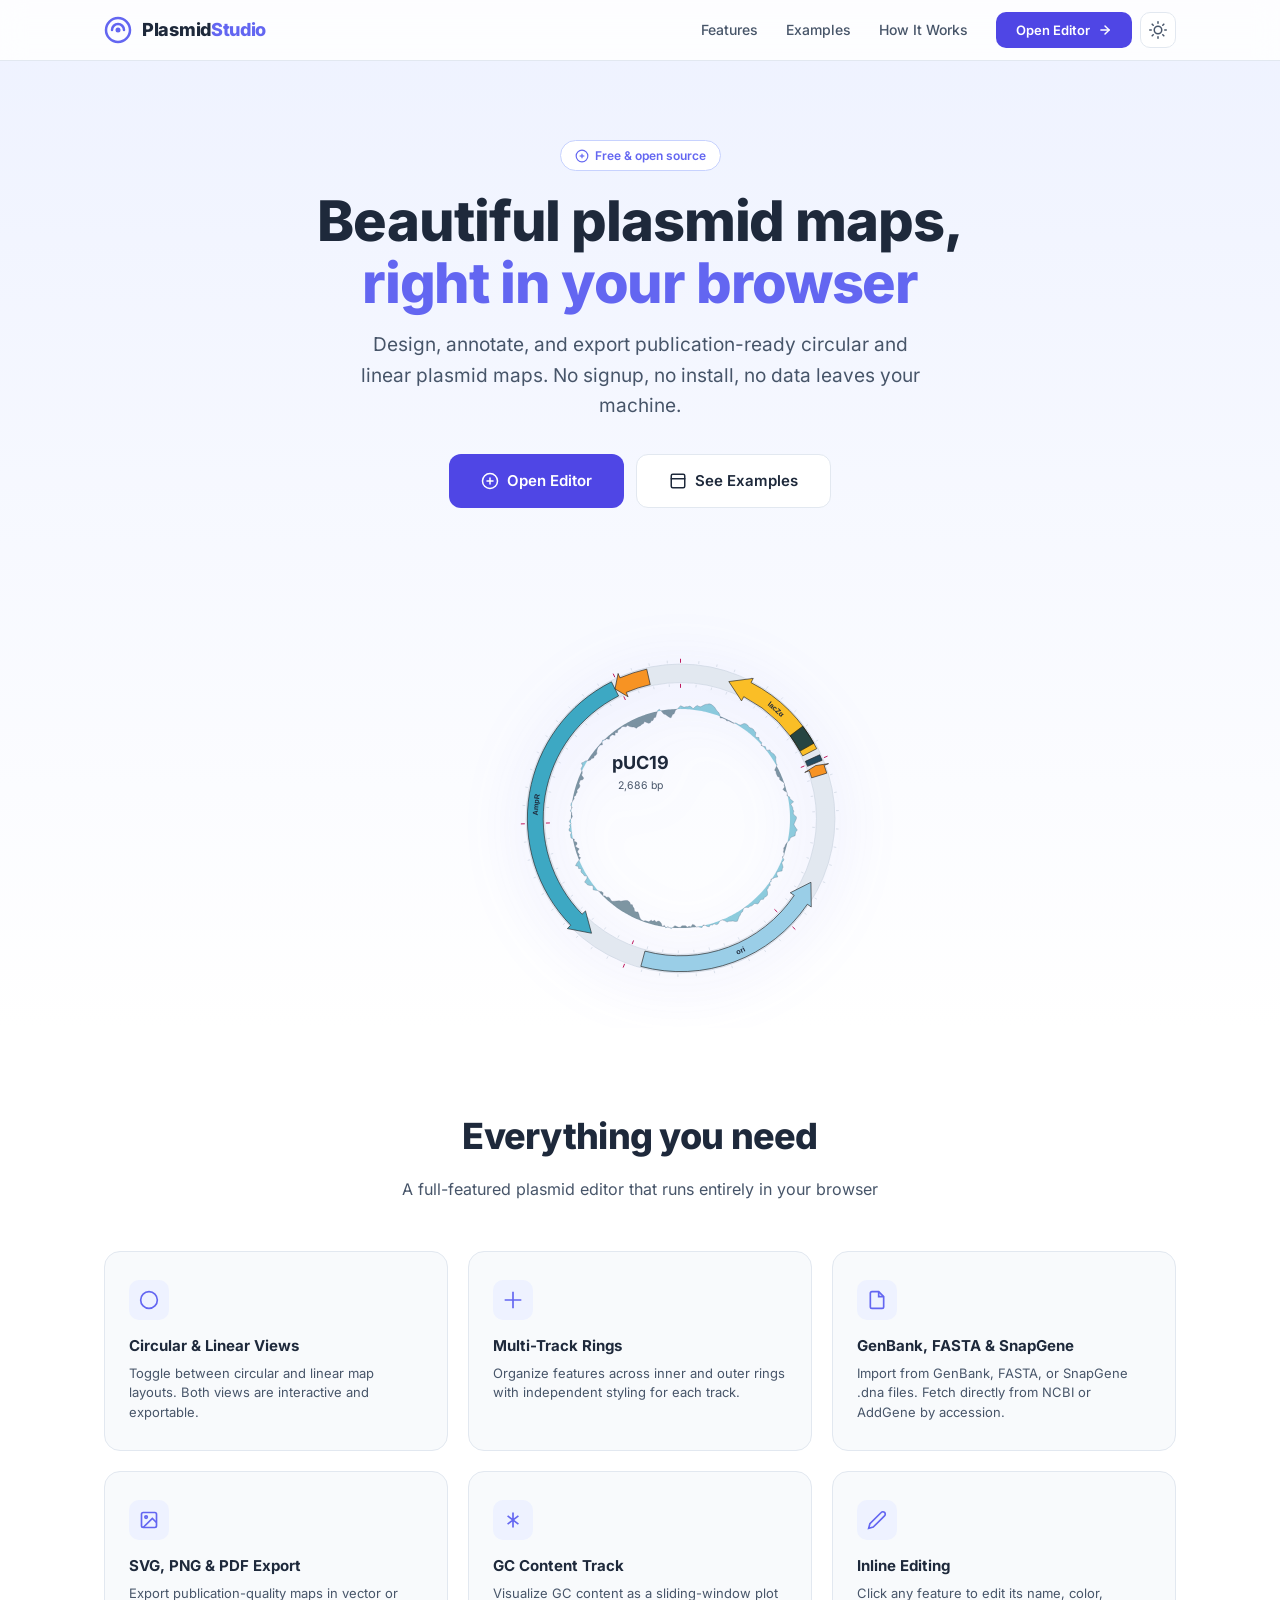
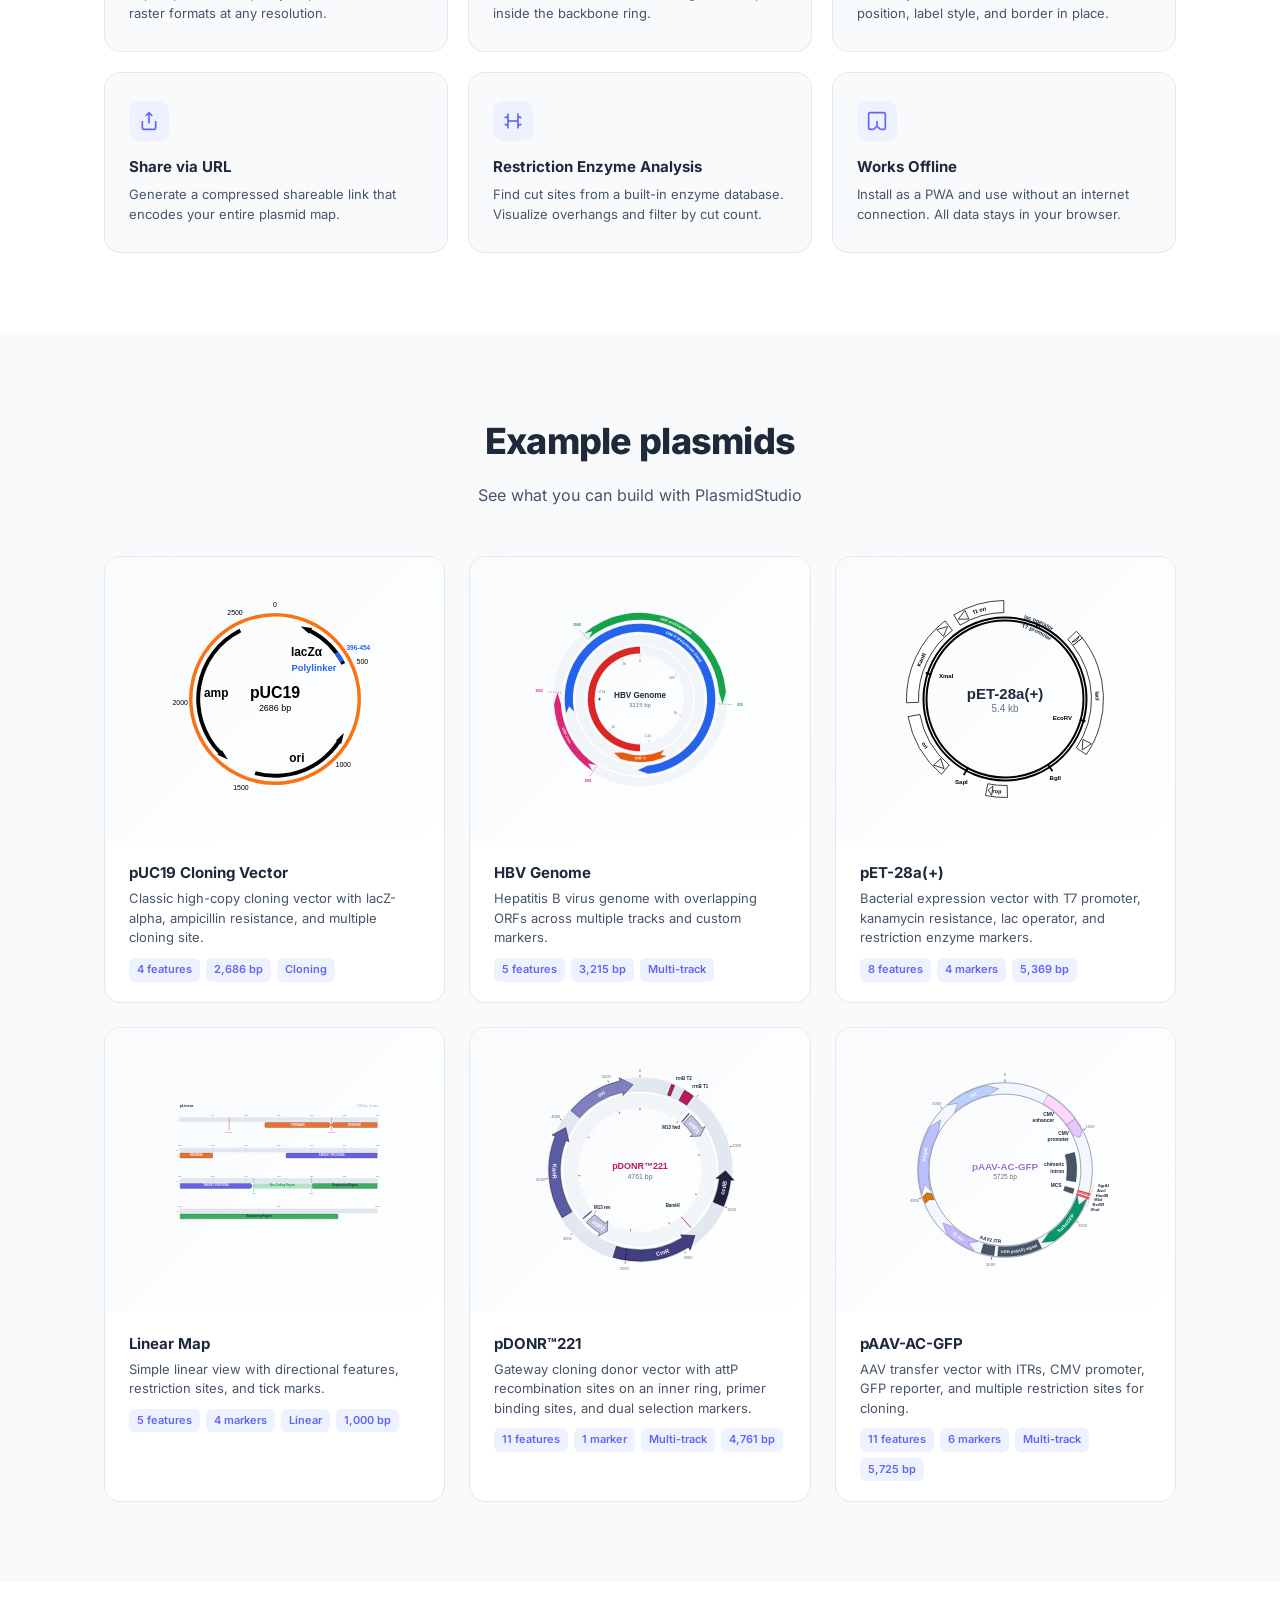
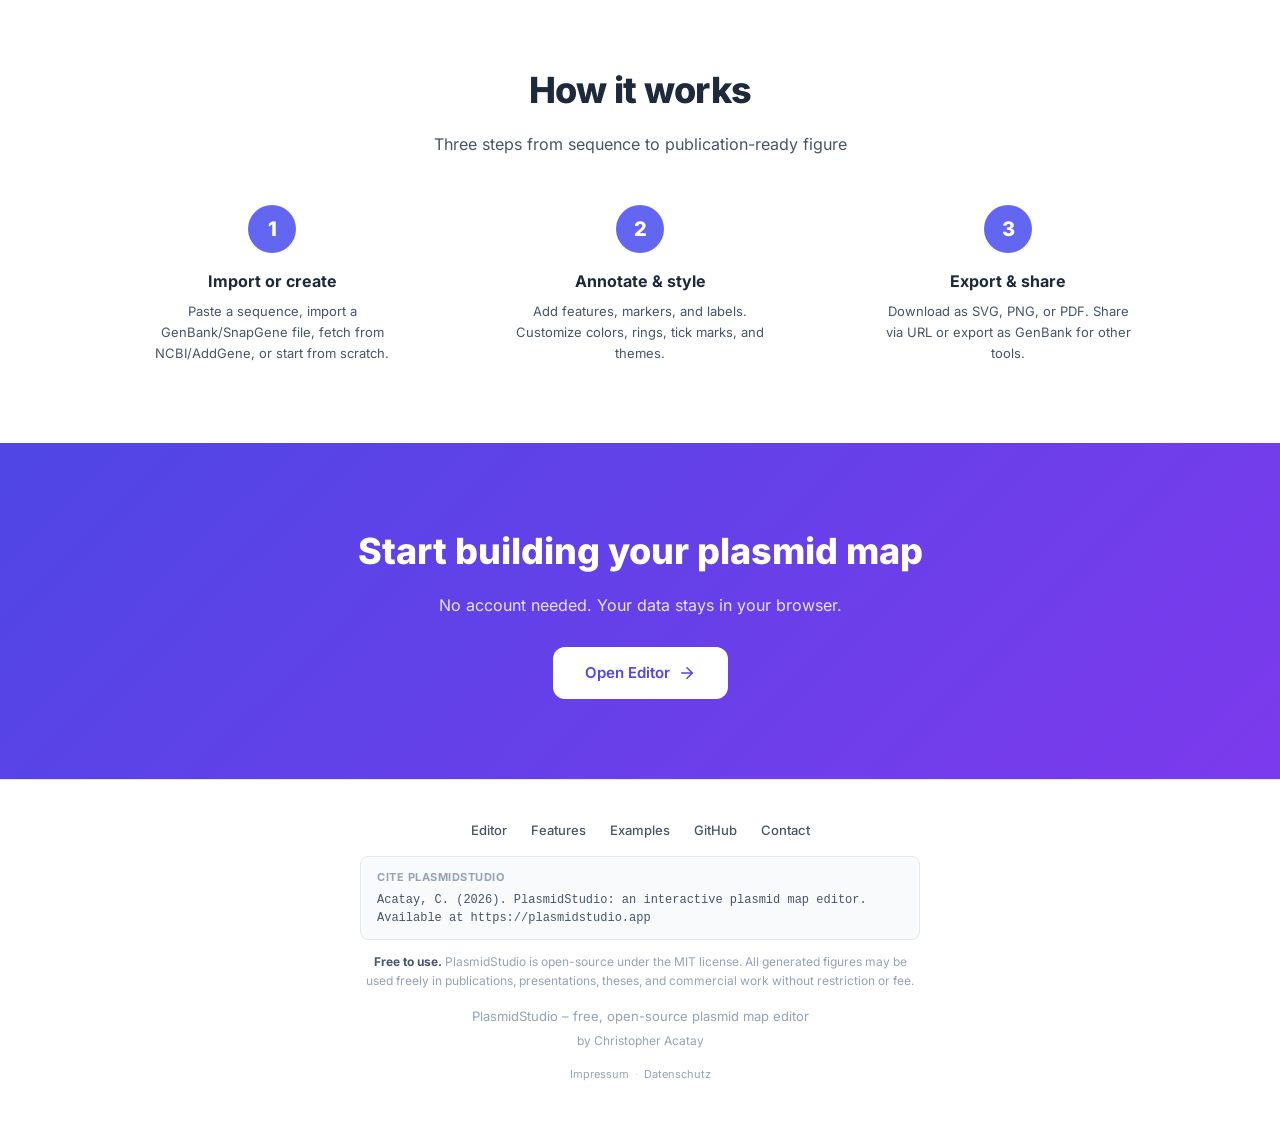
==== index.html @ 58678e56 "Add files via upload" ====
<!DOCTYPE html>
<html lang="en">
<head>
<meta charset="UTF-8">
<meta name="viewport" content="width=device-width, initial-scale=1.0">
<title>PlasmidStudio – Interactive Plasmid Map Editor</title>
<meta name="description" content="Design and export publication-ready plasmid maps in your browser. Circular and linear views. Free, open-source, no signup required.">
<meta name="keywords" content="plasmid map, plasmid editor, circular map, linear map, GenBank, molecular biology, cloning, vector map, DNA visualization, bioinformatics tool">
<meta name="author" content="Christopher Acatay">
<meta name="theme-color" content="#6366f1">
<script>if(location.protocol!=='file:')document.head.insertAdjacentHTML('beforeend','<link rel="manifest" href="manifest.json">');</script>
<link rel="canonical" href="https://plasmidstudio.app/">
<link rel="icon" href="data:image/svg+xml,<svg xmlns='http://www.w3.org/2000/svg' viewBox='0 0 28 28'><circle cx='14' cy='14' r='12' fill='none' stroke='%236366f1' stroke-width='2.5'/><path d='M8 14a6 6 0 0 1 12 0' fill='none' stroke='%236366f1' stroke-width='2.5' stroke-linecap='round'/><circle cx='14' cy='14' r='2.5' fill='%236366f1'/></svg>">
<link rel="icon" type="image/png" sizes="32x32" href="icons/favicon-32.png">
<link rel="apple-touch-icon" sizes="180x180" href="icons/apple-touch-icon.png">

<!-- Open Graph -->
<meta property="og:type" content="website">
<meta property="og:url" content="https://plasmidstudio.app/">
<meta property="og:title" content="PlasmidStudio – Interactive Plasmid Map Editor">
<meta property="og:description" content="Design and export publication-ready plasmid maps in your browser. Circular and linear views. Free, open-source, no signup required.">
<meta property="og:image" content="https://plasmidstudio.app/og-image.png">
<meta property="og:image:width" content="1200">
<meta property="og:image:height" content="630">
<meta property="og:site_name" content="PlasmidStudio">

<!-- Twitter Card -->
<meta name="twitter:card" content="summary_large_image">
<meta name="twitter:title" content="PlasmidStudio – Interactive Plasmid Map Editor">
<meta name="twitter:description" content="Design and export publication-ready plasmid maps in your browser. Circular and linear views. Free, open-source, no signup required.">
<meta name="twitter:image" content="https://plasmidstudio.app/og-image.png">

<style>
@font-face {
  font-family: 'Inter';
  font-style: normal;
  font-weight: 100 900;
  font-display: swap;
  src: url(fonts/inter-latin-ext.woff2) format('woff2');
  unicode-range: U+0100-02BA, U+02BD-02C5, U+02C7-02CC, U+02CE-02D7, U+02DD-02FF, U+0304, U+0308, U+0329, U+1D00-1DBF, U+1E00-1E9F, U+1EF2-1EFF, U+2020, U+20A0-20AB, U+20AD-20C0, U+2113, U+2C60-2C7F, U+A720-A7FF;
}
@font-face {
  font-family: 'Inter';
  font-style: normal;
  font-weight: 100 900;
  font-display: swap;
  src: url(fonts/inter-latin.woff2) format('woff2');
  unicode-range: U+0000-00FF, U+0131, U+0152-0153, U+02BB-02BC, U+02C6, U+02DA, U+02DC, U+0304, U+0308, U+0329, U+2000-206F, U+20AC, U+2122, U+2191, U+2193, U+2212, U+2215, U+FEFF, U+FFFD;
}
</style>
<link rel="stylesheet" href="landing.css">
<script>
// Prevent flash of wrong theme on load
(function(){var s=localStorage.getItem('plasmidstudio-landing-dark');var d=s!==null?s==='1':window.matchMedia('(prefers-color-scheme:dark)').matches;if(d)document.documentElement.classList.add('dark')})();
</script>

<!-- Structured Data -->
<script type="application/ld+json">
{
  "@context": "https://schema.org",
  "@graph": [
    {
      "@type": "WebSite",
      "name": "PlasmidStudio",
      "url": "https://plasmidstudio.app/",
      "description": "Design and export publication-ready plasmid maps in your browser. Circular and linear views."
    },
    {
      "@type": "SoftwareApplication",
      "name": "PlasmidStudio",
      "url": "https://plasmidstudio.app/app.html",
      "applicationCategory": "ScienceApplication",
      "operatingSystem": "Any (Web Browser)",
      "offers": {
        "@type": "Offer",
        "price": "0",
        "priceCurrency": "USD"
      },
      "description": "Interactive plasmid map editor for molecular biology. Supports circular and linear views, GenBank/SnapGene/FASTA import, NCBI/AddGene fetch, and SVG/PNG/PDF export.",
      "author": {
        "@type": "Person",
        "name": "Christopher Acatay"
      },
      "screenshot": "https://plasmidstudio.app/og-image.png",
      "featureList": [
        "Circular and linear plasmid map views",
        "GenBank, FASTA, and SnapGene .dna import",
        "Fetch from NCBI or AddGene by accession",
        "SVG, PNG, and PDF export",
        "GC content visualization",
        "Multi-track annotation rings",
        "URL-based sharing",
        "Works offline as a PWA",
        "Inline sequence editing"
      ]
    }
  ]
}
</script>
</head>
<body>
<noscript><div style="padding:48px 24px;text-align:center;font-family:Inter,-apple-system,sans-serif;color:#1e293b"><h1 style="font-size:24px;margin-bottom:12px">JavaScript Required</h1><p style="color:#64748b;font-size:15px">This page needs JavaScript for interactive elements. The editor at <a href="app.html">app.html</a> requires it to function.</p></div></noscript>

<!-- Nav -->
<header>
<nav class="nav" aria-label="Main navigation">
  <div class="container nav-inner">
    <a href="#" class="nav-logo">
      <svg width="28" height="28" viewBox="0 0 28 28" fill="none" aria-hidden="true">
        <circle cx="14" cy="14" r="12" stroke="#6366f1" stroke-width="2.5"/>
        <path d="M8 14a6 6 0 0 1 12 0" stroke="#6366f1" stroke-width="2.5" stroke-linecap="round"/>
        <circle cx="14" cy="14" r="2.5" fill="#6366f1"/>
      </svg>
      <span>Plasmid<span style="color:var(--accent)">Studio</span></span>
    </a>
    <button class="nav-hamburger" id="nav-hamburger" aria-label="Open menu" aria-expanded="false">
      <span></span><span></span><span></span>
    </button>
    <div class="nav-links" id="nav-links">
      <a href="#features">Features</a>
      <a href="#examples">Examples</a>
      <a href="#how-it-works">How It Works</a>
      <a href="app.html" class="nav-cta">Open Editor <svg width="14" height="14" aria-hidden="true" viewBox="0 0 24 24" fill="none" stroke="currentColor" stroke-width="2.5" stroke-linecap="round" style="vertical-align:middle;margin-left:2px"><path d="M5 12h14"/><path d="M12 5l7 7-7 7"/></svg></a>
    </div>
    <button class="dark-toggle" id="dark-toggle" aria-label="Toggle dark mode">
      <svg class="icon-sun" width="18" height="18" viewBox="0 0 24 24" fill="none" stroke="currentColor" stroke-width="2" stroke-linecap="round" aria-hidden="true"><circle cx="12" cy="12" r="5"/><path d="M12 1v2M12 21v2M4.22 4.22l1.42 1.42M18.36 18.36l1.42 1.42M1 12h2M21 12h2M4.22 19.78l1.42-1.42M18.36 5.64l1.42-1.42"/></svg>
      <svg class="icon-moon" width="18" height="18" viewBox="0 0 24 24" fill="none" stroke="currentColor" stroke-width="2" stroke-linecap="round" aria-hidden="true"><path d="M21 12.79A9 9 0 1 1 11.21 3 7 7 0 0 0 21 12.79z"/></svg>
    </button>
  </div>
</nav>
</header>

<main>
<!-- Hero -->
<section class="hero">
  <div class="container">
    <div class="hero-badge">
      <svg width="14" height="14" aria-hidden="true" viewBox="0 0 24 24" fill="none" stroke="currentColor" stroke-width="2"><circle cx="12" cy="12" r="10"/><path d="M8 12h8"/><path d="M12 8v8"/></svg>
      Free &amp; open source
    </div>
    <h1>Beautiful plasmid maps,<br><span>right in your browser</span></h1>
    <p>Design, annotate, and export publication-ready circular and linear plasmid maps. No signup, no install, no data leaves your machine.</p>
    <div class="hero-actions">
      <a href="app.html" class="btn-primary">
        <svg width="18" height="18" aria-hidden="true" viewBox="0 0 24 24" fill="none" stroke="currentColor" stroke-width="2" stroke-linecap="round"><circle cx="12" cy="12" r="10"/><path d="M8 12h8"/><path d="M12 8v8"/></svg>
        Open Editor
      </a>
      <a href="#examples" class="btn-secondary">
        <svg width="18" height="18" aria-hidden="true" viewBox="0 0 24 24" fill="none" stroke="currentColor" stroke-width="2" stroke-linecap="round"><rect x="3" y="3" width="18" height="18" rx="2"/><path d="M3 9h18"/></svg>
        See Examples
      </a>
    </div>

    <!-- Hero animated plasmid -->
    <div class="hero-visual">
      <div class="hero-svg-wrap">
        <button class="hero-spin-toggle" id="hero-spin-toggle" aria-label="Pause rotation" title="Pause rotation">
          <svg class="icon-pause" width="14" height="14" viewBox="0 0 24 24" fill="currentColor" aria-hidden="true"><rect x="6" y="4" width="4" height="16" rx="1"/><rect x="14" y="4" width="4" height="16" rx="1"/></svg>
          <svg class="icon-play" width="14" height="14" viewBox="0 0 24 24" fill="currentColor" aria-hidden="true"><path d="M8 5v14l11-7z"/></svg>
        </button>
        <svg viewBox="170 170 560 560" aria-hidden="true" xmlns="http://www.w3.org/2000/svg">
          <g class="hero-ring" transform="translate(450,450) scale(0.88) translate(-450,-450)">
<circle cx="450" cy="450" r="220" fill="none" stroke="#e2e8f0" stroke-width="28" opacity="1" pointer-events="none"/><circle cx="450" cy="450" r="206" fill="none" stroke="#cbd5e1" stroke-width="1" opacity="1" pointer-events="none"/><circle cx="450" cy="450" r="234" fill="none" stroke="#cbd5e1" stroke-width="1" opacity="1" pointer-events="none"/><line x1="450" y1="214" x2="450" y2="208" stroke="#be185d" stroke-width="1.5"/><line x1="450" y1="246" x2="450" y2="252" stroke="#be185d" stroke-width="1.5"/><line x1="667.261907845236" y1="357.84109701473125" x2="672.7855156718098" y2="355.4980740574787" stroke="#be185d" stroke-width="1.5"/><line x1="637.8026661035091" y1="370.33721945341176" x2="632.2790582769353" y2="372.68024241066433" stroke="#be185d" stroke-width="1.5"/><line x1="619.6832126059619" y1="614.0231915301001" x2="623.9971925874694" y2="618.1932726706959" stroke="#be185d" stroke-width="1.5"/><line x1="596.6753193712552" y1="591.7827587802561" x2="592.3613393897477" y2="587.6126776396603" stroke="#be185d" stroke-width="1.5"/><line x1="365.26197968681134" y1="670.2622707442235" x2="363.10762323817096" y2="675.8621589834835" stroke="#be185d" stroke-width="1.5"/><line x1="376.7518807462268" y1="640.3962001348373" x2="378.9062371948671" y2="634.7963118955773" stroke="#be185d" stroke-width="1.5"/><line x1="214.13574507872542" y1="458.00332746000066" x2="208.1391962247947" y2="458.20680188694985" stroke="#be185d" stroke-width="1.5"/><line x1="246.11733896635587" y1="456.9181305162718" x2="252.11388782028658" y2="456.7146560893226" stroke="#be185d" stroke-width="1.5"/><line x1="350.52623228791344" y1="235.9883892468405" x2="347.99723819353835" y2="230.54741609209918" stroke="#be185d" stroke-width="1.5"/><line x1="364.0142007912472" y1="265.0069127387943" x2="366.5431948856223" y2="270.44788589353567" stroke="#be185d" stroke-width="1.5"/><line x1="477.54008144480287" y1="215.61240665510124" x2="478.0068624862402" y2="211.6397355814589" stroke="#cbd5e1" stroke-width="1"/><line x1="473.8058331133042" y1="247.39377524424006" x2="473.33905207186683" y2="251.3664463178824" stroke="#cbd5e1" stroke-width="1"/><line x1="504.7038424607614" y1="220.4275939490371" x2="505.63102623128276" y2="216.53653621935973" stroke="#cbd5e1" stroke-width="1"/><line x1="497.28637229659034" y1="251.55605578645577" x2="496.359188526069" y2="255.44711351613313" stroke="#cbd5e1" stroke-width="1"/><line x1="531.1201048356745" y1="228.37976493233032" x2="532.4950218667877" y2="224.62348976169184" stroke="#cbd5e1" stroke-width="1"/><line x1="520.1207685867696" y1="258.4299662974381" x2="518.7458515556564" y2="262.18624146807656" stroke="#cbd5e1" stroke-width="1"/><line x1="556.4279045249984" y1="239.3602574573881" x2="558.2317673135577" y2="235.7900923295472" stroke="#cbd5e1" stroke-width="1"/><line x1="541.997002216524" y1="267.92157848011516" x2="540.1931394279648" y2="271.491743607956" stroke="#cbd5e1" stroke-width="1"/><line x1="580.2814240317409" y1="253.21902898841637" x2="582.4895837610925" y2="249.8837582933048" stroke="#cbd5e1" stroke-width="1"/><line x1="562.6161461969286" y1="279.901194549309" x2="560.4079864675771" y2="283.23646524442063" stroke="#cbd5e1" stroke-width="1"/><line x1="602.354717816917" y1="269.7667068521257" x2="604.937001169746" y2="266.7119052733482" stroke="#cbd5e1" stroke-width="1"/><line x1="581.6964509942842" y1="294.20511948234594" x2="579.1141676414551" y2="297.25992106112346" stroke="#cbd5e1" stroke-width="1"/><line x1="622.3461661703636" y1="288.7771759136524" x2="625.2672876308783" y2="286.04458567490076" stroke="#cbd5e1" stroke-width="1"/><line x1="598.9771944862466" y1="310.63789782366564" x2="596.0560730257318" y2="313.3704880624173" stroke="#cbd5e1" stroke-width="1"/><line x1="639.9825966821638" y1="309.9906683184929" x2="643.2026406937259" y2="307.6176287984674" stroke="#cbd5e1" stroke-width="1"/><line x1="614.2222445896671" y1="328.97498447869725" x2="611.002200578105" y2="331.34802399872285" stroke="#cbd5e1" stroke-width="1"/><line x1="655.0230169969833" y1="333.11731308078726" x2="658.4979833867627" y2="331.1362505906311" stroke="#cbd5e1" stroke-width="1"/><line x1="627.2232858787482" y1="348.96581300203644" x2="623.748319488969" y2="350.9468754921926" stroke="#cbd5e1" stroke-width="1"/><line x1="676.5320313535764" y1="383.82418288511815" x2="680.3715573087218" y2="382.70255886622186" stroke="#cbd5e1" stroke-width="1"/><line x1="645.8158237124135" y1="392.7971750362886" x2="641.9762977572682" y2="393.9187990551849" stroke="#cbd5e1" stroke-width="1"/><line x1="682.7067162606616" y1="410.71152577180004" x2="686.6508978921983" y2="410.0456194289492" stroke="#cbd5e1" stroke-width="1"/><line x1="651.1532632083685" y1="416.0387765146068" x2="647.2090815768319" y2="416.70468285745767" stroke="#cbd5e1" stroke-width="1"/><line x1="685.7015888119379" y1="438.1357245679253" x2="689.6965309951911" y2="437.93463515382234" stroke="#cbd5e1" stroke-width="1"/><line x1="653.7420513459125" y1="439.744439880749" x2="649.7471091626593" y2="439.94552929485195" stroke="#cbd5e1" stroke-width="1"/><line x1="685.4757256817032" y1="465.72204231883563" x2="689.4668396763084" y2="465.98851761237523" stroke="#cbd5e1" stroke-width="1"/><line x1="653.5468137248621" y1="463.59023997051895" x2="649.555699730257" y2="463.32376467697935" stroke="#cbd5e1" stroke-width="1"/><line x1="682.0322131683839" y1="493.09352680138426" x2="685.9649625441193" y2="493.8239255607298" stroke="#cbd5e1" stroke-width="1"/><line x1="650.5702181625014" y1="487.25033672662033" x2="646.637468786766" y2="486.5199379672748" stroke="#cbd5e1" stroke-width="1"/><line x1="675.4181050219242" y1="519.8761613737097" x2="679.2387508697535" y2="521.0605030919082" stroke="#cbd5e1" stroke-width="1"/><line x1="644.8529382392904" y1="510.40142762812195" x2="641.0322923914613" y2="509.21708590992347" stroke="#cbd5e1" stroke-width="1"/><line x1="665.7237794795521" y1="545.7039757118666" x2="669.3801147249683" y2="547.3260769951186" stroke="#cbd5e1" stroke-width="1"/><line x1="636.4730975162231" y1="532.7271654458508" x2="632.816762270807" y2="531.1050641625989" stroke="#cbd5e1" stroke-width="1"/><line x1="653.081704295685" y1="570.2240465978415" x2="656.5237670803576" y2="572.2617423028897" stroke="#cbd5e1" stroke-width="1"/><line x1="625.5452020183039" y1="553.9224809574562" x2="622.1031392336313" y2="551.884785252408" stroke="#cbd5e1" stroke-width="1"/><line x1="637.6646266411765" y1="593.101320425871" x2="640.8453830249252" y2="595.5267665347841" stroke="#cbd5e1" stroke-width="1"/><line x1="612.2185755711865" y1="573.6977515545665" x2="609.0378191874378" y2="571.2723054456534" stroke="#cbd5e1" stroke-width="1"/><line x1="599.3831685600287" y1="632.703773773193" x2="601.9150866712156" y2="635.800447904942" stroke="#cbd5e1" stroke-width="1"/><line x1="579.1278236705332" y1="607.9303807192007" x2="576.5959055593463" y2="604.8337065874516" stroke="#cbd5e1" stroke-width="1"/><line x1="577.0418837077707" y1="648.8878070269297" x2="579.1951359740042" y2="652.2587868070473" stroke="#cbd5e1" stroke-width="1"/><line x1="559.8158655779035" y1="621.9199687859901" x2="557.6626133116702" y2="618.5489890058727" stroke="#cbd5e1" stroke-width="1"/><line x1="552.9646397134195" y1="662.35414516483" x2="554.7098030983927" y2="665.953367964234" stroke="#cbd5e1" stroke-width="1"/><line x1="539.0033326336338" y1="633.5603627695989" x2="537.2581692486606" y2="629.961139970195" stroke="#cbd5e1" stroke-width="1"/><line x1="527.4804391909835" y1="672.9187779052548" x2="528.7936669738815" y2="676.6970622765303" stroke="#cbd5e1" stroke-width="1"/><line x1="516.9746169277993" y1="642.6925029350507" x2="515.6613891449012" y2="638.9142185637752" stroke="#cbd5e1" stroke-width="1"/><line x1="500.93751006014304" y1="680.4373452131247" x2="501.8008576882811" y2="684.3430629286014" stroke="#cbd5e1" stroke-width="1"/><line x1="494.0307290350389" y1="649.1916034893112" x2="493.1673814069009" y2="645.2858857738345" stroke="#cbd5e1" stroke-width="1"/><line x1="473.6985471986648" y1="684.807109902304" x2="474.1002174901676" y2="688.7868914260719" stroke="#cbd5e1" stroke-width="1"/><line x1="470.48518486664244" y1="652.968857712161" x2="470.0835145751397" y2="648.9890761883933" stroke="#cbd5e1" stroke-width="1"/><line x1="446.1357564115988" y1="685.968361484097" x2="446.0702607575581" y2="689.9678252380648" stroke="#cbd5e1" stroke-width="1"/><line x1="446.6597216439244" y1="653.9726514523551" x2="446.72521729796506" y2="649.9731876983874" stroke="#cbd5e1" stroke-width="1"/><line x1="418.6257684387604" y1="683.9052320790232" x2="418.09400180212924" y2="687.8697275379898" stroke="#cbd5e1" stroke-width="1"/><line x1="422.8799015318099" y1="652.1892684072913" x2="423.41166816844105" y2="648.2247729483247" stroke="#cbd5e1" stroke-width="1"/><line x1="391.54449249785466" y1="678.6459132428713" x2="390.553721184259" y2="682.5212677046148" stroke="#cbd5e1" stroke-width="1"/><line x1="399.47066300662016" y1="647.6430775489226" x2="400.46143432021586" y2="643.7677230871791" stroke="#cbd5e1" stroke-width="1"/><line x1="340.13736643418406" y1="658.8688625573071" x2="338.2752878991703" y2="662.4090127701429" stroke="#cbd5e1" stroke-width="1"/><line x1="355.03399471429475" y1="630.5476608546214" x2="356.89607324930853" y2="627.0075106417858" stroke="#cbd5e1" stroke-width="1"/><line x1="316.51396709264554" y1="644.6213734887735" x2="314.2514919586226" y2="647.9200408360409" stroke="#cbd5e1" stroke-width="1"/><line x1="334.6137681648292" y1="618.2320347106347" x2="336.87624329885216" y2="614.9333673633674" stroke="#cbd5e1" stroke-width="1"/><line x1="294.71458273265694" y1="627.7144878283905" x2="292.0826265077867" y2="630.7265977915836" stroke="#cbd5e1" stroke-width="1"/><line x1="315.7702325316187" y1="603.617608122846" x2="318.40218875648895" y2="600.6054981596529" stroke="#cbd5e1" stroke-width="1"/><line x1="275.03709023912603" y1="608.3792290927325" x2="272.0716171923316" y2="611.0636228061687" stroke="#cbd5e1" stroke-width="1"/><line x1="298.76087461348186" y1="586.9040793852434" x2="301.7263476602763" y2="584.2196856718073" stroke="#cbd5e1" stroke-width="1"/><line x1="257.7503719836827" y1="586.8798032128467" x2="254.49190371221974" y2="589.1997998774713" stroke="#cbd5e1" stroke-width="1"/><line x1="283.8181181553868" y1="568.3198298958505" x2="287.07658642684976" y2="565.999833231226" stroke="#cbd5e1" stroke-width="1"/><line x1="243.09064169141104" y1="563.5099883020342" x2="239.58370341499426" y2="565.4338864088484" stroke="#cbd5e1" stroke-width="1"/><line x1="271.14614790274516" y1="548.1188034475211" x2="274.65308617916185" y2="546.194905340707" stroke="#cbd5e1" stroke-width="1"/><line x1="231.2582167071011" y1="538.5891203356398" x2="227.55072885467908" y2="540.0906308498031" stroke="#cbd5e1" stroke-width="1"/><line x1="260.9181195264772" y1="526.5770362223327" x2="264.62560737889925" y2="525.0755257081693" stroke="#cbd5e1" stroke-width="1"/><line x1="222.41478076626734" y1="512.4577295963745" x2="218.55740416908543" y2="513.5163351827537" stroke="#cbd5e1" stroke-width="1"/><line x1="253.2737935437226" y1="503.9888849053407" x2="257.1311701409045" y2="502.9302793189614" stroke="#cbd5e1" stroke-width="1"/><line x1="216.6811746736975" y1="485.47288751080674" x2="212.72661831223476" y2="486.0741228923458" stroke="#cbd5e1" stroke-width="1"/><line x1="248.31762556539954" y1="480.66300445849396" x2="252.2721819268623" y2="480.0617690769549" stroke="#cbd5e1" stroke-width="1"/><line x1="214.8132739103259" y1="430.42440623580967" x2="210.82705821389075" y2="430.09261651099285" stroke="#cbd5e1" stroke-width="1"/><line x1="246.70299948180715" y1="433.07872403434396" x2="250.6892151782423" y2="433.4105137591607" stroke="#cbd5e1" stroke-width="1"/><line x1="218.70450310072695" y1="403.11297499181285" x2="214.78424044141724" y2="402.31827965269105" stroke="#cbd5e1" stroke-width="1"/><line x1="250.06660437520466" y1="409.4705377047874" x2="253.98686703451438" y2="410.2652330439092" stroke="#cbd5e1" stroke-width="1"/><line x1="225.75626109193587" y1="376.44222977460527" x2="221.95551975451107" y2="375.1954879063782" stroke="#cbd5e1" stroke-width="1"/><line x1="256.1621917913344" y1="386.4161647204215" x2="259.96293312875923" y2="387.6629065886485" stroke="#cbd5e1" stroke-width="1"/><line x1="235.8721893965359" y1="350.77661200015893" x2="232.24290447105346" y2="349.09485966117853" stroke="#cbd5e1" stroke-width="1"/><line x1="264.90646880039543" y1="364.23063071200176" x2="268.53575372587784" y2="365.91238305098216" stroke="#cbd5e1" stroke-width="1"/><line x1="248.91405928468916" y1="326.4668285575146" x2="245.5058230013788" y2="324.3730459906928" stroke="#cbd5e1" stroke-width="1"/><line x1="276.17994955117194" y1="343.2170890920889" x2="279.5881858344823" y2="345.3108716589106" stroke="#cbd5e1" stroke-width="1"/><line x1="264.7036606055262" y1="303.8450595874092" x2="261.56304468358593" y2="301.3678572075348" stroke="#cbd5e1" stroke-width="1"/><line x1="289.82858798104803" y1="323.6626786264046" x2="292.9692039029883" y2="326.139881006279" stroke="#cbd5e1" stroke-width="1"/><line x1="283.0252369331897" y1="283.22041941897515" x2="280.19515620324376" y2="280.3936468667544" stroke="#cbd5e1" stroke-width="1"/><line x1="305.6658827727572" y1="305.83459983674123" x2="308.49596350270315" y2="308.66137238896204" stroke="#cbd5e1" stroke-width="1"/><line x1="303.62843376257257" y1="264.87473268837016" x2="301.14755975854837" y2="261.73701629325785" stroke="#cbd5e1" stroke-width="1"/><line x1="323.4754257947661" y1="289.9764638492692" x2="325.9562997987903" y2="293.1141802443815" stroke="#cbd5e1" stroke-width="1"/><line x1="326.2317194692335" y1="249.058683356415" x2="324.13395200261033" y2="245.65289832855763" stroke="#cbd5e1" stroke-width="1"/><line x1="343.0138592022188" y1="276.304963579274" x2="345.11162666884195" y2="279.71074860713134" stroke="#cbd5e1" stroke-width="1"/><line x1="376.18000074275415" y1="225.84244891224338" x2="374.9288143146652" y2="222.04316838533225" stroke="#cbd5e1" stroke-width="1"/><line x1="386.1894921674654" y1="256.2366931275324" x2="387.44067859555435" y2="260.0359736544435" stroke="#cbd5e1" stroke-width="1"/><line x1="402.84247985930665" y1="218.7595011807402" x2="402.043199856922" y2="214.84017069227815" stroke="#cbd5e1" stroke-width="1"/><line x1="409.2367198783837" y1="250.11414508843643" x2="410.0359998807683" y2="254.03347557689847" stroke="#cbd5e1" stroke-width="1"/><line x1="430.1493411734259" y1="214.8363307308058" x2="429.8128893289077" y2="210.8505058279381" stroke="#cbd5e1" stroke-width="1"/><line x1="432.8409559295716" y1="246.72292995374738" x2="433.1774077740898" y2="250.7087548566151" stroke="#cbd5e1" stroke-width="1"/><circle cx="450" cy="450" r="166" fill="none" stroke="#cbd5e1" stroke-width="0.5" opacity="0.4" pointer-events="none"/><polygon points="450,279.14744079449963 452.7782615997639,280.3466584150573 455.51725659329816,281.5907331658598 458.3318053355017,280.52859808125356 461.10559843857914,280.6877419329155 463.9726277431148,279.71975258116004 466.64350872569435,281.14216433416027 469.1370312088565,283.7748222861377 472.3172440910685,280.61128253850944 475.4333118014588,278.6719753998818 478.0434292770166,280.272120244908 480.8187793559717,280.7540549059389 484.04523965293777,278.9737053654384 487.3381425841734,277.2542553929113 490.42900482635093,276.74309342655545 493.54654604651705,276.2871405585881 496.3850674669819,277.0234561451273 498.88787225295897,278.93733296470924 501.3405253148389,280.88648891383644 503.3824021732429,283.98978664651986 505.3366114772244,287.1140075942909 507.59964971928497,289.1495186849455 509.3962658266031,292.3161235833402 509.86405970743255,295.17011155676386 509.86405970743255,295.17011155676386 508.5151482391932,294.6552948229479 505.96370284334307,293.71799859209 503.397252290693,292.8226051628159 500.8164847057058,291.9693546107124 498.22209205157037,291.1584757118911 495.61476994467023,290.3901858816482 492.99521746807255,289.66469111617005 490.3641369840883,288.98218593730144 487.7222339459525,288.34285334038947 485.07021670867607,287.74686474521826 482.40879633911953,287.19437995004756 479.73868642533955,286.68554708876707 477.0606028852595,286.22050259117816 474.3752637747157,285.7993711464142 471.6833890949297,285.42226566950836 468.98570059945973,285.0892872711185 466.2829216006818,284.8005252304171 463.5757767758529,284.55605697115345 460.8649919728086,284.35594804089465 458.1512940153463,284.20025209345044 455.43541050834733,284.08901087448805 452.71806964268904,284.0222542103385 450,284" fill="#219ebc" opacity="0.5" pointer-events="none"/><polygon points="509.86405970743255,295.17011155676386 510.23949213442086,297.68587907184894 513.1759281825667,297.6058693611701 515.6627470368996,298.66073673212986 518.1319601974501,299.7561816428155 520.079549797192,301.9552616708339 523.0149261236857,302.0676184263692 525.4273696538191,303.28299054983535 527.8195893701026,304.53770088039244 530.1909438633704,305.8314130013221 531.7290819933878,305.5134706745363 531.7290819933878,305.5134706745363 530.6915198977856,304.93146924096436 528.3053626952436,303.62968137915954 525.8982100226768,302.36713876865474 523.4707072931202,301.1441799261828 521.0235053759272,299.961132755157 518.5572604222571,298.8183144577531 516.0726336891449,297.7160314498598 513.5702913622047,296.65457927892203 511.05090437700835,295.63424254469714 509.86405970743255,295.17011155676386" fill="#023047" opacity="0.5" pointer-events="none"/><polygon points="531.7290819933878,305.5134706745363 533.7180622635759,305.1265320345858 536.0789845282814,306.5167463009228 538.4168270360301,307.94543173000534 541.3689040372841,308.42371437647296 546.2909769229474,306.02710975397713 549.3054332601874,306.6559986450068 551.6392225044348,308.30123413329295 553.2444883020155,310.9290792515419 555.5077824183302,312.6382396307646 558.4746130773749,313.4630814864797 560.6957145018453,315.25753976426057 562.1255410986349,317.98481755530065 564.2721145588823,319.838449621977 563.2258603930699,325.21207664930876 565.2539478275323,327.08275635169247 568.8884365528077,327.29655000327807 569.2168804968021,330.92247617396407 571.1506631781493,332.8904867765921 573.0519625782796,334.88989713512274 572.5334807644108,338.0109554833251 572.5334807644108,338.0109554833251 571.2265406113574,336.59750509180634 569.3534461550411,334.62775511018384 567.4483502927565,332.6889390828385 565.5117638245522,330.7815768509712 563.5442059938332,328.90617982229656 561.5462043481394,327.06325083392227 559.5182945976984,325.25328401752716 557.4610204717887,323.4767646668732 555.3749335729542,321.73416910768685 553.260593229106,320.02596456994524 551.118566343554,318.3526090626014 548.9494272430077,316.71455125078086 546.753757523585,315.11223033548475 544.5321458948735,313.54607593582966 542.2851880220836,312.01650797385696 540.0134863663376,310.52393656194204 537.7176500231349,309.06876189283355 535.3982945590403,307.6513741323529 533.0560418466367,306.2721533147813 531.7290819933878,305.5134706745363" fill="#219ebc" opacity="0.5" pointer-events="none"/><polygon points="572.5334807644108,338.0109554833251 572.3036750502442,339.2887538499461 574.6511799389726,340.3729807947791 574.6511799389726,340.3729807947791 573.0671314419706,338.59766089239986 572.5334807644108,338.0109554833251" fill="#023047" opacity="0.5" pointer-events="none"/><polygon points="574.6511799389726,340.3729807947791 574.9850638869832,340.53104534017206 578.5559076353812,341.07112463642954 579.4123503268163,343.9364376782336 580.209673009221,346.800391066727 585.6173795489663,346.0840563179035 586.3552726499679,349.0187410010803 588.9472252762257,350.58035619100815 591.5243418521497,352.1999603523094 593.1067382759363,354.53037890618464 594.6507644894283,356.8863950628161 594.1569457270966,360.50838001751833 594.593391448248,363.48484279952646 594.9712869614798,366.45144150719216 596.3198687627848,368.8363894671062 595.6543721892442,370.3708353543935 595.6543721892442,370.3708353543935 595.1628097255146,369.47820995162846 593.8248921543917,367.1121215328948 592.4484118193902,364.76825726213605 591.0337377865692,362.4472455833099 589.5812493625973,360.1497088130682 588.0913359930515,357.8762629738993 586.5643971579984,355.6275176289588 585.0008422648837,353.4040757186309 583.4010905387613,351.2065333988669 581.7655709098891,349.0354798813416 580.0947218987229,346.8914972754723 578.3889914983391,344.77516043234175 576.6488370543173,342.68703679056756 574.8747251421155,340.62768622415854 574.6511799389726,340.3729807947791" fill="#219ebc" opacity="0.5" pointer-events="none"/><polygon points="595.6543721892442,370.3708353543935 594.5152187161079,372.9043489802191 592.6174184946071,376.89100287442955 594.8509545142977,378.7165439602935 594.9347854228821,381.5999890848274 596.0353311097975,383.98230853457227 597.0967213632747,386.38232884687045 600.2932948282495,387.9008821775863 600.195429839421,390.8014950862821 602.2460445870971,392.85529935123645 605.3774378382253,394.56516649504573 607.1307782118461,396.4657255719325 607.1307782118461,396.4657255719325 606.3473506229304,394.21912556090166 605.4130392477365,391.66658563240526 604.4370580597141,389.12968623490997 603.419668741883,386.6091075695341 602.3611440797356,384.1055254614315 601.2617678880971,381.6196111785884 600.1218349350278,379.1520312518399 598.9416508627892,376.70344729615863 597.7215321058945,374.27451583326 596.4618058062647,371.86588811557385 595.6543721892442,370.3708353543935" fill="#023047" opacity="0.5" pointer-events="none"/><polygon points="607.1307782118461,396.4657255719325 607.3786780026595,396.73960252416487 607.3480497975103,397.10773946104945 607.3480497975103,397.10773946104945 607.2397416749119,396.78662162569486 607.1307782118461,396.4657255719325" fill="#219ebc" opacity="0.5" pointer-events="none"/><polygon points="607.3480497975103,397.10773946104945 607.109249855958,399.6824825275358 607.9120822321324,402.26172143860003 605.277896003926,405.81962945762183 607.1171643499589,408.06467394569165 611.0375374169247,409.714623711667 611.0375374169247,409.714623711667 610.3854871621583,407.19234288404505 609.663056766688,404.5719436480342 608.8978170308734,401.96372471950934 608.0899731331006,399.3683854219961 607.3480497975103,397.10773946104945" fill="#023047" opacity="0.5" pointer-events="none"/><polygon points="611.0375374169247,409.714623711667 611.2072307503151,409.7887206997418 611.844035075246,412.4337047380064 611.7774440614785,412.79706203893045 611.7774440614785,412.79706203893045 611.7011566613046,412.46686884369734 611.0649145170677,409.82421983819506 611.0375374169247,409.714623711667" fill="#219ebc" opacity="0.5" pointer-events="none"/><polygon points="611.7774440614785,412.79706203893045 611.2872394565813,415.3359646987114 612.4588386065323,415.89537042252624 612.4588386065323,415.89537042252624 612.2940430037064,415.11958134552987 611.7774440614785,412.79706203893045" fill="#023047" opacity="0.5" pointer-events="none"/><polygon points="612.4588386065323,415.89537042252624 615.2955009331446,417.2965040524757 615.8088253831386,420.0074225683617 618.5996067165705,422.3455319688345 621.3576546515662,424.7670938082132 617.0815648561975,428.1855102939993 618.5852614174464,430.79102602257944 620.0481180025015,433.4399712899905 620.2964735731824,436.2265445291539 621.6732059228673,438.9411818018918 620.6561491549145,441.810021814156 621.9432567328585,444.56828241968367 625.5381480195826,447.33073188236034 625.5583214760302,450.2053361818785 624.3551341724416,453.05924617573305 623.1058741350005,455.87381498911105 621.8115069667784,458.6483042024808 622.8207241292675,461.5387466392392 624.9534538454884,464.5621217534848 627.0328831066204,467.6583806054261 624.382828125463,470.28289075536276 624.0273398015795,473.1355009458262 623.62519074246,475.9819079759965 618.5344551849964,478.04878611572013 615.7382121047275,480.3803608315849 615.2185475894048,483.09007114493005 612.3553353404724,485.29112233454003 612.1396838375211,485.59105119364546 612.1396838375211,485.59105119364546 612.2120055427596,485.25996678665086 612.7676028032068,482.59919443326004 613.2795583230627,479.9296814855345 613.7477348352693,477.2521437013374 614.1720068109279,474.56729899017506 614.5522604929567,471.87586722070944 614.8883939265918,469.17857002774423 615.180316986723,466.4761306187382 615.4279514020589,463.7692735798966 615.6312307761133,461.05872468189284 615.7901006050072,458.3452106852729 615.9045182920829,455.6294591455938 615.9744531593252,452.9121982183494 615.9998864555864,450.1941564637351 615.9808113616145,447.4760626513042 615.9172329918812,444.7586455645677 615.8091683932106,442.04263380559104 615.6566465402091,439.32875559963884 615.4597083274957,436.61773859992115 615.2184065587383,433.9103096924926 614.9328059324945,431.20719480135784 614.6029830248659,428.5091186938344 614.2290262689653,425.81680478622604 613.8110359312059,423.1309749498579 613.3491240844178,420.4523493175266 612.8434145777985,417.78164609041585 612.4588386065323,415.89537042252624" fill="#219ebc" opacity="0.5" pointer-events="none"/><polygon points="612.1396838375211,485.59105119364546 610.6103373896724,487.67609956549626 608.8310749216166,490.0134663078842 608.1546047516177,492.60878832574275 606.3049263388743,494.8680833873279 606.6746424896482,497.7644663685182 605.871547209623,500.323440037488 607.1694443587901,503.4206491906376 607.1694443587901,503.4206491906376 607.9711014587643,501.00128531620345 608.7850142493476,498.40784285458795 609.5563531229946,495.8014211361421 610.2849112660001,493.1827190025183 610.9704933351575,490.55243858803107 611.6129155101344,487.9112851313983 612.1396838375211,485.59105119364546" fill="#023047" opacity="0.5" pointer-events="none"/><polygon points="607.1694443587901,503.4206491906376 607.2536589389842,503.6283971366882 606.354470539913,506.1960654435185 606.1014891548921,506.4652555437865 606.1014891548921,506.4652555437865 606.216438398333,506.14645468896344 607.1148329799971,503.5810531593736 607.1694443587901,503.4206491906376" fill="#219ebc" opacity="0.5" pointer-events="none"/><polygon points="606.1014891548921,506.4652555437865 604.312891031266,508.3326719469132 604.9939511389086,509.4379938284393 604.9939511389086,509.4379938284393 605.276158594037,508.69680206177725 606.1014891548921,506.4652555437865" fill="#023047" opacity="0.5" pointer-events="none"/><polygon points="604.9939511389086,509.4379938284393 606.6175991613306,512.1534303869842 605.5789078762807,514.7095410272141 603.4197880267126,516.7787714122716 604.4475537482667,520.2561612218477 605.4020036301348,523.7848518295833 604.1730234209534,526.3194990878226 603.9483755312501,529.3728104193 599.5179878934873,530.2143774191196 596.1296078420348,531.5056647198644 595.7933856123082,534.4772749775332 597.4150386757834,538.6723940355241 592.9491334142518,539.2057539178015 590.4815780796987,540.8953348073012 588.5344370135472,541.4560537161948 588.5344370135472,541.4560537161948 589.3706867095689,540.1765584068454 590.8285456331278,537.8824256313973 592.2486451822747,535.5647295549243 593.6306045956353,533.2240916050891 594.9740533380838,530.8611393607983 596.2786312000911,528.4765063839346 597.5439883943062,526.0708320494842 598.7697856493417,523.6447613741054 599.9556943007403,521.1989448431851 601.1013963790977,518.7340382364284 602.2065846953169,516.2507024520291 603.2709629229734,513.7496033294681 604.2942456777663,511.2314114709853 604.9939511389086,509.4379938284393" fill="#219ebc" opacity="0.5" pointer-events="none"/><polygon points="588.5344370135472,541.4560537161948 587.0201383074452,541.8730137369083 587.2094003741217,543.4322238254765 587.2094003741217,543.4322238254765 587.87545929713,542.4465127714695 588.5344370135472,541.4560537161948" fill="#023047" opacity="0.5" pointer-events="none"/><polygon points="587.2094003741217,543.4322238254765 587.4300247900258,545.4464454849249 584.8935986894403,546.9970889344672 586.1186808970953,551.299949453535 583.5095871170372,552.797429071778 582.7287841948325,555.7026248236796 580.9802247371986,557.8617438031063 581.8839481787924,562.2798716393216 581.7941927654907,565.9786926798256 579.877499154292,568.1211311148671 577.0687114247331,569.4261879836736 575.9401657380531,572.3104290577892 572.2597225006905,572.689468238407 570.2344254363717,574.6748904252757 568.9795883363213,577.4869772124721 566.8761770147295,579.4180476049437 562.4191141839813,578.6566739549799 560.297429856153,580.480166899786 558.1461722487608,582.2686751086983 555.2362493387695,583.098861278233 553.0427919656078,584.8041470889767 549.4235863801053,584.5807792398736 546.5231710417006,585.2331160670467 544.9636372110064,587.7640855852867 543.9986723514421,591.2594232064546 541.6731011695911,592.779611886305 540.5616142320094,596.2620289735744 538.7574624246585,598.7355311501065 537.4826768685549,602.2088947806295 536.1176297464315,605.6798444035223 533.0044609140498,606.0304093433763 529.3675954322284,605.2734896714825 526.2962902845687,605.4960496327215 523.2391160103427,605.6599466073324 520.6805349612544,606.8382895512601 516.7057762164306,604.7335151002924 513.2672600940818,603.62933323209 510.7432649748145,604.6446700968003 508.6151135970315,606.7204649288054 506.8291930013638,609.8762579974517 504.20377437326744,610.7853410362584 500.8487739159345,609.4096542269007 498.57092113607655,611.3474105646632 495.60188835238137,610.9891407772301 493.5638637286801,613.9883069779153 490.5894957700183,613.5378063600726 487.3769739910913,611.887862560533 487.013694824703,611.8208466033464 487.013694824703,611.8208466033464 487.34397702114245,611.7449454550107 489.98736837885417,611.1117946338312 492.6200382027492,610.435446032341 495.2412806134539,609.716080995167 497.850392795547,608.9538924006325 500.4466751860011,608.1490846090426 503.02943166175055,607.3018734078896 505.59796972633944,606.4124859539961 508.1516006955949,605.4811607126088 510.68963988227904,604.5081473934604 513.2114067796705,603.4937068838167 515.7162252440226,602.4381111785268 518.2034236758537,601.3416433070951 520.6723352000188,600.2045972577944 523.1222978445131,599.0272778988408 525.5526547179635,597.8100008966518 527.9627541857544,596.5530926312088 530.3519500447476,595.2568901085466 532.719601696543,593.9217408703955 535.0650743192388,592.548002900996 537.3877390376412,591.1360445311159 539.6869730918801,589.686244339292 541.9621600043864,588.1989910503244 544.2126897451828,586.6746834310507 546.4379588954475,585.1137301834273 548.6373708093039,583.516549834947 550.8103357737962,581.8835706264222 552.956271167004,580.2152303971634 555.0746016142574,578.5119764675849 557.1647591424078,576.7742655192675 559.2261833321143,575.0025634725118 561.2583214681058,573.1973453614145 563.2606286873761,571.3590952064999 565.2325681252744,569.4883058849442 567.1736110594509,567.5854789984229 569.0832370516197,565.6511247386196 570.9609340871,563.6857617504331 572.8061987120994,561.6899169929155 574.6185361687012,559.6641255979827 576.39746052752,557.6089307269336 578.1424948179915,555.524883424816 579.8531711562584,553.4125424726781 581.5290308706213,551.272474237747 583.169624624519,549.1052525215728 584.7745125370059,546.9114584061784 586.3432643006943,544.691680098259 587.2094003741217,543.4322238254765" fill="#219ebc" opacity="0.5" pointer-events="none"/><polygon points="487.013694824703,611.8208466033464 484.47536725330036,611.3276727893998 483.9145915895429,612.4986168473889 483.9145915895429,612.4986168473889 484.69057288367765,612.3347287335715 487.013694824703,611.8208466033464" fill="#023047" opacity="0.5" pointer-events="none"/><polygon points="483.9145915895429,612.4986168473889 482.51014110877867,615.333638443652 479.59056895468547,614.6858642945164 476.70098249782603,613.9871207223284 474.01229199235564,614.4023359396775 473.87931022160063,614.2734870371374 473.87931022160063,614.2734870371374 473.9910935701007,614.2571990182186 476.67741045806446,613.8423503592767 479.35657451827376,613.383571795187 482.02786740518013,612.8809863350422 483.9145915895429,612.4986168473889" fill="#219ebc" opacity="0.5" pointer-events="none"/><polygon points="473.87931022160063,614.2734870371374 470.86432814055144,611.2732300039177 468.08903653588544,610.4241779965579 465.7978222370154,614.2120512248149 463.01343964838617,613.2759573092321 460.4124843647446,614.6412740604479 457.60522497449745,612.4393285437379 454.9444378903422,612.5420789783424 452.28232508858673,612.6012481404837 449.6140962655264,614.9697549043499 446.9129475017645,614.9413200558511 444.25389859582157,613.6929142186102 441.6348934924483,612.4019701166536 438.8173631262872,614.5907579040945 437.5609432970509,615.5332893056283 437.5609432970509,615.5332893056283 438.74755773741333,615.6181830087721 441.4608840610904,615.7802265017812 444.176499918288,615.8978205004463 446.893677189892,615.9709334751101 449.61168733813685,615.9995458225011 452.32980160194376,615.9836498709906 455.04729119231826,615.9232498826489 457.763427487755,615.8183620521031 460.4774822295982,615.6690145021948 463.18872771730463,615.4752472764395 465.89643700355657,615.2371123282901 468.59988408917354,614.9546735072072 471.2983441177688,614.6280065415393 473.87931022160063,614.2734870371374" fill="#023047" opacity="0.5" pointer-events="none"/><polygon points="437.5609432970509,615.5332893056283 435.9259546032384,616.7301919739306 433.31595396910296,615.3068686933112 432.9935394811624,615.1265584351022 432.9935394811624,615.1265584351022 433.330682902634,615.1609332363663 436.0372484524946,615.4117334690095 437.5609432970509,615.5332893056283" fill="#219ebc" opacity="0.5" pointer-events="none"/><polygon points="432.9935394811624,615.1265584351022 430.74875882845174,613.843091609773 429.4475724337241,614.7227905334687 429.4475724337241,614.7227905334687 430.62858678035064,614.8658495561576 432.9935394811624,615.1265584351022" fill="#023047" opacity="0.5" pointer-events="none"/><polygon points="429.4475724337241,614.7227905334687 427.75578316371644,615.8379645522527 426.92212426706766,614.3879912026889 426.92212426706766,614.3879912026889 427.9316845798061,614.5265615471096 429.4475724337241,614.7227905334687" fill="#219ebc" opacity="0.5" pointer-events="none"/><polygon points="426.92212426706766,614.3879912026889 425.56976905070445,611.9615746481012 422.7234810455262,613.7436762556839 422.7234810455262,613.7436762556839 425.240699402553,614.1431601801467 426.92212426706766,614.3879912026889" fill="#023047" opacity="0.5" pointer-events="none"/><polygon points="422.7234810455262,613.7436762556839 422.53210368052436,613.8604067520012 422.47279933487306,613.7017202827809 422.47279933487306,613.7017202827809 422.5563527636531,613.7157482539995 422.7234810455262,613.7436762556839" fill="#219ebc" opacity="0.5" pointer-events="none"/><polygon points="422.47279933487306,613.7017202827809 420.706630467565,608.7609165698665 418.5757904104509,605.9534037032836 416.0264356435231,605.4179590648507 412.9461434161568,607.1309703429972 410.9557344916307,604.2222111301717 407.82100407150944,605.8334445205273 405.6009802532553,603.9914951037906 402.0523169377805,606.6186691799331 399.494284333249,605.8125814294779 396.9497934735339,604.9647167397394 394.02031235192464,605.1819690741082 391.4868809333137,604.2445585814338 389.4043744781389,602.1727899932927 387.826983145857,598.9887448900834 386.8081638300263,594.7162625233223 385.4238281661218,591.5215417220026 382.6093819978322,591.5073753940494 380.3013869599569,590.3849565513372 379.63312898051095,586.0897821668353 377.971628826315,583.8833060769357 376.9376477017994,580.6324009593983 374.2174652553819,580.435815811953 373.3070614056828,577.1626113467951 371.5001928290517,575.4662515345219 369.4563430805117,574.1640822864478 366.4990363476173,574.2196464851146 363.1318169193052,574.7667610715429 359.724652625443,575.236394937928 356.98266578352514,574.6844187352681 353.5159134276266,575.0073031288439 350.0140326884488,575.2495902569985 346.47874156100625,575.4102226928101 344.4391636373653,573.6983618770847 343.206130014024,571.0710512966925 341.23804003876825,569.3061867384057 337.6856862480539,569.2219894698868 335.7486127302417,567.3669815308551 332.39707979250795,567.1561059384882 332.39707979250795,567.1561059384882 334.2096725586277,568.9478880477488 336.1728380156555,570.827882521336 338.1665231546715,572.6754802586294 340.1901934228033,574.4901858761511 342.2433062274748,576.2715128095574 344.3253110818885,578.0189834440985 346.43564975262314,579.732129242677 348.57375640930934,581.4104908714745 350.73905777634144,583.0536183231088 352.930973286586,584.6610710372917 355.1489152370456,586.2324180189534 357.39228894643463,587.7672379538014 359.66049291462804,589.265119321286 361.9529189839364,590.7256605049367 364.2689525021681,592.1484699000467 366.6079724874305,593.5331660186691 368.9693517946306,594.8793775919046 371.35245728362605,596.1867436694454 373.75664998898577,597.4549137163559 376.18128529130985,598.6835477070581 378.6257130900683,599.8723162165006 381.0892779779069,601.0209005084853 383.5713194163775,602.1289926211275 386.0711719130436,603.1962954494278 388.58816519991376,604.2225228249328 391.1216244131564,605.2073995924633 393.6708702740459,606.1506616838899 396.23521927109346,607.0520561889357 398.81398384331135,607.9113414229871 401.4064725645648,608.7282869918956 404.01199032895835,609.5026738537514 406.6298385372106,610.2342943776131 409.25931528396416,610.9229523991794 411.89971554598293,611.5684632733844 414.5503313711846,612.1706539239057 417.21045206846,612.7293628895696 419.8793643982239,613.2444403676432 422.47279933487306,613.7017202827809" fill="#023047" opacity="0.5" pointer-events="none"/><polygon points="332.39707979250795,567.1561059384882 332.17353412946187,567.1394133910856 332.19793686431683,566.9558631321086 332.19793686431683,566.9558631321086 332.2775531534319,567.0360009076563 332.39707979250795,567.1561059384882" fill="#219ebc" opacity="0.5" pointer-events="none"/><polygon points="332.19793686431683,566.9558631321086 332.8146659522743,562.7473830684157 330.9842600960189,560.813485459853 327.4376801840118,560.424846462275 325.09271797742156,559.3351311232216 325.09271797742156,559.3351311232216 326.6726092537239,561.1141516266732 328.50851621820453,563.1186075254541 330.37699784575034,565.0927337220052 332.19793686431683,566.9558631321086" fill="#023047" opacity="0.5" pointer-events="none"/><polygon points="325.09271797742156,559.3351311232216 324.7592046927059,559.1762859779777 321.18963408542845,558.6278551241952 317.60492573466826,557.9913945522804 317.7018541942954,554.3519136973608 316.9464576571897,551.4583192228406 312.4618099675674,551.3599687730391 308.9038431406186,550.4590457951984 307.27785097702383,548.135281834987 304.70992422647413,546.4358111967591 308.10398656802806,540.8715722767168 308.6370443985099,537.2996736119893 304.1936583752283,536.7783716743656 302.7923038409218,534.3793176079928 300.4002931264452,532.5259031481357 299.06907668825784,530.0653069396104 299.87468928932583,526.5147852375767 295.4716066620082,525.5973726008575 295.3196090741968,522.557381775459 290.9328507265599,521.4612749779556 293.02677221577494,517.4537081713881 296.29677337190094,513.0875293006466 296.38960705314094,512.9273166336494 296.38960705314094,512.9273166336494 296.43246495440553,513.0318346553557 297.4851302587777,515.5378860493531 298.57868831002907,518.0263652276724 299.71284590007656,520.4966049717706 300.8872989351665,522.9479429535172 302.10173251740866,525.3797219127789 303.35582102920824,527.7912898336465 304.6492282205708,530.1820001192555 305.98160729925917,532.5512117651534 307.3526010237763,534.8982895311681 308.76184179914935,537.2226041117295 310.20895177549164,539.5235323046023 311.6935429493112,541.8004571779791 313.2152172675451,544.0527682358957 314.77356673428534,546.2798615819177 316.3681735201729,548.4811400810601 317.99861007442667,550.6560135198923 319.6644392394803,552.8038987647885 321.3652143681935,554.9242199182781 323.1004794436092,557.0164084734586 324.86976920122135,559.0799034664241 325.09271797742156,559.3351311232216" fill="#219ebc" opacity="0.5" pointer-events="none"/><polygon points="296.38960705314094,512.9273166336494 298.5709738320852,509.2758377291298 295.4158911079021,507.610087944123 296.71127695713386,504.2857466794059 294.72769267324463,502.14305729580894 293.8947228026077,499.59365158821925 296.48439680445347,496.0175302931406 293.48687104598133,494.13632709770803 290.5103967343306,492.169128578297 293.26777764813323,488.7058213362394 292.65502363532397,486.13431252241327 288.632114574842,484.286652042838 289.24697142138893,481.4141950323837 286.84205448500006,480.58569625371166 286.84205448500006,480.58569625371166 287.08166472971504,481.8373370864938 287.6248076112811,484.50067965600863 288.21148701917457,487.1547717992357 288.84154565114306,489.79890189298436 289.51481457396585,492.4323609851188 290.2311132687487,495.05444298464465 290.9902496793252,497.66444485102767 291.79202026375117,500.26166678269504 292.6362100488793,502.8454124046692 293.52259268799827,505.41498895528093 294.45093052152146,507.96970747191546 295.4209746407088,510.50888297573846 296.38960705314094,512.9273166336494" fill="#023047" opacity="0.5" pointer-events="none"/><polygon points="286.84205448500006,480.58569625371166 284.12146864733734,479.60462991176644 283.65896292372986,476.88458034487155 283.24105706068883,474.15732240320716 285.20170867673323,471.12442676335695 281.3702655693942,468.8145612310611 281.084804327567,466.0509102357985 283.19035333385045,463.09875752154346 281.824027279215,460.4385571487013 284.026146848223,457.57616651751346 281.5724106959723,454.9263005554586 282.69070075317455,452.1526855390573 284.0011104444855,450.60717899840387 284.0011104444855,450.60717899840387 284.01373868609346,452.1356626680116 284.07096021041593,454.85322104448477 284.1726711293498,457.56947816069345 284.31884417185665,460.28370572558737 284.5094401455795,462.9951759922852 284.74440794735096,465.7031619532007 285.02368457689545,468.40693753497067 285.3471951537206,471.105777793131 285.7148529371948,473.7989591064919 286.1265593498044,476.4857593711566 286.582204003584,479.1654581941341 286.84205448500006,480.58569625371166" fill="#219ebc" opacity="0.5" pointer-events="none"/><polygon points="284.0011104444855,450.60717899840387 285.03080929503864,449.42114505818745 286.2386414693043,446.74342220892504 285.13822113938664,444.01979717670116 285.25824208188465,441.32116638351295 284.29671646927613,440.0792224530261 284.29671646927613,440.0792224530261 284.2298743896208,441.2669904890068 284.1091042402354,443.98246694874695 284.0328132581691,446.6995568475983 284.0010218987901,449.4175316712224 284.0011104444855,450.60717899840387" fill="#023047" opacity="0.5" pointer-events="none"/><polygon points="284.29671646927613,440.0792224530261 283.0750930654526,438.4626209914671 284.4585682152506,435.8312812222182 284.63395549830165,435.50616248668706 284.63395549830165,435.50616248668706 284.6047107481155,435.84378958599945 284.3950913250685,438.5538555501167 284.29671646927613,440.0792224530261" fill="#219ebc" opacity="0.5" pointer-events="none"/><polygon points="284.63395549830165,435.50616248668706 285.8831433253791,433.2421269208915 284.98376227689585,431.95446626691273 284.98376227689585,431.95446626691273 284.85867645496984,433.13751922771525 284.63395549830165,435.50616248668706" fill="#023047" opacity="0.5" pointer-events="none"/><polygon points="284.98376227689585,431.95446626691273 283.8429944541737,430.2798281564764 284.1881661010841,427.56183143453615 285.7409005292039,425.0266848377747 285.9371913284716,424.71374264922827 285.9371913284716,424.71374264922827 285.8859109992957,425.0487316661276 285.4993624718936,427.7392665698871 285.1569203515803,430.4357700886351 284.98376227689585,431.95446626691273" fill="#219ebc" opacity="0.5" pointer-events="none"/><polygon points="285.9371913284716,424.71374264922827 287.3318856753608,422.5363233167937 288.9600720676266,420.09131466840523 288.3183651208374,417.2247364969443 291.1747731640582,415.08693331767057 291.76772904771775,412.4910232885955 293.54326083164653,410.1952402660974 293.08074759581547,407.33006761705644 294.9304991479888,405.09365262932204 296.8111117780986,402.9062844520588 297.6027569367269,400.4042963001204 296.2100462301099,397.1509222019134 297.09600977219566,394.6398638272207 298.02297039331904,392.14364877921196 302.26815486927376,390.97248938640234 303.2544713767289,388.5614542486234 299.9696817908283,384.27868333042113 301.06591023646513,381.83091057498484 301.14049279157115,378.8943316706938 300.5548181036796,377.735640818065 300.5548181036796,377.735640818065 300.21126689381447,378.45046866370177 299.0598019594715,380.9126884624533 297.94880756628197,383.39343215955023 296.87858159741324,385.89203461051056 295.84941100508036,388.40782588250875 294.8615717336064,390.94013143400116 293.9153286454365,393.48827229558543 293.01093545012117,396.05156525204853 292.1486346362919,398.62932302555157 291.32865740664374,401.2208544599051 290.5512236159444,403.8254647058852 289.8165417120871,406.4424554075365 289.1248086801993,409.0711248894191 288.47620998982825,411.71076834474303 287.8709195452109,414.36067802434354 287.3090996386469,417.02014342644463 286.7909009069842,419.68845148716196 286.3164622912295,422.36488677169 285.9371913284716,424.71374264922827" fill="#023047" opacity="0.5" pointer-events="none"/><polygon points="300.5548181036796,377.735640818065 299.16532733306286,374.8932573107656 300.4153397655733,372.4335723493723 301.7054592883521,369.9946847325108 299.95700185494195,365.850812247437 303.3880729898377,364.5897084256187 305.81294808209043,362.80931623647524 308.957574148579,362.4612422412426 308.957574148579,362.4612422412426 307.95189984199624,364.1027518397607 306.5644689123832,366.44015066065924 305.2154963499852,368.79995380038974 303.905343845394,371.1815285414171 302.63436268065107,373.5842363287383 301.4028936350596,376.00743294109475 300.5548181036796,377.735640818065" fill="#219ebc" opacity="0.5" pointer-events="none"/><polygon points="308.957574148579,362.4612422412426 310.24978011814824,362.33561157535144 313.676417077672,361.3419172107116 315.1463726023528,359.12165229082507 318.58191688977286,358.2724635106445 319.14791282864235,355.4438716340008 321.65585938519604,354.0185690426527 323.2446570433164,351.92994060006833 323.03029104727983,348.3975004583318 323.8045273425337,345.5821350175793 324.6371602679096,342.76508325550026 326.4098218513044,340.72677903499294 328.21562080602814,338.71777348007254 331.76484071857436,338.3540327000162 331.10876070700823,334.15150747905017 331.10876070700823,334.15150747905017 329.30533433757336,336.0315934978687 327.45540601550886,338.023116291012 325.6383347195935,340.0446626639519 323.85460764846374,342.0956905935774 322.1047030604018,344.175650152094 320.3890901451036,346.2839836544716 318.70822889787877,348.42012580797217 317.06256999631427,350.5835038637191 315.4525546794385,352.7735377702628 313.8786146294143,354.98964032910675 312.341171855795,357.231217352149 310.84063858237414,359.49766782099704 309.37741713665866,361.78838404811586 308.957574148579,362.4612422412426" fill="#023047" opacity="0.5" pointer-events="none"/><polygon points="331.10876070700823,334.15150747905017 331.08264159667806,333.96819358673844 332.17000070709105,331.2013176162003 334.1919672100672,331.0693498658741 334.1919672100672,331.0693498658741 333.1017693499705,332.14074635018045 331.1876236774255,334.07062825762 331.10876070700823,334.15150747905017" fill="#219ebc" opacity="0.5" pointer-events="none"/><polygon points="334.1919672100672,331.0693498658741 335.7603762821784,330.98539027621814 337.72442634447907,329.13079583608874 342.07796695629054,329.9334979589212 342.5143330801649,326.4070420552747 344.55244317462086,324.66365009987396 346.61882618605614,322.9538637046387 350.89545221688945,324.0518276135864 350.83418734841473,319.6369321936651 354.3757244862445,319.92645133949304 355.15589592888676,316.459804666624 357.35518648103016,314.9247381095869 359.5793172400026,313.4258883391721 361.1943823750882,310.9721925902896 364.09970751550696,310.5384368443873 367.5957668979953,311.17394878648184 369.2960794434785,308.8219134870435 373.31971171649127,310.6117707131435 376.7125310353208,311.4547742490645 379.5238863431874,311.322149771771 383.3513083355517,313.35894541009327 385.0992167030981,311.22026922227195 387.3802847087012,310.17619442982254 389.6781425012371,309.169609617849 391.54672977438946,307.1119033628855 393.89420344391675,306.173950365544 395.4376171095138,303.06879480880013 398.6336471039921,304.4139747406765 401.770786040892,305.8238271387704 404.1379799067057,305.0534546359009 405.8444947914302,302.0672980020254 408.27265161288915,301.36413165986386 409.8138116835326,297.28760670513566 412.31969862428343,296.65007438708335 413.7877646160725,291.46593768797766 414.9418599226866,287.74425491120667 414.9418599226866,287.74425491120667 413.03448425058417,288.1681408208517 410.3896190379817,288.79510640168587 407.7553742801928,289.465294724806 405.1324562788671,290.17852609729744 402.5215682986898,290.9346092854136 399.9234103788213,291.7333415658495 397.3386791451996,292.57450878009695 394.7680676237585,293.4578853918656 392.21226505461277,294.38323454755374 389.67195670725556,295.35030813975493 387.1478236968231,296.35884687378075 384.64054280147104,297.4085803371839 382.15078628091567,298.499227072262 379.67922169618436,299.6304946515231 377.2265117306281,300.8020797560918 374.7933140122409,302.013668257036 372.3802809373337,303.2649352995926 369.98805949561216,304.5555453902683 367.61729109670506,305.8851524867928 365.26861139818567,307.2534000909012 362.9426501351388,308.659921343919 360.64003095131386,310.10433912512565 358.36137123191105,311.58626615286914 356.10728193804727,313.1053050884051 353.8783674429425,314.66104864243255 351.6752253698741,316.2530796842972 349.49844643193956,317.8809713538346 347.3486142736731,319.5442871758203 345.2263053145569,321.2425811769996 343.13208859447064,322.9753980056622 341.0665256211176,324.7422730537338 339.03017021947227,326.5427325813474 337.0235683832867,328.376293843864 335.0472581286973,330.24246522130784 334.1919672100672,331.0693498658741" fill="#023047" opacity="0.5" pointer-events="none"/><polygon points="414.9418599226866,287.74425491120667 415.4157778361983,286.289990389046 417.8767017262463,284.5907651189197 420.24510635003185,286.6884991683712 420.24510635003185,286.6884991683712 418.35323678582813,287.0445386675668 415.68926076876204,287.584566086206 414.9418599226866,287.74425491120667" fill="#219ebc" opacity="0.5" pointer-events="none"/><polygon points="420.24510635003185,286.6884991683712 421.2054423337139,287.56218911935406 424.6144477094789,291.7589583778032 427.37618146521703,292.52902518282144 430.2540612238436,294.51388940656216 433.0607955458694,296.5501504950013 435.6855620924279,297.46468535227535 437.8221723973943,292.5588830319947 440.33022324114665,291.2062958036396 442.67023611619015,285.1927079395418 445.0021078371165,284.0752547872133 445.0021078371165,284.0752547872133 442.6244815214518,284.1639311634149 439.91008484658397,284.30692949855484 437.1983935102,284.494353959509 434.490134579159,284.7261542934654 431.78603420001457,285.0022683494195 429.08681740431587,285.3226220948379 426.3932079142114,285.687129635508 423.7059279484022,286.0956932385687 421.025698028498,286.5482033587143 420.24510635003185,286.6884991683712" fill="#023047" opacity="0.5" pointer-events="none"/><polygon points="445.0021078371165,284.0752547872133 445.33673894369207,283.9187782274304 448.029243883743,281.51190725674655 449.99999999999994,279.14744079449963 449.99999999999994,284 448.0584791875178,284.01135431321006 445.34085574257944,284.065397295234 445.0021078371165,284.0752547872133" fill="#219ebc" opacity="0.5" pointer-events="none"/><polyline points="450,279.14744079449963 452.7782615997639,280.3466584150573 455.51725659329816,281.5907331658598 458.3318053355017,280.52859808125356 461.10559843857914,280.6877419329155 463.9726277431148,279.71975258116004 466.64350872569435,281.14216433416027 469.1370312088565,283.7748222861377 472.3172440910685,280.61128253850944 475.4333118014588,278.6719753998818 478.0434292770166,280.272120244908 480.8187793559717,280.7540549059389 484.04523965293777,278.9737053654384 487.3381425841734,277.2542553929113 490.42900482635093,276.74309342655545 493.54654604651705,276.2871405585881 496.3850674669819,277.0234561451273 498.88787225295897,278.93733296470924 501.3405253148389,280.88648891383644 503.3824021732429,283.98978664651986 505.3366114772244,287.1140075942909 507.59964971928497,289.1495186849455 509.3962658266031,292.3161235833402 510.23949213442086,297.68587907184894 513.1759281825667,297.6058693611701 515.6627470368996,298.66073673212986 518.1319601974501,299.7561816428155 520.079549797192,301.9552616708339 523.0149261236857,302.0676184263692 525.4273696538191,303.28299054983535 527.8195893701026,304.53770088039244 530.1909438633704,305.8314130013221 533.7180622635759,305.1265320345858 536.0789845282814,306.5167463009228 538.4168270360301,307.94543173000534 541.3689040372841,308.42371437647296 546.2909769229474,306.02710975397713 549.3054332601874,306.6559986450068 551.6392225044348,308.30123413329295 553.2444883020155,310.9290792515419 555.5077824183302,312.6382396307646 558.4746130773749,313.4630814864797 560.6957145018453,315.25753976426057 562.1255410986349,317.98481755530065 564.2721145588823,319.838449621977 563.2258603930699,325.21207664930876 565.2539478275323,327.08275635169247 568.8884365528077,327.29655000327807 569.2168804968021,330.92247617396407 571.1506631781493,332.8904867765921 573.0519625782796,334.88989713512274 572.3036750502442,339.2887538499461 574.9850638869832,340.53104534017206 578.5559076353812,341.07112463642954 579.4123503268163,343.9364376782336 580.209673009221,346.800391066727 585.6173795489663,346.0840563179035 586.3552726499679,349.0187410010803 588.9472252762257,350.58035619100815 591.5243418521497,352.1999603523094 593.1067382759363,354.53037890618464 594.6507644894283,356.8863950628161 594.1569457270966,360.50838001751833 594.593391448248,363.48484279952646 594.9712869614798,366.45144150719216 596.3198687627848,368.8363894671062 594.5152187161079,372.9043489802191 592.6174184946071,376.89100287442955 594.8509545142977,378.7165439602935 594.9347854228821,381.5999890848274 596.0353311097975,383.98230853457227 597.0967213632747,386.38232884687045 600.2932948282495,387.9008821775863 600.195429839421,390.8014950862821 602.2460445870971,392.85529935123645 605.3774378382253,394.56516649504573 607.3786780026595,396.73960252416487 607.109249855958,399.6824825275358 607.9120822321324,402.26172143860003 605.277896003926,405.81962945762183 607.1171643499589,408.06467394569165 611.2072307503151,409.7887206997418 611.844035075246,412.4337047380064 611.2872394565813,415.3359646987114 615.2955009331446,417.2965040524757 615.8088253831386,420.0074225683617 618.5996067165705,422.3455319688345 621.3576546515662,424.7670938082132 617.0815648561975,428.1855102939993 618.5852614174464,430.79102602257944 620.0481180025015,433.4399712899905 620.2964735731824,436.2265445291539 621.6732059228673,438.9411818018918 620.6561491549145,441.810021814156 621.9432567328585,444.56828241968367 625.5381480195826,447.33073188236034 625.5583214760302,450.2053361818785 624.3551341724416,453.05924617573305 623.1058741350005,455.87381498911105 621.8115069667784,458.6483042024808 622.8207241292675,461.5387466392392 624.9534538454884,464.5621217534848 627.0328831066204,467.6583806054261 624.382828125463,470.28289075536276 624.0273398015795,473.1355009458262 623.62519074246,475.9819079759965 618.5344551849964,478.04878611572013 615.7382121047275,480.3803608315849 615.2185475894048,483.09007114493005 612.3553353404724,485.29112233454003 610.6103373896724,487.67609956549626 608.8310749216166,490.0134663078842 608.1546047516177,492.60878832574275 606.3049263388743,494.8680833873279 606.6746424896482,497.7644663685182 605.871547209623,500.323440037488 607.2536589389842,503.6283971366882 606.354470539913,506.1960654435185 604.312891031266,508.3326719469132 606.6175991613306,512.1534303869842 605.5789078762807,514.7095410272141 603.4197880267126,516.7787714122716 604.4475537482667,520.2561612218477 605.4020036301348,523.7848518295833 604.1730234209534,526.3194990878226 603.9483755312501,529.3728104193 599.5179878934873,530.2143774191196 596.1296078420348,531.5056647198644 595.7933856123082,534.4772749775332 597.4150386757834,538.6723940355241 592.9491334142518,539.2057539178015 590.4815780796987,540.8953348073012 587.0201383074452,541.8730137369083 587.4300247900258,545.4464454849249 584.8935986894403,546.9970889344672 586.1186808970953,551.299949453535 583.5095871170372,552.797429071778 582.7287841948325,555.7026248236796 580.9802247371986,557.8617438031063 581.8839481787924,562.2798716393216 581.7941927654907,565.9786926798256 579.877499154292,568.1211311148671 577.0687114247331,569.4261879836736 575.9401657380531,572.3104290577892 572.2597225006905,572.689468238407 570.2344254363717,574.6748904252757 568.9795883363213,577.4869772124721 566.8761770147295,579.4180476049437 562.4191141839813,578.6566739549799 560.297429856153,580.480166899786 558.1461722487608,582.2686751086983 555.2362493387695,583.098861278233 553.0427919656078,584.8041470889767 549.4235863801053,584.5807792398736 546.5231710417006,585.2331160670467 544.9636372110064,587.7640855852867 543.9986723514421,591.2594232064546 541.6731011695911,592.779611886305 540.5616142320094,596.2620289735744 538.7574624246585,598.7355311501065 537.4826768685549,602.2088947806295 536.1176297464315,605.6798444035223 533.0044609140498,606.0304093433763 529.3675954322284,605.2734896714825 526.2962902845687,605.4960496327215 523.2391160103427,605.6599466073324 520.6805349612544,606.8382895512601 516.7057762164306,604.7335151002924 513.2672600940818,603.62933323209 510.7432649748145,604.6446700968003 508.6151135970315,606.7204649288054 506.8291930013638,609.8762579974517 504.20377437326744,610.7853410362584 500.8487739159345,609.4096542269007 498.57092113607655,611.3474105646632 495.60188835238137,610.9891407772301 493.5638637286801,613.9883069779153 490.5894957700183,613.5378063600726 487.3769739910913,611.887862560533 484.47536725330036,611.3276727893998 482.51014110877867,615.333638443652 479.59056895468547,614.6858642945164 476.70098249782603,613.9871207223284 474.01229199235564,614.4023359396775 470.86432814055144,611.2732300039177 468.08903653588544,610.4241779965579 465.7978222370154,614.2120512248149 463.01343964838617,613.2759573092321 460.4124843647446,614.6412740604479 457.60522497449745,612.4393285437379 454.9444378903422,612.5420789783424 452.28232508858673,612.6012481404837 449.6140962655264,614.9697549043499 446.9129475017645,614.9413200558511 444.25389859582157,613.6929142186102 441.6348934924483,612.4019701166536 438.8173631262872,614.5907579040945 435.9259546032384,616.7301919739306 433.31595396910296,615.3068686933112 430.74875882845174,613.843091609773 427.75578316371644,615.8379645522527 425.56976905070445,611.9615746481012 422.53210368052436,613.8604067520012 420.706630467565,608.7609165698665 418.5757904104509,605.9534037032836 416.0264356435231,605.4179590648507 412.9461434161568,607.1309703429972 410.9557344916307,604.2222111301717 407.82100407150944,605.8334445205273 405.6009802532553,603.9914951037906 402.0523169377805,606.6186691799331 399.494284333249,605.8125814294779 396.9497934735339,604.9647167397394 394.02031235192464,605.1819690741082 391.4868809333137,604.2445585814338 389.4043744781389,602.1727899932927 387.826983145857,598.9887448900834 386.8081638300263,594.7162625233223 385.4238281661218,591.5215417220026 382.6093819978322,591.5073753940494 380.3013869599569,590.3849565513372 379.63312898051095,586.0897821668353 377.971628826315,583.8833060769357 376.9376477017994,580.6324009593983 374.2174652553819,580.435815811953 373.3070614056828,577.1626113467951 371.5001928290517,575.4662515345219 369.4563430805117,574.1640822864478 366.4990363476173,574.2196464851146 363.1318169193052,574.7667610715429 359.724652625443,575.236394937928 356.98266578352514,574.6844187352681 353.5159134276266,575.0073031288439 350.0140326884488,575.2495902569985 346.47874156100625,575.4102226928101 344.4391636373653,573.6983618770847 343.206130014024,571.0710512966925 341.23804003876825,569.3061867384057 337.6856862480539,569.2219894698868 335.7486127302417,567.3669815308551 332.17353412946187,567.1394133910856 332.8146659522743,562.7473830684157 330.9842600960189,560.813485459853 327.4376801840118,560.424846462275 324.7592046927059,559.1762859779777 321.18963408542845,558.6278551241952 317.60492573466826,557.9913945522804 317.7018541942954,554.3519136973608 316.9464576571897,551.4583192228406 312.4618099675674,551.3599687730391 308.9038431406186,550.4590457951984 307.27785097702383,548.135281834987 304.70992422647413,546.4358111967591 308.10398656802806,540.8715722767168 308.6370443985099,537.2996736119893 304.1936583752283,536.7783716743656 302.7923038409218,534.3793176079928 300.4002931264452,532.5259031481357 299.06907668825784,530.0653069396104 299.87468928932583,526.5147852375767 295.4716066620082,525.5973726008575 295.3196090741968,522.557381775459 290.9328507265599,521.4612749779556 293.02677221577494,517.4537081713881 296.29677337190094,513.0875293006466 298.5709738320852,509.2758377291298 295.4158911079021,507.610087944123 296.71127695713386,504.2857466794059 294.72769267324463,502.14305729580894 293.8947228026077,499.59365158821925 296.48439680445347,496.0175302931406 293.48687104598133,494.13632709770803 290.5103967343306,492.169128578297 293.26777764813323,488.7058213362394 292.65502363532397,486.13431252241327 288.632114574842,484.286652042838 289.24697142138893,481.4141950323837 284.12146864733734,479.60462991176644 283.65896292372986,476.88458034487155 283.24105706068883,474.15732240320716 285.20170867673323,471.12442676335695 281.3702655693942,468.8145612310611 281.084804327567,466.0509102357985 283.19035333385045,463.09875752154346 281.824027279215,460.4385571487013 284.026146848223,457.57616651751346 281.5724106959723,454.9263005554586 282.69070075317455,452.1526855390573 285.03080929503864,449.42114505818745 286.2386414693043,446.74342220892504 285.13822113938664,444.01979717670116 285.25824208188465,441.32116638351295 283.0750930654526,438.4626209914671 284.4585682152506,435.8312812222182 285.8831433253791,433.2421269208915 283.8429944541737,430.2798281564764 284.1881661010841,427.56183143453615 285.7409005292039,425.0266848377747 287.3318856753608,422.5363233167937 288.9600720676266,420.09131466840523 288.3183651208374,417.2247364969443 291.1747731640582,415.08693331767057 291.76772904771775,412.4910232885955 293.54326083164653,410.1952402660974 293.08074759581547,407.33006761705644 294.9304991479888,405.09365262932204 296.8111117780986,402.9062844520588 297.6027569367269,400.4042963001204 296.2100462301099,397.1509222019134 297.09600977219566,394.6398638272207 298.02297039331904,392.14364877921196 302.26815486927376,390.97248938640234 303.2544713767289,388.5614542486234 299.9696817908283,384.27868333042113 301.06591023646513,381.83091057498484 301.14049279157115,378.8943316706938 299.16532733306286,374.8932573107656 300.4153397655733,372.4335723493723 301.7054592883521,369.9946847325108 299.95700185494195,365.850812247437 303.3880729898377,364.5897084256187 305.81294808209043,362.80931623647524 310.24978011814824,362.33561157535144 313.676417077672,361.3419172107116 315.1463726023528,359.12165229082507 318.58191688977286,358.2724635106445 319.14791282864235,355.4438716340008 321.65585938519604,354.0185690426527 323.2446570433164,351.92994060006833 323.03029104727983,348.3975004583318 323.8045273425337,345.5821350175793 324.6371602679096,342.76508325550026 326.4098218513044,340.72677903499294 328.21562080602814,338.71777348007254 331.76484071857436,338.3540327000162 331.08264159667806,333.96819358673844 332.17000070709105,331.2013176162003 335.7603762821784,330.98539027621814 337.72442634447907,329.13079583608874 342.07796695629054,329.9334979589212 342.5143330801649,326.4070420552747 344.55244317462086,324.66365009987396 346.61882618605614,322.9538637046387 350.89545221688945,324.0518276135864 350.83418734841473,319.6369321936651 354.3757244862445,319.92645133949304 355.15589592888676,316.459804666624 357.35518648103016,314.9247381095869 359.5793172400026,313.4258883391721 361.1943823750882,310.9721925902896 364.09970751550696,310.5384368443873 367.5957668979953,311.17394878648184 369.2960794434785,308.8219134870435 373.31971171649127,310.6117707131435 376.7125310353208,311.4547742490645 379.5238863431874,311.322149771771 383.3513083355517,313.35894541009327 385.0992167030981,311.22026922227195 387.3802847087012,310.17619442982254 389.6781425012371,309.169609617849 391.54672977438946,307.1119033628855 393.89420344391675,306.173950365544 395.4376171095138,303.06879480880013 398.6336471039921,304.4139747406765 401.770786040892,305.8238271387704 404.1379799067057,305.0534546359009 405.8444947914302,302.0672980020254 408.27265161288915,301.36413165986386 409.8138116835326,297.28760670513566 412.31969862428343,296.65007438708335 413.7877646160725,291.46593768797766 415.4157778361983,286.289990389046 417.8767017262463,284.5907651189197 421.2054423337139,287.56218911935406 424.6144477094789,291.7589583778032 427.37618146521703,292.52902518282144 430.2540612238436,294.51388940656216 433.0607955458694,296.5501504950013 435.6855620924279,297.46468535227535 437.8221723973943,292.5588830319947 440.33022324114665,291.2062958036396 442.67023611619015,285.1927079395418 445.33673894369207,283.9187782274304 448.029243883743,281.51190725674655 449.99999999999994,279.14744079449963" fill="none" stroke="#64748b" stroke-width="0.8" opacity="0.6" pointer-events="none"/><g><path d="M 523.1989465227297 242.5345469048821 L 560.2061700619554 237.70011756886123 L 556.8889274848398 244.09041503334365 A 232 232 0 0 1 656.454189449202 344.1667932127489 L 635.0968595061811 355.1150559838439 A 208 208 0 0 0 545.8314522277874 265.3914065816184 L 542.5142096506717 271.7817040461009 Z" fill="#ffb703" opacity="0.85" stroke="#000000" stroke-width="1" stroke-linejoin="round"/></g><defs><path id="label-path-0" d="M 523.1989465227297 242.5345469048821 A 220 220 0 0 1 645.7755244776915 349.6409245982964" fill="none"/></defs><text pointer-events="none" font-size="11" font-weight="600" font-family="sans-serif" fill="#1e293b"><textPath href="#label-path-0" startOffset="50%" text-anchor="middle" dominant-baseline="central">lacZα</textPath></text><g><path d="M 647.6192423750806 546.6779966853842 L 648.1457222581448 583.9959430385792 L 642.1814697487023 579.9626203384213 A 232 232 0 0 1 389.9102984783566 674.0830822954732 L 396.12647449783697 650.9020737821484 A 208 208 0 0 0 622.3006280505607 566.518211337895 L 616.3363755411182 562.4848886377371 Z" fill="#8ecae6" opacity="0.85" stroke="#000000" stroke-width="1" stroke-linejoin="round"/></g><defs><path id="label-path-1" d="M 393.0183864880968 662.4925780388107 A 220 220 0 0 0 647.6192423750806 546.6779966853842" fill="none"/></defs><text pointer-events="none" font-size="11" font-weight="600" font-family="sans-serif" fill="#1e293b"><textPath href="#label-path-1" startOffset="50%" text-anchor="middle" dominant-baseline="central">ori</textPath></text><g><path d="M 315.1726476930725 623.8435649367087 L 278.5266859301176 616.7739265049889 L 283.6880900325555 611.7539755399558 A 232 232 0 0 1 345.37595826356085 242.93042258522902 L 356.1991349949166 264.3514133522743 A 208 208 0 0 0 300.8927703740153 595.0208056565122 L 306.0541744764532 590.000854691479 Z" fill="#219ebc" opacity="0.85" stroke="#000000" stroke-width="1" stroke-linejoin="round"/></g><defs><path id="label-path-2" d="M 315.1726476930725 623.8435649367087 A 220 220 0 0 1 350.7875466292387 253.64091796875167" fill="none"/></defs><text pointer-events="none" font-size="11" font-weight="600" font-family="sans-serif" fill="#1e293b"><textPath href="#label-path-2" startOffset="50%" text-anchor="middle" dominant-baseline="central">AmpR</textPath></text><g><path d="M 350.7875466292387 253.64091796875167 L 355.4337687044894 230.28685087468253 L 358.2802438939864 236.90029014601316 A 232 232 0 0 1 398.86656800723574 223.70512128498942 L 404.1562333857976 247.11493632447326 A 208 208 0 0 0 367.76849452564295 258.94508771711526 L 370.6149697151399 265.55852698844586 Z" fill="#fb8500" opacity="0.85" stroke="#000000" stroke-width="1" stroke-linejoin="round"/></g><g><path d="M 635.1399967290156 310.18876436001256 A 232 232 0 0 1 652.0834067111948 336.0425661398177 L 631.1782267065885 347.83126619431937 A 208 208 0 0 0 615.9875832742898 324.65199563311467 Z" fill="#023047" opacity="0.85" stroke="#000000" stroke-width="1" stroke-linejoin="round"/></g><g><path d="M 660.9525659361603 353.44423929692266 A 232 232 0 0 1 664.6245068107105 361.90731542143067 L 642.4219716233956 371.02035175714474 A 208 208 0 0 0 639.1298867013851 363.4327662662065 Z" fill="#023047" opacity="0.85" stroke="#000000" stroke-width="1" stroke-linejoin="round"/></g><g><path d="M 654.8637685484582 369.80750448998515 L 674.2867930141738 366.861113313822 L 667.5356855321418 369.36362160872363 A 232 232 0 0 1 671.5974591740951 381.30818034448873 L 648.6735840871197 388.4142306536795 A 208 208 0 0 0 645.0319939253685 377.70531592506256 L 638.2808864433366 380.20782421996427 Z" fill="#fb8500" opacity="0.85" stroke="#000000" stroke-width="1" stroke-linejoin="round"/></g>
          </g>
          <text x="450" y="438" text-anchor="middle" font-size="24" font-weight="700" fill="var(--text)" font-family="Inter, sans-serif">pUC19</text>
          <text x="450" y="464" text-anchor="middle" font-size="14" fill="var(--text-secondary)" font-family="Inter, sans-serif">2,686 bp</text>
        </svg>
      </div>
    </div>
  </div>
</section>

<!-- Features -->
<section class="features" id="features">
  <div class="container">
    <div class="section-header">
      <h2>Everything you need</h2>
      <p>A full-featured plasmid editor that runs entirely in your browser</p>
    </div>
    <div class="features-grid">
      <div class="feature-card">
        <div class="feature-icon">
          <svg width="20" height="20" aria-hidden="true" viewBox="0 0 24 24" fill="none" stroke="currentColor" stroke-width="2"><circle cx="12" cy="12" r="10"/></svg>
        </div>
        <h3>Circular &amp; Linear Views</h3>
        <p>Toggle between circular and linear map layouts. Both views are interactive and exportable.</p>
      </div>
      <div class="feature-card">
        <div class="feature-icon">
          <svg width="20" height="20" aria-hidden="true" viewBox="0 0 24 24" fill="none" stroke="currentColor" stroke-width="2"><path d="M12 2v20M2 12h20"/></svg>
        </div>
        <h3>Multi-Track Rings</h3>
        <p>Organize features across inner and outer rings with independent styling for each track.</p>
      </div>
      <div class="feature-card">
        <div class="feature-icon">
          <svg width="20" height="20" aria-hidden="true" viewBox="0 0 24 24" fill="none" stroke="currentColor" stroke-width="2"><path d="M14 2H6a2 2 0 0 0-2 2v16a2 2 0 0 0 2 2h12a2 2 0 0 0 2-2V8z"/><path d="M14 2v6h6"/></svg>
        </div>
        <h3>GenBank, FASTA &amp; SnapGene</h3>
        <p>Import from GenBank, FASTA, or SnapGene .dna files. Fetch directly from NCBI or AddGene by accession.</p>
      </div>
      <div class="feature-card">
        <div class="feature-icon">
          <svg width="20" height="20" aria-hidden="true" viewBox="0 0 24 24" fill="none" stroke="currentColor" stroke-width="2"><rect x="3" y="3" width="18" height="18" rx="2"/><circle cx="8.5" cy="8.5" r="1.5"/><path d="M21 15l-5-5L5 21"/></svg>
        </div>
        <h3>SVG, PNG &amp; PDF Export</h3>
        <p>Export publication-quality maps in vector or raster formats at any resolution.</p>
      </div>
      <div class="feature-card">
        <div class="feature-icon">
          <svg width="20" height="20" aria-hidden="true" viewBox="0 0 24 24" fill="none" stroke="currentColor" stroke-width="2"><path d="M12 3v18M5.5 7l13 10M18.5 7l-13 10"/></svg>
        </div>
        <h3>GC Content Track</h3>
        <p>Visualize GC content as a sliding-window plot inside the backbone ring.</p>
      </div>
      <div class="feature-card">
        <div class="feature-icon">
          <svg width="20" height="20" aria-hidden="true" viewBox="0 0 24 24" fill="none" stroke="currentColor" stroke-width="2"><path d="M17 3a2.83 2.83 0 1 1 4 4L7.5 20.5 2 22l1.5-5.5Z"/></svg>
        </div>
        <h3>Inline Editing</h3>
        <p>Click any feature to edit its name, color, position, label style, and border in place.</p>
      </div>
      <div class="feature-card">
        <div class="feature-icon">
          <svg width="20" height="20" aria-hidden="true" viewBox="0 0 24 24" fill="none" stroke="currentColor" stroke-width="2"><path d="M4 12v8a2 2 0 0 0 2 2h12a2 2 0 0 0 2-2v-8"/><polyline points="16 6 12 2 8 6"/><line x1="12" y1="2" x2="12" y2="15"/></svg>
        </div>
        <h3>Share via URL</h3>
        <p>Generate a compressed shareable link that encodes your entire plasmid map.</p>
      </div>
      <div class="feature-card">
        <div class="feature-icon">
          <svg width="20" height="20" aria-hidden="true" viewBox="0 0 24 24" fill="none" stroke="currentColor" stroke-width="2"><path d="M6 3v18"/><path d="M18 3v18"/><path d="M6 12h12"/><path d="M2 8l4-1"/><path d="M2 16l4 1"/><path d="M22 8l-4-1"/><path d="M22 16l-4 1"/></svg>
        </div>
        <h3>Restriction Enzyme Analysis</h3>
        <p>Find cut sites from a built-in enzyme database. Visualize overhangs and filter by cut count.</p>
      </div>
      <div class="feature-card">
        <div class="feature-icon">
          <svg width="20" height="20" aria-hidden="true" viewBox="0 0 24 24" fill="none" stroke="currentColor" stroke-width="2"><path d="M12 18v-6"/><path d="M8 22H4a2 2 0 0 1-2-2V4a2 2 0 0 1 2-2h16a2 2 0 0 1 2 2v16a2 2 0 0 1-2 2h-4"/><path d="M12 18l-4 4"/><path d="M12 18l4 4"/></svg>
        </div>
        <h3>Works Offline</h3>
        <p>Install as a PWA and use without an internet connection. All data stays in your browser.</p>
      </div>
    </div>
  </div>
</section>

<!-- Examples -->
<section class="examples" id="examples">
  <div class="container">
    <div class="section-header">
      <h2>Example plasmids</h2>
      <p>See what you can build with PlasmidStudio</p>
    </div>
    <div class="examples-grid">

      <!-- Example 1: pUC19 -->
      <div class="example-card" data-example="pUC19">
        <div class="example-visual">
          <img src="examples/pUC19.svg" alt="pUC19 plasmid map" loading="lazy">
        </div>
        <div class="example-info">
          <h3>pUC19 Cloning Vector</h3>
          <p>Classic high-copy cloning vector with lacZ-alpha, ampicillin resistance, and multiple cloning site.</p>
          <div class="example-tags">
            <span class="example-tag">4 features</span>
            <span class="example-tag">2,686 bp</span>
            <span class="example-tag">Cloning</span>
          </div>
        </div>
      </div>

      <!-- Example 2: HBV Genome -->
      <div class="example-card" data-example="HBV Genome">
        <div class="example-visual">
          <img src="examples/HBV%20Genome.svg" alt="HBV Genome plasmid map" loading="lazy">
        </div>
        <div class="example-info">
          <h3>HBV Genome</h3>
          <p>Hepatitis B virus genome with overlapping ORFs across multiple tracks and custom markers.</p>
          <div class="example-tags">
            <span class="example-tag">5 features</span>
            <span class="example-tag">3,215 bp</span>
            <span class="example-tag">Multi-track</span>
          </div>
        </div>
      </div>

      <!-- Example 3: pET-28a(+) -->
      <div class="example-card" data-example="pET-28a(+)">
        <div class="example-visual">
          <img src="examples/pET-28a(+).svg" alt="pET-28a(+) expression vector map" loading="lazy">
        </div>
        <div class="example-info">
          <h3>pET-28a(+)</h3>
          <p>Bacterial expression vector with T7 promoter, kanamycin resistance, lac operator, and restriction enzyme markers.</p>
          <div class="example-tags">
            <span class="example-tag">8 features</span>
            <span class="example-tag">4 markers</span>
            <span class="example-tag">5,369 bp</span>
          </div>
        </div>
      </div>

      <!-- Example 4: Linear map -->
      <div class="example-card" data-example="pLinear">
        <div class="example-visual">
          <img src="examples/pLinear.svg" alt="Linear plasmid map" loading="lazy">
        </div>
        <div class="example-info">
          <h3>Linear Map</h3>
          <p>Simple linear view with directional features, restriction sites, and tick marks.</p>
          <div class="example-tags">
            <span class="example-tag">5 features</span>
            <span class="example-tag">4 markers</span>
            <span class="example-tag">Linear</span>
            <span class="example-tag">1,000 bp</span>
          </div>
        </div>
      </div>

      <!-- Example 5: pDONR™221 -->
      <div class="example-card" data-example="pDONR™221">
        <div class="example-visual">
          <img src="examples/pDONR%E2%84%A2221.svg" alt="pDONR™221 Gateway donor vector map" loading="lazy">
        </div>
        <div class="example-info">
          <h3>pDONR™221</h3>
          <p>Gateway cloning donor vector with attP recombination sites on an inner ring, primer binding sites, and dual selection markers.</p>
          <div class="example-tags">
            <span class="example-tag">11 features</span>
            <span class="example-tag">1 marker</span>
            <span class="example-tag">Multi-track</span>
            <span class="example-tag">4,761 bp</span>
          </div>
        </div>
      </div>

      <!-- Example 6: pAAV-AC-GFP -->
      <div class="example-card" data-example="pAAV-AC-GFP">
        <div class="example-visual">
          <img src="examples/pAAV-AC-GFP.svg" alt="pAAV-AC-GFP gene therapy vector map" loading="lazy">
        </div>
        <div class="example-info">
          <h3>pAAV-AC-GFP</h3>
          <p>AAV transfer vector with ITRs, CMV promoter, GFP reporter, and multiple restriction sites for cloning.</p>
          <div class="example-tags">
            <span class="example-tag">11 features</span>
            <span class="example-tag">6 markers</span>
            <span class="example-tag">Multi-track</span>
            <span class="example-tag">5,725 bp</span>
          </div>
        </div>
      </div>

    </div>
  </div>
</section>

<!-- How It Works -->
<section class="how-it-works" id="how-it-works">
  <div class="container">
    <div class="section-header">
      <h2>How it works</h2>
      <p>Three steps from sequence to publication-ready figure</p>
    </div>
    <div class="steps">
      <div class="step">
        <div class="step-num">1</div>
        <h3>Import or create</h3>
        <p>Paste a sequence, import a GenBank/SnapGene file, fetch from NCBI/AddGene, or start from scratch.</p>
      </div>
      <div class="step">
        <div class="step-num">2</div>
        <h3>Annotate &amp; style</h3>
        <p>Add features, markers, and labels. Customize colors, rings, tick marks, and themes.</p>
      </div>
      <div class="step">
        <div class="step-num">3</div>
        <h3>Export &amp; share</h3>
        <p>Download as SVG, PNG, or PDF. Share via URL or export as GenBank for other tools.</p>
      </div>
    </div>
  </div>
</section>

<!-- CTA -->
<section class="cta-banner">
  <div class="container">
    <h2>Start building your plasmid map</h2>
    <p>No account needed. Your data stays in your browser.</p>
    <a href="app.html" class="btn-white">
      Open Editor
      <svg width="18" height="18" aria-hidden="true" viewBox="0 0 24 24" fill="none" stroke="currentColor" stroke-width="2" stroke-linecap="round"><path d="M5 12h14"/><path d="M12 5l7 7-7 7"/></svg>
    </a>
  </div>
</section>

</main>

<!-- Footer -->
<footer class="footer">
  <div class="container">
    <div class="footer-links">
      <a href="app.html">Editor</a>
      <a href="#features">Features</a>
      <a href="#examples">Examples</a>
      <a href="https://github.com/cacat-ayy/plasmidstudio" target="_blank" rel="noopener">GitHub</a>
      <a href="mailto:contact@plasmidstudio.app">Contact</a>
    </div>
    <div class="footer-cite">
      <p class="cite-label">Cite PlasmidStudio</p>
      <p class="cite-text">Acatay, C. (2026). PlasmidStudio: an interactive plasmid map editor. Available at https://plasmidstudio.app</p>
    </div>
    <div class="footer-license">
      <strong>Free to use.</strong> PlasmidStudio is open-source under the MIT license. All generated figures may be used freely in publications, presentations, theses, and commercial work without restriction or fee.
    </div>
    <p>PlasmidStudio &ndash; free, open-source plasmid map editor</p>
    <p class="footer-author">by Christopher Acatay</p>
    <div class="footer-legal">
      <a href="impressum.html" rel="nofollow">Impressum</a>
      <span class="footer-legal-sep">&middot;</span>
      <a href="datenschutz.html" rel="nofollow">Datenschutz</a>
    </div>
  </div>
</footer>

<script type="application/json" id="example-data">{"pUC19":"{\"features\":[{\"name\":\"lacZα\",\"type\":\"gene\",\"start\":146,\"end\":469,\"direction\":-1,\"color\":\"#000000\",\"visible\":true,\"track\":-1,\"opacity\":1,\"border\":0,\"borderColor\":\"#000000\",\"borderStyle\":\"solid\",\"arrow\":true,\"arrowStyle\":\"flared\",\"tailCut\":false,\"showLabel\":true,\"labelPos\":\"inside\",\"labelOrientation\":\"horizontal\",\"labelColor\":\"#000000\",\"labelSize\":24,\"labelFont\":\"sans-serif\",\"startArrow\":false,\"startArrowStyle\":\"pointed\",\"endNotch\":false,\"labelMaxWidth\":0,\"leaderLine\":\"never\"},{\"name\":\"Polylinker\",\"type\":\"misc\",\"start\":396,\"end\":454,\"direction\":0,\"color\":\"#2563eb\",\"visible\":true,\"track\":-1,\"opacity\":1,\"border\":0,\"borderColor\":\"#000000\",\"borderStyle\":\"solid\",\"arrow\":false,\"arrowStyle\":\"pointed\",\"tailCut\":false,\"showLabel\":true,\"labelPos\":\"inside\",\"labelOrientation\":\"horizontal\",\"labelColor\":\"#2563eb\",\"labelSize\":19,\"labelFont\":\"sans-serif\",\"endNotch\":false,\"startArrow\":false,\"startArrowStyle\":\"pointed\",\"labelMaxWidth\":0,\"leaderLine\":\"never\"},{\"name\":\"396-454\",\"type\":\"misc\",\"start\":396,\"end\":454,\"direction\":0,\"color\":\"#2563eb\",\"visible\":true,\"track\":-1,\"opacity\":1,\"border\":0,\"borderColor\":\"#000000\",\"borderStyle\":\"solid\",\"arrow\":false,\"arrowStyle\":\"pointed\",\"tailCut\":false,\"showLabel\":true,\"labelPos\":\"outside\",\"labelOrientation\":\"horizontal\",\"labelColor\":\"#2563eb\",\"labelSize\":13,\"labelFont\":\"sans-serif\",\"endNotch\":false,\"startArrow\":false,\"startArrowStyle\":\"pointed\",\"labelMaxWidth\":0,\"leaderLine\":\"never\"},{\"name\":\"ori\",\"type\":\"origin\",\"start\":867,\"end\":1455,\"direction\":-1,\"color\":\"#000000\",\"visible\":true,\"track\":-1,\"opacity\":1,\"border\":0,\"borderColor\":\"#000000\",\"borderStyle\":\"solid\",\"arrow\":true,\"arrowStyle\":\"flared\",\"tailCut\":false,\"showLabel\":true,\"labelPos\":\"inside\",\"labelOrientation\":\"horizontal\",\"labelColor\":\"#000000\",\"labelSize\":24,\"labelFont\":\"sans-serif\",\"startArrow\":false,\"startArrowStyle\":\"pointed\",\"endNotch\":false,\"leaderLine\":\"never\",\"labelMaxWidth\":0},{\"name\":\"amp\",\"type\":\"resistance\",\"start\":1626,\"end\":2486,\"direction\":-1,\"color\":\"#000000\",\"visible\":true,\"track\":-1,\"opacity\":1,\"border\":0,\"borderColor\":\"#000000\",\"borderStyle\":\"solid\",\"arrow\":true,\"arrowStyle\":\"flared\",\"tailCut\":false,\"showLabel\":true,\"labelPos\":\"inside\",\"labelOrientation\":\"horizontal\",\"labelColor\":\"#000000\",\"labelSize\":24,\"labelFont\":\"sans-serif\",\"startArrow\":false,\"startArrowStyle\":\"pointed\",\"endNotch\":false,\"leaderLine\":\"never\",\"labelMaxWidth\":0}],\"markers\":[],\"R\":170,\"trackW\":7,\"trackSpacing\":30,\"bbCfg\":{\"fill\":\"#f97316\",\"edge\":\"#cbd5e1\",\"edgeWidth\":0,\"opacity\":1},\"tickCfg\":{\"majorShow\":true,\"majorInterval\":0,\"majorLabels\":true,\"majorLen\":4,\"majorWidth\":1.5,\"majorColor\":\"#ffffff\",\"labelFormat\":\"full\",\"labelSize\":14,\"labelColor\":\"#000000\",\"minorShow\":false,\"minorInterval\":50,\"minorLabels\":false,\"minorLen\":4,\"minorWidth\":1,\"minorColor\":\"#cbd5e1\",\"minorLabelColor\":\"#94a3b8\",\"majorDirection\":\"out\",\"minorDirection\":\"out\"},\"gcTrackCfg\":{\"show\":false,\"windowSize\":50,\"radius\":0,\"height\":30,\"colorAbove\":\"#22c55e\",\"colorBelow\":\"#ef4444\",\"opacity\":0.5},\"ringStyles\":{\"-1\":{\"fill\":\"#e2e8f0\",\"edge\":\"#cbd5e1\",\"edgeWidth\":1,\"opacity\":0}},\"linearCfg\":{\"bpPerRow\":900,\"bbHeight\":16},\"linearTickCfg\":{\"majorShow\":true,\"majorInterval\":200,\"majorLabels\":true,\"majorWidth\":1,\"majorColor\":\"#94a3b8\",\"labelFormat\":\"full\",\"labelSize\":9,\"labelColor\":\"#64748b\",\"minorShow\":true,\"minorInterval\":0,\"minorWidth\":0.5,\"minorColor\":\"#cbd5e1\"},\"centerStyle\":{\"nameSize\":32,\"nameColor\":\"#000000\",\"nameFont\":\"sans-serif\",\"lenSize\":18,\"lenColor\":\"#000000\",\"lenFont\":\"sans-serif\"},\"showCenterName\":true,\"showCenterLength\":true,\"lengthFormat\":\"bp\",\"mapRotation\":0,\"plasmidName\":\"pUC19\",\"seqLength\":\"2686\",\"seqInput\":\"[base64]\",\"inputMode\":\"sequence\",\"viewMode\":\"circular\",\"collapsedSections\":{\"plasmid-body\":true,\"gc-track-body\":true,\"add-feature-body\":true,\"add-marker-body\":false},\"_format\":\"PlasmidStudio\",\"_version\":1}","HBV Genome":"{\"features\":[{\"visible\":true,\"track\":-2,\"opacity\":1,\"border\":0,\"borderColor\":\"#000000\",\"borderStyle\":\"solid\",\"arrow\":false,\"arrowStyle\":\"pointed\",\"tailCut\":false,\"showLabel\":true,\"labelPos\":\"inside\",\"labelOrientation\":\"curved\",\"labelColor\":\"#000000\",\"labelSize\":16,\"labelFont\":\"sans-serif\",\"labelMaxWidth\":0,\"leaderLine\":\"never\",\"name\":\"+\",\"type\":\"gene\",\"start\":1608,\"end\":3215,\"direction\":1,\"color\":\"#dc2626\",\"startArrow\":false,\"startArrowStyle\":\"pointed\",\"endNotch\":false},{\"visible\":true,\"track\":0,\"opacity\":1,\"border\":0,\"borderColor\":\"#000000\",\"borderStyle\":\"solid\",\"arrow\":true,\"arrowStyle\":\"pointed\",\"tailCut\":true,\"showLabel\":true,\"labelPos\":\"on\",\"labelOrientation\":\"curved\",\"labelColor\":\"#ffffff\",\"labelSize\":11,\"labelFont\":\"sans-serif\",\"labelMaxWidth\":0,\"leaderLine\":\"never\",\"name\":\"ORF P (Polymerase Gene)\",\"type\":\"gene\",\"start\":2307,\"end\":1623,\"direction\":1,\"color\":\"#2563eb\",\"startArrow\":false,\"startArrowStyle\":\"pointed\",\"endNotch\":false},{\"visible\":true,\"track\":1,\"opacity\":1,\"border\":0,\"borderColor\":\"#000000\",\"borderStyle\":\"solid\",\"arrow\":true,\"arrowStyle\":\"pointed\",\"tailCut\":true,\"showLabel\":true,\"labelPos\":\"on\",\"labelOrientation\":\"curved\",\"labelColor\":\"#ffffff\",\"labelSize\":11,\"labelFont\":\"sans-serif\",\"labelMaxWidth\":0,\"leaderLine\":\"never\",\"name\":\"ORF preS1/preS2/S\",\"type\":\"gene\",\"start\":2848,\"end\":835,\"direction\":1,\"color\":\"#16a34a\",\"startArrow\":false,\"startArrowStyle\":\"pointed\",\"endNotch\":false},{\"visible\":true,\"track\":-1,\"opacity\":1,\"border\":0,\"borderColor\":\"#000000\",\"borderStyle\":\"solid\",\"arrow\":true,\"arrowStyle\":\"pointed\",\"tailCut\":true,\"showLabel\":true,\"labelPos\":\"on\",\"labelOrientation\":\"curved\",\"labelColor\":\"#ffffff\",\"labelSize\":11,\"labelFont\":\"sans-serif\",\"labelMaxWidth\":0,\"leaderLine\":\"never\",\"name\":\"ORF X\",\"type\":\"gene\",\"start\":1374,\"end\":1838,\"direction\":1,\"color\":\"#ea580c\",\"startArrow\":false,\"startArrowStyle\":\"pointed\",\"endNotch\":false},{\"visible\":true,\"track\":1,\"opacity\":1,\"border\":0,\"borderColor\":\"#000000\",\"borderStyle\":\"solid\",\"arrow\":true,\"arrowStyle\":\"pointed\",\"tailCut\":true,\"showLabel\":true,\"labelPos\":\"on\",\"labelOrientation\":\"curved\",\"labelColor\":\"#ffffff\",\"labelSize\":11,\"labelFont\":\"sans-serif\",\"labelMaxWidth\":0,\"leaderLine\":\"never\",\"name\":\"ORF Core\",\"type\":\"gene\",\"start\":1901,\"end\":2452,\"direction\":1,\"color\":\"#db2777\",\"startArrow\":false,\"startArrowStyle\":\"pointed\",\"endNotch\":false}],\"markers\":[{\"visible\":true,\"lineLen\":18,\"lineWidth\":1.5,\"lineStyle\":\"dashed\",\"span\":\"custom\",\"spanFrom\":1,\"spanTo\":1,\"outerLabel\":true,\"outerSize\":10,\"outerColor\":\"#db2777\",\"outerFont\":\"sans-serif\",\"outerOrientation\":\"horizontal\",\"innerLabel\":false,\"innerSize\":9,\"innerColor\":\"#94a3b8\",\"innerFont\":\"sans-serif\",\"innerOrientation\":\"curved\",\"name\":\"1901\",\"position\":1901,\"color\":\"#db2777\",\"outerText\":\"1901\",\"innerText\":\"1901\"},{\"visible\":true,\"lineLen\":18,\"lineWidth\":1.5,\"lineStyle\":\"dashed\",\"span\":\"custom\",\"spanFrom\":1,\"spanTo\":1,\"outerLabel\":true,\"outerSize\":10,\"outerColor\":\"#db2777\",\"outerFont\":\"sans-serif\",\"outerOrientation\":\"horizontal\",\"innerLabel\":false,\"innerSize\":9,\"innerColor\":\"#94a3b8\",\"innerFont\":\"sans-serif\",\"innerOrientation\":\"curved\",\"name\":\"2452\",\"position\":2452,\"color\":\"#db2777\",\"outerText\":\"2452\",\"innerText\":\"2452\"},{\"visible\":true,\"lineLen\":18,\"lineWidth\":1.5,\"lineStyle\":\"dashed\",\"span\":\"custom\",\"spanFrom\":1,\"spanTo\":1,\"outerLabel\":true,\"outerSize\":10,\"outerColor\":\"#16a34a\",\"outerFont\":\"sans-serif\",\"outerOrientation\":\"horizontal\",\"innerLabel\":false,\"innerSize\":9,\"innerColor\":\"#94a3b8\",\"innerFont\":\"sans-serif\",\"innerOrientation\":\"curved\",\"name\":\"2848\",\"position\":2848,\"color\":\"#16a34a\",\"outerText\":\"2848\",\"innerText\":\"1901 copy\"},{\"visible\":true,\"lineLen\":18,\"lineWidth\":1.5,\"lineStyle\":\"dashed\",\"span\":\"custom\",\"spanFrom\":1,\"spanTo\":1,\"outerLabel\":true,\"outerSize\":10,\"outerColor\":\"#16a34a\",\"outerFont\":\"sans-serif\",\"outerOrientation\":\"horizontal\",\"innerLabel\":false,\"innerSize\":9,\"innerColor\":\"#94a3b8\",\"innerFont\":\"sans-serif\",\"innerOrientation\":\"curved\",\"name\":\"835\",\"position\":835,\"color\":\"#16a34a\",\"outerText\":\"835\",\"innerText\":\"1901 copy\"}],\"R\":210,\"trackW\":28,\"trackSpacing\":30,\"bbCfg\":{\"fill\":\"#e2e8f0\",\"edge\":\"#cbd5e1\",\"edgeWidth\":1,\"opacity\":0.4},\"tickCfg\":{\"majorShow\":true,\"majorInterval\":0,\"majorLabels\":true,\"majorLen\":5,\"majorWidth\":1.5,\"majorColor\":\"#ef4444\",\"labelFormat\":\"short\",\"labelSize\":10,\"labelColor\":\"#64748b\",\"minorShow\":true,\"minorInterval\":0,\"minorLabels\":false,\"minorLen\":4,\"minorWidth\":1,\"minorColor\":\"#cbd5e1\",\"minorLabelColor\":\"#94a3b8\",\"majorDirection\":\"in\",\"minorDirection\":\"in\"},\"gcTrackCfg\":{\"show\":false,\"windowSize\":50,\"radius\":0,\"height\":30,\"colorAbove\":\"#22c55e\",\"colorBelow\":\"#ef4444\",\"opacity\":0.5},\"ringStyles\":{\"1\":{\"fill\":\"#e2e8f0\",\"edge\":\"#cbd5e1\",\"edgeWidth\":1,\"opacity\":0.4},\"-2\":{\"fill\":\"#e2e8f0\",\"edge\":\"#cbd5e1\",\"edgeWidth\":1,\"opacity\":0.4},\"-1\":{\"fill\":\"#e2e8f0\",\"edge\":\"#cbd5e1\",\"edgeWidth\":1,\"opacity\":0.4}},\"linearCfg\":{\"bpPerRow\":900,\"bbHeight\":16},\"linearTickCfg\":{\"majorShow\":true,\"majorInterval\":200,\"majorLabels\":true,\"majorWidth\":1,\"majorColor\":\"#94a3b8\",\"labelFormat\":\"full\",\"labelSize\":9,\"labelColor\":\"#64748b\",\"minorShow\":true,\"minorInterval\":0,\"minorWidth\":0.5,\"minorColor\":\"#cbd5e1\"},\"centerStyle\":{\"nameSize\":24,\"nameColor\":\"#1e293b\",\"nameFont\":\"sans-serif\",\"lenSize\":18,\"lenColor\":\"#64748b\",\"lenFont\":\"sans-serif\"},\"showCenterName\":true,\"showCenterLength\":true,\"lengthFormat\":\"bp\",\"mapRotation\":0,\"plasmidName\":\"HBV Genome\",\"seqLength\":\"3215\",\"seqInput\":\"[base64]\",\"inputMode\":\"sequence\",\"viewMode\":\"circular\",\"collapsedSections\":{\"plasmid-body\":false,\"gc-track-body\":true,\"add-feature-body\":false,\"add-marker-body\":false},\"_format\":\"PlasmidStudio\",\"_version\":1}","pET-28a(+)":"{\"features\":[{\"visible\":true,\"track\":0,\"opacity\":1,\"border\":0,\"borderColor\":\"#000000\",\"borderStyle\":\"solid\",\"arrow\":true,\"arrowStyle\":\"pointed\",\"tailCut\":false,\"showLabel\":true,\"labelPos\":\"on\",\"labelOrientation\":\"curved\",\"labelColor\":\"#1e293b\",\"labelSize\":11,\"labelFont\":\"sans-serif\",\"labelMaxWidth\":0,\"leaderLine\":\"never\",\"name\":\"T7 promoter\",\"type\":\"promoter\",\"start\":368,\"end\":386,\"direction\":-1,\"color\":\"#000000\",\"startArrow\":false,\"startArrowStyle\":\"pointed\",\"endNotch\":false},{\"visible\":true,\"track\":0,\"opacity\":1,\"border\":0,\"borderColor\":\"#000000\",\"borderStyle\":\"solid\",\"arrow\":true,\"arrowStyle\":\"pointed\",\"tailCut\":false,\"showLabel\":true,\"labelPos\":\"inside\",\"labelOrientation\":\"curved\",\"labelColor\":\"#1e293b\",\"labelSize\":11,\"labelFont\":\"sans-serif\",\"labelMaxWidth\":0,\"leaderLine\":\"never\",\"name\":\"lac operator\",\"type\":\"misc\",\"start\":343,\"end\":367,\"direction\":1,\"color\":\"#000000\",\"startArrow\":false,\"startArrowStyle\":\"pointed\",\"endNotch\":false},{\"visible\":true,\"track\":1,\"opacity\":1,\"border\":1.5,\"borderColor\":\"#000000\",\"borderStyle\":\"solid\",\"arrow\":true,\"arrowStyle\":\"interior\",\"tailCut\":false,\"showLabel\":false,\"labelPos\":\"on\",\"labelOrientation\":\"curved\",\"labelColor\":\"#1e293b\",\"labelSize\":11,\"labelFont\":\"sans-serif\",\"labelMaxWidth\":0,\"leaderLine\":\"never\",\"name\":\"lacI promoter\",\"type\":\"promoter\",\"start\":695,\"end\":772,\"direction\":1,\"color\":\"#ffffff\",\"startArrow\":false,\"startArrowStyle\":\"pointed\",\"endNotch\":false},{\"visible\":true,\"track\":1,\"opacity\":1,\"border\":1.5,\"borderColor\":\"#000000\",\"borderStyle\":\"solid\",\"arrow\":true,\"arrowStyle\":\"interior\",\"tailCut\":false,\"showLabel\":true,\"labelPos\":\"on\",\"labelOrientation\":\"curved\",\"labelColor\":\"#000000\",\"labelSize\":11,\"labelFont\":\"sans-serif\",\"labelMaxWidth\":0,\"leaderLine\":\"never\",\"name\":\"rop\",\"type\":\"gene\",\"start\":2664,\"end\":2855,\"direction\":1,\"color\":\"#ffffff\",\"startArrow\":false,\"startArrowStyle\":\"pointed\",\"endNotch\":false},{\"visible\":true,\"track\":1,\"opacity\":1,\"border\":1.5,\"borderColor\":\"#000000\",\"borderStyle\":\"solid\",\"arrow\":true,\"arrowStyle\":\"interior\",\"tailCut\":false,\"showLabel\":true,\"labelPos\":\"on\",\"labelOrientation\":\"curved\",\"labelColor\":\"#000000\",\"labelSize\":11,\"labelFont\":\"sans-serif\",\"labelMaxWidth\":0,\"leaderLine\":\"never\",\"name\":\"f1 ori\",\"type\":\"origin\",\"start\":4903,\"end\":5358,\"direction\":-1,\"color\":\"#ffffff\",\"startArrow\":false,\"startArrowStyle\":\"pointed\",\"endNotch\":false},{\"visible\":true,\"track\":1,\"opacity\":1,\"border\":1.5,\"borderColor\":\"#000000\",\"borderStyle\":\"solid\",\"arrow\":true,\"arrowStyle\":\"interior\",\"tailCut\":false,\"showLabel\":true,\"labelPos\":\"on\",\"labelOrientation\":\"curved\",\"labelColor\":\"#000000\",\"labelSize\":11,\"labelFont\":\"sans-serif\",\"labelMaxWidth\":0,\"leaderLine\":\"never\",\"name\":\"ori\",\"type\":\"origin\",\"start\":3285,\"end\":3873,\"direction\":-1,\"color\":\"#ffffff\",\"startArrow\":false,\"startArrowStyle\":\"pointed\",\"endNotch\":false},{\"visible\":true,\"track\":1,\"opacity\":1,\"border\":1.5,\"borderColor\":\"#000000\",\"borderStyle\":\"solid\",\"arrow\":true,\"arrowStyle\":\"interior\",\"tailCut\":false,\"showLabel\":true,\"labelPos\":\"on\",\"labelOrientation\":\"curved\",\"labelColor\":\"#000000\",\"labelSize\":11,\"labelFont\":\"sans-serif\",\"labelMaxWidth\":0,\"leaderLine\":\"never\",\"name\":\"KanR\",\"type\":\"gene\",\"start\":3995,\"end\":4810,\"direction\":1,\"color\":\"#ffffff\",\"startArrow\":false,\"startArrowStyle\":\"pointed\",\"endNotch\":false},{\"visible\":true,\"track\":1,\"opacity\":1,\"border\":1.5,\"borderColor\":\"#000000\",\"borderStyle\":\"solid\",\"arrow\":true,\"arrowStyle\":\"interior\",\"tailCut\":false,\"showLabel\":true,\"labelPos\":\"on\",\"labelOrientation\":\"curved\",\"labelColor\":\"#000000\",\"labelSize\":11,\"labelFont\":\"sans-serif\",\"labelMaxWidth\":0,\"leaderLine\":\"never\",\"name\":\"lacI\",\"type\":\"gene\",\"start\":773,\"end\":1855,\"direction\":1,\"color\":\"#ffffff\",\"startArrow\":false,\"startArrowStyle\":\"pointed\",\"endNotch\":false}],\"markers\":[{\"name\":\"SapI\",\"position\":3109,\"color\":\"#000000\",\"visible\":true,\"lineLen\":10,\"lineWidth\":3.5,\"lineStyle\":\"solid\",\"span\":\"backbone\",\"spanFrom\":0,\"spanTo\":0,\"outerLabel\":true,\"outerSize\":12,\"outerColor\":\"#000000\",\"outerFont\":\"sans-serif\",\"outerOrientation\":\"horizontal\",\"innerLabel\":false,\"innerSize\":9,\"innerColor\":\"#94a3b8\",\"innerFont\":\"sans-serif\",\"innerOrientation\":\"curved\",\"outerText\":\"SapI\",\"innerText\":\"3109\",\"enzyme\":{\"seq\":\"GCTCTTC\",\"cut\":8,\"cut3\":11}},{\"name\":\"BglI\",\"position\":2188,\"color\":\"#000000\",\"visible\":true,\"lineLen\":10,\"lineWidth\":3.5,\"lineStyle\":\"solid\",\"span\":\"all\",\"spanFrom\":0,\"spanTo\":0,\"outerLabel\":true,\"outerSize\":12,\"outerColor\":\"#000000\",\"outerFont\":\"sans-serif\",\"outerOrientation\":\"horizontal\",\"innerLabel\":false,\"innerSize\":9,\"innerColor\":\"#94a3b8\",\"innerFont\":\"sans-serif\",\"innerOrientation\":\"curved\",\"outerText\":\"BglI\",\"innerText\":\"2188\",\"enzyme\":{\"seq\":\"GCCNNNNNGGC\",\"cut\":7,\"cut3\":4}},{\"name\":\"XmaI\",\"position\":4299,\"color\":\"#000000\",\"visible\":true,\"lineLen\":4,\"lineWidth\":3.5,\"lineStyle\":\"solid\",\"span\":\"backbone\",\"spanFrom\":0,\"spanTo\":0,\"outerLabel\":false,\"outerSize\":10,\"outerColor\":\"#1e293b\",\"outerFont\":\"sans-serif\",\"outerOrientation\":\"curved\",\"innerLabel\":true,\"innerSize\":12,\"innerColor\":\"#000000\",\"innerFont\":\"sans-serif\",\"innerOrientation\":\"horizontal\",\"outerText\":\"XmaI\",\"innerText\":\"XmaI\",\"enzyme\":{\"seq\":\"CCCGGG\",\"cut\":1,\"cut3\":5}},{\"name\":\"EcoRV\",\"position\":1574,\"color\":\"#000000\",\"visible\":true,\"lineLen\":4,\"lineWidth\":3.5,\"lineStyle\":\"solid\",\"span\":\"backbone\",\"spanFrom\":0,\"spanTo\":0,\"outerLabel\":false,\"outerSize\":10,\"outerColor\":\"#1e293b\",\"outerFont\":\"sans-serif\",\"outerOrientation\":\"curved\",\"innerLabel\":true,\"innerSize\":12,\"innerColor\":\"#000000\",\"innerFont\":\"sans-serif\",\"innerOrientation\":\"horizontal\",\"outerText\":\"EcoRV\",\"innerText\":\"EcoRV\",\"enzyme\":{\"seq\":\"GATATC\",\"cut\":3,\"cut3\":3}}],\"R\":160,\"trackW\":6,\"trackSpacing\":30,\"bbCfg\":{\"fill\":\"#ffffff\",\"edge\":\"#000000\",\"edgeWidth\":4,\"opacity\":1},\"tickCfg\":{\"majorShow\":false,\"majorInterval\":0,\"majorLabels\":true,\"majorLen\":8,\"majorWidth\":1.5,\"majorColor\":\"#94a3b8\",\"labelFormat\":\"short\",\"labelSize\":10,\"labelColor\":\"#64748b\",\"minorShow\":false,\"minorInterval\":100,\"minorLabels\":false,\"minorLen\":4,\"minorWidth\":1,\"minorColor\":\"#cbd5e1\",\"minorLabelColor\":\"#94a3b8\",\"majorDirection\":\"out\",\"minorDirection\":\"out\"},\"gcTrackCfg\":{\"show\":false,\"windowSize\":50,\"radius\":0,\"height\":30,\"colorAbove\":\"#22c55e\",\"colorBelow\":\"#ef4444\",\"opacity\":0.5},\"ringStyles\":{\"1\":{\"fill\":\"#e2e8f0\",\"edge\":\"#cbd5e1\",\"edgeWidth\":1,\"opacity\":0,\"trackW\":28}},\"linearCfg\":{\"bpPerRow\":900,\"bbHeight\":16},\"linearTickCfg\":{\"majorShow\":true,\"majorInterval\":200,\"majorLabels\":true,\"majorWidth\":1,\"majorColor\":\"#94a3b8\",\"labelFormat\":\"full\",\"labelSize\":9,\"labelColor\":\"#64748b\",\"minorShow\":true,\"minorInterval\":0,\"minorWidth\":0.5,\"minorColor\":\"#cbd5e1\"},\"centerStyle\":{\"nameSize\":30,\"nameColor\":\"#1e293b\",\"nameFont\":\"sans-serif\",\"lenSize\":20,\"lenColor\":\"#64748b\",\"lenFont\":\"sans-serif\"},\"showCenterName\":true,\"showCenterLength\":true,\"lengthFormat\":\"auto\",\"mapRotation\":0,\"plasmidName\":\"pET-28a(+)\",\"seqLength\":\"5369\",\"seqInput\":\"[base64]\",\"inputMode\":\"sequence\",\"viewMode\":\"circular\",\"collapsedSections\":{\"plasmid-body\":false,\"gc-track-body\":true,\"add-feature-body\":true,\"add-marker-body\":false},\"_format\":\"PlasmidStudio\",\"_version\":1}","pLinear":"{\"features\":[{\"name\":\"FORWARD\",\"type\":\"promoter\",\"start\":130,\"end\":229,\"direction\":1,\"color\":\"#ea580c\",\"visible\":true,\"track\":0,\"opacity\":0.85,\"border\":1,\"borderColor\":\"#000000\",\"borderStyle\":\"solid\",\"arrow\":true,\"arrowStyle\":\"pointed\",\"tailCut\":false,\"showLabel\":true,\"labelPos\":\"on\",\"labelOrientation\":\"curved\",\"labelColor\":\"#ffffff\",\"labelSize\":11,\"labelFont\":\"sans-serif\",\"startArrow\":false,\"startArrowStyle\":\"pointed\",\"endNotch\":false,\"leaderLine\":\"never\",\"labelMaxWidth\":0},{\"name\":\"REVERSE\",\"type\":\"promoter\",\"start\":231,\"end\":350,\"direction\":-1,\"color\":\"#ea580c\",\"visible\":true,\"track\":0,\"opacity\":0.85,\"border\":1,\"borderColor\":\"#000000\",\"borderStyle\":\"solid\",\"arrow\":true,\"arrowStyle\":\"pointed\",\"tailCut\":false,\"showLabel\":true,\"labelPos\":\"on\",\"labelOrientation\":\"curved\",\"labelColor\":\"#ffffff\",\"labelSize\":11,\"labelFont\":\"sans-serif\",\"startArrow\":false,\"startArrowStyle\":\"pointed\",\"endNotch\":false,\"leaderLine\":\"never\",\"labelMaxWidth\":0},{\"name\":\"Sequencing Region\",\"type\":\"misc\",\"start\":802,\"end\":980,\"direction\":0,\"color\":\"#16a34a\",\"visible\":true,\"track\":2,\"opacity\":0.85,\"border\":1,\"borderColor\":\"#000000\",\"borderStyle\":\"solid\",\"arrow\":false,\"arrowStyle\":\"pointed\",\"tailCut\":false,\"showLabel\":true,\"labelPos\":\"on\",\"labelOrientation\":\"curved\",\"labelColor\":\"#1e293b\",\"labelSize\":11,\"labelFont\":\"sans-serif\",\"endNotch\":false,\"startArrow\":false,\"startArrowStyle\":\"pointed\",\"leaderLine\":\"never\",\"labelMaxWidth\":0},{\"name\":\"Non-Coding Region\",\"type\":\"misc\",\"start\":712,\"end\":800,\"direction\":0,\"color\":\"#16a34a\",\"visible\":true,\"track\":2,\"opacity\":0.3,\"border\":1.5,\"borderColor\":\"#059669\",\"borderStyle\":\"dashed\",\"arrow\":true,\"arrowStyle\":\"flared\",\"tailCut\":false,\"showLabel\":true,\"labelPos\":\"on\",\"labelOrientation\":\"horizontal\",\"labelColor\":\"#16a34a\",\"labelSize\":11,\"labelFont\":\"sans-serif\",\"endNotch\":false,\"startArrow\":true,\"startArrowStyle\":\"flared\",\"leaderLine\":\"never\",\"labelMaxWidth\":0},{\"name\":\"TARGET PROTEINS\",\"type\":\"gene\",\"start\":462,\"end\":710,\"direction\":0,\"color\":\"#4f46e5\",\"visible\":true,\"track\":0,\"opacity\":0.85,\"border\":1,\"borderColor\":\"#000000\",\"borderStyle\":\"solid\",\"arrow\":true,\"arrowStyle\":\"flared\",\"tailCut\":false,\"showLabel\":true,\"labelPos\":\"on\",\"labelOrientation\":\"curved\",\"labelColor\":\"#ffffff\",\"labelSize\":11,\"labelFont\":\"sans-serif\",\"endNotch\":false,\"startArrow\":false,\"startArrowStyle\":\"pointed\",\"leaderLine\":\"never\",\"labelMaxWidth\":0}],\"markers\":[{\"name\":\"BamHI\",\"position\":75,\"color\":\"#ef4444\",\"visible\":true,\"lineLen\":13,\"lineWidth\":2,\"lineStyle\":\"solid\",\"outerLabel\":true,\"outerSize\":16,\"outerColor\":\"#ef4444\",\"outerFont\":\"sans-serif\",\"outerOrientation\":\"curved\",\"innerLabel\":true,\"innerSize\":16,\"innerColor\":\"#ef4444\",\"innerFont\":\"sans-serif\",\"innerOrientation\":\"curved\",\"outerText\":\"BamHI\",\"innerText\":\"75\",\"span\":\"all\",\"spanFrom\":0,\"spanTo\":0},{\"name\":\"EcoRI\",\"position\":230,\"color\":\"#ef4444\",\"visible\":true,\"lineLen\":22,\"lineWidth\":2,\"lineStyle\":\"solid\",\"outerLabel\":true,\"outerSize\":16,\"outerColor\":\"#ef4444\",\"outerFont\":\"sans-serif\",\"outerOrientation\":\"curved\",\"innerLabel\":true,\"innerSize\":16,\"innerColor\":\"#ef4444\",\"innerFont\":\"sans-serif\",\"innerOrientation\":\"curved\",\"outerText\":\"EcoRI\",\"innerText\":\"75\",\"span\":\"all\",\"spanFrom\":0,\"spanTo\":0},{\"name\":\"712\",\"position\":712,\"color\":\"#059669\",\"visible\":true,\"lineLen\":18,\"lineWidth\":2,\"lineStyle\":\"dashed\",\"outerLabel\":false,\"outerSize\":10,\"outerColor\":\"#1e293b\",\"outerFont\":\"sans-serif\",\"outerOrientation\":\"curved\",\"innerLabel\":true,\"innerSize\":9,\"innerColor\":\"#94a3b8\",\"innerFont\":\"sans-serif\",\"innerOrientation\":\"horizontal\",\"outerText\":\"712\",\"innerText\":\"712\",\"span\":\"all\",\"spanFrom\":0,\"spanTo\":0},{\"name\":\"800\",\"position\":800,\"color\":\"#059669\",\"visible\":true,\"lineLen\":18,\"lineWidth\":2,\"lineStyle\":\"dashed\",\"outerLabel\":false,\"outerSize\":10,\"outerColor\":\"#1e293b\",\"outerFont\":\"sans-serif\",\"outerOrientation\":\"curved\",\"innerLabel\":true,\"innerSize\":9,\"innerColor\":\"#94a3b8\",\"innerFont\":\"sans-serif\",\"innerOrientation\":\"horizontal\",\"outerText\":\"800\",\"innerText\":\"800\",\"span\":\"all\",\"spanFrom\":0,\"spanTo\":0}],\"R\":220,\"trackW\":28,\"trackSpacing\":30,\"bbCfg\":{\"fill\":\"#e2e8f0\",\"edge\":\"#cbd5e1\",\"edgeWidth\":1,\"opacity\":1},\"tickCfg\":{\"majorShow\":true,\"majorInterval\":50,\"majorLabels\":true,\"majorLen\":4,\"majorWidth\":2,\"majorColor\":\"#475569\",\"labelFormat\":\"full\",\"labelSize\":10,\"labelColor\":\"#64748b\",\"minorShow\":true,\"minorInterval\":0,\"minorLabels\":false,\"minorLen\":4,\"minorWidth\":1,\"minorColor\":\"#cbd5e1\",\"minorLabelColor\":\"#94a3b8\",\"majorDirection\":\"out\",\"minorDirection\":\"out\"},\"gcTrackCfg\":{\"show\":false,\"windowSize\":50,\"radius\":0,\"height\":30,\"colorAbove\":\"#22c55e\",\"colorBelow\":\"#ef4444\",\"opacity\":0.5},\"ringStyles\":{\"2\":{\"fill\":\"#e2e8f0\",\"edge\":\"#cbd5e1\",\"edgeWidth\":1,\"opacity\":0}},\"linearCfg\":{\"bpPerRow\":300,\"bbHeight\":16},\"linearTickCfg\":{\"majorShow\":true,\"majorInterval\":50,\"majorLabels\":true,\"majorWidth\":1,\"majorColor\":\"#94a3b8\",\"labelFormat\":\"full\",\"labelSize\":9,\"labelColor\":\"#64748b\",\"minorShow\":true,\"minorInterval\":0,\"minorWidth\":0.5,\"minorColor\":\"#cbd5e1\"},\"centerStyle\":{\"nameSize\":16,\"nameColor\":\"#1e293b\",\"nameFont\":\"sans-serif\",\"lenSize\":13,\"lenColor\":\"#64748b\",\"lenFont\":\"sans-serif\"},\"showCenterName\":true,\"showCenterLength\":true,\"lengthFormat\":\"bp\",\"mapRotation\":0,\"plasmidName\":\"pLinear\",\"seqLength\":\"1000\",\"seqInput\":\"\",\"inputMode\":\"length\",\"viewMode\":\"linear\",\"collapsedSections\":{\"plasmid-body\":true,\"gc-track-body\":true,\"add-feature-body\":true,\"add-marker-body\":true},\"_format\":\"PlasmidStudio\",\"_version\":1}","pDONR™221":"{\"features\":[{\"name\":\"KanR\",\"type\":\"gene\",\"start\":3155,\"end\":3964,\"direction\":1,\"color\":\"#5c5ca4\",\"visible\":true,\"track\":0,\"opacity\":1,\"border\":1,\"borderColor\":\"#000000\",\"borderStyle\":\"solid\",\"arrow\":true,\"arrowStyle\":\"flared\",\"tailCut\":false,\"showLabel\":true,\"labelPos\":\"on\",\"labelOrientation\":\"curved\",\"labelColor\":\"#ffffff\",\"labelSize\":14,\"labelFont\":\"sans-serif\",\"labelMaxWidth\":0,\"leaderLine\":\"never\",\"startArrow\":false,\"startArrowStyle\":\"pointed\",\"endNotch\":false},{\"name\":\"CmR\",\"type\":\"gene\",\"start\":1852,\"end\":2505,\"direction\":-1,\"color\":\"#404080\",\"visible\":true,\"track\":0,\"opacity\":1,\"border\":1,\"borderColor\":\"#000000\",\"borderStyle\":\"solid\",\"arrow\":true,\"arrowStyle\":\"flared\",\"tailCut\":false,\"showLabel\":true,\"labelPos\":\"on\",\"labelOrientation\":\"curved\",\"labelColor\":\"#ffffff\",\"labelSize\":14,\"labelFont\":\"sans-serif\",\"labelMaxWidth\":0,\"leaderLine\":\"never\",\"startArrow\":false,\"startArrowStyle\":\"pointed\",\"endNotch\":false},{\"name\":\"ori\",\"type\":\"origin\",\"start\":4111,\"end\":4699,\"direction\":1,\"color\":\"#8080c0\",\"visible\":true,\"track\":0,\"opacity\":1,\"border\":1,\"borderColor\":\"#000000\",\"borderStyle\":\"solid\",\"arrow\":true,\"arrowStyle\":\"flared\",\"tailCut\":false,\"showLabel\":true,\"labelPos\":\"on\",\"labelOrientation\":\"curved\",\"labelColor\":\"#ffffff\",\"labelSize\":14,\"labelFont\":\"sans-serif\",\"labelMaxWidth\":0,\"leaderLine\":\"never\",\"startArrow\":false,\"startArrowStyle\":\"pointed\",\"endNotch\":false},{\"name\":\"ccdB\",\"type\":\"gene\",\"start\":1197,\"end\":1502,\"direction\":-1,\"color\":\"#202040\",\"visible\":true,\"track\":0,\"opacity\":1,\"border\":1,\"borderColor\":\"#000000\",\"borderStyle\":\"solid\",\"arrow\":true,\"arrowStyle\":\"flared\",\"tailCut\":false,\"showLabel\":true,\"labelPos\":\"on\",\"labelOrientation\":\"curved\",\"labelColor\":\"#ffffff\",\"labelSize\":14,\"labelFont\":\"sans-serif\",\"labelMaxWidth\":0,\"leaderLine\":\"never\",\"startArrow\":false,\"startArrowStyle\":\"pointed\",\"endNotch\":false},{\"name\":\"attP1\",\"type\":\"misc\",\"start\":570,\"end\":801,\"direction\":1,\"color\":\"#c0c0e1\",\"visible\":true,\"track\":-1,\"opacity\":1,\"border\":1,\"borderColor\":\"#000000\",\"borderStyle\":\"solid\",\"arrow\":true,\"arrowStyle\":\"flared\",\"tailCut\":false,\"showLabel\":true,\"labelPos\":\"on\",\"labelOrientation\":\"curved\",\"labelColor\":\"#ffffff\",\"labelSize\":14,\"labelFont\":\"sans-serif\",\"labelMaxWidth\":0,\"leaderLine\":\"never\",\"startArrow\":false,\"startArrowStyle\":\"pointed\",\"endNotch\":false},{\"name\":\"attP2\",\"type\":\"misc\",\"start\":2753,\"end\":2984,\"direction\":-1,\"color\":\"#c0c0e1\",\"visible\":true,\"track\":-1,\"opacity\":1,\"border\":1,\"borderColor\":\"#000000\",\"borderStyle\":\"solid\",\"arrow\":true,\"arrowStyle\":\"flared\",\"tailCut\":false,\"showLabel\":true,\"labelPos\":\"on\",\"labelOrientation\":\"curved\",\"labelColor\":\"#ffffff\",\"labelSize\":14,\"labelFont\":\"sans-serif\",\"labelMaxWidth\":0,\"leaderLine\":\"never\",\"startArrow\":false,\"startArrowStyle\":\"pointed\",\"endNotch\":false},{\"name\":\"cat promoter\",\"type\":\"promoter\",\"start\":2506,\"end\":2608,\"direction\":-1,\"color\":\"#404080\",\"visible\":true,\"track\":0,\"opacity\":1,\"border\":1,\"borderColor\":\"#000000\",\"borderStyle\":\"solid\",\"arrow\":false,\"arrowStyle\":\"pointed\",\"tailCut\":false,\"showLabel\":false,\"labelPos\":\"inside\",\"labelOrientation\":\"horizontal\",\"labelColor\":\"#1e293b\",\"labelSize\":11,\"labelFont\":\"sans-serif\",\"labelMaxWidth\":0,\"leaderLine\":\"never\",\"startArrow\":false,\"startArrowStyle\":\"pointed\",\"endNotch\":false},{\"name\":\"rrnB T1\",\"type\":\"terminator\",\"start\":387,\"end\":473,\"direction\":1,\"color\":\"#be185d\",\"visible\":true,\"track\":0,\"opacity\":1,\"border\":1,\"borderColor\":\"#000000\",\"borderStyle\":\"solid\",\"arrow\":false,\"arrowStyle\":\"pointed\",\"tailCut\":false,\"showLabel\":true,\"labelPos\":\"outside\",\"labelOrientation\":\"horizontal\",\"labelColor\":\"#1e293b\",\"labelSize\":11,\"labelFont\":\"sans-serif\",\"labelMaxWidth\":0,\"leaderLine\":\"never\",\"startArrow\":false,\"startArrowStyle\":\"pointed\",\"endNotch\":false},{\"name\":\"rrnB T2\",\"type\":\"terminator\",\"start\":268,\"end\":295,\"direction\":1,\"color\":\"#be185d\",\"visible\":true,\"track\":0,\"opacity\":1,\"border\":1,\"borderColor\":\"#000000\",\"borderStyle\":\"solid\",\"arrow\":false,\"arrowStyle\":\"pointed\",\"tailCut\":false,\"showLabel\":true,\"labelPos\":\"outside\",\"labelOrientation\":\"horizontal\",\"labelColor\":\"#1e293b\",\"labelSize\":11,\"labelFont\":\"sans-serif\",\"labelMaxWidth\":0,\"leaderLine\":\"never\",\"startArrow\":false,\"startArrowStyle\":\"pointed\",\"endNotch\":false},{\"name\":\"M13 fwd\",\"type\":\"primer\",\"start\":537,\"end\":553,\"direction\":1,\"color\":\"#404080\",\"visible\":true,\"track\":-1,\"opacity\":1,\"border\":0,\"borderColor\":\"#000000\",\"borderStyle\":\"solid\",\"arrow\":true,\"arrowStyle\":\"pointed\",\"tailCut\":false,\"showLabel\":true,\"labelPos\":\"inside\",\"labelOrientation\":\"horizontal\",\"labelColor\":\"#1e293b\",\"labelSize\":11,\"labelFont\":\"sans-serif\",\"labelMaxWidth\":0,\"leaderLine\":\"never\",\"startArrow\":false,\"startArrowStyle\":\"pointed\",\"endNotch\":false},{\"name\":\"M13 rev\",\"type\":\"primer\",\"start\":3026,\"end\":3042,\"direction\":-1,\"color\":\"#404080\",\"visible\":true,\"track\":-1,\"opacity\":1,\"border\":0,\"borderColor\":\"#000000\",\"borderStyle\":\"solid\",\"arrow\":true,\"arrowStyle\":\"pointed\",\"tailCut\":false,\"showLabel\":true,\"labelPos\":\"inside\",\"labelOrientation\":\"horizontal\",\"labelColor\":\"#1e293b\",\"labelSize\":11,\"labelFont\":\"sans-serif\",\"labelMaxWidth\":0,\"leaderLine\":\"never\",\"startArrow\":false,\"startArrowStyle\":\"pointed\",\"endNotch\":false}],\"markers\":[{\"name\":\"BamHI\",\"position\":1833,\"color\":\"#be185d\",\"visible\":true,\"lineLen\":4,\"lineWidth\":1.5,\"lineStyle\":\"solid\",\"span\":\"custom\",\"spanFrom\":-1,\"spanTo\":-1,\"outerLabel\":false,\"outerSize\":10,\"outerColor\":\"#1e293b\",\"outerFont\":\"sans-serif\",\"outerOrientation\":\"curved\",\"innerLabel\":true,\"innerSize\":11,\"innerColor\":\"#1e293b\",\"innerFont\":\"sans-serif\",\"innerOrientation\":\"horizontal\",\"outerText\":\"BamHI\",\"innerText\":\"BamHI\",\"enzyme\":{\"seq\":\"GGATCC\",\"cut\":1,\"cut3\":5}}],\"R\":210,\"trackW\":32,\"trackSpacing\":30,\"bbCfg\":{\"fill\":\"#e2e8f0\",\"edge\":\"#cbd5e1\",\"edgeWidth\":1,\"opacity\":1},\"tickCfg\":{\"majorShow\":true,\"majorInterval\":0,\"majorLabels\":true,\"majorLen\":5,\"majorWidth\":2,\"majorColor\":\"#dc2626\",\"labelFormat\":\"full\",\"labelSize\":10,\"labelColor\":\"#64748b\",\"minorShow\":true,\"minorInterval\":0,\"minorLabels\":false,\"minorLen\":4,\"minorWidth\":1,\"minorColor\":\"#cbd5e1\",\"minorLabelColor\":\"#94a3b8\",\"majorDirection\":\"outandin\",\"minorDirection\":\"outandin\"},\"gcTrackCfg\":{\"show\":false,\"windowSize\":50,\"radius\":0,\"height\":30,\"colorAbove\":\"#22c55e\",\"colorBelow\":\"#ef4444\",\"opacity\":0.5},\"ringStyles\":{\"-1\":{\"fill\":\"#e2e8f0\",\"edge\":\"#cbd5e1\",\"edgeWidth\":1,\"opacity\":0.4,\"trackW\":32}},\"linearCfg\":{\"bpPerRow\":300,\"bbHeight\":16},\"linearTickCfg\":{\"majorShow\":true,\"majorInterval\":50,\"majorLabels\":true,\"majorWidth\":1,\"majorColor\":\"#94a3b8\",\"labelFormat\":\"full\",\"labelSize\":9,\"labelColor\":\"#64748b\",\"minorShow\":true,\"minorInterval\":0,\"minorWidth\":0.5,\"minorColor\":\"#cbd5e1\"},\"centerStyle\":{\"nameSize\":22,\"nameColor\":\"#be185d\",\"nameFont\":\"sans-serif\",\"lenSize\":17,\"lenColor\":\"#64748b\",\"lenFont\":\"sans-serif\"},\"showCenterName\":true,\"showCenterLength\":true,\"lengthFormat\":\"bp\",\"mapRotation\":0,\"plasmidName\":\"pDONR™221\",\"seqLength\":\"4761\",\"seqInput\":\"[base64]\",\"inputMode\":\"sequence\",\"viewMode\":\"circular\",\"collapsedSections\":{\"plasmid-body\":true,\"gc-track-body\":true,\"add-feature-body\":true,\"add-marker-body\":false},\"_format\":\"PlasmidStudio\",\"_version\":1}","pAAV-AC-GFP":"{\"features\":[{\"name\":\"AmpR promoter\",\"type\":\"promoter\",\"start\":3932,\"end\":4036,\"direction\":1,\"color\":\"#d97706\",\"visible\":true,\"track\":0,\"opacity\":1,\"border\":0.5,\"borderColor\":\"#000000\",\"borderStyle\":\"solid\",\"arrow\":true,\"arrowStyle\":\"pointed\",\"tailCut\":true,\"showLabel\":false,\"labelPos\":\"on\",\"labelOrientation\":\"curved\",\"labelColor\":\"#ffffff\",\"labelSize\":12,\"labelFont\":\"sans-serif\",\"labelMaxWidth\":0,\"leaderLine\":\"never\",\"startArrow\":false,\"startArrowStyle\":\"pointed\",\"endNotch\":false},{\"name\":\"AAV2 ITR\",\"type\":\"misc\",\"start\":2980,\"end\":3120,\"direction\":1,\"color\":\"#475569\",\"visible\":true,\"track\":0,\"opacity\":1,\"border\":0.5,\"borderColor\":\"#000000\",\"borderStyle\":\"solid\",\"arrow\":false,\"arrowStyle\":\"pointed\",\"tailCut\":false,\"showLabel\":true,\"labelPos\":\"inside\",\"labelOrientation\":\"curved\",\"labelColor\":\"#1e293b\",\"labelSize\":12,\"labelFont\":\"sans-serif\",\"labelMaxWidth\":0,\"leaderLine\":\"never\",\"startArrow\":false,\"startArrowStyle\":\"pointed\",\"endNotch\":false},{\"name\":\"CMV promoter\",\"type\":\"promoter\",\"start\":854,\"end\":1057,\"direction\":1,\"color\":\"#e7c6ff\",\"visible\":true,\"track\":0,\"opacity\":1,\"border\":0.5,\"borderColor\":\"#000000\",\"borderStyle\":\"solid\",\"arrow\":true,\"arrowStyle\":\"pointed\",\"tailCut\":false,\"showLabel\":true,\"labelPos\":\"inside\",\"labelOrientation\":\"horizontal\",\"labelColor\":\"#1e293b\",\"labelSize\":12,\"labelFont\":\"sans-serif\",\"labelMaxWidth\":4,\"leaderLine\":\"never\",\"startArrow\":false,\"startArrowStyle\":\"pointed\",\"endNotch\":false},{\"name\":\"CMV enhancer\",\"type\":\"regulatory\",\"start\":474,\"end\":853,\"direction\":1,\"color\":\"#ffd6ff\",\"visible\":true,\"track\":0,\"opacity\":1,\"border\":0.5,\"borderColor\":\"#000000\",\"borderStyle\":\"solid\",\"arrow\":false,\"arrowStyle\":\"pointed\",\"tailCut\":false,\"showLabel\":true,\"labelPos\":\"inside\",\"labelOrientation\":\"horizontal\",\"labelColor\":\"#1e293b\",\"labelSize\":12,\"labelFont\":\"sans-serif\",\"labelMaxWidth\":3,\"leaderLine\":\"never\",\"startArrow\":false,\"startArrowStyle\":\"pointed\",\"endNotch\":false},{\"name\":\"f1 ori\",\"type\":\"origin\",\"start\":3195,\"end\":3650,\"direction\":1,\"color\":\"#c8b6ff\",\"visible\":true,\"track\":0,\"opacity\":1,\"border\":0.5,\"borderColor\":\"#000000\",\"borderStyle\":\"solid\",\"arrow\":true,\"arrowStyle\":\"pointed\",\"tailCut\":true,\"showLabel\":true,\"labelPos\":\"on\",\"labelOrientation\":\"curved\",\"labelColor\":\"#ffffff\",\"labelSize\":12,\"labelFont\":\"sans-serif\",\"labelMaxWidth\":0,\"leaderLine\":\"never\",\"startArrow\":false,\"startArrowStyle\":\"pointed\",\"endNotch\":false},{\"name\":\"hGH poly(A) signal\",\"type\":\"misc\",\"start\":2464,\"end\":2940,\"direction\":1,\"color\":\"#475569\",\"visible\":true,\"track\":0,\"opacity\":1,\"border\":0.5,\"borderColor\":\"#000000\",\"borderStyle\":\"solid\",\"arrow\":false,\"arrowStyle\":\"pointed\",\"tailCut\":false,\"showLabel\":true,\"labelPos\":\"on\",\"labelOrientation\":\"curved\",\"labelColor\":\"#ffffff\",\"labelSize\":10,\"labelFont\":\"sans-serif\",\"labelMaxWidth\":0,\"leaderLine\":\"never\",\"startArrow\":false,\"startArrowStyle\":\"pointed\",\"endNotch\":false},{\"name\":\"ori\",\"type\":\"origin\",\"start\":5068,\"end\":5656,\"direction\":1,\"color\":\"#bbd0ff\",\"visible\":true,\"track\":0,\"opacity\":1,\"border\":0.5,\"borderColor\":\"#000000\",\"borderStyle\":\"solid\",\"arrow\":true,\"arrowStyle\":\"pointed\",\"tailCut\":true,\"showLabel\":true,\"labelPos\":\"on\",\"labelOrientation\":\"curved\",\"labelColor\":\"#ffffff\",\"labelSize\":12,\"labelFont\":\"sans-serif\",\"labelMaxWidth\":0,\"leaderLine\":\"never\",\"startArrow\":false,\"startArrowStyle\":\"pointed\",\"endNotch\":false},{\"name\":\"TurboGFP\",\"type\":\"gene\",\"start\":1741,\"end\":2436,\"direction\":1,\"color\":\"#059669\",\"visible\":true,\"track\":0,\"opacity\":1,\"border\":0.5,\"borderColor\":\"#000000\",\"borderStyle\":\"solid\",\"arrow\":true,\"arrowStyle\":\"pointed\",\"tailCut\":true,\"showLabel\":true,\"labelPos\":\"on\",\"labelOrientation\":\"curved\",\"labelColor\":\"#ffffff\",\"labelSize\":12,\"labelFont\":\"sans-serif\",\"labelMaxWidth\":0,\"leaderLine\":\"never\"},{\"name\":\"AmpR\",\"type\":\"gene\",\"start\":4037,\"end\":4897,\"direction\":1,\"color\":\"#b8c0ff\",\"visible\":true,\"track\":0,\"opacity\":1,\"border\":0.5,\"borderColor\":\"#000000\",\"borderStyle\":\"solid\",\"arrow\":true,\"arrowStyle\":\"pointed\",\"tailCut\":true,\"showLabel\":true,\"labelPos\":\"on\",\"labelOrientation\":\"curved\",\"labelColor\":\"#ffffff\",\"labelSize\":12,\"labelFont\":\"sans-serif\",\"labelMaxWidth\":0,\"leaderLine\":\"never\",\"startArrow\":false,\"startArrowStyle\":\"pointed\",\"endNotch\":false},{\"name\":\"chimeric intron\",\"type\":\"misc\",\"start\":1206,\"end\":1584,\"direction\":1,\"color\":\"#475569\",\"visible\":true,\"track\":-1,\"opacity\":1,\"border\":0.5,\"borderColor\":\"#000000\",\"borderStyle\":\"solid\",\"arrow\":false,\"arrowStyle\":\"pointed\",\"tailCut\":false,\"showLabel\":true,\"labelPos\":\"inside\",\"labelOrientation\":\"horizontal\",\"labelColor\":\"#1e293b\",\"labelSize\":12,\"labelFont\":\"sans-serif\",\"labelMaxWidth\":5,\"leaderLine\":\"never\",\"startArrow\":false,\"startArrowStyle\":\"pointed\",\"endNotch\":false},{\"name\":\"MCS\",\"type\":\"misc\",\"start\":1673,\"end\":1740,\"direction\":1,\"color\":\"#475569\",\"visible\":true,\"track\":-1,\"opacity\":1,\"border\":0.5,\"borderColor\":\"#000000\",\"borderStyle\":\"solid\",\"arrow\":false,\"arrowStyle\":\"pointed\",\"tailCut\":false,\"showLabel\":true,\"labelPos\":\"inside\",\"labelOrientation\":\"horizontal\",\"labelColor\":\"#1e293b\",\"labelSize\":12,\"labelFont\":\"sans-serif\",\"labelMaxWidth\":0,\"leaderLine\":\"never\",\"startArrow\":false,\"startArrowStyle\":\"pointed\",\"endNotch\":false}],\"markers\":[{\"name\":\"HindIII\",\"position\":1698,\"color\":\"#dc2626\",\"visible\":true,\"lineLen\":4,\"lineWidth\":1.5,\"lineStyle\":\"solid\",\"span\":\"backbone\",\"spanFrom\":0,\"spanTo\":0,\"outerLabel\":true,\"outerSize\":10,\"outerColor\":\"#1e293b\",\"outerFont\":\"sans-serif\",\"outerOrientation\":\"horizontal\",\"innerLabel\":false,\"innerSize\":9,\"innerColor\":\"#94a3b8\",\"innerFont\":\"sans-serif\",\"innerOrientation\":\"curved\",\"outerText\":\"HindIII\",\"innerText\":\"1698\",\"enzyme\":{\"seq\":\"AAGCTT\",\"cut\":1,\"cut3\":5}},{\"name\":\"XhoI\",\"position\":1736,\"color\":\"#dc2626\",\"visible\":true,\"lineLen\":4,\"lineWidth\":1.5,\"lineStyle\":\"solid\",\"span\":\"backbone\",\"spanFrom\":0,\"spanTo\":0,\"outerLabel\":true,\"outerSize\":10,\"outerColor\":\"#1e293b\",\"outerFont\":\"sans-serif\",\"outerOrientation\":\"horizontal\",\"innerLabel\":false,\"innerSize\":9,\"innerColor\":\"#94a3b8\",\"innerFont\":\"sans-serif\",\"innerOrientation\":\"curved\",\"outerText\":\"XhoI\",\"innerText\":\"1736\",\"enzyme\":{\"seq\":\"CTCGAG\",\"cut\":1,\"cut3\":5}},{\"name\":\"MluI\",\"position\":1721,\"color\":\"#dc2626\",\"visible\":true,\"lineLen\":4,\"lineWidth\":1.5,\"lineStyle\":\"solid\",\"span\":\"backbone\",\"spanFrom\":0,\"spanTo\":0,\"outerLabel\":true,\"outerSize\":10,\"outerColor\":\"#1e293b\",\"outerFont\":\"sans-serif\",\"outerOrientation\":\"horizontal\",\"innerLabel\":false,\"innerSize\":9,\"innerColor\":\"#94a3b8\",\"innerFont\":\"sans-serif\",\"innerOrientation\":\"curved\",\"outerText\":\"MluI\",\"innerText\":\"1721\",\"enzyme\":{\"seq\":\"ACGCGT\",\"cut\":1,\"cut3\":5}},{\"name\":\"AscI\",\"position\":1684,\"color\":\"#dc2626\",\"visible\":true,\"lineLen\":4,\"lineWidth\":1.5,\"lineStyle\":\"solid\",\"span\":\"backbone\",\"spanFrom\":0,\"spanTo\":0,\"outerLabel\":true,\"outerSize\":10,\"outerColor\":\"#1e293b\",\"outerFont\":\"sans-serif\",\"outerOrientation\":\"horizontal\",\"innerLabel\":false,\"innerSize\":9,\"innerColor\":\"#94a3b8\",\"innerFont\":\"sans-serif\",\"innerOrientation\":\"curved\",\"outerText\":\"AscI\",\"innerText\":\"1684\",\"enzyme\":{\"seq\":\"GGCGCGCC\",\"cut\":2,\"cut3\":6}},{\"name\":\"SgrAI\",\"position\":1680,\"color\":\"#dc2626\",\"visible\":true,\"lineLen\":4,\"lineWidth\":1.5,\"lineStyle\":\"solid\",\"span\":\"backbone\",\"spanFrom\":0,\"spanTo\":0,\"outerLabel\":true,\"outerSize\":10,\"outerColor\":\"#1e293b\",\"outerFont\":\"sans-serif\",\"outerOrientation\":\"horizontal\",\"innerLabel\":false,\"innerSize\":9,\"innerColor\":\"#94a3b8\",\"innerFont\":\"sans-serif\",\"innerOrientation\":\"curved\",\"outerText\":\"SgrAI\",\"innerText\":\"1680\",\"enzyme\":{\"seq\":\"CRCCGGYG\",\"cut\":2,\"cut3\":6}},{\"name\":\"BsiWI\",\"position\":1724,\"color\":\"#dc2626\",\"visible\":true,\"lineLen\":4,\"lineWidth\":1.5,\"lineStyle\":\"solid\",\"span\":\"backbone\",\"spanFrom\":0,\"spanTo\":0,\"outerLabel\":true,\"outerSize\":10,\"outerColor\":\"#1e293b\",\"outerFont\":\"sans-serif\",\"outerOrientation\":\"horizontal\",\"innerLabel\":false,\"innerSize\":9,\"innerColor\":\"#94a3b8\",\"innerFont\":\"sans-serif\",\"innerOrientation\":\"curved\",\"outerText\":\"BsiWI\",\"innerText\":\"1724\",\"enzyme\":{\"seq\":\"CGTACG\",\"cut\":1,\"cut3\":5}}],\"R\":200,\"trackW\":28,\"trackSpacing\":30,\"bbCfg\":{\"fill\":\"#f2f7ff\",\"edge\":\"#1e293b\",\"edgeWidth\":1,\"opacity\":1},\"tickCfg\":{\"majorShow\":true,\"majorInterval\":0,\"majorLabels\":true,\"majorLen\":6,\"majorWidth\":2,\"majorColor\":\"#be185d\",\"labelFormat\":\"full\",\"labelSize\":10,\"labelColor\":\"#64748b\",\"minorShow\":true,\"minorInterval\":0,\"minorLabels\":false,\"minorLen\":4,\"minorWidth\":1,\"minorColor\":\"#cbd5e1\",\"minorLabelColor\":\"#94a3b8\",\"majorDirection\":\"out\",\"minorDirection\":\"out\"},\"gcTrackCfg\":{\"show\":false,\"windowSize\":50,\"radius\":0,\"height\":30,\"colorAbove\":\"#22c55e\",\"colorBelow\":\"#ef4444\",\"opacity\":0.5},\"ringStyles\":{\"-1\":{\"fill\":\"#e2e8f0\",\"edge\":\"#cbd5e1\",\"edgeWidth\":1,\"opacity\":0,\"trackW\":28}},\"linearCfg\":{\"bpPerRow\":300,\"bbHeight\":16},\"linearTickCfg\":{\"majorShow\":true,\"majorInterval\":50,\"majorLabels\":true,\"majorWidth\":1,\"majorColor\":\"#94a3b8\",\"labelFormat\":\"full\",\"labelSize\":9,\"labelColor\":\"#64748b\",\"minorShow\":true,\"minorInterval\":0,\"minorWidth\":0.5,\"minorColor\":\"#cbd5e1\"},\"centerStyle\":{\"nameSize\":24,\"nameColor\":\"#9e74d0\",\"nameFont\":\"sans-serif\",\"lenSize\":16,\"lenColor\":\"#64748b\",\"lenFont\":\"sans-serif\"},\"showCenterName\":true,\"showCenterLength\":true,\"lengthFormat\":\"bp\",\"mapRotation\":0,\"plasmidName\":\"pAAV-AC-GFP\",\"seqLength\":\"5725\",\"seqInput\":\"[base64]\",\"inputMode\":\"sequence\",\"viewMode\":\"circular\",\"collapsedSections\":{\"plasmid-body\":true,\"gc-track-body\":true,\"add-feature-body\":true,\"add-marker-body\":false},\"_format\":\"PlasmidStudio\",\"_version\":1}"}</script>
<script>
(function() {
  const key = 'plasmidstudio-landing-dark';
  const btn = document.getElementById('dark-toggle');
  const prefersDark = window.matchMedia('(prefers-color-scheme: dark)').matches;
  const stored = localStorage.getItem(key);
  let dark = stored !== null ? stored === '1' : prefersDark;

  function apply() {
    document.documentElement.classList.toggle('dark', dark);
    btn.setAttribute('aria-pressed', dark);
  }
  apply();

  btn.addEventListener('click', function() {
    dark = !dark;
    localStorage.setItem(key, dark ? '1' : '0');
    apply();
  });

  window.matchMedia('(prefers-color-scheme: dark)').addEventListener('change', function(e) {
    if (localStorage.getItem(key) === null) {
      dark = e.matches;
      apply();
    }
  });
})();

// Hero spin toggle
(function() {
  var btn = document.getElementById('hero-spin-toggle');
  var ring = document.querySelector('.hero-ring');
  btn.addEventListener('click', function() {
    var paused = btn.classList.toggle('paused');
    ring.style.animationPlayState = paused ? 'paused' : 'running';
    btn.setAttribute('aria-label', paused ? 'Play rotation' : 'Pause rotation');
    btn.setAttribute('title', paused ? 'Play rotation' : 'Pause rotation');
  });
})();

// Nav scroll shadow
(function() {
  var nav = document.querySelector('.nav');
  var last = false;
  window.addEventListener('scroll', function() {
    var scrolled = window.scrollY > 20;
    if (scrolled !== last) {
      nav.classList.toggle('nav-scrolled', scrolled);
      last = scrolled;
    }
  }, { passive: true });
})();

// Mobile hamburger menu
(function() {
  var btn = document.getElementById('nav-hamburger');
  var links = document.getElementById('nav-links');
  btn.addEventListener('click', function() {
    var open = links.classList.toggle('nav-open');
    btn.classList.toggle('open', open);
    btn.setAttribute('aria-expanded', open);
  });
  // Close menu when a link is clicked
  links.querySelectorAll('a').forEach(function(a) {
    a.addEventListener('click', function() {
      links.classList.remove('nav-open');
      btn.classList.remove('open');
      btn.setAttribute('aria-expanded', 'false');
    });
  });
})();

// Example cards → open app with that plasmid
(function() {
  var ex = document.getElementById('example-data');
  var data = ex ? JSON.parse(ex.textContent) : {};
  document.querySelectorAll('.example-card[data-example]').forEach(function(card) {
    card.style.cursor = 'pointer';
    card.addEventListener('click', function() {
      var json = data[card.dataset.example];
      if (json) {
        try { localStorage.setItem('ps_load_example', json); } catch(e) {}
      }
      location.href = 'app.html';
    });
  });
})();
</script>
</body>
</html>
---- landing.css ----
/* === Landing Page Styles === */
*,*::before,*::after { box-sizing: border-box; margin: 0; padding: 0; }
html { scroll-behavior: smooth; }
@media (prefers-reduced-motion: reduce) { html { scroll-behavior: auto; } }

:root {
  --accent: #6366f1;
  --accent-dark: #4f46e5;
  --accent-light: #c7d2fe;
  --accent-bg: #eef2ff;
  --text: #1e293b;
  --text-secondary: #475569;
  --text-muted: #94a3b8;
  --bg: #ffffff;
  --bg-alt: #f8fafc;
  --bg-card: #ffffff;
  --border: #e2e8f0;
  --shadow-sm: 0 1px 3px rgba(0,0,0,.06);
  --shadow-md: 0 4px 16px rgba(0,0,0,.08);
  --shadow-lg: 0 12px 40px rgba(0,0,0,.1);
  --radius: 16px;
}

/* === Dark Mode === */
html.dark {
  --accent: #818cf8;
  --accent-dark: #6366f1;
  --accent-light: #4338ca;
  --accent-bg: rgba(99,102,241,.12);
  --text: #e2e8f0;
  --text-secondary: #94a3b8;
  --text-muted: #64748b;
  --bg: #0f172a;
  --bg-alt: #1e293b;
  --bg-card: #1e293b;
  --border: #334155;
  --shadow-sm: 0 1px 3px rgba(0,0,0,.2);
  --shadow-md: 0 4px 16px rgba(0,0,0,.3);
  --shadow-lg: 0 12px 40px rgba(0,0,0,.4);
}

body {
  font-family: 'Inter', -apple-system, BlinkMacSystemFont, 'Segoe UI', sans-serif;
  color: var(--text);
  background: var(--bg);
  line-height: 1.6;
  -webkit-font-smoothing: antialiased;
}

a { color: var(--accent); text-decoration: none; }
a:hover { color: var(--accent-dark); }

/* === Layout === */
.container { max-width: 1120px; margin: 0 auto; padding: 0 24px; }

/* === Nav === */
.nav {
  position: fixed; top: 0; left: 0; right: 0; z-index: 100;
  background: rgba(255,255,255,.85); backdrop-filter: blur(12px);
  border-bottom: 1px solid var(--border);
  box-shadow: none; transition: box-shadow .3s;
}
.nav.nav-scrolled { box-shadow: 0 2px 16px rgba(0,0,0,.08); }
.nav-inner {
  display: flex; align-items: center;
  height: 60px;
}
.nav-logo {
  display: flex; align-items: center; gap: 10px;
  font-size: 18px; font-weight: 800; color: var(--text);
  letter-spacing: -.3px; text-decoration: none; margin-right: auto;
}
.nav-logo svg { flex-shrink: 0; }
.nav-links { display: flex; align-items: center; gap: 28px; }
.nav-links a {
  font-size: 14px; font-weight: 500; color: var(--text-secondary);
  transition: color .15s;
}
.nav-links a:hover { color: var(--accent); }
.nav-links a.nav-cta {
  display: inline-flex; align-items: center; gap: 6px;
  padding: 8px 20px; font-size: 13px; font-weight: 600;
  background: linear-gradient(135deg, #4f46e5, #4f46e5); color: #fff; border-radius: 10px;
  transition: box-shadow .2s, transform .2s, background .3s; border: none; cursor: pointer;
}
.nav-links a.nav-cta:hover { background: linear-gradient(135deg, #6366f1, #7c3aed, #ec4899); box-shadow: 0 4px 16px rgba(99,102,241,.4); transform: translateY(-1px); }

/* === Dark Mode Toggle === */
.dark-toggle {
  display: flex; align-items: center; justify-content: center;
  width: 36px; height: 36px; border-radius: 10px;
  border: 1.5px solid var(--border); background: var(--bg-card);
  color: var(--text-secondary); cursor: pointer;
  transition: all .2s; flex-shrink: 0;
  margin-left: 8px;
}
.dark-toggle:hover { border-color: var(--accent-light); color: var(--accent); background: var(--accent-bg); }
.dark-toggle .icon-moon { display: none; }
html.dark .dark-toggle .icon-sun { display: none; }
html.dark .dark-toggle .icon-moon { display: block; }

/* === Hero === */
.hero {
  padding: 140px 0 40px; text-align: center;
  background: linear-gradient(180deg, var(--accent-bg) 0%, var(--bg) 100%);
  overflow: hidden;
}
.hero-badge {
  display: inline-flex; align-items: center; gap: 6px;
  padding: 5px 14px; font-size: 12px; font-weight: 600;
  color: var(--accent); background: var(--bg-card);
  border: 1px solid var(--accent-light); border-radius: 20px;
  margin-bottom: 20px;
}
.hero h1 {
  font-size: clamp(36px, 5vw, 56px); font-weight: 800;
  line-height: 1.1; letter-spacing: -.02em;
  margin-bottom: 16px;
}
.hero h1 span { color: var(--accent); }
.hero p {
  font-size: clamp(16px, 2vw, 19px); color: var(--text-secondary);
  max-width: 560px; margin: 0 auto 32px; line-height: 1.6;
}
.hero-actions { display: flex; justify-content: center; gap: 12px; flex-wrap: wrap; }

.btn-primary {
  display: inline-flex; align-items: center; gap: 8px;
  padding: 14px 32px; font-size: 15px; font-weight: 600;
  background: linear-gradient(135deg, #4f46e5, #4f46e5); color: #fff; border-radius: 12px;
  transition: box-shadow .2s, transform .2s, background .3s; border: none; cursor: pointer;
  text-decoration: none;
}
.btn-primary:hover { background: linear-gradient(135deg, #6366f1, #7c3aed, #ec4899); box-shadow: 0 6px 24px rgba(99,102,241,.4); transform: translateY(-2px); color: #fff; }
.btn-secondary {
  display: inline-flex; align-items: center; gap: 8px;
  padding: 14px 32px; font-size: 15px; font-weight: 600;
  background: var(--bg-card); color: var(--text); border-radius: 12px;
  border: 1.5px solid var(--border); transition: all .2s;
  cursor: pointer; text-decoration: none;
}
.btn-secondary:hover { border-color: var(--accent-light); color: var(--accent); transform: translateY(-2px); }

/* === Hero Plasmid Animation === */
.hero-visual {
  margin-top: 60px; display: flex; justify-content: center;
  position: relative;
}
.hero-svg-wrap {
  width: clamp(280px, 40vw, 420px); height: clamp(280px, 40vw, 420px);
  filter: drop-shadow(0 8px 30px rgba(99,102,241,.15));
}
.hero-svg-wrap svg { width: 100%; height: 100%; }
.hero-ring {
  transform-origin: 450px 450px;
  animation: heroSpin 60s linear infinite;
}
@keyframes heroSpin { from { transform: rotate(0deg); } to { transform: rotate(360deg); } }
@media (prefers-reduced-motion: reduce) { .hero-ring { animation: none; } }

.hero-svg-wrap { position: relative; }
.hero-spin-toggle {
  position: absolute; bottom: 12%; right: 12%; z-index: 2;
  width: 30px; height: 30px; border-radius: 50%;
  border: 1.5px solid var(--border); background: var(--bg-card);
  color: var(--text-muted); cursor: pointer;
  display: flex; align-items: center; justify-content: center;
  opacity: 0; transition: opacity .2s, border-color .2s, color .2s;
}
.hero-svg-wrap:hover .hero-spin-toggle { opacity: 1; }
.hero-spin-toggle:focus-visible { opacity: 1; outline: 2px solid var(--accent); outline-offset: 2px; }
.hero-spin-toggle:hover { border-color: var(--accent); color: var(--accent); }
.hero-spin-toggle .icon-play { display: none; }
.hero-spin-toggle.paused .icon-pause { display: none; }
.hero-spin-toggle.paused .icon-play { display: block; }

/* === Section Shared === */
.section-header { text-align: center; margin-bottom: 48px; }
.section-header h2 {
  font-size: clamp(26px, 3.5vw, 36px); font-weight: 800;
  letter-spacing: -.02em; margin-bottom: 12px;
}
.section-header p { font-size: 16px; color: var(--text-secondary); max-width: 520px; margin: 0 auto; }

/* === Features Grid === */
.features { padding: 80px 0; background: var(--bg); }
.features-grid {
  display: grid; grid-template-columns: repeat(auto-fit, minmax(260px, 1fr));
  gap: 20px;
}
.feature-card {
  padding: 28px 24px; background: var(--bg-alt); border: 1px solid var(--border);
  border-radius: var(--radius); transition: all .2s;
}
.feature-card:hover { border-color: var(--accent-light); box-shadow: var(--shadow-md); transform: translateY(-3px); }
.feature-icon {
  width: 40px; height: 40px; border-radius: 10px;
  background: var(--accent-bg); color: var(--accent);
  display: flex; align-items: center; justify-content: center;
  margin-bottom: 14px;
}
.feature-card h3 { font-size: 15px; font-weight: 700; margin-bottom: 6px; }
.feature-card p { font-size: 13px; color: var(--text-secondary); line-height: 1.5; }

/* === Examples Gallery === */
.examples { padding: 80px 0; background: var(--bg-alt); }
.examples-grid {
  display: grid; grid-template-columns: repeat(3, 1fr);
  gap: 24px;
}
.example-card {
  background: var(--bg-card); border: 1px solid var(--border);
  border-radius: var(--radius); overflow: hidden;
  transition: all .2s;
}
.example-card:hover { box-shadow: var(--shadow-lg); transform: translateY(-4px); }
.example-visual {
  padding: 32px; display: flex; justify-content: center; align-items: center;
  background: linear-gradient(135deg, var(--bg-alt), var(--bg-card));
  min-height: 260px;
}
.example-visual svg, .example-visual img { width: 220px; height: 220px; object-fit: contain; }
.example-info { padding: 20px 24px; }
.example-info h3 { font-size: 15px; font-weight: 700; margin-bottom: 4px; }
.example-info p { font-size: 13px; color: var(--text-secondary); line-height: 1.5; }
.example-tags { display: flex; gap: 6px; margin-top: 10px; flex-wrap: wrap; }
.example-tag {
  font-size: 11px; font-weight: 600; padding: 3px 8px;
  border-radius: 6px; background: var(--accent-bg); color: var(--accent);
}

/* === How It Works === */
.how-it-works { padding: 80px 0; background: var(--bg); }
.steps {
  display: grid; grid-template-columns: repeat(auto-fit, minmax(240px, 1fr));
  gap: 32px; counter-reset: step;
}
.step { text-align: center; position: relative; }
.step-num {
  width: 48px; height: 48px; border-radius: 50%;
  background: var(--accent); color: #fff;
  font-size: 20px; font-weight: 800;
  display: flex; align-items: center; justify-content: center;
  margin: 0 auto 16px;
}
.step h3 { font-size: 16px; font-weight: 700; margin-bottom: 6px; }
.step p { font-size: 13px; color: var(--text-secondary); max-width: 260px; margin: 0 auto; }

/* === CTA Banner === */
.cta-banner {
  padding: 80px 0; text-align: center;
  background: linear-gradient(135deg, #4f46e5, #7c3aed);
  color: #fff;
}
.cta-banner h2 { font-size: clamp(26px, 3.5vw, 36px); font-weight: 800; margin-bottom: 12px; }
.cta-banner p { font-size: 16px; opacity: .85; margin-bottom: 28px; }
.btn-white {
  display: inline-flex; align-items: center; gap: 8px;
  padding: 14px 32px; font-size: 15px; font-weight: 600;
  background: #fff; color: var(--accent-dark); border-radius: 12px;
  transition: all .2s; border: none; cursor: pointer;
  text-decoration: none;
}
.btn-white:hover { transform: translateY(-2px); box-shadow: 0 6px 20px rgba(0,0,0,.2); color: var(--accent-dark); }

/* === Footer === */
.footer {
  padding: 40px 0; border-top: 1px solid var(--border);
  text-align: center; font-size: 13px; color: var(--text-muted);
}
.footer-links { display: flex; justify-content: center; gap: 24px; margin-bottom: 8px; }
.footer-links a { color: var(--text-secondary); font-weight: 500; }
.footer-links a:hover { color: var(--accent); }
.footer-legal { display: flex; justify-content: center; align-items: center; gap: 6px; margin-top: 16px; font-size: 11px; }
.footer-legal a { color: var(--text-muted); font-weight: 400; }
.footer-legal a:hover { color: var(--text-secondary); }
.footer-legal-sep { color: var(--text-muted); opacity: .4; }
.footer-cite {
  margin: 16px auto 12px; max-width: 560px; padding: 12px 16px;
  background: var(--bg-alt); border: 1px solid var(--border); border-radius: 8px;
  text-align: left;
}
.footer-cite .cite-label { font-size: 11px; font-weight: 700; text-transform: uppercase; letter-spacing: .5px; color: var(--text-muted); margin-bottom: 4px; }
.footer-cite .cite-text { font-size: 12px; color: var(--text-secondary); line-height: 1.5; font-family: 'Courier New', monospace; user-select: all; cursor: text; }
.footer-license {
  max-width: 560px; margin: 0 auto 16px; font-size: 12px; color: var(--text-muted); line-height: 1.6;
}
.footer-license strong { color: var(--text-secondary); }
.footer-author { font-size: 12px; color: var(--text-muted); margin-top: 4px; }

/* === Dark Mode Overrides === */
html.dark .nav { background: rgba(15,23,42,.85); }
html.dark .nav.nav-scrolled { box-shadow: 0 2px 16px rgba(0,0,0,.3); }
html.dark .hero { background: linear-gradient(180deg, rgba(99,102,241,.08) 0%, var(--bg) 100%); }
html.dark .example-visual { background: linear-gradient(135deg, #1a1f35, #1e293b); }
html.dark .cta-banner { background: linear-gradient(135deg, #312e81, #4c1d95); }
html.dark .btn-white { background: #e2e8f0; color: #312e81; }
html.dark .btn-white:hover { background: #fff; }
html.dark .nav-logo { color: var(--text); }
html.dark .example-tag { background: rgba(99,102,241,.15); }

/* === Responsive === */
/* === Hamburger button (hidden on desktop) === */
.nav-hamburger { display: none; }

@media (max-width: 768px) {
  .container { padding: 0 16px; }
  .nav-inner { padding: 0 16px; }
  .nav-hamburger {
    display: flex; flex-direction: column; justify-content: center; gap: 5px;
    width: 36px; height: 36px; padding: 8px 6px;
    background: none; border: 1.5px solid var(--border); border-radius: 8px;
    cursor: pointer; order: 3;
  }
  .nav-hamburger span {
    display: block; width: 100%; height: 2px; background: var(--text);
    border-radius: 1px; transition: transform .2s, opacity .2s;
  }
  .nav-hamburger.open span:nth-child(1) { transform: translateY(7px) rotate(45deg); }
  .nav-hamburger.open span:nth-child(2) { opacity: 0; }
  .nav-hamburger.open span:nth-child(3) { transform: translateY(-7px) rotate(-45deg); }
  .nav-links {
    display: none; position: absolute; top: 60px; left: 0; right: 0;
    flex-direction: column; align-items: stretch; gap: 0;
    background: var(--bg); border-bottom: 1px solid var(--border);
    box-shadow: 0 8px 24px rgba(0,0,0,.1); padding: 8px 16px;
  }
  .nav-links.nav-open { display: flex; }
  .nav-links a:not(.nav-cta) { padding: 12px 8px; font-size: 15px; border-bottom: 1px solid var(--border); }
  .nav-links a:not(.nav-cta):last-of-type { border-bottom: none; }
  .dark-toggle { order: 2; margin-left: 0; margin-right: 6px; }
  .nav-links a.nav-cta { margin: 8px 8px; text-align: center; justify-content: center; }
  .hero { padding: 100px 0 32px; }
  .hero-visual { margin-top: 32px; }
  .hero-svg-wrap { width: clamp(240px, 65vw, 340px); height: clamp(240px, 65vw, 340px); }
  .hero-actions { gap: 10px; }
  .btn-primary, .btn-secondary { padding: 12px 24px; font-size: 14px; }
  .features, .examples, .how-it-works { padding: 48px 0; }
  .features-grid { grid-template-columns: 1fr 1fr; gap: 12px; }
  .feature-card { padding: 20px 16px; }
  .examples-grid { grid-template-columns: repeat(2, 1fr); gap: 16px; }
  .steps-grid { grid-template-columns: 1fr; gap: 24px; }
  .cta-banner { padding: 48px 20px; }
  .footer-links { flex-wrap: wrap; gap: 16px; }
  .footer-cite { margin: 12px 16px; }
  .footer-license { margin: 0 16px 12px; }
}

@media (max-width: 480px) {
  .hero h1 { font-size: 28px; }
  .hero p { font-size: 15px; }
  .features-grid { grid-template-columns: 1fr; }
  .examples-grid { grid-template-columns: 1fr; }
  .hero-svg-wrap { width: 240px; height: 240px; }
  .btn-primary, .btn-secondary { padding: 11px 20px; font-size: 13px; width: 100%; justify-content: center; }
  .hero-actions { flex-direction: column; align-items: stretch; }
  .section-header h2 { font-size: 24px; }
  .cta-banner h2 { font-size: 22px; }
}
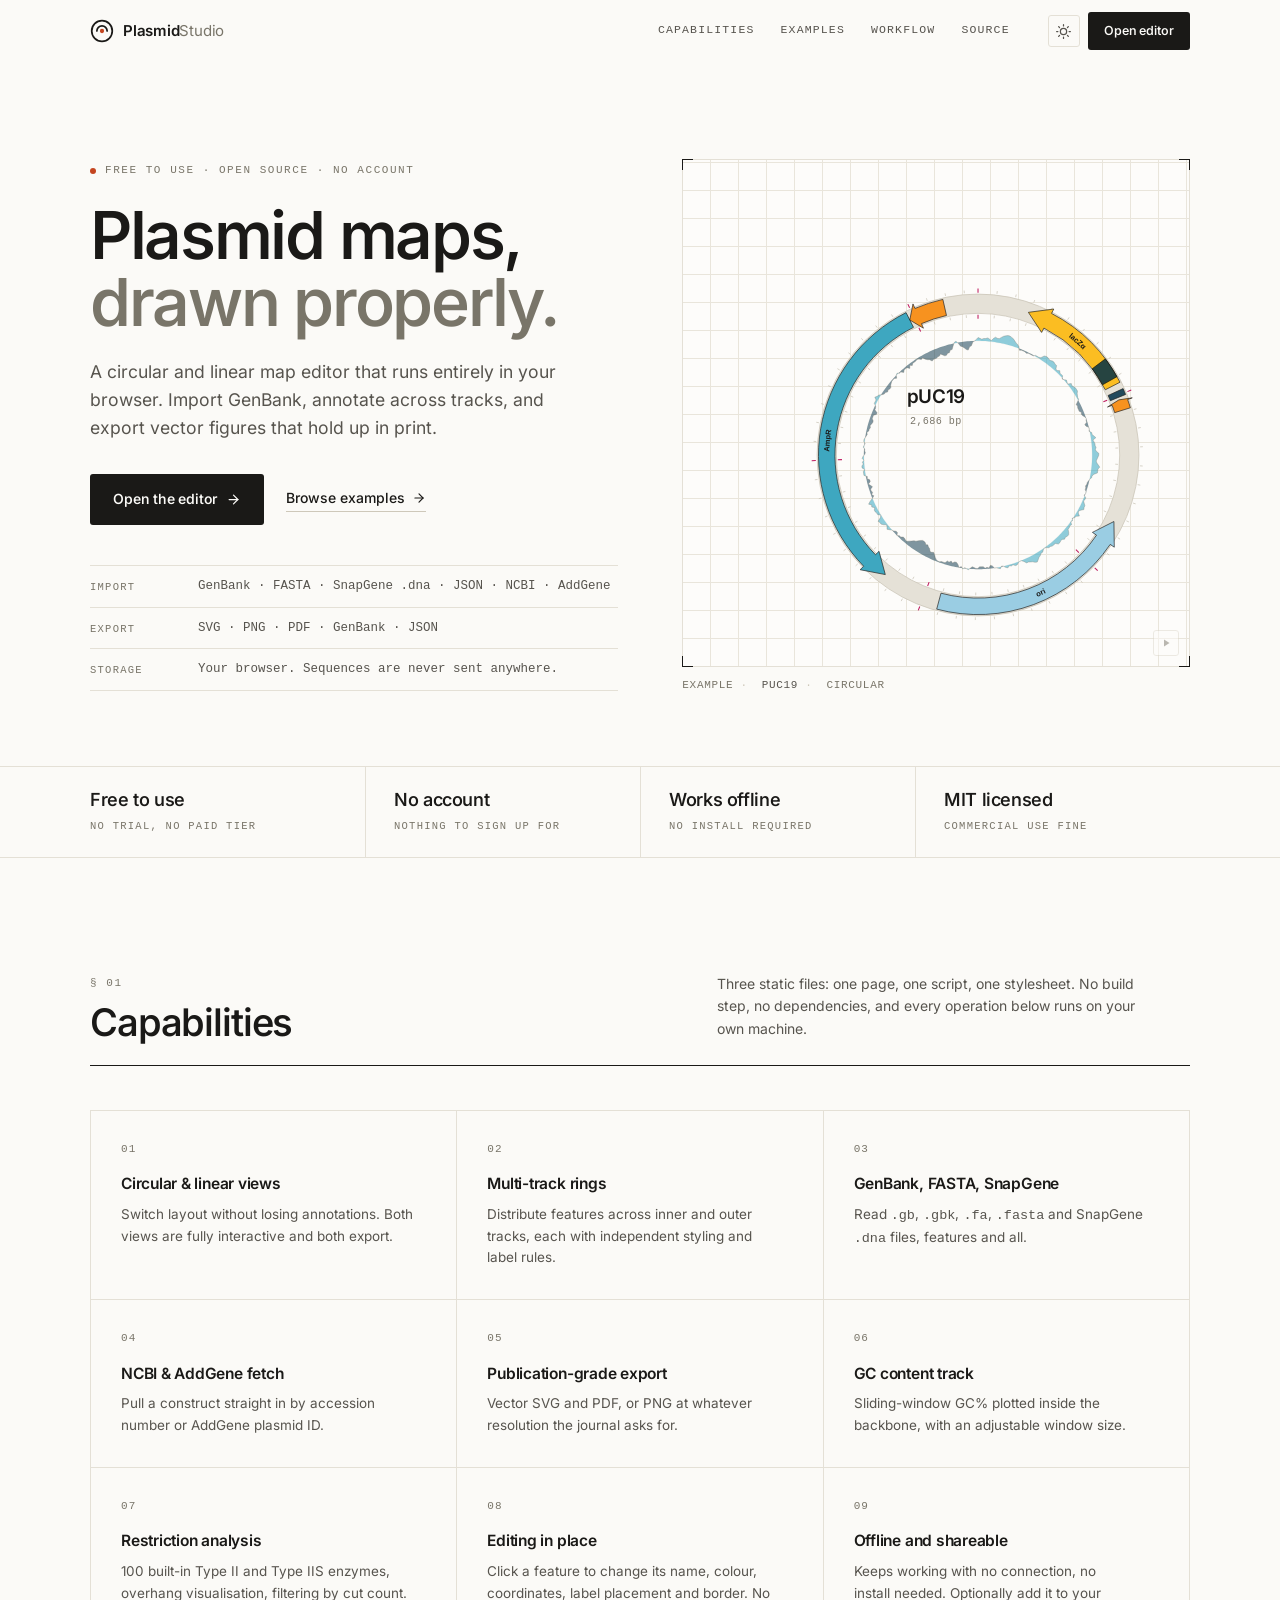
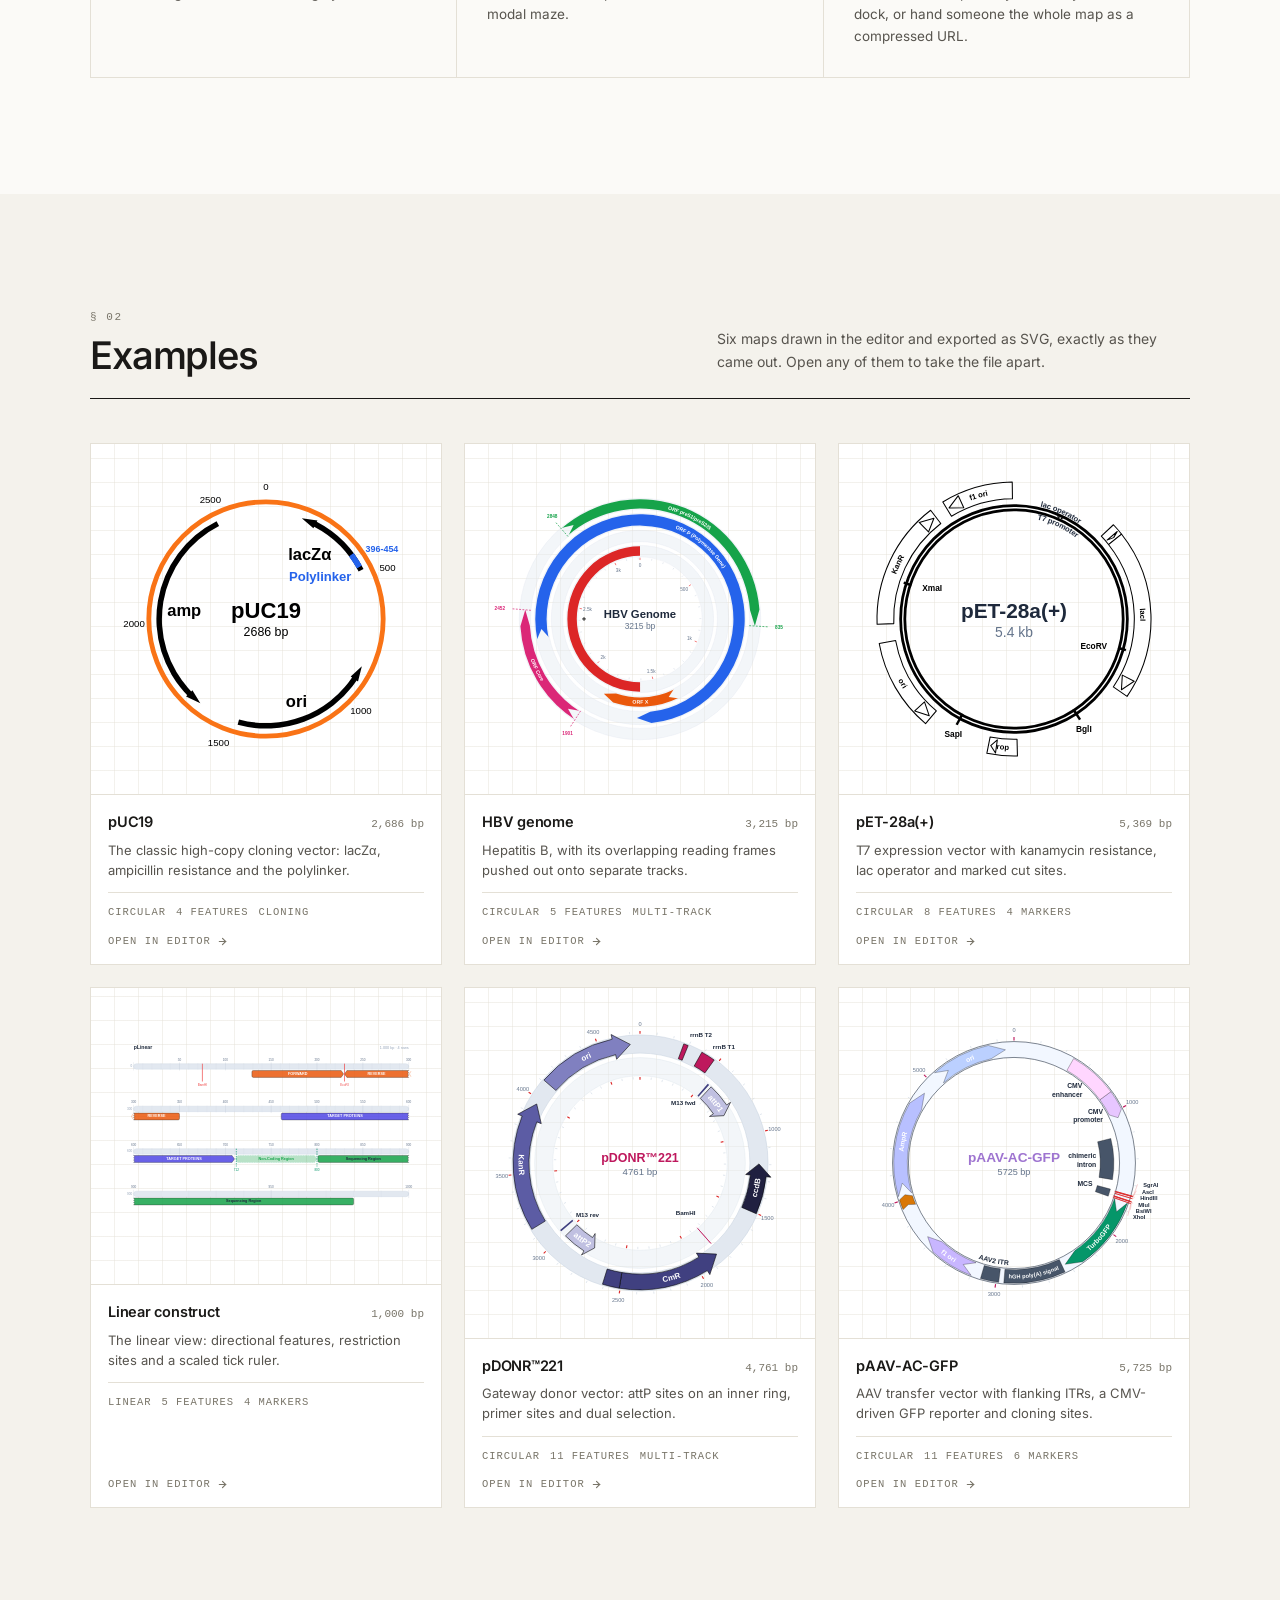
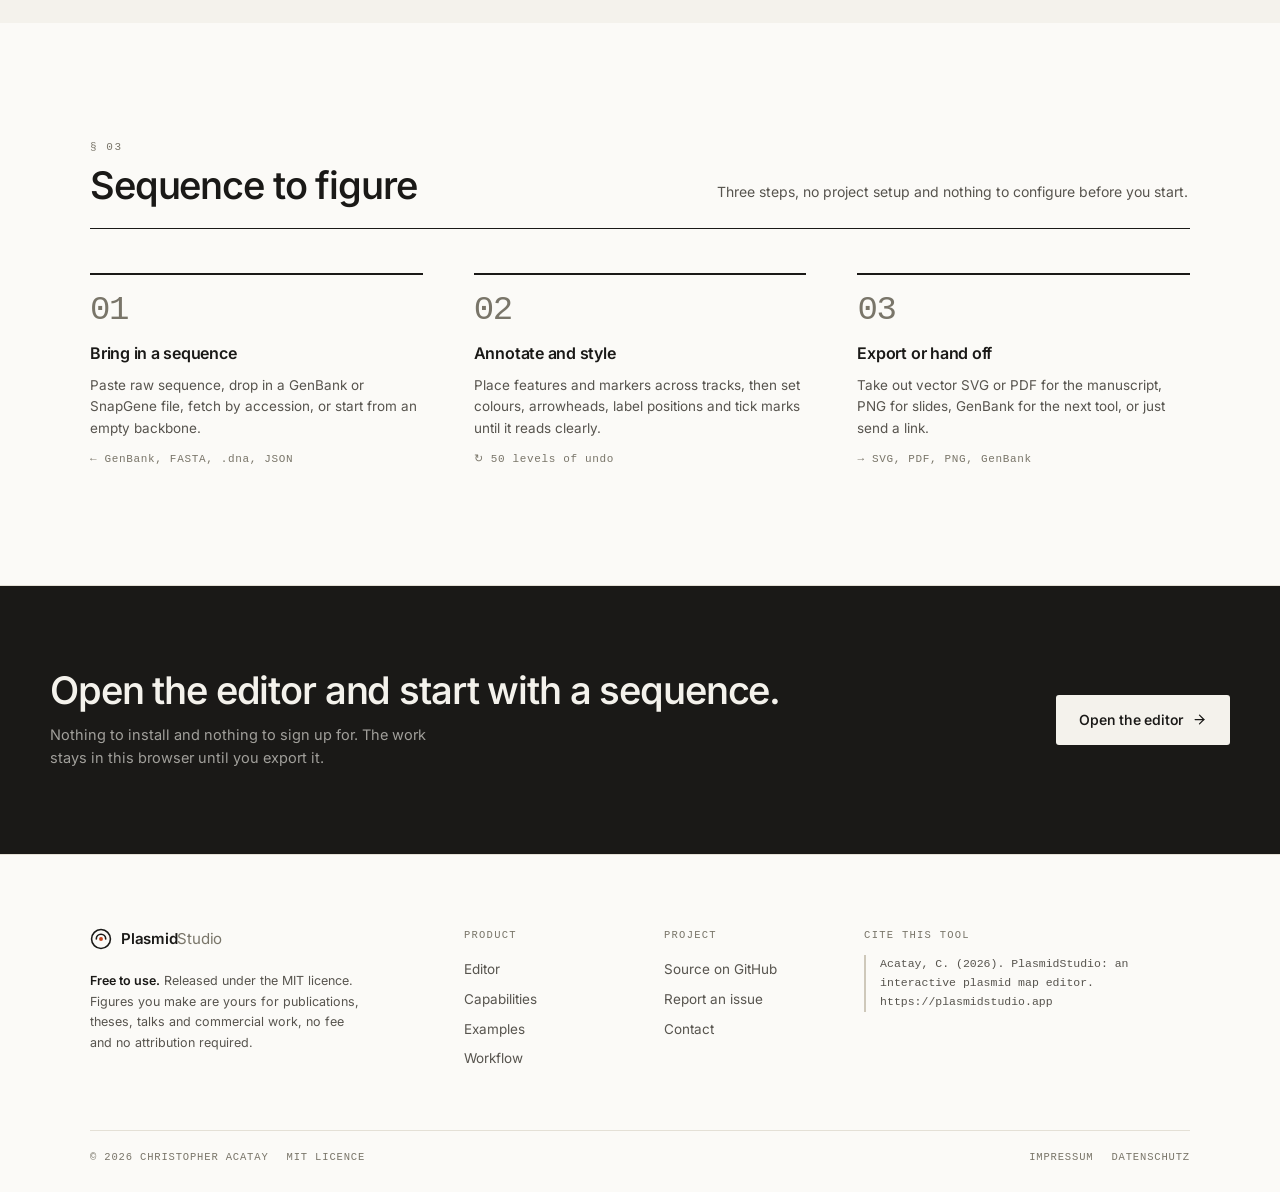
==== commit 262ab158: "Remaster the landing page and refine the editor UI Landing page (index.html, landing.css) ---------" ====
--- a/index.html
+++ b/index.html
@@ -3,32 +3,37 @@
 <head>
 <meta charset="UTF-8">
 <meta name="viewport" content="width=device-width, initial-scale=1.0">
-<title>PlasmidStudio – Interactive Plasmid Map Editor</title>
+<title>PlasmidStudio: Interactive Plasmid Map Editor</title>
 <meta name="description" content="Design and export publication-ready plasmid maps in your browser. Circular and linear views. Free, open-source, no signup required.">
 <meta name="keywords" content="plasmid map, plasmid editor, circular map, linear map, GenBank, molecular biology, cloning, vector map, DNA visualization, bioinformatics tool">
 <meta name="author" content="Christopher Acatay">
-<meta name="theme-color" content="#6366f1">
+<meta name="theme-color" content="#fbfaf7" media="(prefers-color-scheme: light)">
+<meta name="theme-color" content="#1e1d1b" media="(prefers-color-scheme: dark)">
 <script>if(location.protocol!=='file:')document.head.insertAdjacentHTML('beforeend','<link rel="manifest" href="manifest.json">');</script>
 <link rel="canonical" href="https://plasmidstudio.app/">
-<link rel="icon" href="data:image/svg+xml,<svg xmlns='http://www.w3.org/2000/svg' viewBox='0 0 28 28'><circle cx='14' cy='14' r='12' fill='none' stroke='%236366f1' stroke-width='2.5'/><path d='M8 14a6 6 0 0 1 12 0' fill='none' stroke='%236366f1' stroke-width='2.5' stroke-linecap='round'/><circle cx='14' cy='14' r='2.5' fill='%236366f1'/></svg>">
+<link rel="icon" href="data:image/svg+xml,<svg xmlns='http://www.w3.org/2000/svg' viewBox='0 0 28 28'><circle cx='14' cy='14' r='12' fill='none' stroke='%231a1917' stroke-width='2.5'/><path d='M8 14a6 6 0 0 1 12 0' fill='none' stroke='%231a1917' stroke-width='2.5' stroke-linecap='round'/><circle cx='14' cy='14' r='2.5' fill='%23c4451f'/></svg>">
 <link rel="icon" type="image/png" sizes="32x32" href="icons/favicon-32.png">
+<link rel="icon" type="image/png" sizes="192x192" href="icons/icon-192.png">
 <link rel="apple-touch-icon" sizes="180x180" href="icons/apple-touch-icon.png">
 
 <!-- Open Graph -->
 <meta property="og:type" content="website">
 <meta property="og:url" content="https://plasmidstudio.app/">
-<meta property="og:title" content="PlasmidStudio – Interactive Plasmid Map Editor">
+<meta property="og:title" content="PlasmidStudio: Interactive Plasmid Map Editor">
 <meta property="og:description" content="Design and export publication-ready plasmid maps in your browser. Circular and linear views. Free, open-source, no signup required.">
 <meta property="og:image" content="https://plasmidstudio.app/og-image.png">
 <meta property="og:image:width" content="1200">
 <meta property="og:image:height" content="630">
+<meta property="og:image:alt" content="PlasmidStudio: a pUC19 plasmid map drawn in the editor, alongside the supported import and export formats.">
+<meta property="og:locale" content="en">
 <meta property="og:site_name" content="PlasmidStudio">
 
 <!-- Twitter Card -->
 <meta name="twitter:card" content="summary_large_image">
-<meta name="twitter:title" content="PlasmidStudio – Interactive Plasmid Map Editor">
+<meta name="twitter:title" content="PlasmidStudio: Interactive Plasmid Map Editor">
 <meta name="twitter:description" content="Design and export publication-ready plasmid maps in your browser. Circular and linear views. Free, open-source, no signup required.">
 <meta name="twitter:image" content="https://plasmidstudio.app/og-image.png">
+<meta name="twitter:image:alt" content="PlasmidStudio: a pUC19 plasmid map drawn in the editor, alongside the supported import and export formats.">
 
 <style>
 @font-face {
@@ -99,327 +104,362 @@
 </script>
 </head>
 <body>
-<noscript><div style="padding:48px 24px;text-align:center;font-family:Inter,-apple-system,sans-serif;color:#1e293b"><h1 style="font-size:24px;margin-bottom:12px">JavaScript Required</h1><p style="color:#64748b;font-size:15px">This page needs JavaScript for interactive elements. The editor at <a href="app.html">app.html</a> requires it to function.</p></div></noscript>
-
-<!-- Nav -->
-<header>
-<nav class="nav" aria-label="Main navigation">
-  <div class="container nav-inner">
-    <a href="#" class="nav-logo">
-      <svg width="28" height="28" viewBox="0 0 28 28" fill="none" aria-hidden="true">
-        <circle cx="14" cy="14" r="12" stroke="#6366f1" stroke-width="2.5"/>
-        <path d="M8 14a6 6 0 0 1 12 0" stroke="#6366f1" stroke-width="2.5" stroke-linecap="round"/>
-        <circle cx="14" cy="14" r="2.5" fill="#6366f1"/>
+<noscript><div style="padding:48px 24px;text-align:center;font-family:Inter,-apple-system,sans-serif;color:#1a1917"><h1 style="font-size:22px;font-weight:550;margin-bottom:12px;letter-spacing:-.02em">JavaScript required</h1><p style="color:#57544e;font-size:15px">This page uses JavaScript for its interactive elements. The editor at <a href="app.html" style="color:#c4451f">app.html</a> requires it to function.</p></div></noscript>
+
+<header class="site-head" id="site-head">
+  <div class="wrap head-inner">
+    <a href="#" class="brand" aria-label="PlasmidStudio, back to top">
+      <svg class="brand-mark" width="24" height="24" viewBox="0 0 28 28" fill="none" aria-hidden="true">
+        <circle cx="14" cy="14" r="12" stroke="currentColor" stroke-width="2"/>
+        <path d="M8 14a6 6 0 0 1 12 0" stroke="currentColor" stroke-width="2" stroke-linecap="round"/>
+        <circle cx="14" cy="14" r="2.5" fill="var(--signal)"/>
       </svg>
-      <span>Plasmid<span style="color:var(--accent)">Studio</span></span>
+      <span class="brand-name"><b>Plasmid</b><i>Studio</i></span>
     </a>
-    <button class="nav-hamburger" id="nav-hamburger" aria-label="Open menu" aria-expanded="false">
-      <span></span><span></span><span></span>
-    </button>
-    <div class="nav-links" id="nav-links">
-      <a href="#features">Features</a>
+
+    <nav class="nav" id="nav-links" aria-label="Main navigation">
+      <a href="#features">Capabilities</a>
       <a href="#examples">Examples</a>
-      <a href="#how-it-works">How It Works</a>
-      <a href="app.html" class="nav-cta">Open Editor <svg width="14" height="14" aria-hidden="true" viewBox="0 0 24 24" fill="none" stroke="currentColor" stroke-width="2.5" stroke-linecap="round" style="vertical-align:middle;margin-left:2px"><path d="M5 12h14"/><path d="M12 5l7 7-7 7"/></svg></a>
-    </div>
-    <button class="dark-toggle" id="dark-toggle" aria-label="Toggle dark mode">
-      <svg class="icon-sun" width="18" height="18" viewBox="0 0 24 24" fill="none" stroke="currentColor" stroke-width="2" stroke-linecap="round" aria-hidden="true"><circle cx="12" cy="12" r="5"/><path d="M12 1v2M12 21v2M4.22 4.22l1.42 1.42M18.36 18.36l1.42 1.42M1 12h2M21 12h2M4.22 19.78l1.42-1.42M18.36 5.64l1.42-1.42"/></svg>
-      <svg class="icon-moon" width="18" height="18" viewBox="0 0 24 24" fill="none" stroke="currentColor" stroke-width="2" stroke-linecap="round" aria-hidden="true"><path d="M21 12.79A9 9 0 1 1 11.21 3 7 7 0 0 0 21 12.79z"/></svg>
-    </button>
-  </div>
-</nav>
+      <a href="#how-it-works">Workflow</a>
+      <a href="https://github.com/cacat-ayy/plasmidstudio" target="_blank" rel="noopener">Source</a>
+      <a href="app.html" class="nav-editor">Open editor &rarr;</a>
+    </nav>
+
+    <div class="head-actions">
+      <button class="icon-btn" id="dark-toggle" aria-label="Toggle dark mode">
+        <svg class="icon-sun" width="15" height="15" viewBox="0 0 24 24" fill="none" stroke="currentColor" stroke-width="2" stroke-linecap="round" aria-hidden="true"><circle cx="12" cy="12" r="5"/><path d="M12 1v2M12 21v2M4.22 4.22l1.42 1.42M18.36 18.36l1.42 1.42M1 12h2M21 12h2M4.22 19.78l1.42-1.42M18.36 5.64l1.42-1.42"/></svg>
+        <svg class="icon-moon" width="15" height="15" viewBox="0 0 24 24" fill="none" stroke="currentColor" stroke-width="2" stroke-linecap="round" aria-hidden="true"><path d="M21 12.79A9 9 0 1 1 11.21 3 7 7 0 0 0 21 12.79z"/></svg>
+      </button>
+      <a href="app.html" class="btn btn-solid btn-sm">Open editor</a>
+      <button class="nav-toggle" id="nav-toggle" aria-label="Open menu" aria-expanded="false" aria-controls="nav-links">
+        <span></span><span></span><span></span>
+      </button>
+    </div>
+  </div>
 </header>
 
 <main>
-<!-- Hero -->
+
+<!-- ═══ Hero ═══ -->
 <section class="hero">
-  <div class="container">
-    <div class="hero-badge">
-      <svg width="14" height="14" aria-hidden="true" viewBox="0 0 24 24" fill="none" stroke="currentColor" stroke-width="2"><circle cx="12" cy="12" r="10"/><path d="M8 12h8"/><path d="M12 8v8"/></svg>
-      Free &amp; open source
-    </div>
-    <h1>Beautiful plasmid maps,<br><span>right in your browser</span></h1>
-    <p>Design, annotate, and export publication-ready circular and linear plasmid maps. No signup, no install, no data leaves your machine.</p>
-    <div class="hero-actions">
-      <a href="app.html" class="btn-primary">
-        <svg width="18" height="18" aria-hidden="true" viewBox="0 0 24 24" fill="none" stroke="currentColor" stroke-width="2" stroke-linecap="round"><circle cx="12" cy="12" r="10"/><path d="M8 12h8"/><path d="M12 8v8"/></svg>
-        Open Editor
+  <div class="wrap hero-grid">
+
+    <div class="hero-copy">
+      <p class="eyebrow hero-eyebrow"><span class="dot"></span>Free to use &middot; Open source &middot; No account</p>
+
+      <h1>Plasmid maps,<br><em>drawn properly.</em></h1>
+
+      <p class="lede">A circular and linear map editor that runs entirely in your browser. Import GenBank, annotate across tracks, and export vector figures that hold up in print.</p>
+
+      <div class="hero-actions">
+        <a href="app.html" class="btn btn-solid">
+          Open the editor
+          <svg width="15" height="15" viewBox="0 0 24 24" fill="none" stroke="currentColor" stroke-width="2" stroke-linecap="round" aria-hidden="true"><path d="M5 12h14"/><path d="M12 5l7 7-7 7"/></svg>
+        </a>
+        <a href="#examples" class="link-arrow">
+          Browse examples
+          <svg width="14" height="14" viewBox="0 0 24 24" fill="none" stroke="currentColor" stroke-width="2" stroke-linecap="round" aria-hidden="true"><path d="M5 12h14"/><path d="M12 5l7 7-7 7"/></svg>
+        </a>
+      </div>
+
+      <dl class="hero-spec">
+        <div>
+          <dt>Import</dt>
+          <dd>GenBank &middot; FASTA &middot; SnapGene .dna &middot; JSON &middot; NCBI &middot; AddGene</dd>
+        </div>
+        <div>
+          <dt>Export</dt>
+          <dd>SVG &middot; PNG &middot; PDF &middot; GenBank &middot; JSON</dd>
+        </div>
+        <div>
+          <dt>Storage</dt>
+          <dd>Your browser. Sequences are never sent anywhere.</dd>
+        </div>
+      </dl>
+    </div>
+
+    <figure class="hero-figure">
+      <div class="hero-figure-frame">
+        <span class="tick tl"></span><span class="tick tr"></span>
+        <span class="tick bl"></span><span class="tick br"></span>
+
+        <button class="spin-toggle paused" id="hero-spin-toggle" aria-label="Play rotation" title="Play rotation">
+          <svg class="icon-pause" width="12" height="12" viewBox="0 0 24 24" fill="currentColor" aria-hidden="true"><rect x="6" y="4" width="4" height="16" rx="1"/><rect x="14" y="4" width="4" height="16" rx="1"/></svg>
+          <svg class="icon-play" width="12" height="12" viewBox="0 0 24 24" fill="currentColor" aria-hidden="true"><path d="M8 5v14l11-7z"/></svg>
+        </button>
+
+        <svg class="plasmid" viewBox="170 170 560 560" aria-hidden="true" xmlns="http://www.w3.org/2000/svg">
+          <g class="hero-ring" transform="translate(450,450) scale(0.88) translate(-450,-450)">
+<circle cx="450" cy="450" r="220" fill="none" stroke="#e5e1d7" stroke-width="28" opacity="1" pointer-events="none"/><circle cx="450" cy="450" r="206" fill="none" stroke="#c6c0b2" stroke-width="1" opacity="1" pointer-events="none"/><circle cx="450" cy="450" r="234" fill="none" stroke="#c6c0b2" stroke-width="1" opacity="1" pointer-events="none"/><line x1="450" y1="214" x2="450" y2="208" stroke="#be185d" stroke-width="1.5"/><line x1="450" y1="246" x2="450" y2="252" stroke="#be185d" stroke-width="1.5"/><line x1="667.261907845236" y1="357.84109701473125" x2="672.7855156718098" y2="355.4980740574787" stroke="#be185d" stroke-width="1.5"/><line x1="637.8026661035091" y1="370.33721945341176" x2="632.2790582769353" y2="372.68024241066433" stroke="#be185d" stroke-width="1.5"/><line x1="619.6832126059619" y1="614.0231915301001" x2="623.9971925874694" y2="618.1932726706959" stroke="#be185d" stroke-width="1.5"/><line x1="596.6753193712552" y1="591.7827587802561" x2="592.3613393897477" y2="587.6126776396603" stroke="#be185d" stroke-width="1.5"/><line x1="365.26197968681134" y1="670.2622707442235" x2="363.10762323817096" y2="675.8621589834835" stroke="#be185d" stroke-width="1.5"/><line x1="376.7518807462268" y1="640.3962001348373" x2="378.9062371948671" y2="634.7963118955773" stroke="#be185d" stroke-width="1.5"/><line x1="214.13574507872542" y1="458.00332746000066" x2="208.1391962247947" y2="458.20680188694985" stroke="#be185d" stroke-width="1.5"/><line x1="246.11733896635587" y1="456.9181305162718" x2="252.11388782028658" y2="456.7146560893226" stroke="#be185d" stroke-width="1.5"/><line x1="350.52623228791344" y1="235.9883892468405" x2="347.99723819353835" y2="230.54741609209918" stroke="#be185d" stroke-width="1.5"/><line x1="364.0142007912472" y1="265.0069127387943" x2="366.5431948856223" y2="270.44788589353567" stroke="#be185d" stroke-width="1.5"/><line x1="477.54008144480287" y1="215.61240665510124" x2="478.0068624862402" y2="211.6397355814589" stroke="#c6c0b2" stroke-width="1"/><line x1="473.8058331133042" y1="247.39377524424006" x2="473.33905207186683" y2="251.3664463178824" stroke="#c6c0b2" stroke-width="1"/><line x1="504.7038424607614" y1="220.4275939490371" x2="505.63102623128276" y2="216.53653621935973" stroke="#c6c0b2" stroke-width="1"/><line x1="497.28637229659034" y1="251.55605578645577" x2="496.359188526069" y2="255.44711351613313" stroke="#c6c0b2" stroke-width="1"/><line x1="531.1201048356745" y1="228.37976493233032" x2="532.4950218667877" y2="224.62348976169184" stroke="#c6c0b2" stroke-width="1"/><line x1="520.1207685867696" y1="258.4299662974381" x2="518.7458515556564" y2="262.18624146807656" stroke="#c6c0b2" stroke-width="1"/><line x1="556.4279045249984" y1="239.3602574573881" x2="558.2317673135577" y2="235.7900923295472" stroke="#c6c0b2" stroke-width="1"/><line x1="541.997002216524" y1="267.92157848011516" x2="540.1931394279648" y2="271.491743607956" stroke="#c6c0b2" stroke-width="1"/><line x1="580.2814240317409" y1="253.21902898841637" x2="582.4895837610925" y2="249.8837582933048" stroke="#c6c0b2" stroke-width="1"/><line x1="562.6161461969286" y1="279.901194549309" x2="560.4079864675771" y2="283.23646524442063" stroke="#c6c0b2" stroke-width="1"/><line x1="602.354717816917" y1="269.7667068521257" x2="604.937001169746" y2="266.7119052733482" stroke="#c6c0b2" stroke-width="1"/><line x1="581.6964509942842" y1="294.20511948234594" x2="579.1141676414551" y2="297.25992106112346" stroke="#c6c0b2" stroke-width="1"/><line x1="622.3461661703636" y1="288.7771759136524" x2="625.2672876308783" y2="286.04458567490076" stroke="#c6c0b2" stroke-width="1"/><line x1="598.9771944862466" y1="310.63789782366564" x2="596.0560730257318" y2="313.3704880624173" stroke="#c6c0b2" stroke-width="1"/><line x1="639.9825966821638" y1="309.9906683184929" x2="643.2026406937259" y2="307.6176287984674" stroke="#c6c0b2" stroke-width="1"/><line x1="614.2222445896671" y1="328.97498447869725" x2="611.002200578105" y2="331.34802399872285" stroke="#c6c0b2" stroke-width="1"/><line x1="655.0230169969833" y1="333.11731308078726" x2="658.4979833867627" y2="331.1362505906311" stroke="#c6c0b2" stroke-width="1"/><line x1="627.2232858787482" y1="348.96581300203644" x2="623.748319488969" y2="350.9468754921926" stroke="#c6c0b2" stroke-width="1"/><line x1="676.5320313535764" y1="383.82418288511815" x2="680.3715573087218" y2="382.70255886622186" stroke="#c6c0b2" stroke-width="1"/><line x1="645.8158237124135" y1="392.7971750362886" x2="641.9762977572682" y2="393.9187990551849" stroke="#c6c0b2" stroke-width="1"/><line x1="682.7067162606616" y1="410.71152577180004" x2="686.6508978921983" y2="410.0456194289492" stroke="#c6c0b2" stroke-width="1"/><line x1="651.1532632083685" y1="416.0387765146068" x2="647.2090815768319" y2="416.70468285745767" stroke="#c6c0b2" stroke-width="1"/><line x1="685.7015888119379" y1="438.1357245679253" x2="689.6965309951911" y2="437.93463515382234" stroke="#c6c0b2" stroke-width="1"/><line x1="653.7420513459125" y1="439.744439880749" x2="649.7471091626593" y2="439.94552929485195" stroke="#c6c0b2" stroke-width="1"/><line x1="685.4757256817032" y1="465.72204231883563" x2="689.4668396763084" y2="465.98851761237523" stroke="#c6c0b2" stroke-width="1"/><line x1="653.5468137248621" y1="463.59023997051895" x2="649.555699730257" y2="463.32376467697935" stroke="#c6c0b2" stroke-width="1"/><line x1="682.0322131683839" y1="493.09352680138426" x2="685.9649625441193" y2="493.8239255607298" stroke="#c6c0b2" stroke-width="1"/><line x1="650.5702181625014" y1="487.25033672662033" x2="646.637468786766" y2="486.5199379672748" stroke="#c6c0b2" stroke-width="1"/><line x1="675.4181050219242" y1="519.8761613737097" x2="679.2387508697535" y2="521.0605030919082" stroke="#c6c0b2" stroke-width="1"/><line x1="644.8529382392904" y1="510.40142762812195" x2="641.0322923914613" y2="509.21708590992347" stroke="#c6c0b2" stroke-width="1"/><line x1="665.7237794795521" y1="545.7039757118666" x2="669.3801147249683" y2="547.3260769951186" stroke="#c6c0b2" stroke-width="1"/><line x1="636.4730975162231" y1="532.7271654458508" x2="632.816762270807" y2="531.1050641625989" stroke="#c6c0b2" stroke-width="1"/><line x1="653.081704295685" y1="570.2240465978415" x2="656.5237670803576" y2="572.2617423028897" stroke="#c6c0b2" stroke-width="1"/><line x1="625.5452020183039" y1="553.9224809574562" x2="622.1031392336313" y2="551.884785252408" stroke="#c6c0b2" stroke-width="1"/><line x1="637.6646266411765" y1="593.101320425871" x2="640.8453830249252" y2="595.5267665347841" stroke="#c6c0b2" stroke-width="1"/><line x1="612.2185755711865" y1="573.6977515545665" x2="609.0378191874378" y2="571.2723054456534" stroke="#c6c0b2" stroke-width="1"/><line x1="599.3831685600287" y1="632.703773773193" x2="601.9150866712156" y2="635.800447904942" stroke="#c6c0b2" stroke-width="1"/><line x1="579.1278236705332" y1="607.9303807192007" x2="576.5959055593463" y2="604.8337065874516" stroke="#c6c0b2" stroke-width="1"/><line x1="577.0418837077707" y1="648.8878070269297" x2="579.1951359740042" y2="652.2587868070473" stroke="#c6c0b2" stroke-width="1"/><line x1="559.8158655779035" y1="621.9199687859901" x2="557.6626133116702" y2="618.5489890058727" stroke="#c6c0b2" stroke-width="1"/><line x1="552.9646397134195" y1="662.35414516483" x2="554.7098030983927" y2="665.953367964234" stroke="#c6c0b2" stroke-width="1"/><line x1="539.0033326336338" y1="633.5603627695989" x2="537.2581692486606" y2="629.961139970195" stroke="#c6c0b2" stroke-width="1"/><line x1="527.4804391909835" y1="672.9187779052548" x2="528.7936669738815" y2="676.6970622765303" stroke="#c6c0b2" stroke-width="1"/><line x1="516.9746169277993" y1="642.6925029350507" x2="515.6613891449012" y2="638.9142185637752" stroke="#c6c0b2" stroke-width="1"/><line x1="500.93751006014304" y1="680.4373452131247" x2="501.8008576882811" y2="684.3430629286014" stroke="#c6c0b2" stroke-width="1"/><line x1="494.0307290350389" y1="649.1916034893112" x2="493.1673814069009" y2="645.2858857738345" stroke="#c6c0b2" stroke-width="1"/><line x1="473.6985471986648" y1="684.807109902304" x2="474.1002174901676" y2="688.7868914260719" stroke="#c6c0b2" stroke-width="1"/><line x1="470.48518486664244" y1="652.968857712161" x2="470.0835145751397" y2="648.9890761883933" stroke="#c6c0b2" stroke-width="1"/><line x1="446.1357564115988" y1="685.968361484097" x2="446.0702607575581" y2="689.9678252380648" stroke="#c6c0b2" stroke-width="1"/><line x1="446.6597216439244" y1="653.9726514523551" x2="446.72521729796506" y2="649.9731876983874" stroke="#c6c0b2" stroke-width="1"/><line x1="418.6257684387604" y1="683.9052320790232" x2="418.09400180212924" y2="687.8697275379898" stroke="#c6c0b2" stroke-width="1"/><line x1="422.8799015318099" y1="652.1892684072913" x2="423.41166816844105" y2="648.2247729483247" stroke="#c6c0b2" stroke-width="1"/><line x1="391.54449249785466" y1="678.6459132428713" x2="390.553721184259" y2="682.5212677046148" stroke="#c6c0b2" stroke-width="1"/><line x1="399.47066300662016" y1="647.6430775489226" x2="400.46143432021586" y2="643.7677230871791" stroke="#c6c0b2" stroke-width="1"/><line x1="340.13736643418406" y1="658.8688625573071" x2="338.2752878991703" y2="662.4090127701429" stroke="#c6c0b2" stroke-width="1"/><line x1="355.03399471429475" y1="630.5476608546214" x2="356.89607324930853" y2="627.0075106417858" stroke="#c6c0b2" stroke-width="1"/><line x1="316.51396709264554" y1="644.6213734887735" x2="314.2514919586226" y2="647.9200408360409" stroke="#c6c0b2" stroke-width="1"/><line x1="334.6137681648292" y1="618.2320347106347" x2="336.87624329885216" y2="614.9333673633674" stroke="#c6c0b2" stroke-width="1"/><line x1="294.71458273265694" y1="627.7144878283905" x2="292.0826265077867" y2="630.7265977915836" stroke="#c6c0b2" stroke-width="1"/><line x1="315.7702325316187" y1="603.617608122846" x2="318.40218875648895" y2="600.6054981596529" stroke="#c6c0b2" stroke-width="1"/><line x1="275.03709023912603" y1="608.3792290927325" x2="272.0716171923316" y2="611.0636228061687" stroke="#c6c0b2" stroke-width="1"/><line x1="298.76087461348186" y1="586.9040793852434" x2="301.7263476602763" y2="584.2196856718073" stroke="#c6c0b2" stroke-width="1"/><line x1="257.7503719836827" y1="586.8798032128467" x2="254.49190371221974" y2="589.1997998774713" stroke="#c6c0b2" stroke-width="1"/><line x1="283.8181181553868" y1="568.3198298958505" x2="287.07658642684976" y2="565.999833231226" stroke="#c6c0b2" stroke-width="1"/><line x1="243.09064169141104" y1="563.5099883020342" x2="239.58370341499426" y2="565.4338864088484" stroke="#c6c0b2" stroke-width="1"/><line x1="271.14614790274516" y1="548.1188034475211" x2="274.65308617916185" y2="546.194905340707" stroke="#c6c0b2" stroke-width="1"/><line x1="231.2582167071011" y1="538.5891203356398" x2="227.55072885467908" y2="540.0906308498031" stroke="#c6c0b2" stroke-width="1"/><line x1="260.9181195264772" y1="526.5770362223327" x2="264.62560737889925" y2="525.0755257081693" stroke="#c6c0b2" stroke-width="1"/><line x1="222.41478076626734" y1="512.4577295963745" x2="218.55740416908543" y2="513.5163351827537" stroke="#c6c0b2" stroke-width="1"/><line x1="253.2737935437226" y1="503.9888849053407" x2="257.1311701409045" y2="502.9302793189614" stroke="#c6c0b2" stroke-width="1"/><line x1="216.6811746736975" y1="485.47288751080674" x2="212.72661831223476" y2="486.0741228923458" stroke="#c6c0b2" stroke-width="1"/><line x1="248.31762556539954" y1="480.66300445849396" x2="252.2721819268623" y2="480.0617690769549" stroke="#c6c0b2" stroke-width="1"/><line x1="214.8132739103259" y1="430.42440623580967" x2="210.82705821389075" y2="430.09261651099285" stroke="#c6c0b2" stroke-width="1"/><line x1="246.70299948180715" y1="433.07872403434396" x2="250.6892151782423" y2="433.4105137591607" stroke="#c6c0b2" stroke-width="1"/><line x1="218.70450310072695" y1="403.11297499181285" x2="214.78424044141724" y2="402.31827965269105" stroke="#c6c0b2" stroke-width="1"/><line x1="250.06660437520466" y1="409.4705377047874" x2="253.98686703451438" y2="410.2652330439092" stroke="#c6c0b2" stroke-width="1"/><line x1="225.75626109193587" y1="376.44222977460527" x2="221.95551975451107" y2="375.1954879063782" stroke="#c6c0b2" stroke-width="1"/><line x1="256.1621917913344" y1="386.4161647204215" x2="259.96293312875923" y2="387.6629065886485" stroke="#c6c0b2" stroke-width="1"/><line x1="235.8721893965359" y1="350.77661200015893" x2="232.24290447105346" y2="349.09485966117853" stroke="#c6c0b2" stroke-width="1"/><line x1="264.90646880039543" y1="364.23063071200176" x2="268.53575372587784" y2="365.91238305098216" stroke="#c6c0b2" stroke-width="1"/><line x1="248.91405928468916" y1="326.4668285575146" x2="245.5058230013788" y2="324.3730459906928" stroke="#c6c0b2" stroke-width="1"/><line x1="276.17994955117194" y1="343.2170890920889" x2="279.5881858344823" y2="345.3108716589106" stroke="#c6c0b2" stroke-width="1"/><line x1="264.7036606055262" y1="303.8450595874092" x2="261.56304468358593" y2="301.3678572075348" stroke="#c6c0b2" stroke-width="1"/><line x1="289.82858798104803" y1="323.6626786264046" x2="292.9692039029883" y2="326.139881006279" stroke="#c6c0b2" stroke-width="1"/><line x1="283.0252369331897" y1="283.22041941897515" x2="280.19515620324376" y2="280.3936468667544" stroke="#c6c0b2" stroke-width="1"/><line x1="305.6658827727572" y1="305.83459983674123" x2="308.49596350270315" y2="308.66137238896204" stroke="#c6c0b2" stroke-width="1"/><line x1="303.62843376257257" y1="264.87473268837016" x2="301.14755975854837" y2="261.73701629325785" stroke="#c6c0b2" stroke-width="1"/><line x1="323.4754257947661" y1="289.9764638492692" x2="325.9562997987903" y2="293.1141802443815" stroke="#c6c0b2" stroke-width="1"/><line x1="326.2317194692335" y1="249.058683356415" x2="324.13395200261033" y2="245.65289832855763" stroke="#c6c0b2" stroke-width="1"/><line x1="343.0138592022188" y1="276.304963579274" x2="345.11162666884195" y2="279.71074860713134" stroke="#c6c0b2" stroke-width="1"/><line x1="376.18000074275415" y1="225.84244891224338" x2="374.9288143146652" y2="222.04316838533225" stroke="#c6c0b2" stroke-width="1"/><line x1="386.1894921674654" y1="256.2366931275324" x2="387.44067859555435" y2="260.0359736544435" stroke="#c6c0b2" stroke-width="1"/><line x1="402.84247985930665" y1="218.7595011807402" x2="402.043199856922" y2="214.84017069227815" stroke="#c6c0b2" stroke-width="1"/><line x1="409.2367198783837" y1="250.11414508843643" x2="410.0359998807683" y2="254.03347557689847" stroke="#c6c0b2" stroke-width="1"/><line x1="430.1493411734259" y1="214.8363307308058" x2="429.8128893289077" y2="210.8505058279381" stroke="#c6c0b2" stroke-width="1"/><line x1="432.8409559295716" y1="246.72292995374738" x2="433.1774077740898" y2="250.7087548566151" stroke="#c6c0b2" stroke-width="1"/><circle cx="450" cy="450" r="166" fill="none" stroke="#c6c0b2" stroke-width="0.5" opacity="0.4" pointer-events="none"/><polygon points="450,279.14744079449963 452.7782615997639,280.3466584150573 455.51725659329816,281.5907331658598 458.3318053355017,280.52859808125356 461.10559843857914,280.6877419329155 463.9726277431148,279.71975258116004 466.64350872569435,281.14216433416027 469.1370312088565,283.7748222861377 472.3172440910685,280.61128253850944 475.4333118014588,278.6719753998818 478.0434292770166,280.272120244908 480.8187793559717,280.7540549059389 484.04523965293777,278.9737053654384 487.3381425841734,277.2542553929113 490.42900482635093,276.74309342655545 493.54654604651705,276.2871405585881 496.3850674669819,277.0234561451273 498.88787225295897,278.93733296470924 501.3405253148389,280.88648891383644 503.3824021732429,283.98978664651986 505.3366114772244,287.1140075942909 507.59964971928497,289.1495186849455 509.3962658266031,292.3161235833402 509.86405970743255,295.17011155676386 509.86405970743255,295.17011155676386 508.5151482391932,294.6552948229479 505.96370284334307,293.71799859209 503.397252290693,292.8226051628159 500.8164847057058,291.9693546107124 498.22209205157037,291.1584757118911 495.61476994467023,290.3901858816482 492.99521746807255,289.66469111617005 490.3641369840883,288.98218593730144 487.7222339459525,288.34285334038947 485.07021670867607,287.74686474521826 482.40879633911953,287.19437995004756 479.73868642533955,286.68554708876707 477.0606028852595,286.22050259117816 474.3752637747157,285.7993711464142 471.6833890949297,285.42226566950836 468.98570059945973,285.0892872711185 466.2829216006818,284.8005252304171 463.5757767758529,284.55605697115345 460.8649919728086,284.35594804089465 458.1512940153463,284.20025209345044 455.43541050834733,284.08901087448805 452.71806964268904,284.0222542103385 450,284" fill="#219ebc" opacity="0.5" pointer-events="none"/><polygon points="509.86405970743255,295.17011155676386 510.23949213442086,297.68587907184894 513.1759281825667,297.6058693611701 515.6627470368996,298.66073673212986 518.1319601974501,299.7561816428155 520.079549797192,301.9552616708339 523.0149261236857,302.0676184263692 525.4273696538191,303.28299054983535 527.8195893701026,304.53770088039244 530.1909438633704,305.8314130013221 531.7290819933878,305.5134706745363 531.7290819933878,305.5134706745363 530.6915198977856,304.93146924096436 528.3053626952436,303.62968137915954 525.8982100226768,302.36713876865474 523.4707072931202,301.1441799261828 521.0235053759272,299.961132755157 518.5572604222571,298.8183144577531 516.0726336891449,297.7160314498598 513.5702913622047,296.65457927892203 511.05090437700835,295.63424254469714 509.86405970743255,295.17011155676386" fill="#023047" opacity="0.5" pointer-events="none"/><polygon points="531.7290819933878,305.5134706745363 533.7180622635759,305.1265320345858 536.0789845282814,306.5167463009228 538.4168270360301,307.94543173000534 541.3689040372841,308.42371437647296 546.2909769229474,306.02710975397713 549.3054332601874,306.6559986450068 551.6392225044348,308.30123413329295 553.2444883020155,310.9290792515419 555.5077824183302,312.6382396307646 558.4746130773749,313.4630814864797 560.6957145018453,315.25753976426057 562.1255410986349,317.98481755530065 564.2721145588823,319.838449621977 563.2258603930699,325.21207664930876 565.2539478275323,327.08275635169247 568.8884365528077,327.29655000327807 569.2168804968021,330.92247617396407 571.1506631781493,332.8904867765921 573.0519625782796,334.88989713512274 572.5334807644108,338.0109554833251 572.5334807644108,338.0109554833251 571.2265406113574,336.59750509180634 569.3534461550411,334.62775511018384 567.4483502927565,332.6889390828385 565.5117638245522,330.7815768509712 563.5442059938332,328.90617982229656 561.5462043481394,327.06325083392227 559.5182945976984,325.25328401752716 557.4610204717887,323.4767646668732 555.3749335729542,321.73416910768685 553.260593229106,320.02596456994524 551.118566343554,318.3526090626014 548.9494272430077,316.71455125078086 546.753757523585,315.11223033548475 544.5321458948735,313.54607593582966 542.2851880220836,312.01650797385696 540.0134863663376,310.52393656194204 537.7176500231349,309.06876189283355 535.3982945590403,307.6513741323529 533.0560418466367,306.2721533147813 531.7290819933878,305.5134706745363" fill="#219ebc" opacity="0.5" pointer-events="none"/><polygon points="572.5334807644108,338.0109554833251 572.3036750502442,339.2887538499461 574.6511799389726,340.3729807947791 574.6511799389726,340.3729807947791 573.0671314419706,338.59766089239986 572.5334807644108,338.0109554833251" fill="#023047" opacity="0.5" pointer-events="none"/><polygon points="574.6511799389726,340.3729807947791 574.9850638869832,340.53104534017206 578.5559076353812,341.07112463642954 579.4123503268163,343.9364376782336 580.209673009221,346.800391066727 585.6173795489663,346.0840563179035 586.3552726499679,349.0187410010803 588.9472252762257,350.58035619100815 591.5243418521497,352.1999603523094 593.1067382759363,354.53037890618464 594.6507644894283,356.8863950628161 594.1569457270966,360.50838001751833 594.593391448248,363.48484279952646 594.9712869614798,366.45144150719216 596.3198687627848,368.8363894671062 595.6543721892442,370.3708353543935 595.6543721892442,370.3708353543935 595.1628097255146,369.47820995162846 593.8248921543917,367.1121215328948 592.4484118193902,364.76825726213605 591.0337377865692,362.4472455833099 589.5812493625973,360.1497088130682 588.0913359930515,357.8762629738993 586.5643971579984,355.6275176289588 585.0008422648837,353.4040757186309 583.4010905387613,351.2065333988669 581.7655709098891,349.0354798813416 580.0947218987229,346.8914972754723 578.3889914983391,344.77516043234175 576.6488370543173,342.68703679056756 574.8747251421155,340.62768622415854 574.6511799389726,340.3729807947791" fill="#219ebc" opacity="0.5" pointer-events="none"/><polygon points="595.6543721892442,370.3708353543935 594.5152187161079,372.9043489802191 592.6174184946071,376.89100287442955 594.8509545142977,378.7165439602935 594.9347854228821,381.5999890848274 596.0353311097975,383.98230853457227 597.0967213632747,386.38232884687045 600.2932948282495,387.9008821775863 600.195429839421,390.8014950862821 602.2460445870971,392.85529935123645 605.3774378382253,394.56516649504573 607.1307782118461,396.4657255719325 607.1307782118461,396.4657255719325 606.3473506229304,394.21912556090166 605.4130392477365,391.66658563240526 604.4370580597141,389.12968623490997 603.419668741883,386.6091075695341 602.3611440797356,384.1055254614315 601.2617678880971,381.6196111785884 600.1218349350278,379.1520312518399 598.9416508627892,376.70344729615863 597.7215321058945,374.27451583326 596.4618058062647,371.86588811557385 595.6543721892442,370.3708353543935" fill="#023047" opacity="0.5" pointer-events="none"/><polygon points="607.1307782118461,396.4657255719325 607.3786780026595,396.73960252416487 607.3480497975103,397.10773946104945 607.3480497975103,397.10773946104945 607.2397416749119,396.78662162569486 607.1307782118461,396.4657255719325" fill="#219ebc" opacity="0.5" pointer-events="none"/><polygon points="607.3480497975103,397.10773946104945 607.109249855958,399.6824825275358 607.9120822321324,402.26172143860003 605.277896003926,405.81962945762183 607.1171643499589,408.06467394569165 611.0375374169247,409.714623711667 611.0375374169247,409.714623711667 610.3854871621583,407.19234288404505 609.663056766688,404.5719436480342 608.8978170308734,401.96372471950934 608.0899731331006,399.3683854219961 607.3480497975103,397.10773946104945" fill="#023047" opacity="0.5" pointer-events="none"/><polygon points="611.0375374169247,409.714623711667 611.2072307503151,409.7887206997418 611.844035075246,412.4337047380064 611.7774440614785,412.79706203893045 611.7774440614785,412.79706203893045 611.7011566613046,412.46686884369734 611.0649145170677,409.82421983819506 611.0375374169247,409.714623711667" fill="#219ebc" opacity="0.5" pointer-events="none"/><polygon points="611.7774440614785,412.79706203893045 611.2872394565813,415.3359646987114 612.4588386065323,415.89537042252624 612.4588386065323,415.89537042252624 612.2940430037064,415.11958134552987 611.7774440614785,412.79706203893045" fill="#023047" opacity="0.5" pointer-events="none"/><polygon points="612.4588386065323,415.89537042252624 615.2955009331446,417.2965040524757 615.8088253831386,420.0074225683617 618.5996067165705,422.3455319688345 621.3576546515662,424.7670938082132 617.0815648561975,428.1855102939993 618.5852614174464,430.79102602257944 620.0481180025015,433.4399712899905 620.2964735731824,436.2265445291539 621.6732059228673,438.9411818018918 620.6561491549145,441.810021814156 621.9432567328585,444.56828241968367 625.5381480195826,447.33073188236034 625.5583214760302,450.2053361818785 624.3551341724416,453.05924617573305 623.1058741350005,455.87381498911105 621.8115069667784,458.6483042024808 622.8207241292675,461.5387466392392 624.9534538454884,464.5621217534848 627.0328831066204,467.6583806054261 624.382828125463,470.28289075536276 624.0273398015795,473.1355009458262 623.62519074246,475.9819079759965 618.5344551849964,478.04878611572013 615.7382121047275,480.3803608315849 615.2185475894048,483.09007114493005 612.3553353404724,485.29112233454003 612.1396838375211,485.59105119364546 612.1396838375211,485.59105119364546 612.2120055427596,485.25996678665086 612.7676028032068,482.59919443326004 613.2795583230627,479.9296814855345 613.7477348352693,477.2521437013374 614.1720068109279,474.56729899017506 614.5522604929567,471.87586722070944 614.8883939265918,469.17857002774423 615.180316986723,466.4761306187382 615.4279514020589,463.7692735798966 615.6312307761133,461.05872468189284 615.7901006050072,458.3452106852729 615.9045182920829,455.6294591455938 615.9744531593252,452.9121982183494 615.9998864555864,450.1941564637351 615.9808113616145,447.4760626513042 615.9172329918812,444.7586455645677 615.8091683932106,442.04263380559104 615.6566465402091,439.32875559963884 615.4597083274957,436.61773859992115 615.2184065587383,433.9103096924926 614.9328059324945,431.20719480135784 614.6029830248659,428.5091186938344 614.2290262689653,425.81680478622604 613.8110359312059,423.1309749498579 613.3491240844178,420.4523493175266 612.8434145777985,417.78164609041585 612.4588386065323,415.89537042252624" fill="#219ebc" opacity="0.5" pointer-events="none"/><polygon points="612.1396838375211,485.59105119364546 610.6103373896724,487.67609956549626 608.8310749216166,490.0134663078842 608.1546047516177,492.60878832574275 606.3049263388743,494.8680833873279 606.6746424896482,497.7644663685182 605.871547209623,500.323440037488 607.1694443587901,503.4206491906376 607.1694443587901,503.4206491906376 607.9711014587643,501.00128531620345 608.7850142493476,498.40784285458795 609.5563531229946,495.8014211361421 610.2849112660001,493.1827190025183 610.9704933351575,490.55243858803107 611.6129155101344,487.9112851313983 612.1396838375211,485.59105119364546" fill="#023047" opacity="0.5" pointer-events="none"/><polygon points="607.1694443587901,503.4206491906376 607.2536589389842,503.6283971366882 606.354470539913,506.1960654435185 606.1014891548921,506.4652555437865 606.1014891548921,506.4652555437865 606.216438398333,506.14645468896344 607.1148329799971,503.5810531593736 607.1694443587901,503.4206491906376" fill="#219ebc" opacity="0.5" pointer-events="none"/><polygon points="606.1014891548921,506.4652555437865 604.312891031266,508.3326719469132 604.9939511389086,509.4379938284393 604.9939511389086,509.4379938284393 605.276158594037,508.69680206177725 606.1014891548921,506.4652555437865" fill="#023047" opacity="0.5" pointer-events="none"/><polygon points="604.9939511389086,509.4379938284393 606.6175991613306,512.1534303869842 605.5789078762807,514.7095410272141 603.4197880267126,516.7787714122716 604.4475537482667,520.2561612218477 605.4020036301348,523.7848518295833 604.1730234209534,526.3194990878226 603.9483755312501,529.3728104193 599.5179878934873,530.2143774191196 596.1296078420348,531.5056647198644 595.7933856123082,534.4772749775332 597.4150386757834,538.6723940355241 592.9491334142518,539.2057539178015 590.4815780796987,540.8953348073012 588.5344370135472,541.4560537161948 588.5344370135472,541.4560537161948 589.3706867095689,540.1765584068454 590.8285456331278,537.8824256313973 592.2486451822747,535.5647295549243 593.6306045956353,533.2240916050891 594.9740533380838,530.8611393607983 596.2786312000911,528.4765063839346 597.5439883943062,526.0708320494842 598.7697856493417,523.6447613741054 599.9556943007403,521.1989448431851 601.1013963790977,518.7340382364284 602.2065846953169,516.2507024520291 603.2709629229734,513.7496033294681 604.2942456777663,511.2314114709853 604.9939511389086,509.4379938284393" fill="#219ebc" opacity="0.5" pointer-events="none"/><polygon points="588.5344370135472,541.4560537161948 587.0201383074452,541.8730137369083 587.2094003741217,543.4322238254765 587.2094003741217,543.4322238254765 587.87545929713,542.4465127714695 588.5344370135472,541.4560537161948" fill="#023047" opacity="0.5" pointer-events="none"/><polygon points="587.2094003741217,543.4322238254765 587.4300247900258,545.4464454849249 584.8935986894403,546.9970889344672 586.1186808970953,551.299949453535 583.5095871170372,552.797429071778 582.7287841948325,555.7026248236796 580.9802247371986,557.8617438031063 581.8839481787924,562.2798716393216 581.7941927654907,565.9786926798256 579.877499154292,568.1211311148671 577.0687114247331,569.4261879836736 575.9401657380531,572.3104290577892 572.2597225006905,572.689468238407 570.2344254363717,574.6748904252757 568.9795883363213,577.4869772124721 566.8761770147295,579.4180476049437 562.4191141839813,578.6566739549799 560.297429856153,580.480166899786 558.1461722487608,582.2686751086983 555.2362493387695,583.098861278233 553.0427919656078,584.8041470889767 549.4235863801053,584.5807792398736 546.5231710417006,585.2331160670467 544.9636372110064,587.7640855852867 543.9986723514421,591.2594232064546 541.6731011695911,592.779611886305 540.5616142320094,596.2620289735744 538.7574624246585,598.7355311501065 537.4826768685549,602.2088947806295 536.1176297464315,605.6798444035223 533.0044609140498,606.0304093433763 529.3675954322284,605.2734896714825 526.2962902845687,605.4960496327215 523.2391160103427,605.6599466073324 520.6805349612544,606.8382895512601 516.7057762164306,604.7335151002924 513.2672600940818,603.62933323209 510.7432649748145,604.6446700968003 508.6151135970315,606.7204649288054 506.8291930013638,609.8762579974517 504.20377437326744,610.7853410362584 500.8487739159345,609.4096542269007 498.57092113607655,611.3474105646632 495.60188835238137,610.9891407772301 493.5638637286801,613.9883069779153 490.5894957700183,613.5378063600726 487.3769739910913,611.887862560533 487.013694824703,611.8208466033464 487.013694824703,611.8208466033464 487.34397702114245,611.7449454550107 489.98736837885417,611.1117946338312 492.6200382027492,610.435446032341 495.2412806134539,609.716080995167 497.850392795547,608.9538924006325 500.4466751860011,608.1490846090426 503.02943166175055,607.3018734078896 505.59796972633944,606.4124859539961 508.1516006955949,605.4811607126088 510.68963988227904,604.5081473934604 513.2114067796705,603.4937068838167 515.7162252440226,602.4381111785268 518.2034236758537,601.3416433070951 520.6723352000188,600.2045972577944 523.1222978445131,599.0272778988408 525.5526547179635,597.8100008966518 527.9627541857544,596.5530926312088 530.3519500447476,595.2568901085466 532.719601696543,593.9217408703955 535.0650743192388,592.548002900996 537.3877390376412,591.1360445311159 539.6869730918801,589.686244339292 541.9621600043864,588.1989910503244 544.2126897451828,586.6746834310507 546.4379588954475,585.1137301834273 548.6373708093039,583.516549834947 550.8103357737962,581.8835706264222 552.956271167004,580.2152303971634 555.0746016142574,578.5119764675849 557.1647591424078,576.7742655192675 559.2261833321143,575.0025634725118 561.2583214681058,573.1973453614145 563.2606286873761,571.3590952064999 565.2325681252744,569.4883058849442 567.1736110594509,567.5854789984229 569.0832370516197,565.6511247386196 570.9609340871,563.6857617504331 572.8061987120994,561.6899169929155 574.6185361687012,559.6641255979827 576.39746052752,557.6089307269336 578.1424948179915,555.524883424816 579.8531711562584,553.4125424726781 581.5290308706213,551.272474237747 583.169624624519,549.1052525215728 584.7745125370059,546.9114584061784 586.3432643006943,544.691680098259 587.2094003741217,543.4322238254765" fill="#219ebc" opacity="0.5" pointer-events="none"/><polygon points="487.013694824703,611.8208466033464 484.47536725330036,611.3276727893998 483.9145915895429,612.4986168473889 483.9145915895429,612.4986168473889 484.69057288367765,612.3347287335715 487.013694824703,611.8208466033464" fill="#023047" opacity="0.5" pointer-events="none"/><polygon points="483.9145915895429,612.4986168473889 482.51014110877867,615.333638443652 479.59056895468547,614.6858642945164 476.70098249782603,613.9871207223284 474.01229199235564,614.4023359396775 473.87931022160063,614.2734870371374 473.87931022160063,614.2734870371374 473.9910935701007,614.2571990182186 476.67741045806446,613.8423503592767 479.35657451827376,613.383571795187 482.02786740518013,612.8809863350422 483.9145915895429,612.4986168473889" fill="#219ebc" opacity="0.5" pointer-events="none"/><polygon points="473.87931022160063,614.2734870371374 470.86432814055144,611.2732300039177 468.08903653588544,610.4241779965579 465.7978222370154,614.2120512248149 463.01343964838617,613.2759573092321 460.4124843647446,614.6412740604479 457.60522497449745,612.4393285437379 454.9444378903422,612.5420789783424 452.28232508858673,612.6012481404837 449.6140962655264,614.9697549043499 446.9129475017645,614.9413200558511 444.25389859582157,613.6929142186102 441.6348934924483,612.4019701166536 438.8173631262872,614.5907579040945 437.5609432970509,615.5332893056283 437.5609432970509,615.5332893056283 438.74755773741333,615.6181830087721 441.4608840610904,615.7802265017812 444.176499918288,615.8978205004463 446.893677189892,615.9709334751101 449.61168733813685,615.9995458225011 452.32980160194376,615.9836498709906 455.04729119231826,615.9232498826489 457.763427487755,615.8183620521031 460.4774822295982,615.6690145021948 463.18872771730463,615.4752472764395 465.89643700355657,615.2371123282901 468.59988408917354,614.9546735072072 471.2983441177688,614.6280065415393 473.87931022160063,614.2734870371374" fill="#023047" opacity="0.5" pointer-events="none"/><polygon points="437.5609432970509,615.5332893056283 435.9259546032384,616.7301919739306 433.31595396910296,615.3068686933112 432.9935394811624,615.1265584351022 432.9935394811624,615.1265584351022 433.330682902634,615.1609332363663 436.0372484524946,615.4117334690095 437.5609432970509,615.5332893056283" fill="#219ebc" opacity="0.5" pointer-events="none"/><polygon points="432.9935394811624,615.1265584351022 430.74875882845174,613.843091609773 429.4475724337241,614.7227905334687 429.4475724337241,614.7227905334687 430.62858678035064,614.8658495561576 432.9935394811624,615.1265584351022" fill="#023047" opacity="0.5" pointer-events="none"/><polygon points="429.4475724337241,614.7227905334687 427.75578316371644,615.8379645522527 426.92212426706766,614.3879912026889 426.92212426706766,614.3879912026889 427.9316845798061,614.5265615471096 429.4475724337241,614.7227905334687" fill="#219ebc" opacity="0.5" pointer-events="none"/><polygon points="426.92212426706766,614.3879912026889 425.56976905070445,611.9615746481012 422.7234810455262,613.7436762556839 422.7234810455262,613.7436762556839 425.240699402553,614.1431601801467 426.92212426706766,614.3879912026889" fill="#023047" opacity="0.5" pointer-events="none"/><polygon points="422.7234810455262,613.7436762556839 422.53210368052436,613.8604067520012 422.47279933487306,613.7017202827809 422.47279933487306,613.7017202827809 422.5563527636531,613.7157482539995 422.7234810455262,613.7436762556839" fill="#219ebc" opacity="0.5" pointer-events="none"/><polygon points="422.47279933487306,613.7017202827809 420.706630467565,608.7609165698665 418.5757904104509,605.9534037032836 416.0264356435231,605.4179590648507 412.9461434161568,607.1309703429972 410.9557344916307,604.2222111301717 407.82100407150944,605.8334445205273 405.6009802532553,603.9914951037906 402.0523169377805,606.6186691799331 399.494284333249,605.8125814294779 396.9497934735339,604.9647167397394 394.02031235192464,605.1819690741082 391.4868809333137,604.2445585814338 389.4043744781389,602.1727899932927 387.826983145857,598.9887448900834 386.8081638300263,594.7162625233223 385.4238281661218,591.5215417220026 382.6093819978322,591.5073753940494 380.3013869599569,590.3849565513372 379.63312898051095,586.0897821668353 377.971628826315,583.8833060769357 376.9376477017994,580.6324009593983 374.2174652553819,580.435815811953 373.3070614056828,577.1626113467951 371.5001928290517,575.4662515345219 369.4563430805117,574.1640822864478 366.4990363476173,574.2196464851146 363.1318169193052,574.7667610715429 359.724652625443,575.236394937928 356.98266578352514,574.6844187352681 353.5159134276266,575.0073031288439 350.0140326884488,575.2495902569985 346.47874156100625,575.4102226928101 344.4391636373653,573.6983618770847 343.206130014024,571.0710512966925 341.23804003876825,569.3061867384057 337.6856862480539,569.2219894698868 335.7486127302417,567.3669815308551 332.39707979250795,567.1561059384882 332.39707979250795,567.1561059384882 334.2096725586277,568.9478880477488 336.1728380156555,570.827882521336 338.1665231546715,572.6754802586294 340.1901934228033,574.4901858761511 342.2433062274748,576.2715128095574 344.3253110818885,578.0189834440985 346.43564975262314,579.732129242677 348.57375640930934,581.4104908714745 350.73905777634144,583.0536183231088 352.930973286586,584.6610710372917 355.1489152370456,586.2324180189534 357.39228894643463,587.7672379538014 359.66049291462804,589.265119321286 361.9529189839364,590.7256605049367 364.2689525021681,592.1484699000467 366.6079724874305,593.5331660186691 368.9693517946306,594.8793775919046 371.35245728362605,596.1867436694454 373.75664998898577,597.4549137163559 376.18128529130985,598.6835477070581 378.6257130900683,599.8723162165006 381.0892779779069,601.0209005084853 383.5713194163775,602.1289926211275 386.0711719130436,603.1962954494278 388.58816519991376,604.2225228249328 391.1216244131564,605.2073995924633 393.6708702740459,606.1506616838899 396.23521927109346,607.0520561889357 398.81398384331135,607.9113414229871 401.4064725645648,608.7282869918956 404.01199032895835,609.5026738537514 406.6298385372106,610.2342943776131 409.25931528396416,610.9229523991794 411.89971554598293,611.5684632733844 414.5503313711846,612.1706539239057 417.21045206846,612.7293628895696 419.8793643982239,613.2444403676432 422.47279933487306,613.7017202827809" fill="#023047" opacity="0.5" pointer-events="none"/><polygon points="332.39707979250795,567.1561059384882 332.17353412946187,567.1394133910856 332.19793686431683,566.9558631321086 332.19793686431683,566.9558631321086 332.2775531534319,567.0360009076563 332.39707979250795,567.1561059384882" fill="#219ebc" opacity="0.5" pointer-events="none"/><polygon points="332.19793686431683,566.9558631321086 332.8146659522743,562.7473830684157 330.9842600960189,560.813485459853 327.4376801840118,560.424846462275 325.09271797742156,559.3351311232216 325.09271797742156,559.3351311232216 326.6726092537239,561.1141516266732 328.50851621820453,563.1186075254541 330.37699784575034,565.0927337220052 332.19793686431683,566.9558631321086" fill="#023047" opacity="0.5" pointer-events="none"/><polygon points="325.09271797742156,559.3351311232216 324.7592046927059,559.1762859779777 321.18963408542845,558.6278551241952 317.60492573466826,557.9913945522804 317.7018541942954,554.3519136973608 316.9464576571897,551.4583192228406 312.4618099675674,551.3599687730391 308.9038431406186,550.4590457951984 307.27785097702383,548.135281834987 304.70992422647413,546.4358111967591 308.10398656802806,540.8715722767168 308.6370443985099,537.2996736119893 304.1936583752283,536.7783716743656 302.7923038409218,534.3793176079928 300.4002931264452,532.5259031481357 299.06907668825784,530.0653069396104 299.87468928932583,526.5147852375767 295.4716066620082,525.5973726008575 295.3196090741968,522.557381775459 290.9328507265599,521.4612749779556 293.02677221577494,517.4537081713881 296.29677337190094,513.0875293006466 296.38960705314094,512.9273166336494 296.38960705314094,512.9273166336494 296.43246495440553,513.0318346553557 297.4851302587777,515.5378860493531 298.57868831002907,518.0263652276724 299.71284590007656,520.4966049717706 300.8872989351665,522.9479429535172 302.10173251740866,525.3797219127789 303.35582102920824,527.7912898336465 304.6492282205708,530.1820001192555 305.98160729925917,532.5512117651534 307.3526010237763,534.8982895311681 308.76184179914935,537.2226041117295 310.20895177549164,539.5235323046023 311.6935429493112,541.8004571779791 313.2152172675451,544.0527682358957 314.77356673428534,546.2798615819177 316.3681735201729,548.4811400810601 317.99861007442667,550.6560135198923 319.6644392394803,552.8038987647885 321.3652143681935,554.9242199182781 323.1004794436092,557.0164084734586 324.86976920122135,559.0799034664241 325.09271797742156,559.3351311232216" fill="#219ebc" opacity="0.5" pointer-events="none"/><polygon points="296.38960705314094,512.9273166336494 298.5709738320852,509.2758377291298 295.4158911079021,507.610087944123 296.71127695713386,504.2857466794059 294.72769267324463,502.14305729580894 293.8947228026077,499.59365158821925 296.48439680445347,496.0175302931406 293.48687104598133,494.13632709770803 290.5103967343306,492.169128578297 293.26777764813323,488.7058213362394 292.65502363532397,486.13431252241327 288.632114574842,484.286652042838 289.24697142138893,481.4141950323837 286.84205448500006,480.58569625371166 286.84205448500006,480.58569625371166 287.08166472971504,481.8373370864938 287.6248076112811,484.50067965600863 288.21148701917457,487.1547717992357 288.84154565114306,489.79890189298436 289.51481457396585,492.4323609851188 290.2311132687487,495.05444298464465 290.9902496793252,497.66444485102767 291.79202026375117,500.26166678269504 292.6362100488793,502.8454124046692 293.52259268799827,505.41498895528093 294.45093052152146,507.96970747191546 295.4209746407088,510.50888297573846 296.38960705314094,512.9273166336494" fill="#023047" opacity="0.5" pointer-events="none"/><polygon points="286.84205448500006,480.58569625371166 284.12146864733734,479.60462991176644 283.65896292372986,476.88458034487155 283.24105706068883,474.15732240320716 285.20170867673323,471.12442676335695 281.3702655693942,468.8145612310611 281.084804327567,466.0509102357985 283.19035333385045,463.09875752154346 281.824027279215,460.4385571487013 284.026146848223,457.57616651751346 281.5724106959723,454.9263005554586 282.69070075317455,452.1526855390573 284.0011104444855,450.60717899840387 284.0011104444855,450.60717899840387 284.01373868609346,452.1356626680116 284.07096021041593,454.85322104448477 284.1726711293498,457.56947816069345 284.31884417185665,460.28370572558737 284.5094401455795,462.9951759922852 284.74440794735096,465.7031619532007 285.02368457689545,468.40693753497067 285.3471951537206,471.105777793131 285.7148529371948,473.7989591064919 286.1265593498044,476.4857593711566 286.582204003584,479.1654581941341 286.84205448500006,480.58569625371166" fill="#219ebc" opacity="0.5" pointer-events="none"/><polygon points="284.0011104444855,450.60717899840387 285.03080929503864,449.42114505818745 286.2386414693043,446.74342220892504 285.13822113938664,444.01979717670116 285.25824208188465,441.32116638351295 284.29671646927613,440.0792224530261 284.29671646927613,440.0792224530261 284.2298743896208,441.2669904890068 284.1091042402354,443.98246694874695 284.0328132581691,446.6995568475983 284.0010218987901,449.4175316712224 284.0011104444855,450.60717899840387" fill="#023047" opacity="0.5" pointer-events="none"/><polygon points="284.29671646927613,440.0792224530261 283.0750930654526,438.4626209914671 284.4585682152506,435.8312812222182 284.63395549830165,435.50616248668706 284.63395549830165,435.50616248668706 284.6047107481155,435.84378958599945 284.3950913250685,438.5538555501167 284.29671646927613,440.0792224530261" fill="#219ebc" opacity="0.5" pointer-events="none"/><polygon points="284.63395549830165,435.50616248668706 285.8831433253791,433.2421269208915 284.98376227689585,431.95446626691273 284.98376227689585,431.95446626691273 284.85867645496984,433.13751922771525 284.63395549830165,435.50616248668706" fill="#023047" opacity="0.5" pointer-events="none"/><polygon points="284.98376227689585,431.95446626691273 283.8429944541737,430.2798281564764 284.1881661010841,427.56183143453615 285.7409005292039,425.0266848377747 285.9371913284716,424.71374264922827 285.9371913284716,424.71374264922827 285.8859109992957,425.0487316661276 285.4993624718936,427.7392665698871 285.1569203515803,430.4357700886351 284.98376227689585,431.95446626691273" fill="#219ebc" opacity="0.5" pointer-events="none"/><polygon points="285.9371913284716,424.71374264922827 287.3318856753608,422.5363233167937 288.9600720676266,420.09131466840523 288.3183651208374,417.2247364969443 291.1747731640582,415.08693331767057 291.76772904771775,412.4910232885955 293.54326083164653,410.1952402660974 293.08074759581547,407.33006761705644 294.9304991479888,405.09365262932204 296.8111117780986,402.9062844520588 297.6027569367269,400.4042963001204 296.2100462301099,397.1509222019134 297.09600977219566,394.6398638272207 298.02297039331904,392.14364877921196 302.26815486927376,390.97248938640234 303.2544713767289,388.5614542486234 299.9696817908283,384.27868333042113 301.06591023646513,381.83091057498484 301.14049279157115,378.8943316706938 300.5548181036796,377.735640818065 300.5548181036796,377.735640818065 300.21126689381447,378.45046866370177 299.0598019594715,380.9126884624533 297.94880756628197,383.39343215955023 296.87858159741324,385.89203461051056 295.84941100508036,388.40782588250875 294.8615717336064,390.94013143400116 293.9153286454365,393.48827229558543 293.01093545012117,396.05156525204853 292.1486346362919,398.62932302555157 291.32865740664374,401.2208544599051 290.5512236159444,403.8254647058852 289.8165417120871,406.4424554075365 289.1248086801993,409.0711248894191 288.47620998982825,411.71076834474303 287.8709195452109,414.36067802434354 287.3090996386469,417.02014342644463 286.7909009069842,419.68845148716196 286.3164622912295,422.36488677169 285.9371913284716,424.71374264922827" fill="#023047" opacity="0.5" pointer-events="none"/><polygon points="300.5548181036796,377.735640818065 299.16532733306286,374.8932573107656 300.4153397655733,372.4335723493723 301.7054592883521,369.9946847325108 299.95700185494195,365.850812247437 303.3880729898377,364.5897084256187 305.81294808209043,362.80931623647524 308.957574148579,362.4612422412426 308.957574148579,362.4612422412426 307.95189984199624,364.1027518397607 306.5644689123832,366.44015066065924 305.2154963499852,368.79995380038974 303.905343845394,371.1815285414171 302.63436268065107,373.5842363287383 301.4028936350596,376.00743294109475 300.5548181036796,377.735640818065" fill="#219ebc" opacity="0.5" pointer-events="none"/><polygon points="308.957574148579,362.4612422412426 310.24978011814824,362.33561157535144 313.676417077672,361.3419172107116 315.1463726023528,359.12165229082507 318.58191688977286,358.2724635106445 319.14791282864235,355.4438716340008 321.65585938519604,354.0185690426527 323.2446570433164,351.92994060006833 323.03029104727983,348.3975004583318 323.8045273425337,345.5821350175793 324.6371602679096,342.76508325550026 326.4098218513044,340.72677903499294 328.21562080602814,338.71777348007254 331.76484071857436,338.3540327000162 331.10876070700823,334.15150747905017 331.10876070700823,334.15150747905017 329.30533433757336,336.0315934978687 327.45540601550886,338.023116291012 325.6383347195935,340.0446626639519 323.85460764846374,342.0956905935774 322.1047030604018,344.175650152094 320.3890901451036,346.2839836544716 318.70822889787877,348.42012580797217 317.06256999631427,350.5835038637191 315.4525546794385,352.7735377702628 313.8786146294143,354.98964032910675 312.341171855795,357.231217352149 310.84063858237414,359.49766782099704 309.37741713665866,361.78838404811586 308.957574148579,362.4612422412426" fill="#023047" opacity="0.5" pointer-events="none"/><polygon points="331.10876070700823,334.15150747905017 331.08264159667806,333.96819358673844 332.17000070709105,331.2013176162003 334.1919672100672,331.0693498658741 334.1919672100672,331.0693498658741 333.1017693499705,332.14074635018045 331.1876236774255,334.07062825762 331.10876070700823,334.15150747905017" fill="#219ebc" opacity="0.5" pointer-events="none"/><polygon points="334.1919672100672,331.0693498658741 335.7603762821784,330.98539027621814 337.72442634447907,329.13079583608874 342.07796695629054,329.9334979589212 342.5143330801649,326.4070420552747 344.55244317462086,324.66365009987396 346.61882618605614,322.9538637046387 350.89545221688945,324.0518276135864 350.83418734841473,319.6369321936651 354.3757244862445,319.92645133949304 355.15589592888676,316.459804666624 357.35518648103016,314.9247381095869 359.5793172400026,313.4258883391721 361.1943823750882,310.9721925902896 364.09970751550696,310.5384368443873 367.5957668979953,311.17394878648184 369.2960794434785,308.8219134870435 373.31971171649127,310.6117707131435 376.7125310353208,311.4547742490645 379.5238863431874,311.322149771771 383.3513083355517,313.35894541009327 385.0992167030981,311.22026922227195 387.3802847087012,310.17619442982254 389.6781425012371,309.169609617849 391.54672977438946,307.1119033628855 393.89420344391675,306.173950365544 395.4376171095138,303.06879480880013 398.6336471039921,304.4139747406765 401.770786040892,305.8238271387704 404.1379799067057,305.0534546359009 405.8444947914302,302.0672980020254 408.27265161288915,301.36413165986386 409.8138116835326,297.28760670513566 412.31969862428343,296.65007438708335 413.7877646160725,291.46593768797766 414.9418599226866,287.74425491120667 414.9418599226866,287.74425491120667 413.03448425058417,288.1681408208517 410.3896190379817,288.79510640168587 407.7553742801928,289.465294724806 405.1324562788671,290.17852609729744 402.5215682986898,290.9346092854136 399.9234103788213,291.7333415658495 397.3386791451996,292.57450878009695 394.7680676237585,293.4578853918656 392.21226505461277,294.38323454755374 389.67195670725556,295.35030813975493 387.1478236968231,296.35884687378075 384.64054280147104,297.4085803371839 382.15078628091567,298.499227072262 379.67922169618436,299.6304946515231 377.2265117306281,300.8020797560918 374.7933140122409,302.013668257036 372.3802809373337,303.2649352995926 369.98805949561216,304.5555453902683 367.61729109670506,305.8851524867928 365.26861139818567,307.2534000909012 362.9426501351388,308.659921343919 360.64003095131386,310.10433912512565 358.36137123191105,311.58626615286914 356.10728193804727,313.1053050884051 353.8783674429425,314.66104864243255 351.6752253698741,316.2530796842972 349.49844643193956,317.8809713538346 347.3486142736731,319.5442871758203 345.2263053145569,321.2425811769996 343.13208859447064,322.9753980056622 341.0665256211176,324.7422730537338 339.03017021947227,326.5427325813474 337.0235683832867,328.376293843864 335.0472581286973,330.24246522130784 334.1919672100672,331.0693498658741" fill="#023047" opacity="0.5" pointer-events="none"/><polygon points="414.9418599226866,287.74425491120667 415.4157778361983,286.289990389046 417.8767017262463,284.5907651189197 420.24510635003185,286.6884991683712 420.24510635003185,286.6884991683712 418.35323678582813,287.0445386675668 415.68926076876204,287.584566086206 414.9418599226866,287.74425491120667" fill="#219ebc" opacity="0.5" pointer-events="none"/><polygon points="420.24510635003185,286.6884991683712 421.2054423337139,287.56218911935406 424.6144477094789,291.7589583778032 427.37618146521703,292.52902518282144 430.2540612238436,294.51388940656216 433.0607955458694,296.5501504950013 435.6855620924279,297.46468535227535 437.8221723973943,292.5588830319947 440.33022324114665,291.2062958036396 442.67023611619015,285.1927079395418 445.0021078371165,284.0752547872133 445.0021078371165,284.0752547872133 442.6244815214518,284.1639311634149 439.91008484658397,284.30692949855484 437.1983935102,284.494353959509 434.490134579159,284.7261542934654 431.78603420001457,285.0022683494195 429.08681740431587,285.3226220948379 426.3932079142114,285.687129635508 423.7059279484022,286.0956932385687 421.025698028498,286.5482033587143 420.24510635003185,286.6884991683712" fill="#023047" opacity="0.5" pointer-events="none"/><polygon points="445.0021078371165,284.0752547872133 445.33673894369207,283.9187782274304 448.029243883743,281.51190725674655 449.99999999999994,279.14744079449963 449.99999999999994,284 448.0584791875178,284.01135431321006 445.34085574257944,284.065397295234 445.0021078371165,284.0752547872133" fill="#219ebc" opacity="0.5" pointer-events="none"/><polyline points="450,279.14744079449963 452.7782615997639,280.3466584150573 455.51725659329816,281.5907331658598 458.3318053355017,280.52859808125356 461.10559843857914,280.6877419329155 463.9726277431148,279.71975258116004 466.64350872569435,281.14216433416027 469.1370312088565,283.7748222861377 472.3172440910685,280.61128253850944 475.4333118014588,278.6719753998818 478.0434292770166,280.272120244908 480.8187793559717,280.7540549059389 484.04523965293777,278.9737053654384 487.3381425841734,277.2542553929113 490.42900482635093,276.74309342655545 493.54654604651705,276.2871405585881 496.3850674669819,277.0234561451273 498.88787225295897,278.93733296470924 501.3405253148389,280.88648891383644 503.3824021732429,283.98978664651986 505.3366114772244,287.1140075942909 507.59964971928497,289.1495186849455 509.3962658266031,292.3161235833402 510.23949213442086,297.68587907184894 513.1759281825667,297.6058693611701 515.6627470368996,298.66073673212986 518.1319601974501,299.7561816428155 520.079549797192,301.9552616708339 523.0149261236857,302.0676184263692 525.4273696538191,303.28299054983535 527.8195893701026,304.53770088039244 530.1909438633704,305.8314130013221 533.7180622635759,305.1265320345858 536.0789845282814,306.5167463009228 538.4168270360301,307.94543173000534 541.3689040372841,308.42371437647296 546.2909769229474,306.02710975397713 549.3054332601874,306.6559986450068 551.6392225044348,308.30123413329295 553.2444883020155,310.9290792515419 555.5077824183302,312.6382396307646 558.4746130773749,313.4630814864797 560.6957145018453,315.25753976426057 562.1255410986349,317.98481755530065 564.2721145588823,319.838449621977 563.2258603930699,325.21207664930876 565.2539478275323,327.08275635169247 568.8884365528077,327.29655000327807 569.2168804968021,330.92247617396407 571.1506631781493,332.8904867765921 573.0519625782796,334.88989713512274 572.3036750502442,339.2887538499461 574.9850638869832,340.53104534017206 578.5559076353812,341.07112463642954 579.4123503268163,343.9364376782336 580.209673009221,346.800391066727 585.6173795489663,346.0840563179035 586.3552726499679,349.0187410010803 588.9472252762257,350.58035619100815 591.5243418521497,352.1999603523094 593.1067382759363,354.53037890618464 594.6507644894283,356.8863950628161 594.1569457270966,360.50838001751833 594.593391448248,363.48484279952646 594.9712869614798,366.45144150719216 596.3198687627848,368.8363894671062 594.5152187161079,372.9043489802191 592.6174184946071,376.89100287442955 594.8509545142977,378.7165439602935 594.9347854228821,381.5999890848274 596.0353311097975,383.98230853457227 597.0967213632747,386.38232884687045 600.2932948282495,387.9008821775863 600.195429839421,390.8014950862821 602.2460445870971,392.85529935123645 605.3774378382253,394.56516649504573 607.3786780026595,396.73960252416487 607.109249855958,399.6824825275358 607.9120822321324,402.26172143860003 605.277896003926,405.81962945762183 607.1171643499589,408.06467394569165 611.2072307503151,409.7887206997418 611.844035075246,412.4337047380064 611.2872394565813,415.3359646987114 615.2955009331446,417.2965040524757 615.8088253831386,420.0074225683617 618.5996067165705,422.3455319688345 621.3576546515662,424.7670938082132 617.0815648561975,428.1855102939993 618.5852614174464,430.79102602257944 620.0481180025015,433.4399712899905 620.2964735731824,436.2265445291539 621.6732059228673,438.9411818018918 620.6561491549145,441.810021814156 621.9432567328585,444.56828241968367 625.5381480195826,447.33073188236034 625.5583214760302,450.2053361818785 624.3551341724416,453.05924617573305 623.1058741350005,455.87381498911105 621.8115069667784,458.6483042024808 622.8207241292675,461.5387466392392 624.9534538454884,464.5621217534848 627.0328831066204,467.6583806054261 624.382828125463,470.28289075536276 624.0273398015795,473.1355009458262 623.62519074246,475.9819079759965 618.5344551849964,478.04878611572013 615.7382121047275,480.3803608315849 615.2185475894048,483.09007114493005 612.3553353404724,485.29112233454003 610.6103373896724,487.67609956549626 608.8310749216166,490.0134663078842 608.1546047516177,492.60878832574275 606.3049263388743,494.8680833873279 606.6746424896482,497.7644663685182 605.871547209623,500.323440037488 607.2536589389842,503.6283971366882 606.354470539913,506.1960654435185 604.312891031266,508.3326719469132 606.6175991613306,512.1534303869842 605.5789078762807,514.7095410272141 603.4197880267126,516.7787714122716 604.4475537482667,520.2561612218477 605.4020036301348,523.7848518295833 604.1730234209534,526.3194990878226 603.9483755312501,529.3728104193 599.5179878934873,530.2143774191196 596.1296078420348,531.5056647198644 595.7933856123082,534.4772749775332 597.4150386757834,538.6723940355241 592.9491334142518,539.2057539178015 590.4815780796987,540.8953348073012 587.0201383074452,541.8730137369083 587.4300247900258,545.4464454849249 584.8935986894403,546.9970889344672 586.1186808970953,551.299949453535 583.5095871170372,552.797429071778 582.7287841948325,555.7026248236796 580.9802247371986,557.8617438031063 581.8839481787924,562.2798716393216 581.7941927654907,565.9786926798256 579.877499154292,568.1211311148671 577.0687114247331,569.4261879836736 575.9401657380531,572.3104290577892 572.2597225006905,572.689468238407 570.2344254363717,574.6748904252757 568.9795883363213,577.4869772124721 566.8761770147295,579.4180476049437 562.4191141839813,578.6566739549799 560.297429856153,580.480166899786 558.1461722487608,582.2686751086983 555.2362493387695,583.098861278233 553.0427919656078,584.8041470889767 549.4235863801053,584.5807792398736 546.5231710417006,585.2331160670467 544.9636372110064,587.7640855852867 543.9986723514421,591.2594232064546 541.6731011695911,592.779611886305 540.5616142320094,596.2620289735744 538.7574624246585,598.7355311501065 537.4826768685549,602.2088947806295 536.1176297464315,605.6798444035223 533.0044609140498,606.0304093433763 529.3675954322284,605.2734896714825 526.2962902845687,605.4960496327215 523.2391160103427,605.6599466073324 520.6805349612544,606.8382895512601 516.7057762164306,604.7335151002924 513.2672600940818,603.62933323209 510.7432649748145,604.6446700968003 508.6151135970315,606.7204649288054 506.8291930013638,609.8762579974517 504.20377437326744,610.7853410362584 500.8487739159345,609.4096542269007 498.57092113607655,611.3474105646632 495.60188835238137,610.9891407772301 493.5638637286801,613.9883069779153 490.5894957700183,613.5378063600726 487.3769739910913,611.887862560533 484.47536725330036,611.3276727893998 482.51014110877867,615.333638443652 479.59056895468547,614.6858642945164 476.70098249782603,613.9871207223284 474.01229199235564,614.4023359396775 470.86432814055144,611.2732300039177 468.08903653588544,610.4241779965579 465.7978222370154,614.2120512248149 463.01343964838617,613.2759573092321 460.4124843647446,614.6412740604479 457.60522497449745,612.4393285437379 454.9444378903422,612.5420789783424 452.28232508858673,612.6012481404837 449.6140962655264,614.9697549043499 446.9129475017645,614.9413200558511 444.25389859582157,613.6929142186102 441.6348934924483,612.4019701166536 438.8173631262872,614.5907579040945 435.9259546032384,616.7301919739306 433.31595396910296,615.3068686933112 430.74875882845174,613.843091609773 427.75578316371644,615.8379645522527 425.56976905070445,611.9615746481012 422.53210368052436,613.8604067520012 420.706630467565,608.7609165698665 418.5757904104509,605.9534037032836 416.0264356435231,605.4179590648507 412.9461434161568,607.1309703429972 410.9557344916307,604.2222111301717 407.82100407150944,605.8334445205273 405.6009802532553,603.9914951037906 402.0523169377805,606.6186691799331 399.494284333249,605.8125814294779 396.9497934735339,604.9647167397394 394.02031235192464,605.1819690741082 391.4868809333137,604.2445585814338 389.4043744781389,602.1727899932927 387.826983145857,598.9887448900834 386.8081638300263,594.7162625233223 385.4238281661218,591.5215417220026 382.6093819978322,591.5073753940494 380.3013869599569,590.3849565513372 379.63312898051095,586.0897821668353 377.971628826315,583.8833060769357 376.9376477017994,580.6324009593983 374.2174652553819,580.435815811953 373.3070614056828,577.1626113467951 371.5001928290517,575.4662515345219 369.4563430805117,574.1640822864478 366.4990363476173,574.2196464851146 363.1318169193052,574.7667610715429 359.724652625443,575.236394937928 356.98266578352514,574.6844187352681 353.5159134276266,575.0073031288439 350.0140326884488,575.2495902569985 346.47874156100625,575.4102226928101 344.4391636373653,573.6983618770847 343.206130014024,571.0710512966925 341.23804003876825,569.3061867384057 337.6856862480539,569.2219894698868 335.7486127302417,567.3669815308551 332.17353412946187,567.1394133910856 332.8146659522743,562.7473830684157 330.9842600960189,560.813485459853 327.4376801840118,560.424846462275 324.7592046927059,559.1762859779777 321.18963408542845,558.6278551241952 317.60492573466826,557.9913945522804 317.7018541942954,554.3519136973608 316.9464576571897,551.4583192228406 312.4618099675674,551.3599687730391 308.9038431406186,550.4590457951984 307.27785097702383,548.135281834987 304.70992422647413,546.4358111967591 308.10398656802806,540.8715722767168 308.6370443985099,537.2996736119893 304.1936583752283,536.7783716743656 302.7923038409218,534.3793176079928 300.4002931264452,532.5259031481357 299.06907668825784,530.0653069396104 299.87468928932583,526.5147852375767 295.4716066620082,525.5973726008575 295.3196090741968,522.557381775459 290.9328507265599,521.4612749779556 293.02677221577494,517.4537081713881 296.29677337190094,513.0875293006466 298.5709738320852,509.2758377291298 295.4158911079021,507.610087944123 296.71127695713386,504.2857466794059 294.72769267324463,502.14305729580894 293.8947228026077,499.59365158821925 296.48439680445347,496.0175302931406 293.48687104598133,494.13632709770803 290.5103967343306,492.169128578297 293.26777764813323,488.7058213362394 292.65502363532397,486.13431252241327 288.632114574842,484.286652042838 289.24697142138893,481.4141950323837 284.12146864733734,479.60462991176644 283.65896292372986,476.88458034487155 283.24105706068883,474.15732240320716 285.20170867673323,471.12442676335695 281.3702655693942,468.8145612310611 281.084804327567,466.0509102357985 283.19035333385045,463.09875752154346 281.824027279215,460.4385571487013 284.026146848223,457.57616651751346 281.5724106959723,454.9263005554586 282.69070075317455,452.1526855390573 285.03080929503864,449.42114505818745 286.2386414693043,446.74342220892504 285.13822113938664,444.01979717670116 285.25824208188465,441.32116638351295 283.0750930654526,438.4626209914671 284.4585682152506,435.8312812222182 285.8831433253791,433.2421269208915 283.8429944541737,430.2798281564764 284.1881661010841,427.56183143453615 285.7409005292039,425.0266848377747 287.3318856753608,422.5363233167937 288.9600720676266,420.09131466840523 288.3183651208374,417.2247364969443 291.1747731640582,415.08693331767057 291.76772904771775,412.4910232885955 293.54326083164653,410.1952402660974 293.08074759581547,407.33006761705644 294.9304991479888,405.09365262932204 296.8111117780986,402.9062844520588 297.6027569367269,400.4042963001204 296.2100462301099,397.1509222019134 297.09600977219566,394.6398638272207 298.02297039331904,392.14364877921196 302.26815486927376,390.97248938640234 303.2544713767289,388.5614542486234 299.9696817908283,384.27868333042113 301.06591023646513,381.83091057498484 301.14049279157115,378.8943316706938 299.16532733306286,374.8932573107656 300.4153397655733,372.4335723493723 301.7054592883521,369.9946847325108 299.95700185494195,365.850812247437 303.3880729898377,364.5897084256187 305.81294808209043,362.80931623647524 310.24978011814824,362.33561157535144 313.676417077672,361.3419172107116 315.1463726023528,359.12165229082507 318.58191688977286,358.2724635106445 319.14791282864235,355.4438716340008 321.65585938519604,354.0185690426527 323.2446570433164,351.92994060006833 323.03029104727983,348.3975004583318 323.8045273425337,345.5821350175793 324.6371602679096,342.76508325550026 326.4098218513044,340.72677903499294 328.21562080602814,338.71777348007254 331.76484071857436,338.3540327000162 331.08264159667806,333.96819358673844 332.17000070709105,331.2013176162003 335.7603762821784,330.98539027621814 337.72442634447907,329.13079583608874 342.07796695629054,329.9334979589212 342.5143330801649,326.4070420552747 344.55244317462086,324.66365009987396 346.61882618605614,322.9538637046387 350.89545221688945,324.0518276135864 350.83418734841473,319.6369321936651 354.3757244862445,319.92645133949304 355.15589592888676,316.459804666624 357.35518648103016,314.9247381095869 359.5793172400026,313.4258883391721 361.1943823750882,310.9721925902896 364.09970751550696,310.5384368443873 367.5957668979953,311.17394878648184 369.2960794434785,308.8219134870435 373.31971171649127,310.6117707131435 376.7125310353208,311.4547742490645 379.5238863431874,311.322149771771 383.3513083355517,313.35894541009327 385.0992167030981,311.22026922227195 387.3802847087012,310.17619442982254 389.6781425012371,309.169609617849 391.54672977438946,307.1119033628855 393.89420344391675,306.173950365544 395.4376171095138,303.06879480880013 398.6336471039921,304.4139747406765 401.770786040892,305.8238271387704 404.1379799067057,305.0534546359009 405.8444947914302,302.0672980020254 408.27265161288915,301.36413165986386 409.8138116835326,297.28760670513566 412.31969862428343,296.65007438708335 413.7877646160725,291.46593768797766 415.4157778361983,286.289990389046 417.8767017262463,284.5907651189197 421.2054423337139,287.56218911935406 424.6144477094789,291.7589583778032 427.37618146521703,292.52902518282144 430.2540612238436,294.51388940656216 433.0607955458694,296.5501504950013 435.6855620924279,297.46468535227535 437.8221723973943,292.5588830319947 440.33022324114665,291.2062958036396 442.67023611619015,285.1927079395418 445.33673894369207,283.9187782274304 448.029243883743,281.51190725674655 449.99999999999994,279.14744079449963" fill="none" stroke="#797569" stroke-width="0.8" opacity="0.6" pointer-events="none"/><g><path d="M 523.1989465227297 242.5345469048821 L 560.2061700619554 237.70011756886123 L 556.8889274848398 244.09041503334365 A 232 232 0 0 1 656.454189449202 344.1667932127489 L 635.0968595061811 355.1150559838439 A 208 208 0 0 0 545.8314522277874 265.3914065816184 L 542.5142096506717 271.7817040461009 Z" fill="#ffb703" opacity="0.85" stroke="#000000" stroke-width="1" stroke-linejoin="round"/></g><defs><path id="label-path-0" d="M 523.1989465227297 242.5345469048821 A 220 220 0 0 1 645.7755244776915 349.6409245982964" fill="none"/></defs><text pointer-events="none" font-size="11" font-weight="600" font-family="sans-serif" fill="#1a1917"><textPath href="#label-path-0" startOffset="50%" text-anchor="middle" dominant-baseline="central">lacZα</textPath></text><g><path d="M 647.6192423750806 546.6779966853842 L 648.1457222581448 583.9959430385792 L 642.1814697487023 579.9626203384213 A 232 232 0 0 1 389.9102984783566 674.0830822954732 L 396.12647449783697 650.9020737821484 A 208 208 0 0 0 622.3006280505607 566.518211337895 L 616.3363755411182 562.4848886377371 Z" fill="#8ecae6" opacity="0.85" stroke="#000000" stroke-width="1" stroke-linejoin="round"/></g><defs><path id="label-path-1" d="M 393.0183864880968 662.4925780388107 A 220 220 0 0 0 647.6192423750806 546.6779966853842" fill="none"/></defs><text pointer-events="none" font-size="11" font-weight="600" font-family="sans-serif" fill="#1a1917"><textPath href="#label-path-1" startOffset="50%" text-anchor="middle" dominant-baseline="central">ori</textPath></text><g><path d="M 315.1726476930725 623.8435649367087 L 278.5266859301176 616.7739265049889 L 283.6880900325555 611.7539755399558 A 232 232 0 0 1 345.37595826356085 242.93042258522902 L 356.1991349949166 264.3514133522743 A 208 208 0 0 0 300.8927703740153 595.0208056565122 L 306.0541744764532 590.000854691479 Z" fill="#219ebc" opacity="0.85" stroke="#000000" stroke-width="1" stroke-linejoin="round"/></g><defs><path id="label-path-2" d="M 315.1726476930725 623.8435649367087 A 220 220 0 0 1 350.7875466292387 253.64091796875167" fill="none"/></defs><text pointer-events="none" font-size="11" font-weight="600" font-family="sans-serif" fill="#1a1917"><textPath href="#label-path-2" startOffset="50%" text-anchor="middle" dominant-baseline="central">AmpR</textPath></text><g><path d="M 350.7875466292387 253.64091796875167 L 355.4337687044894 230.28685087468253 L 358.2802438939864 236.90029014601316 A 232 232 0 0 1 398.86656800723574 223.70512128498942 L 404.1562333857976 247.11493632447326 A 208 208 0 0 0 367.76849452564295 258.94508771711526 L 370.6149697151399 265.55852698844586 Z" fill="#fb8500" opacity="0.85" stroke="#000000" stroke-width="1" stroke-linejoin="round"/></g><g><path d="M 635.1399967290156 310.18876436001256 A 232 232 0 0 1 652.0834067111948 336.0425661398177 L 631.1782267065885 347.83126619431937 A 208 208 0 0 0 615.9875832742898 324.65199563311467 Z" fill="#023047" opacity="0.85" stroke="#000000" stroke-width="1" stroke-linejoin="round"/></g><g><path d="M 660.9525659361603 353.44423929692266 A 232 232 0 0 1 664.6245068107105 361.90731542143067 L 642.4219716233956 371.02035175714474 A 208 208 0 0 0 639.1298867013851 363.4327662662065 Z" fill="#023047" opacity="0.85" stroke="#000000" stroke-width="1" stroke-linejoin="round"/></g><g><path d="M 654.8637685484582 369.80750448998515 L 674.2867930141738 366.861113313822 L 667.5356855321418 369.36362160872363 A 232 232 0 0 1 671.5974591740951 381.30818034448873 L 648.6735840871197 388.4142306536795 A 208 208 0 0 0 645.0319939253685 377.70531592506256 L 638.2808864433366 380.20782421996427 Z" fill="#fb8500" opacity="0.85" stroke="#000000" stroke-width="1" stroke-linejoin="round"/></g>
+          </g>
+          <text x="450" y="438" text-anchor="middle" font-size="24" font-weight="600" fill="#1a1917" font-family="Inter, sans-serif" letter-spacing="-0.5">pUC19</text>
+          <text x="450" y="464" text-anchor="middle" font-size="13" fill="#797569" font-family="ui-monospace, monospace" letter-spacing="0.5">2,686 bp</text>
+        </svg>
+      </div>
+      <figcaption class="hero-figure-cap">
+        <span>Example</span><span><b>pUC19</b></span><span>Circular</span>
+      </figcaption>
+    </figure>
+
+  </div>
+</section>
+
+<!-- ═══ Facts strip ═══ -->
+<div class="rail">
+  <div class="wrap rail-inner">
+    <div class="rail-cell">
+      <div class="rail-claim">Free to use</div>
+      <div class="rail-lab">No trial, no paid tier</div>
+    </div>
+    <div class="rail-cell">
+      <div class="rail-claim">No account</div>
+      <div class="rail-lab">Nothing to sign up for</div>
+    </div>
+    <div class="rail-cell">
+      <div class="rail-claim">Works offline</div>
+      <div class="rail-lab">No install required</div>
+    </div>
+    <div class="rail-cell">
+      <div class="rail-claim">MIT licensed</div>
+      <div class="rail-lab">Commercial use fine</div>
+    </div>
+  </div>
+</div>
+
+<!-- ═══ Capabilities ═══ -->
+<section class="band" id="features">
+  <div class="wrap">
+    <div class="sec-head">
+      <div>
+        <p class="eyebrow">&sect; 01</p>
+        <h2>Capabilities</h2>
+      </div>
+      <p class="sec-note">Three static files: one page, one script, one stylesheet. No build step, no dependencies, and every operation below runs on your own machine.</p>
+    </div>
+
+    <div class="ruled-grid spec-grid">
+      <div class="spec">
+        <div class="spec-n">01</div>
+        <h3>Circular &amp; linear views</h3>
+        <p>Switch layout without losing annotations. Both views are fully interactive and both export.</p>
+      </div>
+      <div class="spec">
+        <div class="spec-n">02</div>
+        <h3>Multi-track rings</h3>
+        <p>Distribute features across inner and outer tracks, each with independent styling and label rules.</p>
+      </div>
+      <div class="spec">
+        <div class="spec-n">03</div>
+        <h3>GenBank, FASTA, SnapGene</h3>
+        <p>Read <span class="mono">.gb</span>, <span class="mono">.gbk</span>, <span class="mono">.fa</span>, <span class="mono">.fasta</span> and SnapGene <span class="mono">.dna</span> files, features and all.</p>
+      </div>
+      <div class="spec">
+        <div class="spec-n">04</div>
+        <h3>NCBI &amp; AddGene fetch</h3>
+        <p>Pull a construct straight in by accession number or AddGene plasmid ID.</p>
+      </div>
+      <div class="spec">
+        <div class="spec-n">05</div>
+        <h3>Publication-grade export</h3>
+        <p>Vector SVG and PDF, or PNG at whatever resolution the journal asks for.</p>
+      </div>
+      <div class="spec">
+        <div class="spec-n">06</div>
+        <h3>GC content track</h3>
+        <p>Sliding-window GC% plotted inside the backbone, with an adjustable window size.</p>
+      </div>
+      <div class="spec">
+        <div class="spec-n">07</div>
+        <h3>Restriction analysis</h3>
+        <p>100 built-in Type&nbsp;II and Type&nbsp;IIS enzymes, overhang visualisation, filtering by cut count.</p>
+      </div>
+      <div class="spec">
+        <div class="spec-n">08</div>
+        <h3>Editing in place</h3>
+        <p>Click a feature to change its name, colour, coordinates, label placement and border. No modal maze.</p>
+      </div>
+      <div class="spec">
+        <div class="spec-n">09</div>
+        <h3>Offline and shareable</h3>
+        <p>Keeps working with no connection, no install needed. Optionally add it to your dock, or hand someone the whole map as a compressed URL.</p>
+      </div>
+    </div>
+  </div>
+</section>
+
+<!-- ═══ Examples ═══ -->
+<section class="band band-alt" id="examples">
+  <div class="wrap">
+    <div class="sec-head">
+      <div>
+        <p class="eyebrow">&sect; 02</p>
+        <h2>Examples</h2>
+      </div>
+      <p class="sec-note">Six maps drawn in the editor and exported as SVG, exactly as they came out. Open any of them to take the file apart.</p>
+    </div>
+
+    <div class="plates">
+
+      <a class="plate" href="app.html" data-example="pUC19">
+        <div class="plate-visual"><img src="examples/pUC19.svg" alt="pUC19 plasmid map" loading="lazy" width="220" height="220"></div>
+        <div class="plate-body">
+          <div class="plate-head"><h3>pUC19</h3><span class="plate-bp">2,686 bp</span></div>
+          <p>The classic high-copy cloning vector: lacZ&alpha;, ampicillin resistance and the polylinker.</p>
+          <div class="plate-meta"><span>Circular</span><span>4 features</span><span>Cloning</span></div>
+          <div class="plate-open">Open in editor <svg width="11" height="11" viewBox="0 0 24 24" fill="none" stroke="currentColor" stroke-width="2.5" stroke-linecap="round" aria-hidden="true"><path d="M5 12h14"/><path d="M12 5l7 7-7 7"/></svg></div>
+        </div>
       </a>
-      <a href="#examples" class="btn-secondary">
-        <svg width="18" height="18" aria-hidden="true" viewBox="0 0 24 24" fill="none" stroke="currentColor" stroke-width="2" stroke-linecap="round"><rect x="3" y="3" width="18" height="18" rx="2"/><path d="M3 9h18"/></svg>
-        See Examples
+
+      <a class="plate" href="app.html" data-example="HBV Genome">
+        <div class="plate-visual"><img src="examples/HBV%20Genome.svg" alt="HBV genome map" loading="lazy" width="220" height="220"></div>
+        <div class="plate-body">
+          <div class="plate-head"><h3>HBV genome</h3><span class="plate-bp">3,215 bp</span></div>
+          <p>Hepatitis B, with its overlapping reading frames pushed out onto separate tracks.</p>
+          <div class="plate-meta"><span>Circular</span><span>5 features</span><span>Multi-track</span></div>
+          <div class="plate-open">Open in editor <svg width="11" height="11" viewBox="0 0 24 24" fill="none" stroke="currentColor" stroke-width="2.5" stroke-linecap="round" aria-hidden="true"><path d="M5 12h14"/><path d="M12 5l7 7-7 7"/></svg></div>
+        </div>
       </a>
-    </div>
-
-    <!-- Hero animated plasmid -->
-    <div class="hero-visual">
-      <div class="hero-svg-wrap">
-        <button class="hero-spin-toggle" id="hero-spin-toggle" aria-label="Pause rotation" title="Pause rotation">
-          <svg class="icon-pause" width="14" height="14" viewBox="0 0 24 24" fill="currentColor" aria-hidden="true"><rect x="6" y="4" width="4" height="16" rx="1"/><rect x="14" y="4" width="4" height="16" rx="1"/></svg>
-          <svg class="icon-play" width="14" height="14" viewBox="0 0 24 24" fill="currentColor" aria-hidden="true"><path d="M8 5v14l11-7z"/></svg>
-        </button>
-        <svg viewBox="170 170 560 560" aria-hidden="true" xmlns="http://www.w3.org/2000/svg">
-          <g class="hero-ring" transform="translate(450,450) scale(0.88) translate(-450,-450)">
-<circle cx="450" cy="450" r="220" fill="none" stroke="#e2e8f0" stroke-width="28" opacity="1" pointer-events="none"/><circle cx="450" cy="450" r="206" fill="none" stroke="#cbd5e1" stroke-width="1" opacity="1" pointer-events="none"/><circle cx="450" cy="450" r="234" fill="none" stroke="#cbd5e1" stroke-width="1" opacity="1" pointer-events="none"/><line x1="450" y1="214" x2="450" y2="208" stroke="#be185d" stroke-width="1.5"/><line x1="450" y1="246" x2="450" y2="252" stroke="#be185d" stroke-width="1.5"/><line x1="667.261907845236" y1="357.84109701473125" x2="672.7855156718098" y2="355.4980740574787" stroke="#be185d" stroke-width="1.5"/><line x1="637.8026661035091" y1="370.33721945341176" x2="632.2790582769353" y2="372.68024241066433" stroke="#be185d" stroke-width="1.5"/><line x1="619.6832126059619" y1="614.0231915301001" x2="623.9971925874694" y2="618.1932726706959" stroke="#be185d" stroke-width="1.5"/><line x1="596.6753193712552" y1="591.7827587802561" x2="592.3613393897477" y2="587.6126776396603" stroke="#be185d" stroke-width="1.5"/><line x1="365.26197968681134" y1="670.2622707442235" x2="363.10762323817096" y2="675.8621589834835" stroke="#be185d" stroke-width="1.5"/><line x1="376.7518807462268" y1="640.3962001348373" x2="378.9062371948671" y2="634.7963118955773" stroke="#be185d" stroke-width="1.5"/><line x1="214.13574507872542" y1="458.00332746000066" x2="208.1391962247947" y2="458.20680188694985" stroke="#be185d" stroke-width="1.5"/><line x1="246.11733896635587" y1="456.9181305162718" x2="252.11388782028658" y2="456.7146560893226" stroke="#be185d" stroke-width="1.5"/><line x1="350.52623228791344" y1="235.9883892468405" x2="347.99723819353835" y2="230.54741609209918" stroke="#be185d" stroke-width="1.5"/><line x1="364.0142007912472" y1="265.0069127387943" x2="366.5431948856223" y2="270.44788589353567" stroke="#be185d" stroke-width="1.5"/><line x1="477.54008144480287" y1="215.61240665510124" x2="478.0068624862402" y2="211.6397355814589" stroke="#cbd5e1" stroke-width="1"/><line x1="473.8058331133042" y1="247.39377524424006" x2="473.33905207186683" y2="251.3664463178824" stroke="#cbd5e1" stroke-width="1"/><line x1="504.7038424607614" y1="220.4275939490371" x2="505.63102623128276" y2="216.53653621935973" stroke="#cbd5e1" stroke-width="1"/><line x1="497.28637229659034" y1="251.55605578645577" x2="496.359188526069" y2="255.44711351613313" stroke="#cbd5e1" stroke-width="1"/><line x1="531.1201048356745" y1="228.37976493233032" x2="532.4950218667877" y2="224.62348976169184" stroke="#cbd5e1" stroke-width="1"/><line x1="520.1207685867696" y1="258.4299662974381" x2="518.7458515556564" y2="262.18624146807656" stroke="#cbd5e1" stroke-width="1"/><line x1="556.4279045249984" y1="239.3602574573881" x2="558.2317673135577" y2="235.7900923295472" stroke="#cbd5e1" stroke-width="1"/><line x1="541.997002216524" y1="267.92157848011516" x2="540.1931394279648" y2="271.491743607956" stroke="#cbd5e1" stroke-width="1"/><line x1="580.2814240317409" y1="253.21902898841637" x2="582.4895837610925" y2="249.8837582933048" stroke="#cbd5e1" stroke-width="1"/><line x1="562.6161461969286" y1="279.901194549309" x2="560.4079864675771" y2="283.23646524442063" stroke="#cbd5e1" stroke-width="1"/><line x1="602.354717816917" y1="269.7667068521257" x2="604.937001169746" y2="266.7119052733482" stroke="#cbd5e1" stroke-width="1"/><line x1="581.6964509942842" y1="294.20511948234594" x2="579.1141676414551" y2="297.25992106112346" stroke="#cbd5e1" stroke-width="1"/><line x1="622.3461661703636" y1="288.7771759136524" x2="625.2672876308783" y2="286.04458567490076" stroke="#cbd5e1" stroke-width="1"/><line x1="598.9771944862466" y1="310.63789782366564" x2="596.0560730257318" y2="313.3704880624173" stroke="#cbd5e1" stroke-width="1"/><line x1="639.9825966821638" y1="309.9906683184929" x2="643.2026406937259" y2="307.6176287984674" stroke="#cbd5e1" stroke-width="1"/><line x1="614.2222445896671" y1="328.97498447869725" x2="611.002200578105" y2="331.34802399872285" stroke="#cbd5e1" stroke-width="1"/><line x1="655.0230169969833" y1="333.11731308078726" x2="658.4979833867627" y2="331.1362505906311" stroke="#cbd5e1" stroke-width="1"/><line x1="627.2232858787482" y1="348.96581300203644" x2="623.748319488969" y2="350.9468754921926" stroke="#cbd5e1" stroke-width="1"/><line x1="676.5320313535764" y1="383.82418288511815" x2="680.3715573087218" y2="382.70255886622186" stroke="#cbd5e1" stroke-width="1"/><line x1="645.8158237124135" y1="392.7971750362886" x2="641.9762977572682" y2="393.9187990551849" stroke="#cbd5e1" stroke-width="1"/><line x1="682.7067162606616" y1="410.71152577180004" x2="686.6508978921983" y2="410.0456194289492" stroke="#cbd5e1" stroke-width="1"/><line x1="651.1532632083685" y1="416.0387765146068" x2="647.2090815768319" y2="416.70468285745767" stroke="#cbd5e1" stroke-width="1"/><line x1="685.7015888119379" y1="438.1357245679253" x2="689.6965309951911" y2="437.93463515382234" stroke="#cbd5e1" stroke-width="1"/><line x1="653.7420513459125" y1="439.744439880749" x2="649.7471091626593" y2="439.94552929485195" stroke="#cbd5e1" stroke-width="1"/><line x1="685.4757256817032" y1="465.72204231883563" x2="689.4668396763084" y2="465.98851761237523" stroke="#cbd5e1" stroke-width="1"/><line x1="653.5468137248621" y1="463.59023997051895" x2="649.555699730257" y2="463.32376467697935" stroke="#cbd5e1" stroke-width="1"/><line x1="682.0322131683839" y1="493.09352680138426" x2="685.9649625441193" y2="493.8239255607298" stroke="#cbd5e1" stroke-width="1"/><line x1="650.5702181625014" y1="487.25033672662033" x2="646.637468786766" y2="486.5199379672748" stroke="#cbd5e1" stroke-width="1"/><line x1="675.4181050219242" y1="519.8761613737097" x2="679.2387508697535" y2="521.0605030919082" stroke="#cbd5e1" stroke-width="1"/><line x1="644.8529382392904" y1="510.40142762812195" x2="641.0322923914613" y2="509.21708590992347" stroke="#cbd5e1" stroke-width="1"/><line x1="665.7237794795521" y1="545.7039757118666" x2="669.3801147249683" y2="547.3260769951186" stroke="#cbd5e1" stroke-width="1"/><line x1="636.4730975162231" y1="532.7271654458508" x2="632.816762270807" y2="531.1050641625989" stroke="#cbd5e1" stroke-width="1"/><line x1="653.081704295685" y1="570.2240465978415" x2="656.5237670803576" y2="572.2617423028897" stroke="#cbd5e1" stroke-width="1"/><line x1="625.5452020183039" y1="553.9224809574562" x2="622.1031392336313" y2="551.884785252408" stroke="#cbd5e1" stroke-width="1"/><line x1="637.6646266411765" y1="593.101320425871" x2="640.8453830249252" y2="595.5267665347841" stroke="#cbd5e1" stroke-width="1"/><line x1="612.2185755711865" y1="573.6977515545665" x2="609.0378191874378" y2="571.2723054456534" stroke="#cbd5e1" stroke-width="1"/><line x1="599.3831685600287" y1="632.703773773193" x2="601.9150866712156" y2="635.800447904942" stroke="#cbd5e1" stroke-width="1"/><line x1="579.1278236705332" y1="607.9303807192007" x2="576.5959055593463" y2="604.8337065874516" stroke="#cbd5e1" stroke-width="1"/><line x1="577.0418837077707" y1="648.8878070269297" x2="579.1951359740042" y2="652.2587868070473" stroke="#cbd5e1" stroke-width="1"/><line x1="559.8158655779035" y1="621.9199687859901" x2="557.6626133116702" y2="618.5489890058727" stroke="#cbd5e1" stroke-width="1"/><line x1="552.9646397134195" y1="662.35414516483" x2="554.7098030983927" y2="665.953367964234" stroke="#cbd5e1" stroke-width="1"/><line x1="539.0033326336338" y1="633.5603627695989" x2="537.2581692486606" y2="629.961139970195" stroke="#cbd5e1" stroke-width="1"/><line x1="527.4804391909835" y1="672.9187779052548" x2="528.7936669738815" y2="676.6970622765303" stroke="#cbd5e1" stroke-width="1"/><line x1="516.9746169277993" y1="642.6925029350507" x2="515.6613891449012" y2="638.9142185637752" stroke="#cbd5e1" stroke-width="1"/><line x1="500.93751006014304" y1="680.4373452131247" x2="501.8008576882811" y2="684.3430629286014" stroke="#cbd5e1" stroke-width="1"/><line x1="494.0307290350389" y1="649.1916034893112" x2="493.1673814069009" y2="645.2858857738345" stroke="#cbd5e1" stroke-width="1"/><line x1="473.6985471986648" y1="684.807109902304" x2="474.1002174901676" y2="688.7868914260719" stroke="#cbd5e1" stroke-width="1"/><line x1="470.48518486664244" y1="652.968857712161" x2="470.0835145751397" y2="648.9890761883933" stroke="#cbd5e1" stroke-width="1"/><line x1="446.1357564115988" y1="685.968361484097" x2="446.0702607575581" y2="689.9678252380648" stroke="#cbd5e1" stroke-width="1"/><line x1="446.6597216439244" y1="653.9726514523551" x2="446.72521729796506" y2="649.9731876983874" stroke="#cbd5e1" stroke-width="1"/><line x1="418.6257684387604" y1="683.9052320790232" x2="418.09400180212924" y2="687.8697275379898" stroke="#cbd5e1" stroke-width="1"/><line x1="422.8799015318099" y1="652.1892684072913" x2="423.41166816844105" y2="648.2247729483247" stroke="#cbd5e1" stroke-width="1"/><line x1="391.54449249785466" y1="678.6459132428713" x2="390.553721184259" y2="682.5212677046148" stroke="#cbd5e1" stroke-width="1"/><line x1="399.47066300662016" y1="647.6430775489226" x2="400.46143432021586" y2="643.7677230871791" stroke="#cbd5e1" stroke-width="1"/><line x1="340.13736643418406" y1="658.8688625573071" x2="338.2752878991703" y2="662.4090127701429" stroke="#cbd5e1" stroke-width="1"/><line x1="355.03399471429475" y1="630.5476608546214" x2="356.89607324930853" y2="627.0075106417858" stroke="#cbd5e1" stroke-width="1"/><line x1="316.51396709264554" y1="644.6213734887735" x2="314.2514919586226" y2="647.9200408360409" stroke="#cbd5e1" stroke-width="1"/><line x1="334.6137681648292" y1="618.2320347106347" x2="336.87624329885216" y2="614.9333673633674" stroke="#cbd5e1" stroke-width="1"/><line x1="294.71458273265694" y1="627.7144878283905" x2="292.0826265077867" y2="630.7265977915836" stroke="#cbd5e1" stroke-width="1"/><line x1="315.7702325316187" y1="603.617608122846" x2="318.40218875648895" y2="600.6054981596529" stroke="#cbd5e1" stroke-width="1"/><line x1="275.03709023912603" y1="608.3792290927325" x2="272.0716171923316" y2="611.0636228061687" stroke="#cbd5e1" stroke-width="1"/><line x1="298.76087461348186" y1="586.9040793852434" x2="301.7263476602763" y2="584.2196856718073" stroke="#cbd5e1" stroke-width="1"/><line x1="257.7503719836827" y1="586.8798032128467" x2="254.49190371221974" y2="589.1997998774713" stroke="#cbd5e1" stroke-width="1"/><line x1="283.8181181553868" y1="568.3198298958505" x2="287.07658642684976" y2="565.999833231226" stroke="#cbd5e1" stroke-width="1"/><line x1="243.09064169141104" y1="563.5099883020342" x2="239.58370341499426" y2="565.4338864088484" stroke="#cbd5e1" stroke-width="1"/><line x1="271.14614790274516" y1="548.1188034475211" x2="274.65308617916185" y2="546.194905340707" stroke="#cbd5e1" stroke-width="1"/><line x1="231.2582167071011" y1="538.5891203356398" x2="227.55072885467908" y2="540.0906308498031" stroke="#cbd5e1" stroke-width="1"/><line x1="260.9181195264772" y1="526.5770362223327" x2="264.62560737889925" y2="525.0755257081693" stroke="#cbd5e1" stroke-width="1"/><line x1="222.41478076626734" y1="512.4577295963745" x2="218.55740416908543" y2="513.5163351827537" stroke="#cbd5e1" stroke-width="1"/><line x1="253.2737935437226" y1="503.9888849053407" x2="257.1311701409045" y2="502.9302793189614" stroke="#cbd5e1" stroke-width="1"/><line x1="216.6811746736975" y1="485.47288751080674" x2="212.72661831223476" y2="486.0741228923458" stroke="#cbd5e1" stroke-width="1"/><line x1="248.31762556539954" y1="480.66300445849396" x2="252.2721819268623" y2="480.0617690769549" stroke="#cbd5e1" stroke-width="1"/><line x1="214.8132739103259" y1="430.42440623580967" x2="210.82705821389075" y2="430.09261651099285" stroke="#cbd5e1" stroke-width="1"/><line x1="246.70299948180715" y1="433.07872403434396" x2="250.6892151782423" y2="433.4105137591607" stroke="#cbd5e1" stroke-width="1"/><line x1="218.70450310072695" y1="403.11297499181285" x2="214.78424044141724" y2="402.31827965269105" stroke="#cbd5e1" stroke-width="1"/><line x1="250.06660437520466" y1="409.4705377047874" x2="253.98686703451438" y2="410.2652330439092" stroke="#cbd5e1" stroke-width="1"/><line x1="225.75626109193587" y1="376.44222977460527" x2="221.95551975451107" y2="375.1954879063782" stroke="#cbd5e1" stroke-width="1"/><line x1="256.1621917913344" y1="386.4161647204215" x2="259.96293312875923" y2="387.6629065886485" stroke="#cbd5e1" stroke-width="1"/><line x1="235.8721893965359" y1="350.77661200015893" x2="232.24290447105346" y2="349.09485966117853" stroke="#cbd5e1" stroke-width="1"/><line x1="264.90646880039543" y1="364.23063071200176" x2="268.53575372587784" y2="365.91238305098216" stroke="#cbd5e1" stroke-width="1"/><line x1="248.91405928468916" y1="326.4668285575146" x2="245.5058230013788" y2="324.3730459906928" stroke="#cbd5e1" stroke-width="1"/><line x1="276.17994955117194" y1="343.2170890920889" x2="279.5881858344823" y2="345.3108716589106" stroke="#cbd5e1" stroke-width="1"/><line x1="264.7036606055262" y1="303.8450595874092" x2="261.56304468358593" y2="301.3678572075348" stroke="#cbd5e1" stroke-width="1"/><line x1="289.82858798104803" y1="323.6626786264046" x2="292.9692039029883" y2="326.139881006279" stroke="#cbd5e1" stroke-width="1"/><line x1="283.0252369331897" y1="283.22041941897515" x2="280.19515620324376" y2="280.3936468667544" stroke="#cbd5e1" stroke-width="1"/><line x1="305.6658827727572" y1="305.83459983674123" x2="308.49596350270315" y2="308.66137238896204" stroke="#cbd5e1" stroke-width="1"/><line x1="303.62843376257257" y1="264.87473268837016" x2="301.14755975854837" y2="261.73701629325785" stroke="#cbd5e1" stroke-width="1"/><line x1="323.4754257947661" y1="289.9764638492692" x2="325.9562997987903" y2="293.1141802443815" stroke="#cbd5e1" stroke-width="1"/><line x1="326.2317194692335" y1="249.058683356415" x2="324.13395200261033" y2="245.65289832855763" stroke="#cbd5e1" stroke-width="1"/><line x1="343.0138592022188" y1="276.304963579274" x2="345.11162666884195" y2="279.71074860713134" stroke="#cbd5e1" stroke-width="1"/><line x1="376.18000074275415" y1="225.84244891224338" x2="374.9288143146652" y2="222.04316838533225" stroke="#cbd5e1" stroke-width="1"/><line x1="386.1894921674654" y1="256.2366931275324" x2="387.44067859555435" y2="260.0359736544435" stroke="#cbd5e1" stroke-width="1"/><line x1="402.84247985930665" y1="218.7595011807402" x2="402.043199856922" y2="214.84017069227815" stroke="#cbd5e1" stroke-width="1"/><line x1="409.2367198783837" y1="250.11414508843643" x2="410.0359998807683" y2="254.03347557689847" stroke="#cbd5e1" stroke-width="1"/><line x1="430.1493411734259" y1="214.8363307308058" x2="429.8128893289077" y2="210.8505058279381" stroke="#cbd5e1" stroke-width="1"/><line x1="432.8409559295716" y1="246.72292995374738" x2="433.1774077740898" y2="250.7087548566151" stroke="#cbd5e1" stroke-width="1"/><circle cx="450" cy="450" r="166" fill="none" stroke="#cbd5e1" stroke-width="0.5" opacity="0.4" pointer-events="none"/><polygon points="450,279.14744079449963 452.7782615997639,280.3466584150573 455.51725659329816,281.5907331658598 458.3318053355017,280.52859808125356 461.10559843857914,280.6877419329155 463.9726277431148,279.71975258116004 466.64350872569435,281.14216433416027 469.1370312088565,283.7748222861377 472.3172440910685,280.61128253850944 475.4333118014588,278.6719753998818 478.0434292770166,280.272120244908 480.8187793559717,280.7540549059389 484.04523965293777,278.9737053654384 487.3381425841734,277.2542553929113 490.42900482635093,276.74309342655545 493.54654604651705,276.2871405585881 496.3850674669819,277.0234561451273 498.88787225295897,278.93733296470924 501.3405253148389,280.88648891383644 503.3824021732429,283.98978664651986 505.3366114772244,287.1140075942909 507.59964971928497,289.1495186849455 509.3962658266031,292.3161235833402 509.86405970743255,295.17011155676386 509.86405970743255,295.17011155676386 508.5151482391932,294.6552948229479 505.96370284334307,293.71799859209 503.397252290693,292.8226051628159 500.8164847057058,291.9693546107124 498.22209205157037,291.1584757118911 495.61476994467023,290.3901858816482 492.99521746807255,289.66469111617005 490.3641369840883,288.98218593730144 487.7222339459525,288.34285334038947 485.07021670867607,287.74686474521826 482.40879633911953,287.19437995004756 479.73868642533955,286.68554708876707 477.0606028852595,286.22050259117816 474.3752637747157,285.7993711464142 471.6833890949297,285.42226566950836 468.98570059945973,285.0892872711185 466.2829216006818,284.8005252304171 463.5757767758529,284.55605697115345 460.8649919728086,284.35594804089465 458.1512940153463,284.20025209345044 455.43541050834733,284.08901087448805 452.71806964268904,284.0222542103385 450,284" fill="#219ebc" opacity="0.5" pointer-events="none"/><polygon points="509.86405970743255,295.17011155676386 510.23949213442086,297.68587907184894 513.1759281825667,297.6058693611701 515.6627470368996,298.66073673212986 518.1319601974501,299.7561816428155 520.079549797192,301.9552616708339 523.0149261236857,302.0676184263692 525.4273696538191,303.28299054983535 527.8195893701026,304.53770088039244 530.1909438633704,305.8314130013221 531.7290819933878,305.5134706745363 531.7290819933878,305.5134706745363 530.6915198977856,304.93146924096436 528.3053626952436,303.62968137915954 525.8982100226768,302.36713876865474 523.4707072931202,301.1441799261828 521.0235053759272,299.961132755157 518.5572604222571,298.8183144577531 516.0726336891449,297.7160314498598 513.5702913622047,296.65457927892203 511.05090437700835,295.63424254469714 509.86405970743255,295.17011155676386" fill="#023047" opacity="0.5" pointer-events="none"/><polygon points="531.7290819933878,305.5134706745363 533.7180622635759,305.1265320345858 536.0789845282814,306.5167463009228 538.4168270360301,307.94543173000534 541.3689040372841,308.42371437647296 546.2909769229474,306.02710975397713 549.3054332601874,306.6559986450068 551.6392225044348,308.30123413329295 553.2444883020155,310.9290792515419 555.5077824183302,312.6382396307646 558.4746130773749,313.4630814864797 560.6957145018453,315.25753976426057 562.1255410986349,317.98481755530065 564.2721145588823,319.838449621977 563.2258603930699,325.21207664930876 565.2539478275323,327.08275635169247 568.8884365528077,327.29655000327807 569.2168804968021,330.92247617396407 571.1506631781493,332.8904867765921 573.0519625782796,334.88989713512274 572.5334807644108,338.0109554833251 572.5334807644108,338.0109554833251 571.2265406113574,336.59750509180634 569.3534461550411,334.62775511018384 567.4483502927565,332.6889390828385 565.5117638245522,330.7815768509712 563.5442059938332,328.90617982229656 561.5462043481394,327.06325083392227 559.5182945976984,325.25328401752716 557.4610204717887,323.4767646668732 555.3749335729542,321.73416910768685 553.260593229106,320.02596456994524 551.118566343554,318.3526090626014 548.9494272430077,316.71455125078086 546.753757523585,315.11223033548475 544.5321458948735,313.54607593582966 542.2851880220836,312.01650797385696 540.0134863663376,310.52393656194204 537.7176500231349,309.06876189283355 535.3982945590403,307.6513741323529 533.0560418466367,306.2721533147813 531.7290819933878,305.5134706745363" fill="#219ebc" opacity="0.5" pointer-events="none"/><polygon points="572.5334807644108,338.0109554833251 572.3036750502442,339.2887538499461 574.6511799389726,340.3729807947791 574.6511799389726,340.3729807947791 573.0671314419706,338.59766089239986 572.5334807644108,338.0109554833251" fill="#023047" opacity="0.5" pointer-events="none"/><polygon points="574.6511799389726,340.3729807947791 574.9850638869832,340.53104534017206 578.5559076353812,341.07112463642954 579.4123503268163,343.9364376782336 580.209673009221,346.800391066727 585.6173795489663,346.0840563179035 586.3552726499679,349.0187410010803 588.9472252762257,350.58035619100815 591.5243418521497,352.1999603523094 593.1067382759363,354.53037890618464 594.6507644894283,356.8863950628161 594.1569457270966,360.50838001751833 594.593391448248,363.48484279952646 594.9712869614798,366.45144150719216 596.3198687627848,368.8363894671062 595.6543721892442,370.3708353543935 595.6543721892442,370.3708353543935 595.1628097255146,369.47820995162846 593.8248921543917,367.1121215328948 592.4484118193902,364.76825726213605 591.0337377865692,362.4472455833099 589.5812493625973,360.1497088130682 588.0913359930515,357.8762629738993 586.5643971579984,355.6275176289588 585.0008422648837,353.4040757186309 583.4010905387613,351.2065333988669 581.7655709098891,349.0354798813416 580.0947218987229,346.8914972754723 578.3889914983391,344.77516043234175 576.6488370543173,342.68703679056756 574.8747251421155,340.62768622415854 574.6511799389726,340.3729807947791" fill="#219ebc" opacity="0.5" pointer-events="none"/><polygon points="595.6543721892442,370.3708353543935 594.5152187161079,372.9043489802191 592.6174184946071,376.89100287442955 594.8509545142977,378.7165439602935 594.9347854228821,381.5999890848274 596.0353311097975,383.98230853457227 597.0967213632747,386.38232884687045 600.2932948282495,387.9008821775863 600.195429839421,390.8014950862821 602.2460445870971,392.85529935123645 605.3774378382253,394.56516649504573 607.1307782118461,396.4657255719325 607.1307782118461,396.4657255719325 606.3473506229304,394.21912556090166 605.4130392477365,391.66658563240526 604.4370580597141,389.12968623490997 603.419668741883,386.6091075695341 602.3611440797356,384.1055254614315 601.2617678880971,381.6196111785884 600.1218349350278,379.1520312518399 598.9416508627892,376.70344729615863 597.7215321058945,374.27451583326 596.4618058062647,371.86588811557385 595.6543721892442,370.3708353543935" fill="#023047" opacity="0.5" pointer-events="none"/><polygon points="607.1307782118461,396.4657255719325 607.3786780026595,396.73960252416487 607.3480497975103,397.10773946104945 607.3480497975103,397.10773946104945 607.2397416749119,396.78662162569486 607.1307782118461,396.4657255719325" fill="#219ebc" opacity="0.5" pointer-events="none"/><polygon points="607.3480497975103,397.10773946104945 607.109249855958,399.6824825275358 607.9120822321324,402.26172143860003 605.277896003926,405.81962945762183 607.1171643499589,408.06467394569165 611.0375374169247,409.714623711667 611.0375374169247,409.714623711667 610.3854871621583,407.19234288404505 609.663056766688,404.5719436480342 608.8978170308734,401.96372471950934 608.0899731331006,399.3683854219961 607.3480497975103,397.10773946104945" fill="#023047" opacity="0.5" pointer-events="none"/><polygon points="611.0375374169247,409.714623711667 611.2072307503151,409.7887206997418 611.844035075246,412.4337047380064 611.7774440614785,412.79706203893045 611.7774440614785,412.79706203893045 611.7011566613046,412.46686884369734 611.0649145170677,409.82421983819506 611.0375374169247,409.714623711667" fill="#219ebc" opacity="0.5" pointer-events="none"/><polygon points="611.7774440614785,412.79706203893045 611.2872394565813,415.3359646987114 612.4588386065323,415.89537042252624 612.4588386065323,415.89537042252624 612.2940430037064,415.11958134552987 611.7774440614785,412.79706203893045" fill="#023047" opacity="0.5" pointer-events="none"/><polygon points="612.4588386065323,415.89537042252624 615.2955009331446,417.2965040524757 615.8088253831386,420.0074225683617 618.5996067165705,422.3455319688345 621.3576546515662,424.7670938082132 617.0815648561975,428.1855102939993 618.5852614174464,430.79102602257944 620.0481180025015,433.4399712899905 620.2964735731824,436.2265445291539 621.6732059228673,438.9411818018918 620.6561491549145,441.810021814156 621.9432567328585,444.56828241968367 625.5381480195826,447.33073188236034 625.5583214760302,450.2053361818785 624.3551341724416,453.05924617573305 623.1058741350005,455.87381498911105 621.8115069667784,458.6483042024808 622.8207241292675,461.5387466392392 624.9534538454884,464.5621217534848 627.0328831066204,467.6583806054261 624.382828125463,470.28289075536276 624.0273398015795,473.1355009458262 623.62519074246,475.9819079759965 618.5344551849964,478.04878611572013 615.7382121047275,480.3803608315849 615.2185475894048,483.09007114493005 612.3553353404724,485.29112233454003 612.1396838375211,485.59105119364546 612.1396838375211,485.59105119364546 612.2120055427596,485.25996678665086 612.7676028032068,482.59919443326004 613.2795583230627,479.9296814855345 613.7477348352693,477.2521437013374 614.1720068109279,474.56729899017506 614.5522604929567,471.87586722070944 614.8883939265918,469.17857002774423 615.180316986723,466.4761306187382 615.4279514020589,463.7692735798966 615.6312307761133,461.05872468189284 615.7901006050072,458.3452106852729 615.9045182920829,455.6294591455938 615.9744531593252,452.9121982183494 615.9998864555864,450.1941564637351 615.9808113616145,447.4760626513042 615.9172329918812,444.7586455645677 615.8091683932106,442.04263380559104 615.6566465402091,439.32875559963884 615.4597083274957,436.61773859992115 615.2184065587383,433.9103096924926 614.9328059324945,431.20719480135784 614.6029830248659,428.5091186938344 614.2290262689653,425.81680478622604 613.8110359312059,423.1309749498579 613.3491240844178,420.4523493175266 612.8434145777985,417.78164609041585 612.4588386065323,415.89537042252624" fill="#219ebc" opacity="0.5" pointer-events="none"/><polygon points="612.1396838375211,485.59105119364546 610.6103373896724,487.67609956549626 608.8310749216166,490.0134663078842 608.1546047516177,492.60878832574275 606.3049263388743,494.8680833873279 606.6746424896482,497.7644663685182 605.871547209623,500.323440037488 607.1694443587901,503.4206491906376 607.1694443587901,503.4206491906376 607.9711014587643,501.00128531620345 608.7850142493476,498.40784285458795 609.5563531229946,495.8014211361421 610.2849112660001,493.1827190025183 610.9704933351575,490.55243858803107 611.6129155101344,487.9112851313983 612.1396838375211,485.59105119364546" fill="#023047" opacity="0.5" pointer-events="none"/><polygon points="607.1694443587901,503.4206491906376 607.2536589389842,503.6283971366882 606.354470539913,506.1960654435185 606.1014891548921,506.4652555437865 606.1014891548921,506.4652555437865 606.216438398333,506.14645468896344 607.1148329799971,503.5810531593736 607.1694443587901,503.4206491906376" fill="#219ebc" opacity="0.5" pointer-events="none"/><polygon points="606.1014891548921,506.4652555437865 604.312891031266,508.3326719469132 604.9939511389086,509.4379938284393 604.9939511389086,509.4379938284393 605.276158594037,508.69680206177725 606.1014891548921,506.4652555437865" fill="#023047" opacity="0.5" pointer-events="none"/><polygon points="604.9939511389086,509.4379938284393 606.6175991613306,512.1534303869842 605.5789078762807,514.7095410272141 603.4197880267126,516.7787714122716 604.4475537482667,520.2561612218477 605.4020036301348,523.7848518295833 604.1730234209534,526.3194990878226 603.9483755312501,529.3728104193 599.5179878934873,530.2143774191196 596.1296078420348,531.5056647198644 595.7933856123082,534.4772749775332 597.4150386757834,538.6723940355241 592.9491334142518,539.2057539178015 590.4815780796987,540.8953348073012 588.5344370135472,541.4560537161948 588.5344370135472,541.4560537161948 589.3706867095689,540.1765584068454 590.8285456331278,537.8824256313973 592.2486451822747,535.5647295549243 593.6306045956353,533.2240916050891 594.9740533380838,530.8611393607983 596.2786312000911,528.4765063839346 597.5439883943062,526.0708320494842 598.7697856493417,523.6447613741054 599.9556943007403,521.1989448431851 601.1013963790977,518.7340382364284 602.2065846953169,516.2507024520291 603.2709629229734,513.7496033294681 604.2942456777663,511.2314114709853 604.9939511389086,509.4379938284393" fill="#219ebc" opacity="0.5" pointer-events="none"/><polygon points="588.5344370135472,541.4560537161948 587.0201383074452,541.8730137369083 587.2094003741217,543.4322238254765 587.2094003741217,543.4322238254765 587.87545929713,542.4465127714695 588.5344370135472,541.4560537161948" fill="#023047" opacity="0.5" pointer-events="none"/><polygon points="587.2094003741217,543.4322238254765 587.4300247900258,545.4464454849249 584.8935986894403,546.9970889344672 586.1186808970953,551.299949453535 583.5095871170372,552.797429071778 582.7287841948325,555.7026248236796 580.9802247371986,557.8617438031063 581.8839481787924,562.2798716393216 581.7941927654907,565.9786926798256 579.877499154292,568.1211311148671 577.0687114247331,569.4261879836736 575.9401657380531,572.3104290577892 572.2597225006905,572.689468238407 570.2344254363717,574.6748904252757 568.9795883363213,577.4869772124721 566.8761770147295,579.4180476049437 562.4191141839813,578.6566739549799 560.297429856153,580.480166899786 558.1461722487608,582.2686751086983 555.2362493387695,583.098861278233 553.0427919656078,584.8041470889767 549.4235863801053,584.5807792398736 546.5231710417006,585.2331160670467 544.9636372110064,587.7640855852867 543.9986723514421,591.2594232064546 541.6731011695911,592.779611886305 540.5616142320094,596.2620289735744 538.7574624246585,598.7355311501065 537.4826768685549,602.2088947806295 536.1176297464315,605.6798444035223 533.0044609140498,606.0304093433763 529.3675954322284,605.2734896714825 526.2962902845687,605.4960496327215 523.2391160103427,605.6599466073324 520.6805349612544,606.8382895512601 516.7057762164306,604.7335151002924 513.2672600940818,603.62933323209 510.7432649748145,604.6446700968003 508.6151135970315,606.7204649288054 506.8291930013638,609.8762579974517 504.20377437326744,610.7853410362584 500.8487739159345,609.4096542269007 498.57092113607655,611.3474105646632 495.60188835238137,610.9891407772301 493.5638637286801,613.9883069779153 490.5894957700183,613.5378063600726 487.3769739910913,611.887862560533 487.013694824703,611.8208466033464 487.013694824703,611.8208466033464 487.34397702114245,611.7449454550107 489.98736837885417,611.1117946338312 492.6200382027492,610.435446032341 495.2412806134539,609.716080995167 497.850392795547,608.9538924006325 500.4466751860011,608.1490846090426 503.02943166175055,607.3018734078896 505.59796972633944,606.4124859539961 508.1516006955949,605.4811607126088 510.68963988227904,604.5081473934604 513.2114067796705,603.4937068838167 515.7162252440226,602.4381111785268 518.2034236758537,601.3416433070951 520.6723352000188,600.2045972577944 523.1222978445131,599.0272778988408 525.5526547179635,597.8100008966518 527.9627541857544,596.5530926312088 530.3519500447476,595.2568901085466 532.719601696543,593.9217408703955 535.0650743192388,592.548002900996 537.3877390376412,591.1360445311159 539.6869730918801,589.686244339292 541.9621600043864,588.1989910503244 544.2126897451828,586.6746834310507 546.4379588954475,585.1137301834273 548.6373708093039,583.516549834947 550.8103357737962,581.8835706264222 552.956271167004,580.2152303971634 555.0746016142574,578.5119764675849 557.1647591424078,576.7742655192675 559.2261833321143,575.0025634725118 561.2583214681058,573.1973453614145 563.2606286873761,571.3590952064999 565.2325681252744,569.4883058849442 567.1736110594509,567.5854789984229 569.0832370516197,565.6511247386196 570.9609340871,563.6857617504331 572.8061987120994,561.6899169929155 574.6185361687012,559.6641255979827 576.39746052752,557.6089307269336 578.1424948179915,555.524883424816 579.8531711562584,553.4125424726781 581.5290308706213,551.272474237747 583.169624624519,549.1052525215728 584.7745125370059,546.9114584061784 586.3432643006943,544.691680098259 587.2094003741217,543.4322238254765" fill="#219ebc" opacity="0.5" pointer-events="none"/><polygon points="487.013694824703,611.8208466033464 484.47536725330036,611.3276727893998 483.9145915895429,612.4986168473889 483.9145915895429,612.4986168473889 484.69057288367765,612.3347287335715 487.013694824703,611.8208466033464" fill="#023047" opacity="0.5" pointer-events="none"/><polygon points="483.9145915895429,612.4986168473889 482.51014110877867,615.333638443652 479.59056895468547,614.6858642945164 476.70098249782603,613.9871207223284 474.01229199235564,614.4023359396775 473.87931022160063,614.2734870371374 473.87931022160063,614.2734870371374 473.9910935701007,614.2571990182186 476.67741045806446,613.8423503592767 479.35657451827376,613.383571795187 482.02786740518013,612.8809863350422 483.9145915895429,612.4986168473889" fill="#219ebc" opacity="0.5" pointer-events="none"/><polygon points="473.87931022160063,614.2734870371374 470.86432814055144,611.2732300039177 468.08903653588544,610.4241779965579 465.7978222370154,614.2120512248149 463.01343964838617,613.2759573092321 460.4124843647446,614.6412740604479 457.60522497449745,612.4393285437379 454.9444378903422,612.5420789783424 452.28232508858673,612.6012481404837 449.6140962655264,614.9697549043499 446.9129475017645,614.9413200558511 444.25389859582157,613.6929142186102 441.6348934924483,612.4019701166536 438.8173631262872,614.5907579040945 437.5609432970509,615.5332893056283 437.5609432970509,615.5332893056283 438.74755773741333,615.6181830087721 441.4608840610904,615.7802265017812 444.176499918288,615.8978205004463 446.893677189892,615.9709334751101 449.61168733813685,615.9995458225011 452.32980160194376,615.9836498709906 455.04729119231826,615.9232498826489 457.763427487755,615.8183620521031 460.4774822295982,615.6690145021948 463.18872771730463,615.4752472764395 465.89643700355657,615.2371123282901 468.59988408917354,614.9546735072072 471.2983441177688,614.6280065415393 473.87931022160063,614.2734870371374" fill="#023047" opacity="0.5" pointer-events="none"/><polygon points="437.5609432970509,615.5332893056283 435.9259546032384,616.7301919739306 433.31595396910296,615.3068686933112 432.9935394811624,615.1265584351022 432.9935394811624,615.1265584351022 433.330682902634,615.1609332363663 436.0372484524946,615.4117334690095 437.5609432970509,615.5332893056283" fill="#219ebc" opacity="0.5" pointer-events="none"/><polygon points="432.9935394811624,615.1265584351022 430.74875882845174,613.843091609773 429.4475724337241,614.7227905334687 429.4475724337241,614.7227905334687 430.62858678035064,614.8658495561576 432.9935394811624,615.1265584351022" fill="#023047" opacity="0.5" pointer-events="none"/><polygon points="429.4475724337241,614.7227905334687 427.75578316371644,615.8379645522527 426.92212426706766,614.3879912026889 426.92212426706766,614.3879912026889 427.9316845798061,614.5265615471096 429.4475724337241,614.7227905334687" fill="#219ebc" opacity="0.5" pointer-events="none"/><polygon points="426.92212426706766,614.3879912026889 425.56976905070445,611.9615746481012 422.7234810455262,613.7436762556839 422.7234810455262,613.7436762556839 425.240699402553,614.1431601801467 426.92212426706766,614.3879912026889" fill="#023047" opacity="0.5" pointer-events="none"/><polygon points="422.7234810455262,613.7436762556839 422.53210368052436,613.8604067520012 422.47279933487306,613.7017202827809 422.47279933487306,613.7017202827809 422.5563527636531,613.7157482539995 422.7234810455262,613.7436762556839" fill="#219ebc" opacity="0.5" pointer-events="none"/><polygon points="422.47279933487306,613.7017202827809 420.706630467565,608.7609165698665 418.5757904104509,605.9534037032836 416.0264356435231,605.4179590648507 412.9461434161568,607.1309703429972 410.9557344916307,604.2222111301717 407.82100407150944,605.8334445205273 405.6009802532553,603.9914951037906 402.0523169377805,606.6186691799331 399.494284333249,605.8125814294779 396.9497934735339,604.9647167397394 394.02031235192464,605.1819690741082 391.4868809333137,604.2445585814338 389.4043744781389,602.1727899932927 387.826983145857,598.9887448900834 386.8081638300263,594.7162625233223 385.4238281661218,591.5215417220026 382.6093819978322,591.5073753940494 380.3013869599569,590.3849565513372 379.63312898051095,586.0897821668353 377.971628826315,583.8833060769357 376.9376477017994,580.6324009593983 374.2174652553819,580.435815811953 373.3070614056828,577.1626113467951 371.5001928290517,575.4662515345219 369.4563430805117,574.1640822864478 366.4990363476173,574.2196464851146 363.1318169193052,574.7667610715429 359.724652625443,575.236394937928 356.98266578352514,574.6844187352681 353.5159134276266,575.0073031288439 350.0140326884488,575.2495902569985 346.47874156100625,575.4102226928101 344.4391636373653,573.6983618770847 343.206130014024,571.0710512966925 341.23804003876825,569.3061867384057 337.6856862480539,569.2219894698868 335.7486127302417,567.3669815308551 332.39707979250795,567.1561059384882 332.39707979250795,567.1561059384882 334.2096725586277,568.9478880477488 336.1728380156555,570.827882521336 338.1665231546715,572.6754802586294 340.1901934228033,574.4901858761511 342.2433062274748,576.2715128095574 344.3253110818885,578.0189834440985 346.43564975262314,579.732129242677 348.57375640930934,581.4104908714745 350.73905777634144,583.0536183231088 352.930973286586,584.6610710372917 355.1489152370456,586.2324180189534 357.39228894643463,587.7672379538014 359.66049291462804,589.265119321286 361.9529189839364,590.7256605049367 364.2689525021681,592.1484699000467 366.6079724874305,593.5331660186691 368.9693517946306,594.8793775919046 371.35245728362605,596.1867436694454 373.75664998898577,597.4549137163559 376.18128529130985,598.6835477070581 378.6257130900683,599.8723162165006 381.0892779779069,601.0209005084853 383.5713194163775,602.1289926211275 386.0711719130436,603.1962954494278 388.58816519991376,604.2225228249328 391.1216244131564,605.2073995924633 393.6708702740459,606.1506616838899 396.23521927109346,607.0520561889357 398.81398384331135,607.9113414229871 401.4064725645648,608.7282869918956 404.01199032895835,609.5026738537514 406.6298385372106,610.2342943776131 409.25931528396416,610.9229523991794 411.89971554598293,611.5684632733844 414.5503313711846,612.1706539239057 417.21045206846,612.7293628895696 419.8793643982239,613.2444403676432 422.47279933487306,613.7017202827809" fill="#023047" opacity="0.5" pointer-events="none"/><polygon points="332.39707979250795,567.1561059384882 332.17353412946187,567.1394133910856 332.19793686431683,566.9558631321086 332.19793686431683,566.9558631321086 332.2775531534319,567.0360009076563 332.39707979250795,567.1561059384882" fill="#219ebc" opacity="0.5" pointer-events="none"/><polygon points="332.19793686431683,566.9558631321086 332.8146659522743,562.7473830684157 330.9842600960189,560.813485459853 327.4376801840118,560.424846462275 325.09271797742156,559.3351311232216 325.09271797742156,559.3351311232216 326.6726092537239,561.1141516266732 328.50851621820453,563.1186075254541 330.37699784575034,565.0927337220052 332.19793686431683,566.9558631321086" fill="#023047" opacity="0.5" pointer-events="none"/><polygon points="325.09271797742156,559.3351311232216 324.7592046927059,559.1762859779777 321.18963408542845,558.6278551241952 317.60492573466826,557.9913945522804 317.7018541942954,554.3519136973608 316.9464576571897,551.4583192228406 312.4618099675674,551.3599687730391 308.9038431406186,550.4590457951984 307.27785097702383,548.135281834987 304.70992422647413,546.4358111967591 308.10398656802806,540.8715722767168 308.6370443985099,537.2996736119893 304.1936583752283,536.7783716743656 302.7923038409218,534.3793176079928 300.4002931264452,532.5259031481357 299.06907668825784,530.0653069396104 299.87468928932583,526.5147852375767 295.4716066620082,525.5973726008575 295.3196090741968,522.557381775459 290.9328507265599,521.4612749779556 293.02677221577494,517.4537081713881 296.29677337190094,513.0875293006466 296.38960705314094,512.9273166336494 296.38960705314094,512.9273166336494 296.43246495440553,513.0318346553557 297.4851302587777,515.5378860493531 298.57868831002907,518.0263652276724 299.71284590007656,520.4966049717706 300.8872989351665,522.9479429535172 302.10173251740866,525.3797219127789 303.35582102920824,527.7912898336465 304.6492282205708,530.1820001192555 305.98160729925917,532.5512117651534 307.3526010237763,534.8982895311681 308.76184179914935,537.2226041117295 310.20895177549164,539.5235323046023 311.6935429493112,541.8004571779791 313.2152172675451,544.0527682358957 314.77356673428534,546.2798615819177 316.3681735201729,548.4811400810601 317.99861007442667,550.6560135198923 319.6644392394803,552.8038987647885 321.3652143681935,554.9242199182781 323.1004794436092,557.0164084734586 324.86976920122135,559.0799034664241 325.09271797742156,559.3351311232216" fill="#219ebc" opacity="0.5" pointer-events="none"/><polygon points="296.38960705314094,512.9273166336494 298.5709738320852,509.2758377291298 295.4158911079021,507.610087944123 296.71127695713386,504.2857466794059 294.72769267324463,502.14305729580894 293.8947228026077,499.59365158821925 296.48439680445347,496.0175302931406 293.48687104598133,494.13632709770803 290.5103967343306,492.169128578297 293.26777764813323,488.7058213362394 292.65502363532397,486.13431252241327 288.632114574842,484.286652042838 289.24697142138893,481.4141950323837 286.84205448500006,480.58569625371166 286.84205448500006,480.58569625371166 287.08166472971504,481.8373370864938 287.6248076112811,484.50067965600863 288.21148701917457,487.1547717992357 288.84154565114306,489.79890189298436 289.51481457396585,492.4323609851188 290.2311132687487,495.05444298464465 290.9902496793252,497.66444485102767 291.79202026375117,500.26166678269504 292.6362100488793,502.8454124046692 293.52259268799827,505.41498895528093 294.45093052152146,507.96970747191546 295.4209746407088,510.50888297573846 296.38960705314094,512.9273166336494" fill="#023047" opacity="0.5" pointer-events="none"/><polygon points="286.84205448500006,480.58569625371166 284.12146864733734,479.60462991176644 283.65896292372986,476.88458034487155 283.24105706068883,474.15732240320716 285.20170867673323,471.12442676335695 281.3702655693942,468.8145612310611 281.084804327567,466.0509102357985 283.19035333385045,463.09875752154346 281.824027279215,460.4385571487013 284.026146848223,457.57616651751346 281.5724106959723,454.9263005554586 282.69070075317455,452.1526855390573 284.0011104444855,450.60717899840387 284.0011104444855,450.60717899840387 284.01373868609346,452.1356626680116 284.07096021041593,454.85322104448477 284.1726711293498,457.56947816069345 284.31884417185665,460.28370572558737 284.5094401455795,462.9951759922852 284.74440794735096,465.7031619532007 285.02368457689545,468.40693753497067 285.3471951537206,471.105777793131 285.7148529371948,473.7989591064919 286.1265593498044,476.4857593711566 286.582204003584,479.1654581941341 286.84205448500006,480.58569625371166" fill="#219ebc" opacity="0.5" pointer-events="none"/><polygon points="284.0011104444855,450.60717899840387 285.03080929503864,449.42114505818745 286.2386414693043,446.74342220892504 285.13822113938664,444.01979717670116 285.25824208188465,441.32116638351295 284.29671646927613,440.0792224530261 284.29671646927613,440.0792224530261 284.2298743896208,441.2669904890068 284.1091042402354,443.98246694874695 284.0328132581691,446.6995568475983 284.0010218987901,449.4175316712224 284.0011104444855,450.60717899840387" fill="#023047" opacity="0.5" pointer-events="none"/><polygon points="284.29671646927613,440.0792224530261 283.0750930654526,438.4626209914671 284.4585682152506,435.8312812222182 284.63395549830165,435.50616248668706 284.63395549830165,435.50616248668706 284.6047107481155,435.84378958599945 284.3950913250685,438.5538555501167 284.29671646927613,440.0792224530261" fill="#219ebc" opacity="0.5" pointer-events="none"/><polygon points="284.63395549830165,435.50616248668706 285.8831433253791,433.2421269208915 284.98376227689585,431.95446626691273 284.98376227689585,431.95446626691273 284.85867645496984,433.13751922771525 284.63395549830165,435.50616248668706" fill="#023047" opacity="0.5" pointer-events="none"/><polygon points="284.98376227689585,431.95446626691273 283.8429944541737,430.2798281564764 284.1881661010841,427.56183143453615 285.7409005292039,425.0266848377747 285.9371913284716,424.71374264922827 285.9371913284716,424.71374264922827 285.8859109992957,425.0487316661276 285.4993624718936,427.7392665698871 285.1569203515803,430.4357700886351 284.98376227689585,431.95446626691273" fill="#219ebc" opacity="0.5" pointer-events="none"/><polygon points="285.9371913284716,424.71374264922827 287.3318856753608,422.5363233167937 288.9600720676266,420.09131466840523 288.3183651208374,417.2247364969443 291.1747731640582,415.08693331767057 291.76772904771775,412.4910232885955 293.54326083164653,410.1952402660974 293.08074759581547,407.33006761705644 294.9304991479888,405.09365262932204 296.8111117780986,402.9062844520588 297.6027569367269,400.4042963001204 296.2100462301099,397.1509222019134 297.09600977219566,394.6398638272207 298.02297039331904,392.14364877921196 302.26815486927376,390.97248938640234 303.2544713767289,388.5614542486234 299.9696817908283,384.27868333042113 301.06591023646513,381.83091057498484 301.14049279157115,378.8943316706938 300.5548181036796,377.735640818065 300.5548181036796,377.735640818065 300.21126689381447,378.45046866370177 299.0598019594715,380.9126884624533 297.94880756628197,383.39343215955023 296.87858159741324,385.89203461051056 295.84941100508036,388.40782588250875 294.8615717336064,390.94013143400116 293.9153286454365,393.48827229558543 293.01093545012117,396.05156525204853 292.1486346362919,398.62932302555157 291.32865740664374,401.2208544599051 290.5512236159444,403.8254647058852 289.8165417120871,406.4424554075365 289.1248086801993,409.0711248894191 288.47620998982825,411.71076834474303 287.8709195452109,414.36067802434354 287.3090996386469,417.02014342644463 286.7909009069842,419.68845148716196 286.3164622912295,422.36488677169 285.9371913284716,424.71374264922827" fill="#023047" opacity="0.5" pointer-events="none"/><polygon points="300.5548181036796,377.735640818065 299.16532733306286,374.8932573107656 300.4153397655733,372.4335723493723 301.7054592883521,369.9946847325108 299.95700185494195,365.850812247437 303.3880729898377,364.5897084256187 305.81294808209043,362.80931623647524 308.957574148579,362.4612422412426 308.957574148579,362.4612422412426 307.95189984199624,364.1027518397607 306.5644689123832,366.44015066065924 305.2154963499852,368.79995380038974 303.905343845394,371.1815285414171 302.63436268065107,373.5842363287383 301.4028936350596,376.00743294109475 300.5548181036796,377.735640818065" fill="#219ebc" opacity="0.5" pointer-events="none"/><polygon points="308.957574148579,362.4612422412426 310.24978011814824,362.33561157535144 313.676417077672,361.3419172107116 315.1463726023528,359.12165229082507 318.58191688977286,358.2724635106445 319.14791282864235,355.4438716340008 321.65585938519604,354.0185690426527 323.2446570433164,351.92994060006833 323.03029104727983,348.3975004583318 323.8045273425337,345.5821350175793 324.6371602679096,342.76508325550026 326.4098218513044,340.72677903499294 328.21562080602814,338.71777348007254 331.76484071857436,338.3540327000162 331.10876070700823,334.15150747905017 331.10876070700823,334.15150747905017 329.30533433757336,336.0315934978687 327.45540601550886,338.023116291012 325.6383347195935,340.0446626639519 323.85460764846374,342.0956905935774 322.1047030604018,344.175650152094 320.3890901451036,346.2839836544716 318.70822889787877,348.42012580797217 317.06256999631427,350.5835038637191 315.4525546794385,352.7735377702628 313.8786146294143,354.98964032910675 312.341171855795,357.231217352149 310.84063858237414,359.49766782099704 309.37741713665866,361.78838404811586 308.957574148579,362.4612422412426" fill="#023047" opacity="0.5" pointer-events="none"/><polygon points="331.10876070700823,334.15150747905017 331.08264159667806,333.96819358673844 332.17000070709105,331.2013176162003 334.1919672100672,331.0693498658741 334.1919672100672,331.0693498658741 333.1017693499705,332.14074635018045 331.1876236774255,334.07062825762 331.10876070700823,334.15150747905017" fill="#219ebc" opacity="0.5" pointer-events="none"/><polygon points="334.1919672100672,331.0693498658741 335.7603762821784,330.98539027621814 337.72442634447907,329.13079583608874 342.07796695629054,329.9334979589212 342.5143330801649,326.4070420552747 344.55244317462086,324.66365009987396 346.61882618605614,322.9538637046387 350.89545221688945,324.0518276135864 350.83418734841473,319.6369321936651 354.3757244862445,319.92645133949304 355.15589592888676,316.459804666624 357.35518648103016,314.9247381095869 359.5793172400026,313.4258883391721 361.1943823750882,310.9721925902896 364.09970751550696,310.5384368443873 367.5957668979953,311.17394878648184 369.2960794434785,308.8219134870435 373.31971171649127,310.6117707131435 376.7125310353208,311.4547742490645 379.5238863431874,311.322149771771 383.3513083355517,313.35894541009327 385.0992167030981,311.22026922227195 387.3802847087012,310.17619442982254 389.6781425012371,309.169609617849 391.54672977438946,307.1119033628855 393.89420344391675,306.173950365544 395.4376171095138,303.06879480880013 398.6336471039921,304.4139747406765 401.770786040892,305.8238271387704 404.1379799067057,305.0534546359009 405.8444947914302,302.0672980020254 408.27265161288915,301.36413165986386 409.8138116835326,297.28760670513566 412.31969862428343,296.65007438708335 413.7877646160725,291.46593768797766 414.9418599226866,287.74425491120667 414.9418599226866,287.74425491120667 413.03448425058417,288.1681408208517 410.3896190379817,288.79510640168587 407.7553742801928,289.465294724806 405.1324562788671,290.17852609729744 402.5215682986898,290.9346092854136 399.9234103788213,291.7333415658495 397.3386791451996,292.57450878009695 394.7680676237585,293.4578853918656 392.21226505461277,294.38323454755374 389.67195670725556,295.35030813975493 387.1478236968231,296.35884687378075 384.64054280147104,297.4085803371839 382.15078628091567,298.499227072262 379.67922169618436,299.6304946515231 377.2265117306281,300.8020797560918 374.7933140122409,302.013668257036 372.3802809373337,303.2649352995926 369.98805949561216,304.5555453902683 367.61729109670506,305.8851524867928 365.26861139818567,307.2534000909012 362.9426501351388,308.659921343919 360.64003095131386,310.10433912512565 358.36137123191105,311.58626615286914 356.10728193804727,313.1053050884051 353.8783674429425,314.66104864243255 351.6752253698741,316.2530796842972 349.49844643193956,317.8809713538346 347.3486142736731,319.5442871758203 345.2263053145569,321.2425811769996 343.13208859447064,322.9753980056622 341.0665256211176,324.7422730537338 339.03017021947227,326.5427325813474 337.0235683832867,328.376293843864 335.0472581286973,330.24246522130784 334.1919672100672,331.0693498658741" fill="#023047" opacity="0.5" pointer-events="none"/><polygon points="414.9418599226866,287.74425491120667 415.4157778361983,286.289990389046 417.8767017262463,284.5907651189197 420.24510635003185,286.6884991683712 420.24510635003185,286.6884991683712 418.35323678582813,287.0445386675668 415.68926076876204,287.584566086206 414.9418599226866,287.74425491120667" fill="#219ebc" opacity="0.5" pointer-events="none"/><polygon points="420.24510635003185,286.6884991683712 421.2054423337139,287.56218911935406 424.6144477094789,291.7589583778032 427.37618146521703,292.52902518282144 430.2540612238436,294.51388940656216 433.0607955458694,296.5501504950013 435.6855620924279,297.46468535227535 437.8221723973943,292.5588830319947 440.33022324114665,291.2062958036396 442.67023611619015,285.1927079395418 445.0021078371165,284.0752547872133 445.0021078371165,284.0752547872133 442.6244815214518,284.1639311634149 439.91008484658397,284.30692949855484 437.1983935102,284.494353959509 434.490134579159,284.7261542934654 431.78603420001457,285.0022683494195 429.08681740431587,285.3226220948379 426.3932079142114,285.687129635508 423.7059279484022,286.0956932385687 421.025698028498,286.5482033587143 420.24510635003185,286.6884991683712" fill="#023047" opacity="0.5" pointer-events="none"/><polygon points="445.0021078371165,284.0752547872133 445.33673894369207,283.9187782274304 448.029243883743,281.51190725674655 449.99999999999994,279.14744079449963 449.99999999999994,284 448.0584791875178,284.01135431321006 445.34085574257944,284.065397295234 445.0021078371165,284.0752547872133" fill="#219ebc" opacity="0.5" pointer-events="none"/><polyline points="450,279.14744079449963 452.7782615997639,280.3466584150573 455.51725659329816,281.5907331658598 458.3318053355017,280.52859808125356 461.10559843857914,280.6877419329155 463.9726277431148,279.71975258116004 466.64350872569435,281.14216433416027 469.1370312088565,283.7748222861377 472.3172440910685,280.61128253850944 475.4333118014588,278.6719753998818 478.0434292770166,280.272120244908 480.8187793559717,280.7540549059389 484.04523965293777,278.9737053654384 487.3381425841734,277.2542553929113 490.42900482635093,276.74309342655545 493.54654604651705,276.2871405585881 496.3850674669819,277.0234561451273 498.88787225295897,278.93733296470924 501.3405253148389,280.88648891383644 503.3824021732429,283.98978664651986 505.3366114772244,287.1140075942909 507.59964971928497,289.1495186849455 509.3962658266031,292.3161235833402 510.23949213442086,297.68587907184894 513.1759281825667,297.6058693611701 515.6627470368996,298.66073673212986 518.1319601974501,299.7561816428155 520.079549797192,301.9552616708339 523.0149261236857,302.0676184263692 525.4273696538191,303.28299054983535 527.8195893701026,304.53770088039244 530.1909438633704,305.8314130013221 533.7180622635759,305.1265320345858 536.0789845282814,306.5167463009228 538.4168270360301,307.94543173000534 541.3689040372841,308.42371437647296 546.2909769229474,306.02710975397713 549.3054332601874,306.6559986450068 551.6392225044348,308.30123413329295 553.2444883020155,310.9290792515419 555.5077824183302,312.6382396307646 558.4746130773749,313.4630814864797 560.6957145018453,315.25753976426057 562.1255410986349,317.98481755530065 564.2721145588823,319.838449621977 563.2258603930699,325.21207664930876 565.2539478275323,327.08275635169247 568.8884365528077,327.29655000327807 569.2168804968021,330.92247617396407 571.1506631781493,332.8904867765921 573.0519625782796,334.88989713512274 572.3036750502442,339.2887538499461 574.9850638869832,340.53104534017206 578.5559076353812,341.07112463642954 579.4123503268163,343.9364376782336 580.209673009221,346.800391066727 585.6173795489663,346.0840563179035 586.3552726499679,349.0187410010803 588.9472252762257,350.58035619100815 591.5243418521497,352.1999603523094 593.1067382759363,354.53037890618464 594.6507644894283,356.8863950628161 594.1569457270966,360.50838001751833 594.593391448248,363.48484279952646 594.9712869614798,366.45144150719216 596.3198687627848,368.8363894671062 594.5152187161079,372.9043489802191 592.6174184946071,376.89100287442955 594.8509545142977,378.7165439602935 594.9347854228821,381.5999890848274 596.0353311097975,383.98230853457227 597.0967213632747,386.38232884687045 600.2932948282495,387.9008821775863 600.195429839421,390.8014950862821 602.2460445870971,392.85529935123645 605.3774378382253,394.56516649504573 607.3786780026595,396.73960252416487 607.109249855958,399.6824825275358 607.9120822321324,402.26172143860003 605.277896003926,405.81962945762183 607.1171643499589,408.06467394569165 611.2072307503151,409.7887206997418 611.844035075246,412.4337047380064 611.2872394565813,415.3359646987114 615.2955009331446,417.2965040524757 615.8088253831386,420.0074225683617 618.5996067165705,422.3455319688345 621.3576546515662,424.7670938082132 617.0815648561975,428.1855102939993 618.5852614174464,430.79102602257944 620.0481180025015,433.4399712899905 620.2964735731824,436.2265445291539 621.6732059228673,438.9411818018918 620.6561491549145,441.810021814156 621.9432567328585,444.56828241968367 625.5381480195826,447.33073188236034 625.5583214760302,450.2053361818785 624.3551341724416,453.05924617573305 623.1058741350005,455.87381498911105 621.8115069667784,458.6483042024808 622.8207241292675,461.5387466392392 624.9534538454884,464.5621217534848 627.0328831066204,467.6583806054261 624.382828125463,470.28289075536276 624.0273398015795,473.1355009458262 623.62519074246,475.9819079759965 618.5344551849964,478.04878611572013 615.7382121047275,480.3803608315849 615.2185475894048,483.09007114493005 612.3553353404724,485.29112233454003 610.6103373896724,487.67609956549626 608.8310749216166,490.0134663078842 608.1546047516177,492.60878832574275 606.3049263388743,494.8680833873279 606.6746424896482,497.7644663685182 605.871547209623,500.323440037488 607.2536589389842,503.6283971366882 606.354470539913,506.1960654435185 604.312891031266,508.3326719469132 606.6175991613306,512.1534303869842 605.5789078762807,514.7095410272141 603.4197880267126,516.7787714122716 604.4475537482667,520.2561612218477 605.4020036301348,523.7848518295833 604.1730234209534,526.3194990878226 603.9483755312501,529.3728104193 599.5179878934873,530.2143774191196 596.1296078420348,531.5056647198644 595.7933856123082,534.4772749775332 597.4150386757834,538.6723940355241 592.9491334142518,539.2057539178015 590.4815780796987,540.8953348073012 587.0201383074452,541.8730137369083 587.4300247900258,545.4464454849249 584.8935986894403,546.9970889344672 586.1186808970953,551.299949453535 583.5095871170372,552.797429071778 582.7287841948325,555.7026248236796 580.9802247371986,557.8617438031063 581.8839481787924,562.2798716393216 581.7941927654907,565.9786926798256 579.877499154292,568.1211311148671 577.0687114247331,569.4261879836736 575.9401657380531,572.3104290577892 572.2597225006905,572.689468238407 570.2344254363717,574.6748904252757 568.9795883363213,577.4869772124721 566.8761770147295,579.4180476049437 562.4191141839813,578.6566739549799 560.297429856153,580.480166899786 558.1461722487608,582.2686751086983 555.2362493387695,583.098861278233 553.0427919656078,584.8041470889767 549.4235863801053,584.5807792398736 546.5231710417006,585.2331160670467 544.9636372110064,587.7640855852867 543.9986723514421,591.2594232064546 541.6731011695911,592.779611886305 540.5616142320094,596.2620289735744 538.7574624246585,598.7355311501065 537.4826768685549,602.2088947806295 536.1176297464315,605.6798444035223 533.0044609140498,606.0304093433763 529.3675954322284,605.2734896714825 526.2962902845687,605.4960496327215 523.2391160103427,605.6599466073324 520.6805349612544,606.8382895512601 516.7057762164306,604.7335151002924 513.2672600940818,603.62933323209 510.7432649748145,604.6446700968003 508.6151135970315,606.7204649288054 506.8291930013638,609.8762579974517 504.20377437326744,610.7853410362584 500.8487739159345,609.4096542269007 498.57092113607655,611.3474105646632 495.60188835238137,610.9891407772301 493.5638637286801,613.9883069779153 490.5894957700183,613.5378063600726 487.3769739910913,611.887862560533 484.47536725330036,611.3276727893998 482.51014110877867,615.333638443652 479.59056895468547,614.6858642945164 476.70098249782603,613.9871207223284 474.01229199235564,614.4023359396775 470.86432814055144,611.2732300039177 468.08903653588544,610.4241779965579 465.7978222370154,614.2120512248149 463.01343964838617,613.2759573092321 460.4124843647446,614.6412740604479 457.60522497449745,612.4393285437379 454.9444378903422,612.5420789783424 452.28232508858673,612.6012481404837 449.6140962655264,614.9697549043499 446.9129475017645,614.9413200558511 444.25389859582157,613.6929142186102 441.6348934924483,612.4019701166536 438.8173631262872,614.5907579040945 435.9259546032384,616.7301919739306 433.31595396910296,615.3068686933112 430.74875882845174,613.843091609773 427.75578316371644,615.8379645522527 425.56976905070445,611.9615746481012 422.53210368052436,613.8604067520012 420.706630467565,608.7609165698665 418.5757904104509,605.9534037032836 416.0264356435231,605.4179590648507 412.9461434161568,607.1309703429972 410.9557344916307,604.2222111301717 407.82100407150944,605.8334445205273 405.6009802532553,603.9914951037906 402.0523169377805,606.6186691799331 399.494284333249,605.8125814294779 396.9497934735339,604.9647167397394 394.02031235192464,605.1819690741082 391.4868809333137,604.2445585814338 389.4043744781389,602.1727899932927 387.826983145857,598.9887448900834 386.8081638300263,594.7162625233223 385.4238281661218,591.5215417220026 382.6093819978322,591.5073753940494 380.3013869599569,590.3849565513372 379.63312898051095,586.0897821668353 377.971628826315,583.8833060769357 376.9376477017994,580.6324009593983 374.2174652553819,580.435815811953 373.3070614056828,577.1626113467951 371.5001928290517,575.4662515345219 369.4563430805117,574.1640822864478 366.4990363476173,574.2196464851146 363.1318169193052,574.7667610715429 359.724652625443,575.236394937928 356.98266578352514,574.6844187352681 353.5159134276266,575.0073031288439 350.0140326884488,575.2495902569985 346.47874156100625,575.4102226928101 344.4391636373653,573.6983618770847 343.206130014024,571.0710512966925 341.23804003876825,569.3061867384057 337.6856862480539,569.2219894698868 335.7486127302417,567.3669815308551 332.17353412946187,567.1394133910856 332.8146659522743,562.7473830684157 330.9842600960189,560.813485459853 327.4376801840118,560.424846462275 324.7592046927059,559.1762859779777 321.18963408542845,558.6278551241952 317.60492573466826,557.9913945522804 317.7018541942954,554.3519136973608 316.9464576571897,551.4583192228406 312.4618099675674,551.3599687730391 308.9038431406186,550.4590457951984 307.27785097702383,548.135281834987 304.70992422647413,546.4358111967591 308.10398656802806,540.8715722767168 308.6370443985099,537.2996736119893 304.1936583752283,536.7783716743656 302.7923038409218,534.3793176079928 300.4002931264452,532.5259031481357 299.06907668825784,530.0653069396104 299.87468928932583,526.5147852375767 295.4716066620082,525.5973726008575 295.3196090741968,522.557381775459 290.9328507265599,521.4612749779556 293.02677221577494,517.4537081713881 296.29677337190094,513.0875293006466 298.5709738320852,509.2758377291298 295.4158911079021,507.610087944123 296.71127695713386,504.2857466794059 294.72769267324463,502.14305729580894 293.8947228026077,499.59365158821925 296.48439680445347,496.0175302931406 293.48687104598133,494.13632709770803 290.5103967343306,492.169128578297 293.26777764813323,488.7058213362394 292.65502363532397,486.13431252241327 288.632114574842,484.286652042838 289.24697142138893,481.4141950323837 284.12146864733734,479.60462991176644 283.65896292372986,476.88458034487155 283.24105706068883,474.15732240320716 285.20170867673323,471.12442676335695 281.3702655693942,468.8145612310611 281.084804327567,466.0509102357985 283.19035333385045,463.09875752154346 281.824027279215,460.4385571487013 284.026146848223,457.57616651751346 281.5724106959723,454.9263005554586 282.69070075317455,452.1526855390573 285.03080929503864,449.42114505818745 286.2386414693043,446.74342220892504 285.13822113938664,444.01979717670116 285.25824208188465,441.32116638351295 283.0750930654526,438.4626209914671 284.4585682152506,435.8312812222182 285.8831433253791,433.2421269208915 283.8429944541737,430.2798281564764 284.1881661010841,427.56183143453615 285.7409005292039,425.0266848377747 287.3318856753608,422.5363233167937 288.9600720676266,420.09131466840523 288.3183651208374,417.2247364969443 291.1747731640582,415.08693331767057 291.76772904771775,412.4910232885955 293.54326083164653,410.1952402660974 293.08074759581547,407.33006761705644 294.9304991479888,405.09365262932204 296.8111117780986,402.9062844520588 297.6027569367269,400.4042963001204 296.2100462301099,397.1509222019134 297.09600977219566,394.6398638272207 298.02297039331904,392.14364877921196 302.26815486927376,390.97248938640234 303.2544713767289,388.5614542486234 299.9696817908283,384.27868333042113 301.06591023646513,381.83091057498484 301.14049279157115,378.8943316706938 299.16532733306286,374.8932573107656 300.4153397655733,372.4335723493723 301.7054592883521,369.9946847325108 299.95700185494195,365.850812247437 303.3880729898377,364.5897084256187 305.81294808209043,362.80931623647524 310.24978011814824,362.33561157535144 313.676417077672,361.3419172107116 315.1463726023528,359.12165229082507 318.58191688977286,358.2724635106445 319.14791282864235,355.4438716340008 321.65585938519604,354.0185690426527 323.2446570433164,351.92994060006833 323.03029104727983,348.3975004583318 323.8045273425337,345.5821350175793 324.6371602679096,342.76508325550026 326.4098218513044,340.72677903499294 328.21562080602814,338.71777348007254 331.76484071857436,338.3540327000162 331.08264159667806,333.96819358673844 332.17000070709105,331.2013176162003 335.7603762821784,330.98539027621814 337.72442634447907,329.13079583608874 342.07796695629054,329.9334979589212 342.5143330801649,326.4070420552747 344.55244317462086,324.66365009987396 346.61882618605614,322.9538637046387 350.89545221688945,324.0518276135864 350.83418734841473,319.6369321936651 354.3757244862445,319.92645133949304 355.15589592888676,316.459804666624 357.35518648103016,314.9247381095869 359.5793172400026,313.4258883391721 361.1943823750882,310.9721925902896 364.09970751550696,310.5384368443873 367.5957668979953,311.17394878648184 369.2960794434785,308.8219134870435 373.31971171649127,310.6117707131435 376.7125310353208,311.4547742490645 379.5238863431874,311.322149771771 383.3513083355517,313.35894541009327 385.0992167030981,311.22026922227195 387.3802847087012,310.17619442982254 389.6781425012371,309.169609617849 391.54672977438946,307.1119033628855 393.89420344391675,306.173950365544 395.4376171095138,303.06879480880013 398.6336471039921,304.4139747406765 401.770786040892,305.8238271387704 404.1379799067057,305.0534546359009 405.8444947914302,302.0672980020254 408.27265161288915,301.36413165986386 409.8138116835326,297.28760670513566 412.31969862428343,296.65007438708335 413.7877646160725,291.46593768797766 415.4157778361983,286.289990389046 417.8767017262463,284.5907651189197 421.2054423337139,287.56218911935406 424.6144477094789,291.7589583778032 427.37618146521703,292.52902518282144 430.2540612238436,294.51388940656216 433.0607955458694,296.5501504950013 435.6855620924279,297.46468535227535 437.8221723973943,292.5588830319947 440.33022324114665,291.2062958036396 442.67023611619015,285.1927079395418 445.33673894369207,283.9187782274304 448.029243883743,281.51190725674655 449.99999999999994,279.14744079449963" fill="none" stroke="#64748b" stroke-width="0.8" opacity="0.6" pointer-events="none"/><g><path d="M 523.1989465227297 242.5345469048821 L 560.2061700619554 237.70011756886123 L 556.8889274848398 244.09041503334365 A 232 232 0 0 1 656.454189449202 344.1667932127489 L 635.0968595061811 355.1150559838439 A 208 208 0 0 0 545.8314522277874 265.3914065816184 L 542.5142096506717 271.7817040461009 Z" fill="#ffb703" opacity="0.85" stroke="#000000" stroke-width="1" stroke-linejoin="round"/></g><defs><path id="label-path-0" d="M 523.1989465227297 242.5345469048821 A 220 220 0 0 1 645.7755244776915 349.6409245982964" fill="none"/></defs><text pointer-events="none" font-size="11" font-weight="600" font-family="sans-serif" fill="#1e293b"><textPath href="#label-path-0" startOffset="50%" text-anchor="middle" dominant-baseline="central">lacZα</textPath></text><g><path d="M 647.6192423750806 546.6779966853842 L 648.1457222581448 583.9959430385792 L 642.1814697487023 579.9626203384213 A 232 232 0 0 1 389.9102984783566 674.0830822954732 L 396.12647449783697 650.9020737821484 A 208 208 0 0 0 622.3006280505607 566.518211337895 L 616.3363755411182 562.4848886377371 Z" fill="#8ecae6" opacity="0.85" stroke="#000000" stroke-width="1" stroke-linejoin="round"/></g><defs><path id="label-path-1" d="M 393.0183864880968 662.4925780388107 A 220 220 0 0 0 647.6192423750806 546.6779966853842" fill="none"/></defs><text pointer-events="none" font-size="11" font-weight="600" font-family="sans-serif" fill="#1e293b"><textPath href="#label-path-1" startOffset="50%" text-anchor="middle" dominant-baseline="central">ori</textPath></text><g><path d="M 315.1726476930725 623.8435649367087 L 278.5266859301176 616.7739265049889 L 283.6880900325555 611.7539755399558 A 232 232 0 0 1 345.37595826356085 242.93042258522902 L 356.1991349949166 264.3514133522743 A 208 208 0 0 0 300.8927703740153 595.0208056565122 L 306.0541744764532 590.000854691479 Z" fill="#219ebc" opacity="0.85" stroke="#000000" stroke-width="1" stroke-linejoin="round"/></g><defs><path id="label-path-2" d="M 315.1726476930725 623.8435649367087 A 220 220 0 0 1 350.7875466292387 253.64091796875167" fill="none"/></defs><text pointer-events="none" font-size="11" font-weight="600" font-family="sans-serif" fill="#1e293b"><textPath href="#label-path-2" startOffset="50%" text-anchor="middle" dominant-baseline="central">AmpR</textPath></text><g><path d="M 350.7875466292387 253.64091796875167 L 355.4337687044894 230.28685087468253 L 358.2802438939864 236.90029014601316 A 232 232 0 0 1 398.86656800723574 223.70512128498942 L 404.1562333857976 247.11493632447326 A 208 208 0 0 0 367.76849452564295 258.94508771711526 L 370.6149697151399 265.55852698844586 Z" fill="#fb8500" opacity="0.85" stroke="#000000" stroke-width="1" stroke-linejoin="round"/></g><g><path d="M 635.1399967290156 310.18876436001256 A 232 232 0 0 1 652.0834067111948 336.0425661398177 L 631.1782267065885 347.83126619431937 A 208 208 0 0 0 615.9875832742898 324.65199563311467 Z" fill="#023047" opacity="0.85" stroke="#000000" stroke-width="1" stroke-linejoin="round"/></g><g><path d="M 660.9525659361603 353.44423929692266 A 232 232 0 0 1 664.6245068107105 361.90731542143067 L 642.4219716233956 371.02035175714474 A 208 208 0 0 0 639.1298867013851 363.4327662662065 Z" fill="#023047" opacity="0.85" stroke="#000000" stroke-width="1" stroke-linejoin="round"/></g><g><path d="M 654.8637685484582 369.80750448998515 L 674.2867930141738 366.861113313822 L 667.5356855321418 369.36362160872363 A 232 232 0 0 1 671.5974591740951 381.30818034448873 L 648.6735840871197 388.4142306536795 A 208 208 0 0 0 645.0319939253685 377.70531592506256 L 638.2808864433366 380.20782421996427 Z" fill="#fb8500" opacity="0.85" stroke="#000000" stroke-width="1" stroke-linejoin="round"/></g>
-          </g>
-          <text x="450" y="438" text-anchor="middle" font-size="24" font-weight="700" fill="var(--text)" font-family="Inter, sans-serif">pUC19</text>
-          <text x="450" y="464" text-anchor="middle" font-size="14" fill="var(--text-secondary)" font-family="Inter, sans-serif">2,686 bp</text>
-        </svg>
-      </div>
+
+      <a class="plate" href="app.html" data-example="pET-28a(+)">
+        <div class="plate-visual"><img src="examples/pET-28a(+).svg" alt="pET-28a(+) expression vector map" loading="lazy" width="220" height="220"></div>
+        <div class="plate-body">
+          <div class="plate-head"><h3>pET-28a(+)</h3><span class="plate-bp">5,369 bp</span></div>
+          <p>T7 expression vector with kanamycin resistance, lac operator and marked cut sites.</p>
+          <div class="plate-meta"><span>Circular</span><span>8 features</span><span>4 markers</span></div>
+          <div class="plate-open">Open in editor <svg width="11" height="11" viewBox="0 0 24 24" fill="none" stroke="currentColor" stroke-width="2.5" stroke-linecap="round" aria-hidden="true"><path d="M5 12h14"/><path d="M12 5l7 7-7 7"/></svg></div>
+        </div>
+      </a>
+
+      <a class="plate" href="app.html" data-example="pLinear">
+        <div class="plate-visual"><img src="examples/pLinear.svg" alt="Linear construct map" loading="lazy" width="220" height="220"></div>
+        <div class="plate-body">
+          <div class="plate-head"><h3>Linear construct</h3><span class="plate-bp">1,000 bp</span></div>
+          <p>The linear view: directional features, restriction sites and a scaled tick ruler.</p>
+          <div class="plate-meta"><span>Linear</span><span>5 features</span><span>4 markers</span></div>
+          <div class="plate-open">Open in editor <svg width="11" height="11" viewBox="0 0 24 24" fill="none" stroke="currentColor" stroke-width="2.5" stroke-linecap="round" aria-hidden="true"><path d="M5 12h14"/><path d="M12 5l7 7-7 7"/></svg></div>
+        </div>
+      </a>
+
+      <a class="plate" href="app.html" data-example="pDONR&trade;221">
+        <div class="plate-visual"><img src="examples/pDONR%E2%84%A2221.svg" alt="pDONR 221 Gateway donor vector map" loading="lazy" width="220" height="220"></div>
+        <div class="plate-body">
+          <div class="plate-head"><h3>pDONR&trade;221</h3><span class="plate-bp">4,761 bp</span></div>
+          <p>Gateway donor vector: attP sites on an inner ring, primer sites and dual selection.</p>
+          <div class="plate-meta"><span>Circular</span><span>11 features</span><span>Multi-track</span></div>
+          <div class="plate-open">Open in editor <svg width="11" height="11" viewBox="0 0 24 24" fill="none" stroke="currentColor" stroke-width="2.5" stroke-linecap="round" aria-hidden="true"><path d="M5 12h14"/><path d="M12 5l7 7-7 7"/></svg></div>
+        </div>
+      </a>
+
+      <a class="plate" href="app.html" data-example="pAAV-AC-GFP">
+        <div class="plate-visual"><img src="examples/pAAV-AC-GFP.svg" alt="pAAV-AC-GFP transfer vector map" loading="lazy" width="220" height="220"></div>
+        <div class="plate-body">
+          <div class="plate-head"><h3>pAAV-AC-GFP</h3><span class="plate-bp">5,725 bp</span></div>
+          <p>AAV transfer vector with flanking ITRs, a CMV-driven GFP reporter and cloning sites.</p>
+          <div class="plate-meta"><span>Circular</span><span>11 features</span><span>6 markers</span></div>
+          <div class="plate-open">Open in editor <svg width="11" height="11" viewBox="0 0 24 24" fill="none" stroke="currentColor" stroke-width="2.5" stroke-linecap="round" aria-hidden="true"><path d="M5 12h14"/><path d="M12 5l7 7-7 7"/></svg></div>
+        </div>
+      </a>
+
     </div>
   </div>
 </section>
 
-<!-- Features -->
-<section class="features" id="features">
-  <div class="container">
-    <div class="section-header">
-      <h2>Everything you need</h2>
-      <p>A full-featured plasmid editor that runs entirely in your browser</p>
-    </div>
-    <div class="features-grid">
-      <div class="feature-card">
-        <div class="feature-icon">
-          <svg width="20" height="20" aria-hidden="true" viewBox="0 0 24 24" fill="none" stroke="currentColor" stroke-width="2"><circle cx="12" cy="12" r="10"/></svg>
-        </div>
-        <h3>Circular &amp; Linear Views</h3>
-        <p>Toggle between circular and linear map layouts. Both views are interactive and exportable.</p>
-      </div>
-      <div class="feature-card">
-        <div class="feature-icon">
-          <svg width="20" height="20" aria-hidden="true" viewBox="0 0 24 24" fill="none" stroke="currentColor" stroke-width="2"><path d="M12 2v20M2 12h20"/></svg>
-        </div>
-        <h3>Multi-Track Rings</h3>
-        <p>Organize features across inner and outer rings with independent styling for each track.</p>
-      </div>
-      <div class="feature-card">
-        <div class="feature-icon">
-          <svg width="20" height="20" aria-hidden="true" viewBox="0 0 24 24" fill="none" stroke="currentColor" stroke-width="2"><path d="M14 2H6a2 2 0 0 0-2 2v16a2 2 0 0 0 2 2h12a2 2 0 0 0 2-2V8z"/><path d="M14 2v6h6"/></svg>
-        </div>
-        <h3>GenBank, FASTA &amp; SnapGene</h3>
-        <p>Import from GenBank, FASTA, or SnapGene .dna files. Fetch directly from NCBI or AddGene by accession.</p>
-      </div>
-      <div class="feature-card">
-        <div class="feature-icon">
-          <svg width="20" height="20" aria-hidden="true" viewBox="0 0 24 24" fill="none" stroke="currentColor" stroke-width="2"><rect x="3" y="3" width="18" height="18" rx="2"/><circle cx="8.5" cy="8.5" r="1.5"/><path d="M21 15l-5-5L5 21"/></svg>
-        </div>
-        <h3>SVG, PNG &amp; PDF Export</h3>
-        <p>Export publication-quality maps in vector or raster formats at any resolution.</p>
-      </div>
-      <div class="feature-card">
-        <div class="feature-icon">
-          <svg width="20" height="20" aria-hidden="true" viewBox="0 0 24 24" fill="none" stroke="currentColor" stroke-width="2"><path d="M12 3v18M5.5 7l13 10M18.5 7l-13 10"/></svg>
-        </div>
-        <h3>GC Content Track</h3>
-        <p>Visualize GC content as a sliding-window plot inside the backbone ring.</p>
-      </div>
-      <div class="feature-card">
-        <div class="feature-icon">
-          <svg width="20" height="20" aria-hidden="true" viewBox="0 0 24 24" fill="none" stroke="currentColor" stroke-width="2"><path d="M17 3a2.83 2.83 0 1 1 4 4L7.5 20.5 2 22l1.5-5.5Z"/></svg>
-        </div>
-        <h3>Inline Editing</h3>
-        <p>Click any feature to edit its name, color, position, label style, and border in place.</p>
-      </div>
-      <div class="feature-card">
-        <div class="feature-icon">
-          <svg width="20" height="20" aria-hidden="true" viewBox="0 0 24 24" fill="none" stroke="currentColor" stroke-width="2"><path d="M4 12v8a2 2 0 0 0 2 2h12a2 2 0 0 0 2-2v-8"/><polyline points="16 6 12 2 8 6"/><line x1="12" y1="2" x2="12" y2="15"/></svg>
-        </div>
-        <h3>Share via URL</h3>
-        <p>Generate a compressed shareable link that encodes your entire plasmid map.</p>
-      </div>
-      <div class="feature-card">
-        <div class="feature-icon">
-          <svg width="20" height="20" aria-hidden="true" viewBox="0 0 24 24" fill="none" stroke="currentColor" stroke-width="2"><path d="M6 3v18"/><path d="M18 3v18"/><path d="M6 12h12"/><path d="M2 8l4-1"/><path d="M2 16l4 1"/><path d="M22 8l-4-1"/><path d="M22 16l-4 1"/></svg>
-        </div>
-        <h3>Restriction Enzyme Analysis</h3>
-        <p>Find cut sites from a built-in enzyme database. Visualize overhangs and filter by cut count.</p>
-      </div>
-      <div class="feature-card">
-        <div class="feature-icon">
-          <svg width="20" height="20" aria-hidden="true" viewBox="0 0 24 24" fill="none" stroke="currentColor" stroke-width="2"><path d="M12 18v-6"/><path d="M8 22H4a2 2 0 0 1-2-2V4a2 2 0 0 1 2-2h16a2 2 0 0 1 2 2v16a2 2 0 0 1-2 2h-4"/><path d="M12 18l-4 4"/><path d="M12 18l4 4"/></svg>
-        </div>
-        <h3>Works Offline</h3>
-        <p>Install as a PWA and use without an internet connection. All data stays in your browser.</p>
-      </div>
-    </div>
-  </div>
-</section>
-
-<!-- Examples -->
-<section class="examples" id="examples">
-  <div class="container">
-    <div class="section-header">
-      <h2>Example plasmids</h2>
-      <p>See what you can build with PlasmidStudio</p>
-    </div>
-    <div class="examples-grid">
-
-      <!-- Example 1: pUC19 -->
-      <div class="example-card" data-example="pUC19">
-        <div class="example-visual">
-          <img src="examples/pUC19.svg" alt="pUC19 plasmid map" loading="lazy">
-        </div>
-        <div class="example-info">
-          <h3>pUC19 Cloning Vector</h3>
-          <p>Classic high-copy cloning vector with lacZ-alpha, ampicillin resistance, and multiple cloning site.</p>
-          <div class="example-tags">
-            <span class="example-tag">4 features</span>
-            <span class="example-tag">2,686 bp</span>
-            <span class="example-tag">Cloning</span>
-          </div>
-        </div>
-      </div>
-
-      <!-- Example 2: HBV Genome -->
-      <div class="example-card" data-example="HBV Genome">
-        <div class="example-visual">
-          <img src="examples/HBV%20Genome.svg" alt="HBV Genome plasmid map" loading="lazy">
-        </div>
-        <div class="example-info">
-          <h3>HBV Genome</h3>
-          <p>Hepatitis B virus genome with overlapping ORFs across multiple tracks and custom markers.</p>
-          <div class="example-tags">
-            <span class="example-tag">5 features</span>
-            <span class="example-tag">3,215 bp</span>
-            <span class="example-tag">Multi-track</span>
-          </div>
-        </div>
-      </div>
-
-      <!-- Example 3: pET-28a(+) -->
-      <div class="example-card" data-example="pET-28a(+)">
-        <div class="example-visual">
-          <img src="examples/pET-28a(+).svg" alt="pET-28a(+) expression vector map" loading="lazy">
-        </div>
-        <div class="example-info">
-          <h3>pET-28a(+)</h3>
-          <p>Bacterial expression vector with T7 promoter, kanamycin resistance, lac operator, and restriction enzyme markers.</p>
-          <div class="example-tags">
-            <span class="example-tag">8 features</span>
-            <span class="example-tag">4 markers</span>
-            <span class="example-tag">5,369 bp</span>
-          </div>
-        </div>
-      </div>
-
-      <!-- Example 4: Linear map -->
-      <div class="example-card" data-example="pLinear">
-        <div class="example-visual">
-          <img src="examples/pLinear.svg" alt="Linear plasmid map" loading="lazy">
-        </div>
-        <div class="example-info">
-          <h3>Linear Map</h3>
-          <p>Simple linear view with directional features, restriction sites, and tick marks.</p>
-          <div class="example-tags">
-            <span class="example-tag">5 features</span>
-            <span class="example-tag">4 markers</span>
-            <span class="example-tag">Linear</span>
-            <span class="example-tag">1,000 bp</span>
-          </div>
-        </div>
-      </div>
-
-      <!-- Example 5: pDONR™221 -->
-      <div class="example-card" data-example="pDONR™221">
-        <div class="example-visual">
-          <img src="examples/pDONR%E2%84%A2221.svg" alt="pDONR™221 Gateway donor vector map" loading="lazy">
-        </div>
-        <div class="example-info">
-          <h3>pDONR™221</h3>
-          <p>Gateway cloning donor vector with attP recombination sites on an inner ring, primer binding sites, and dual selection markers.</p>
-          <div class="example-tags">
-            <span class="example-tag">11 features</span>
-            <span class="example-tag">1 marker</span>
-            <span class="example-tag">Multi-track</span>
-            <span class="example-tag">4,761 bp</span>
-          </div>
-        </div>
-      </div>
-
-      <!-- Example 6: pAAV-AC-GFP -->
-      <div class="example-card" data-example="pAAV-AC-GFP">
-        <div class="example-visual">
-          <img src="examples/pAAV-AC-GFP.svg" alt="pAAV-AC-GFP gene therapy vector map" loading="lazy">
-        </div>
-        <div class="example-info">
-          <h3>pAAV-AC-GFP</h3>
-          <p>AAV transfer vector with ITRs, CMV promoter, GFP reporter, and multiple restriction sites for cloning.</p>
-          <div class="example-tags">
-            <span class="example-tag">11 features</span>
-            <span class="example-tag">6 markers</span>
-            <span class="example-tag">Multi-track</span>
-            <span class="example-tag">5,725 bp</span>
-          </div>
-        </div>
-      </div>
-
-    </div>
-  </div>
-</section>
-
-<!-- How It Works -->
-<section class="how-it-works" id="how-it-works">
-  <div class="container">
-    <div class="section-header">
-      <h2>How it works</h2>
-      <p>Three steps from sequence to publication-ready figure</p>
-    </div>
+<!-- ═══ Workflow ═══ -->
+<section class="band" id="how-it-works">
+  <div class="wrap">
+    <div class="sec-head">
+      <div>
+        <p class="eyebrow">&sect; 03</p>
+        <h2>Sequence to figure</h2>
+      </div>
+      <p class="sec-note">Three steps, no project setup and nothing to configure before you start.</p>
+    </div>
+
     <div class="steps">
       <div class="step">
-        <div class="step-num">1</div>
-        <h3>Import or create</h3>
-        <p>Paste a sequence, import a GenBank/SnapGene file, fetch from NCBI/AddGene, or start from scratch.</p>
+        <div class="step-n">01</div>
+        <h3>Bring in a sequence</h3>
+        <p>Paste raw sequence, drop in a GenBank or SnapGene file, fetch by accession, or start from an empty backbone.</p>
+        <span class="step-note">&larr; GenBank, FASTA, .dna, JSON</span>
       </div>
       <div class="step">
-        <div class="step-num">2</div>
-        <h3>Annotate &amp; style</h3>
-        <p>Add features, markers, and labels. Customize colors, rings, tick marks, and themes.</p>
+        <div class="step-n">02</div>
+        <h3>Annotate and style</h3>
+        <p>Place features and markers across tracks, then set colours, arrowheads, label positions and tick marks until it reads clearly.</p>
+        <span class="step-note">&#8635; 50 levels of undo</span>
       </div>
       <div class="step">
-        <div class="step-num">3</div>
-        <h3>Export &amp; share</h3>
-        <p>Download as SVG, PNG, or PDF. Share via URL or export as GenBank for other tools.</p>
+        <div class="step-n">03</div>
+        <h3>Export or hand off</h3>
+        <p>Take out vector SVG or PDF for the manuscript, PNG for slides, GenBank for the next tool, or just send a link.</p>
+        <span class="step-note">&rarr; SVG, PDF, PNG, GenBank</span>
       </div>
     </div>
   </div>
 </section>
 
-<!-- CTA -->
-<section class="cta-banner">
-  <div class="container">
-    <h2>Start building your plasmid map</h2>
-    <p>No account needed. Your data stays in your browser.</p>
-    <a href="app.html" class="btn-white">
-      Open Editor
-      <svg width="18" height="18" aria-hidden="true" viewBox="0 0 24 24" fill="none" stroke="currentColor" stroke-width="2" stroke-linecap="round"><path d="M5 12h14"/><path d="M12 5l7 7-7 7"/></svg>
+<!-- ═══ CTA ═══ -->
+<section class="cta">
+  <div class="wrap cta-inner">
+    <div>
+      <h2>Open the editor and start with a sequence.</h2>
+      <p>Nothing to install and nothing to sign up for. The work stays in this browser until you export it.</p>
+    </div>
+    <a href="app.html" class="btn btn-invert">
+      Open the editor
+      <svg width="15" height="15" viewBox="0 0 24 24" fill="none" stroke="currentColor" stroke-width="2" stroke-linecap="round" aria-hidden="true"><path d="M5 12h14"/><path d="M12 5l7 7-7 7"/></svg>
     </a>
   </div>
 </section>
 
 </main>
 
-<!-- Footer -->
-<footer class="footer">
-  <div class="container">
-    <div class="footer-links">
-      <a href="app.html">Editor</a>
-      <a href="#features">Features</a>
-      <a href="#examples">Examples</a>
-      <a href="https://github.com/cacat-ayy/plasmidstudio" target="_blank" rel="noopener">GitHub</a>
-      <a href="mailto:contact@plasmidstudio.app">Contact</a>
-    </div>
-    <div class="footer-cite">
-      <p class="cite-label">Cite PlasmidStudio</p>
-      <p class="cite-text">Acatay, C. (2026). PlasmidStudio: an interactive plasmid map editor. Available at https://plasmidstudio.app</p>
-    </div>
-    <div class="footer-license">
-      <strong>Free to use.</strong> PlasmidStudio is open-source under the MIT license. All generated figures may be used freely in publications, presentations, theses, and commercial work without restriction or fee.
-    </div>
-    <p>PlasmidStudio &ndash; free, open-source plasmid map editor</p>
-    <p class="footer-author">by Christopher Acatay</p>
-    <div class="footer-legal">
+<!-- ═══ Footer ═══ -->
+<footer class="foot">
+  <div class="wrap">
+    <div class="foot-grid">
+
+      <div>
+        <div class="foot-brand">
+          <svg class="brand-mark" width="22" height="22" viewBox="0 0 28 28" fill="none" aria-hidden="true">
+            <circle cx="14" cy="14" r="12" stroke="currentColor" stroke-width="2"/>
+            <path d="M8 14a6 6 0 0 1 12 0" stroke="currentColor" stroke-width="2" stroke-linecap="round"/>
+            <circle cx="14" cy="14" r="2.5" fill="var(--signal)"/>
+          </svg>
+          <span class="brand-name"><b>Plasmid</b><i>Studio</i></span>
+        </div>
+        <p class="foot-blurb"><b>Free to use.</b> Released under the MIT licence. Figures you make are yours for publications, theses, talks and commercial work, no fee and no attribution required.</p>
+      </div>
+
+      <div class="foot-col">
+        <h4>Product</h4>
+        <a href="app.html">Editor</a>
+        <a href="#features">Capabilities</a>
+        <a href="#examples">Examples</a>
+        <a href="#how-it-works">Workflow</a>
+      </div>
+
+      <div class="foot-col">
+        <h4>Project</h4>
+        <a href="https://github.com/cacat-ayy/plasmidstudio" target="_blank" rel="noopener">Source on GitHub</a>
+        <a href="https://github.com/cacat-ayy/plasmidstudio/issues" target="_blank" rel="noopener">Report an issue</a>
+        <a href="mailto:contact@plasmidstudio.app">Contact</a>
+      </div>
+
+      <div class="foot-col">
+        <h4>Cite this tool</h4>
+        <div class="cite">
+          <p>Acatay, C. (2026). PlasmidStudio: an interactive plasmid map editor. https://plasmidstudio.app</p>
+        </div>
+      </div>
+
+    </div>
+
+    <div class="foot-bar">
+      <span>&copy; 2026 Christopher Acatay</span>
+      <span>MIT licence</span>
+      <span class="spacer"></span>
       <a href="impressum.html" rel="nofollow">Impressum</a>
-      <span class="footer-legal-sep">&middot;</span>
       <a href="datenschutz.html" rel="nofollow">Datenschutz</a>
     </div>
   </div>
@@ -427,12 +467,13 @@
 
 <script type="application/json" id="example-data">{"pUC19":"{\"features\":[{\"name\":\"lacZα\",\"type\":\"gene\",\"start\":146,\"end\":469,\"direction\":-1,\"color\":\"#000000\",\"visible\":true,\"track\":-1,\"opacity\":1,\"border\":0,\"borderColor\":\"#000000\",\"borderStyle\":\"solid\",\"arrow\":true,\"arrowStyle\":\"flared\",\"tailCut\":false,\"showLabel\":true,\"labelPos\":\"inside\",\"labelOrientation\":\"horizontal\",\"labelColor\":\"#000000\",\"labelSize\":24,\"labelFont\":\"sans-serif\",\"startArrow\":false,\"startArrowStyle\":\"pointed\",\"endNotch\":false,\"labelMaxWidth\":0,\"leaderLine\":\"never\"},{\"name\":\"Polylinker\",\"type\":\"misc\",\"start\":396,\"end\":454,\"direction\":0,\"color\":\"#2563eb\",\"visible\":true,\"track\":-1,\"opacity\":1,\"border\":0,\"borderColor\":\"#000000\",\"borderStyle\":\"solid\",\"arrow\":false,\"arrowStyle\":\"pointed\",\"tailCut\":false,\"showLabel\":true,\"labelPos\":\"inside\",\"labelOrientation\":\"horizontal\",\"labelColor\":\"#2563eb\",\"labelSize\":19,\"labelFont\":\"sans-serif\",\"endNotch\":false,\"startArrow\":false,\"startArrowStyle\":\"pointed\",\"labelMaxWidth\":0,\"leaderLine\":\"never\"},{\"name\":\"396-454\",\"type\":\"misc\",\"start\":396,\"end\":454,\"direction\":0,\"color\":\"#2563eb\",\"visible\":true,\"track\":-1,\"opacity\":1,\"border\":0,\"borderColor\":\"#000000\",\"borderStyle\":\"solid\",\"arrow\":false,\"arrowStyle\":\"pointed\",\"tailCut\":false,\"showLabel\":true,\"labelPos\":\"outside\",\"labelOrientation\":\"horizontal\",\"labelColor\":\"#2563eb\",\"labelSize\":13,\"labelFont\":\"sans-serif\",\"endNotch\":false,\"startArrow\":false,\"startArrowStyle\":\"pointed\",\"labelMaxWidth\":0,\"leaderLine\":\"never\"},{\"name\":\"ori\",\"type\":\"origin\",\"start\":867,\"end\":1455,\"direction\":-1,\"color\":\"#000000\",\"visible\":true,\"track\":-1,\"opacity\":1,\"border\":0,\"borderColor\":\"#000000\",\"borderStyle\":\"solid\",\"arrow\":true,\"arrowStyle\":\"flared\",\"tailCut\":false,\"showLabel\":true,\"labelPos\":\"inside\",\"labelOrientation\":\"horizontal\",\"labelColor\":\"#000000\",\"labelSize\":24,\"labelFont\":\"sans-serif\",\"startArrow\":false,\"startArrowStyle\":\"pointed\",\"endNotch\":false,\"leaderLine\":\"never\",\"labelMaxWidth\":0},{\"name\":\"amp\",\"type\":\"resistance\",\"start\":1626,\"end\":2486,\"direction\":-1,\"color\":\"#000000\",\"visible\":true,\"track\":-1,\"opacity\":1,\"border\":0,\"borderColor\":\"#000000\",\"borderStyle\":\"solid\",\"arrow\":true,\"arrowStyle\":\"flared\",\"tailCut\":false,\"showLabel\":true,\"labelPos\":\"inside\",\"labelOrientation\":\"horizontal\",\"labelColor\":\"#000000\",\"labelSize\":24,\"labelFont\":\"sans-serif\",\"startArrow\":false,\"startArrowStyle\":\"pointed\",\"endNotch\":false,\"leaderLine\":\"never\",\"labelMaxWidth\":0}],\"markers\":[],\"R\":170,\"trackW\":7,\"trackSpacing\":30,\"bbCfg\":{\"fill\":\"#f97316\",\"edge\":\"#cbd5e1\",\"edgeWidth\":0,\"opacity\":1},\"tickCfg\":{\"majorShow\":true,\"majorInterval\":0,\"majorLabels\":true,\"majorLen\":4,\"majorWidth\":1.5,\"majorColor\":\"#ffffff\",\"labelFormat\":\"full\",\"labelSize\":14,\"labelColor\":\"#000000\",\"minorShow\":false,\"minorInterval\":50,\"minorLabels\":false,\"minorLen\":4,\"minorWidth\":1,\"minorColor\":\"#cbd5e1\",\"minorLabelColor\":\"#94a3b8\",\"majorDirection\":\"out\",\"minorDirection\":\"out\"},\"gcTrackCfg\":{\"show\":false,\"windowSize\":50,\"radius\":0,\"height\":30,\"colorAbove\":\"#22c55e\",\"colorBelow\":\"#ef4444\",\"opacity\":0.5},\"ringStyles\":{\"-1\":{\"fill\":\"#e2e8f0\",\"edge\":\"#cbd5e1\",\"edgeWidth\":1,\"opacity\":0}},\"linearCfg\":{\"bpPerRow\":900,\"bbHeight\":16},\"linearTickCfg\":{\"majorShow\":true,\"majorInterval\":200,\"majorLabels\":true,\"majorWidth\":1,\"majorColor\":\"#94a3b8\",\"labelFormat\":\"full\",\"labelSize\":9,\"labelColor\":\"#64748b\",\"minorShow\":true,\"minorInterval\":0,\"minorWidth\":0.5,\"minorColor\":\"#cbd5e1\"},\"centerStyle\":{\"nameSize\":32,\"nameColor\":\"#000000\",\"nameFont\":\"sans-serif\",\"lenSize\":18,\"lenColor\":\"#000000\",\"lenFont\":\"sans-serif\"},\"showCenterName\":true,\"showCenterLength\":true,\"lengthFormat\":\"bp\",\"mapRotation\":0,\"plasmidName\":\"pUC19\",\"seqLength\":\"2686\",\"seqInput\":\"[base64]\",\"inputMode\":\"sequence\",\"viewMode\":\"circular\",\"collapsedSections\":{\"plasmid-body\":true,\"gc-track-body\":true,\"add-feature-body\":true,\"add-marker-body\":false},\"_format\":\"PlasmidStudio\",\"_version\":1}","HBV Genome":"{\"features\":[{\"visible\":true,\"track\":-2,\"opacity\":1,\"border\":0,\"borderColor\":\"#000000\",\"borderStyle\":\"solid\",\"arrow\":false,\"arrowStyle\":\"pointed\",\"tailCut\":false,\"showLabel\":true,\"labelPos\":\"inside\",\"labelOrientation\":\"curved\",\"labelColor\":\"#000000\",\"labelSize\":16,\"labelFont\":\"sans-serif\",\"labelMaxWidth\":0,\"leaderLine\":\"never\",\"name\":\"+\",\"type\":\"gene\",\"start\":1608,\"end\":3215,\"direction\":1,\"color\":\"#dc2626\",\"startArrow\":false,\"startArrowStyle\":\"pointed\",\"endNotch\":false},{\"visible\":true,\"track\":0,\"opacity\":1,\"border\":0,\"borderColor\":\"#000000\",\"borderStyle\":\"solid\",\"arrow\":true,\"arrowStyle\":\"pointed\",\"tailCut\":true,\"showLabel\":true,\"labelPos\":\"on\",\"labelOrientation\":\"curved\",\"labelColor\":\"#ffffff\",\"labelSize\":11,\"labelFont\":\"sans-serif\",\"labelMaxWidth\":0,\"leaderLine\":\"never\",\"name\":\"ORF P (Polymerase Gene)\",\"type\":\"gene\",\"start\":2307,\"end\":1623,\"direction\":1,\"color\":\"#2563eb\",\"startArrow\":false,\"startArrowStyle\":\"pointed\",\"endNotch\":false},{\"visible\":true,\"track\":1,\"opacity\":1,\"border\":0,\"borderColor\":\"#000000\",\"borderStyle\":\"solid\",\"arrow\":true,\"arrowStyle\":\"pointed\",\"tailCut\":true,\"showLabel\":true,\"labelPos\":\"on\",\"labelOrientation\":\"curved\",\"labelColor\":\"#ffffff\",\"labelSize\":11,\"labelFont\":\"sans-serif\",\"labelMaxWidth\":0,\"leaderLine\":\"never\",\"name\":\"ORF preS1/preS2/S\",\"type\":\"gene\",\"start\":2848,\"end\":835,\"direction\":1,\"color\":\"#16a34a\",\"startArrow\":false,\"startArrowStyle\":\"pointed\",\"endNotch\":false},{\"visible\":true,\"track\":-1,\"opacity\":1,\"border\":0,\"borderColor\":\"#000000\",\"borderStyle\":\"solid\",\"arrow\":true,\"arrowStyle\":\"pointed\",\"tailCut\":true,\"showLabel\":true,\"labelPos\":\"on\",\"labelOrientation\":\"curved\",\"labelColor\":\"#ffffff\",\"labelSize\":11,\"labelFont\":\"sans-serif\",\"labelMaxWidth\":0,\"leaderLine\":\"never\",\"name\":\"ORF X\",\"type\":\"gene\",\"start\":1374,\"end\":1838,\"direction\":1,\"color\":\"#ea580c\",\"startArrow\":false,\"startArrowStyle\":\"pointed\",\"endNotch\":false},{\"visible\":true,\"track\":1,\"opacity\":1,\"border\":0,\"borderColor\":\"#000000\",\"borderStyle\":\"solid\",\"arrow\":true,\"arrowStyle\":\"pointed\",\"tailCut\":true,\"showLabel\":true,\"labelPos\":\"on\",\"labelOrientation\":\"curved\",\"labelColor\":\"#ffffff\",\"labelSize\":11,\"labelFont\":\"sans-serif\",\"labelMaxWidth\":0,\"leaderLine\":\"never\",\"name\":\"ORF Core\",\"type\":\"gene\",\"start\":1901,\"end\":2452,\"direction\":1,\"color\":\"#db2777\",\"startArrow\":false,\"startArrowStyle\":\"pointed\",\"endNotch\":false}],\"markers\":[{\"visible\":true,\"lineLen\":18,\"lineWidth\":1.5,\"lineStyle\":\"dashed\",\"span\":\"custom\",\"spanFrom\":1,\"spanTo\":1,\"outerLabel\":true,\"outerSize\":10,\"outerColor\":\"#db2777\",\"outerFont\":\"sans-serif\",\"outerOrientation\":\"horizontal\",\"innerLabel\":false,\"innerSize\":9,\"innerColor\":\"#94a3b8\",\"innerFont\":\"sans-serif\",\"innerOrientation\":\"curved\",\"name\":\"1901\",\"position\":1901,\"color\":\"#db2777\",\"outerText\":\"1901\",\"innerText\":\"1901\"},{\"visible\":true,\"lineLen\":18,\"lineWidth\":1.5,\"lineStyle\":\"dashed\",\"span\":\"custom\",\"spanFrom\":1,\"spanTo\":1,\"outerLabel\":true,\"outerSize\":10,\"outerColor\":\"#db2777\",\"outerFont\":\"sans-serif\",\"outerOrientation\":\"horizontal\",\"innerLabel\":false,\"innerSize\":9,\"innerColor\":\"#94a3b8\",\"innerFont\":\"sans-serif\",\"innerOrientation\":\"curved\",\"name\":\"2452\",\"position\":2452,\"color\":\"#db2777\",\"outerText\":\"2452\",\"innerText\":\"2452\"},{\"visible\":true,\"lineLen\":18,\"lineWidth\":1.5,\"lineStyle\":\"dashed\",\"span\":\"custom\",\"spanFrom\":1,\"spanTo\":1,\"outerLabel\":true,\"outerSize\":10,\"outerColor\":\"#16a34a\",\"outerFont\":\"sans-serif\",\"outerOrientation\":\"horizontal\",\"innerLabel\":false,\"innerSize\":9,\"innerColor\":\"#94a3b8\",\"innerFont\":\"sans-serif\",\"innerOrientation\":\"curved\",\"name\":\"2848\",\"position\":2848,\"color\":\"#16a34a\",\"outerText\":\"2848\",\"innerText\":\"1901 copy\"},{\"visible\":true,\"lineLen\":18,\"lineWidth\":1.5,\"lineStyle\":\"dashed\",\"span\":\"custom\",\"spanFrom\":1,\"spanTo\":1,\"outerLabel\":true,\"outerSize\":10,\"outerColor\":\"#16a34a\",\"outerFont\":\"sans-serif\",\"outerOrientation\":\"horizontal\",\"innerLabel\":false,\"innerSize\":9,\"innerColor\":\"#94a3b8\",\"innerFont\":\"sans-serif\",\"innerOrientation\":\"curved\",\"name\":\"835\",\"position\":835,\"color\":\"#16a34a\",\"outerText\":\"835\",\"innerText\":\"1901 copy\"}],\"R\":210,\"trackW\":28,\"trackSpacing\":30,\"bbCfg\":{\"fill\":\"#e2e8f0\",\"edge\":\"#cbd5e1\",\"edgeWidth\":1,\"opacity\":0.4},\"tickCfg\":{\"majorShow\":true,\"majorInterval\":0,\"majorLabels\":true,\"majorLen\":5,\"majorWidth\":1.5,\"majorColor\":\"#ef4444\",\"labelFormat\":\"short\",\"labelSize\":10,\"labelColor\":\"#64748b\",\"minorShow\":true,\"minorInterval\":0,\"minorLabels\":false,\"minorLen\":4,\"minorWidth\":1,\"minorColor\":\"#cbd5e1\",\"minorLabelColor\":\"#94a3b8\",\"majorDirection\":\"in\",\"minorDirection\":\"in\"},\"gcTrackCfg\":{\"show\":false,\"windowSize\":50,\"radius\":0,\"height\":30,\"colorAbove\":\"#22c55e\",\"colorBelow\":\"#ef4444\",\"opacity\":0.5},\"ringStyles\":{\"1\":{\"fill\":\"#e2e8f0\",\"edge\":\"#cbd5e1\",\"edgeWidth\":1,\"opacity\":0.4},\"-2\":{\"fill\":\"#e2e8f0\",\"edge\":\"#cbd5e1\",\"edgeWidth\":1,\"opacity\":0.4},\"-1\":{\"fill\":\"#e2e8f0\",\"edge\":\"#cbd5e1\",\"edgeWidth\":1,\"opacity\":0.4}},\"linearCfg\":{\"bpPerRow\":900,\"bbHeight\":16},\"linearTickCfg\":{\"majorShow\":true,\"majorInterval\":200,\"majorLabels\":true,\"majorWidth\":1,\"majorColor\":\"#94a3b8\",\"labelFormat\":\"full\",\"labelSize\":9,\"labelColor\":\"#64748b\",\"minorShow\":true,\"minorInterval\":0,\"minorWidth\":0.5,\"minorColor\":\"#cbd5e1\"},\"centerStyle\":{\"nameSize\":24,\"nameColor\":\"#1e293b\",\"nameFont\":\"sans-serif\",\"lenSize\":18,\"lenColor\":\"#64748b\",\"lenFont\":\"sans-serif\"},\"showCenterName\":true,\"showCenterLength\":true,\"lengthFormat\":\"bp\",\"mapRotation\":0,\"plasmidName\":\"HBV Genome\",\"seqLength\":\"3215\",\"seqInput\":\"[base64]\",\"inputMode\":\"sequence\",\"viewMode\":\"circular\",\"collapsedSections\":{\"plasmid-body\":false,\"gc-track-body\":true,\"add-feature-body\":false,\"add-marker-body\":false},\"_format\":\"PlasmidStudio\",\"_version\":1}","pET-28a(+)":"{\"features\":[{\"visible\":true,\"track\":0,\"opacity\":1,\"border\":0,\"borderColor\":\"#000000\",\"borderStyle\":\"solid\",\"arrow\":true,\"arrowStyle\":\"pointed\",\"tailCut\":false,\"showLabel\":true,\"labelPos\":\"on\",\"labelOrientation\":\"curved\",\"labelColor\":\"#1e293b\",\"labelSize\":11,\"labelFont\":\"sans-serif\",\"labelMaxWidth\":0,\"leaderLine\":\"never\",\"name\":\"T7 promoter\",\"type\":\"promoter\",\"start\":368,\"end\":386,\"direction\":-1,\"color\":\"#000000\",\"startArrow\":false,\"startArrowStyle\":\"pointed\",\"endNotch\":false},{\"visible\":true,\"track\":0,\"opacity\":1,\"border\":0,\"borderColor\":\"#000000\",\"borderStyle\":\"solid\",\"arrow\":true,\"arrowStyle\":\"pointed\",\"tailCut\":false,\"showLabel\":true,\"labelPos\":\"inside\",\"labelOrientation\":\"curved\",\"labelColor\":\"#1e293b\",\"labelSize\":11,\"labelFont\":\"sans-serif\",\"labelMaxWidth\":0,\"leaderLine\":\"never\",\"name\":\"lac operator\",\"type\":\"misc\",\"start\":343,\"end\":367,\"direction\":1,\"color\":\"#000000\",\"startArrow\":false,\"startArrowStyle\":\"pointed\",\"endNotch\":false},{\"visible\":true,\"track\":1,\"opacity\":1,\"border\":1.5,\"borderColor\":\"#000000\",\"borderStyle\":\"solid\",\"arrow\":true,\"arrowStyle\":\"interior\",\"tailCut\":false,\"showLabel\":false,\"labelPos\":\"on\",\"labelOrientation\":\"curved\",\"labelColor\":\"#1e293b\",\"labelSize\":11,\"labelFont\":\"sans-serif\",\"labelMaxWidth\":0,\"leaderLine\":\"never\",\"name\":\"lacI promoter\",\"type\":\"promoter\",\"start\":695,\"end\":772,\"direction\":1,\"color\":\"#ffffff\",\"startArrow\":false,\"startArrowStyle\":\"pointed\",\"endNotch\":false},{\"visible\":true,\"track\":1,\"opacity\":1,\"border\":1.5,\"borderColor\":\"#000000\",\"borderStyle\":\"solid\",\"arrow\":true,\"arrowStyle\":\"interior\",\"tailCut\":false,\"showLabel\":true,\"labelPos\":\"on\",\"labelOrientation\":\"curved\",\"labelColor\":\"#000000\",\"labelSize\":11,\"labelFont\":\"sans-serif\",\"labelMaxWidth\":0,\"leaderLine\":\"never\",\"name\":\"rop\",\"type\":\"gene\",\"start\":2664,\"end\":2855,\"direction\":1,\"color\":\"#ffffff\",\"startArrow\":false,\"startArrowStyle\":\"pointed\",\"endNotch\":false},{\"visible\":true,\"track\":1,\"opacity\":1,\"border\":1.5,\"borderColor\":\"#000000\",\"borderStyle\":\"solid\",\"arrow\":true,\"arrowStyle\":\"interior\",\"tailCut\":false,\"showLabel\":true,\"labelPos\":\"on\",\"labelOrientation\":\"curved\",\"labelColor\":\"#000000\",\"labelSize\":11,\"labelFont\":\"sans-serif\",\"labelMaxWidth\":0,\"leaderLine\":\"never\",\"name\":\"f1 ori\",\"type\":\"origin\",\"start\":4903,\"end\":5358,\"direction\":-1,\"color\":\"#ffffff\",\"startArrow\":false,\"startArrowStyle\":\"pointed\",\"endNotch\":false},{\"visible\":true,\"track\":1,\"opacity\":1,\"border\":1.5,\"borderColor\":\"#000000\",\"borderStyle\":\"solid\",\"arrow\":true,\"arrowStyle\":\"interior\",\"tailCut\":false,\"showLabel\":true,\"labelPos\":\"on\",\"labelOrientation\":\"curved\",\"labelColor\":\"#000000\",\"labelSize\":11,\"labelFont\":\"sans-serif\",\"labelMaxWidth\":0,\"leaderLine\":\"never\",\"name\":\"ori\",\"type\":\"origin\",\"start\":3285,\"end\":3873,\"direction\":-1,\"color\":\"#ffffff\",\"startArrow\":false,\"startArrowStyle\":\"pointed\",\"endNotch\":false},{\"visible\":true,\"track\":1,\"opacity\":1,\"border\":1.5,\"borderColor\":\"#000000\",\"borderStyle\":\"solid\",\"arrow\":true,\"arrowStyle\":\"interior\",\"tailCut\":false,\"showLabel\":true,\"labelPos\":\"on\",\"labelOrientation\":\"curved\",\"labelColor\":\"#000000\",\"labelSize\":11,\"labelFont\":\"sans-serif\",\"labelMaxWidth\":0,\"leaderLine\":\"never\",\"name\":\"KanR\",\"type\":\"gene\",\"start\":3995,\"end\":4810,\"direction\":1,\"color\":\"#ffffff\",\"startArrow\":false,\"startArrowStyle\":\"pointed\",\"endNotch\":false},{\"visible\":true,\"track\":1,\"opacity\":1,\"border\":1.5,\"borderColor\":\"#000000\",\"borderStyle\":\"solid\",\"arrow\":true,\"arrowStyle\":\"interior\",\"tailCut\":false,\"showLabel\":true,\"labelPos\":\"on\",\"labelOrientation\":\"curved\",\"labelColor\":\"#000000\",\"labelSize\":11,\"labelFont\":\"sans-serif\",\"labelMaxWidth\":0,\"leaderLine\":\"never\",\"name\":\"lacI\",\"type\":\"gene\",\"start\":773,\"end\":1855,\"direction\":1,\"color\":\"#ffffff\",\"startArrow\":false,\"startArrowStyle\":\"pointed\",\"endNotch\":false}],\"markers\":[{\"name\":\"SapI\",\"position\":3109,\"color\":\"#000000\",\"visible\":true,\"lineLen\":10,\"lineWidth\":3.5,\"lineStyle\":\"solid\",\"span\":\"backbone\",\"spanFrom\":0,\"spanTo\":0,\"outerLabel\":true,\"outerSize\":12,\"outerColor\":\"#000000\",\"outerFont\":\"sans-serif\",\"outerOrientation\":\"horizontal\",\"innerLabel\":false,\"innerSize\":9,\"innerColor\":\"#94a3b8\",\"innerFont\":\"sans-serif\",\"innerOrientation\":\"curved\",\"outerText\":\"SapI\",\"innerText\":\"3109\",\"enzyme\":{\"seq\":\"GCTCTTC\",\"cut\":8,\"cut3\":11}},{\"name\":\"BglI\",\"position\":2188,\"color\":\"#000000\",\"visible\":true,\"lineLen\":10,\"lineWidth\":3.5,\"lineStyle\":\"solid\",\"span\":\"all\",\"spanFrom\":0,\"spanTo\":0,\"outerLabel\":true,\"outerSize\":12,\"outerColor\":\"#000000\",\"outerFont\":\"sans-serif\",\"outerOrientation\":\"horizontal\",\"innerLabel\":false,\"innerSize\":9,\"innerColor\":\"#94a3b8\",\"innerFont\":\"sans-serif\",\"innerOrientation\":\"curved\",\"outerText\":\"BglI\",\"innerText\":\"2188\",\"enzyme\":{\"seq\":\"GCCNNNNNGGC\",\"cut\":7,\"cut3\":4}},{\"name\":\"XmaI\",\"position\":4299,\"color\":\"#000000\",\"visible\":true,\"lineLen\":4,\"lineWidth\":3.5,\"lineStyle\":\"solid\",\"span\":\"backbone\",\"spanFrom\":0,\"spanTo\":0,\"outerLabel\":false,\"outerSize\":10,\"outerColor\":\"#1e293b\",\"outerFont\":\"sans-serif\",\"outerOrientation\":\"curved\",\"innerLabel\":true,\"innerSize\":12,\"innerColor\":\"#000000\",\"innerFont\":\"sans-serif\",\"innerOrientation\":\"horizontal\",\"outerText\":\"XmaI\",\"innerText\":\"XmaI\",\"enzyme\":{\"seq\":\"CCCGGG\",\"cut\":1,\"cut3\":5}},{\"name\":\"EcoRV\",\"position\":1574,\"color\":\"#000000\",\"visible\":true,\"lineLen\":4,\"lineWidth\":3.5,\"lineStyle\":\"solid\",\"span\":\"backbone\",\"spanFrom\":0,\"spanTo\":0,\"outerLabel\":false,\"outerSize\":10,\"outerColor\":\"#1e293b\",\"outerFont\":\"sans-serif\",\"outerOrientation\":\"curved\",\"innerLabel\":true,\"innerSize\":12,\"innerColor\":\"#000000\",\"innerFont\":\"sans-serif\",\"innerOrientation\":\"horizontal\",\"outerText\":\"EcoRV\",\"innerText\":\"EcoRV\",\"enzyme\":{\"seq\":\"GATATC\",\"cut\":3,\"cut3\":3}}],\"R\":160,\"trackW\":6,\"trackSpacing\":30,\"bbCfg\":{\"fill\":\"#ffffff\",\"edge\":\"#000000\",\"edgeWidth\":4,\"opacity\":1},\"tickCfg\":{\"majorShow\":false,\"majorInterval\":0,\"majorLabels\":true,\"majorLen\":8,\"majorWidth\":1.5,\"majorColor\":\"#94a3b8\",\"labelFormat\":\"short\",\"labelSize\":10,\"labelColor\":\"#64748b\",\"minorShow\":false,\"minorInterval\":100,\"minorLabels\":false,\"minorLen\":4,\"minorWidth\":1,\"minorColor\":\"#cbd5e1\",\"minorLabelColor\":\"#94a3b8\",\"majorDirection\":\"out\",\"minorDirection\":\"out\"},\"gcTrackCfg\":{\"show\":false,\"windowSize\":50,\"radius\":0,\"height\":30,\"colorAbove\":\"#22c55e\",\"colorBelow\":\"#ef4444\",\"opacity\":0.5},\"ringStyles\":{\"1\":{\"fill\":\"#e2e8f0\",\"edge\":\"#cbd5e1\",\"edgeWidth\":1,\"opacity\":0,\"trackW\":28}},\"linearCfg\":{\"bpPerRow\":900,\"bbHeight\":16},\"linearTickCfg\":{\"majorShow\":true,\"majorInterval\":200,\"majorLabels\":true,\"majorWidth\":1,\"majorColor\":\"#94a3b8\",\"labelFormat\":\"full\",\"labelSize\":9,\"labelColor\":\"#64748b\",\"minorShow\":true,\"minorInterval\":0,\"minorWidth\":0.5,\"minorColor\":\"#cbd5e1\"},\"centerStyle\":{\"nameSize\":30,\"nameColor\":\"#1e293b\",\"nameFont\":\"sans-serif\",\"lenSize\":20,\"lenColor\":\"#64748b\",\"lenFont\":\"sans-serif\"},\"showCenterName\":true,\"showCenterLength\":true,\"lengthFormat\":\"auto\",\"mapRotation\":0,\"plasmidName\":\"pET-28a(+)\",\"seqLength\":\"5369\",\"seqInput\":\"[base64]\",\"inputMode\":\"sequence\",\"viewMode\":\"circular\",\"collapsedSections\":{\"plasmid-body\":false,\"gc-track-body\":true,\"add-feature-body\":true,\"add-marker-body\":false},\"_format\":\"PlasmidStudio\",\"_version\":1}","pLinear":"{\"features\":[{\"name\":\"FORWARD\",\"type\":\"promoter\",\"start\":130,\"end\":229,\"direction\":1,\"color\":\"#ea580c\",\"visible\":true,\"track\":0,\"opacity\":0.85,\"border\":1,\"borderColor\":\"#000000\",\"borderStyle\":\"solid\",\"arrow\":true,\"arrowStyle\":\"pointed\",\"tailCut\":false,\"showLabel\":true,\"labelPos\":\"on\",\"labelOrientation\":\"curved\",\"labelColor\":\"#ffffff\",\"labelSize\":11,\"labelFont\":\"sans-serif\",\"startArrow\":false,\"startArrowStyle\":\"pointed\",\"endNotch\":false,\"leaderLine\":\"never\",\"labelMaxWidth\":0},{\"name\":\"REVERSE\",\"type\":\"promoter\",\"start\":231,\"end\":350,\"direction\":-1,\"color\":\"#ea580c\",\"visible\":true,\"track\":0,\"opacity\":0.85,\"border\":1,\"borderColor\":\"#000000\",\"borderStyle\":\"solid\",\"arrow\":true,\"arrowStyle\":\"pointed\",\"tailCut\":false,\"showLabel\":true,\"labelPos\":\"on\",\"labelOrientation\":\"curved\",\"labelColor\":\"#ffffff\",\"labelSize\":11,\"labelFont\":\"sans-serif\",\"startArrow\":false,\"startArrowStyle\":\"pointed\",\"endNotch\":false,\"leaderLine\":\"never\",\"labelMaxWidth\":0},{\"name\":\"Sequencing Region\",\"type\":\"misc\",\"start\":802,\"end\":980,\"direction\":0,\"color\":\"#16a34a\",\"visible\":true,\"track\":2,\"opacity\":0.85,\"border\":1,\"borderColor\":\"#000000\",\"borderStyle\":\"solid\",\"arrow\":false,\"arrowStyle\":\"pointed\",\"tailCut\":false,\"showLabel\":true,\"labelPos\":\"on\",\"labelOrientation\":\"curved\",\"labelColor\":\"#1e293b\",\"labelSize\":11,\"labelFont\":\"sans-serif\",\"endNotch\":false,\"startArrow\":false,\"startArrowStyle\":\"pointed\",\"leaderLine\":\"never\",\"labelMaxWidth\":0},{\"name\":\"Non-Coding Region\",\"type\":\"misc\",\"start\":712,\"end\":800,\"direction\":0,\"color\":\"#16a34a\",\"visible\":true,\"track\":2,\"opacity\":0.3,\"border\":1.5,\"borderColor\":\"#059669\",\"borderStyle\":\"dashed\",\"arrow\":true,\"arrowStyle\":\"flared\",\"tailCut\":false,\"showLabel\":true,\"labelPos\":\"on\",\"labelOrientation\":\"horizontal\",\"labelColor\":\"#16a34a\",\"labelSize\":11,\"labelFont\":\"sans-serif\",\"endNotch\":false,\"startArrow\":true,\"startArrowStyle\":\"flared\",\"leaderLine\":\"never\",\"labelMaxWidth\":0},{\"name\":\"TARGET PROTEINS\",\"type\":\"gene\",\"start\":462,\"end\":710,\"direction\":0,\"color\":\"#4f46e5\",\"visible\":true,\"track\":0,\"opacity\":0.85,\"border\":1,\"borderColor\":\"#000000\",\"borderStyle\":\"solid\",\"arrow\":true,\"arrowStyle\":\"flared\",\"tailCut\":false,\"showLabel\":true,\"labelPos\":\"on\",\"labelOrientation\":\"curved\",\"labelColor\":\"#ffffff\",\"labelSize\":11,\"labelFont\":\"sans-serif\",\"endNotch\":false,\"startArrow\":false,\"startArrowStyle\":\"pointed\",\"leaderLine\":\"never\",\"labelMaxWidth\":0}],\"markers\":[{\"name\":\"BamHI\",\"position\":75,\"color\":\"#ef4444\",\"visible\":true,\"lineLen\":13,\"lineWidth\":2,\"lineStyle\":\"solid\",\"outerLabel\":true,\"outerSize\":16,\"outerColor\":\"#ef4444\",\"outerFont\":\"sans-serif\",\"outerOrientation\":\"curved\",\"innerLabel\":true,\"innerSize\":16,\"innerColor\":\"#ef4444\",\"innerFont\":\"sans-serif\",\"innerOrientation\":\"curved\",\"outerText\":\"BamHI\",\"innerText\":\"75\",\"span\":\"all\",\"spanFrom\":0,\"spanTo\":0},{\"name\":\"EcoRI\",\"position\":230,\"color\":\"#ef4444\",\"visible\":true,\"lineLen\":22,\"lineWidth\":2,\"lineStyle\":\"solid\",\"outerLabel\":true,\"outerSize\":16,\"outerColor\":\"#ef4444\",\"outerFont\":\"sans-serif\",\"outerOrientation\":\"curved\",\"innerLabel\":true,\"innerSize\":16,\"innerColor\":\"#ef4444\",\"innerFont\":\"sans-serif\",\"innerOrientation\":\"curved\",\"outerText\":\"EcoRI\",\"innerText\":\"75\",\"span\":\"all\",\"spanFrom\":0,\"spanTo\":0},{\"name\":\"712\",\"position\":712,\"color\":\"#059669\",\"visible\":true,\"lineLen\":18,\"lineWidth\":2,\"lineStyle\":\"dashed\",\"outerLabel\":false,\"outerSize\":10,\"outerColor\":\"#1e293b\",\"outerFont\":\"sans-serif\",\"outerOrientation\":\"curved\",\"innerLabel\":true,\"innerSize\":9,\"innerColor\":\"#94a3b8\",\"innerFont\":\"sans-serif\",\"innerOrientation\":\"horizontal\",\"outerText\":\"712\",\"innerText\":\"712\",\"span\":\"all\",\"spanFrom\":0,\"spanTo\":0},{\"name\":\"800\",\"position\":800,\"color\":\"#059669\",\"visible\":true,\"lineLen\":18,\"lineWidth\":2,\"lineStyle\":\"dashed\",\"outerLabel\":false,\"outerSize\":10,\"outerColor\":\"#1e293b\",\"outerFont\":\"sans-serif\",\"outerOrientation\":\"curved\",\"innerLabel\":true,\"innerSize\":9,\"innerColor\":\"#94a3b8\",\"innerFont\":\"sans-serif\",\"innerOrientation\":\"horizontal\",\"outerText\":\"800\",\"innerText\":\"800\",\"span\":\"all\",\"spanFrom\":0,\"spanTo\":0}],\"R\":220,\"trackW\":28,\"trackSpacing\":30,\"bbCfg\":{\"fill\":\"#e2e8f0\",\"edge\":\"#cbd5e1\",\"edgeWidth\":1,\"opacity\":1},\"tickCfg\":{\"majorShow\":true,\"majorInterval\":50,\"majorLabels\":true,\"majorLen\":4,\"majorWidth\":2,\"majorColor\":\"#475569\",\"labelFormat\":\"full\",\"labelSize\":10,\"labelColor\":\"#64748b\",\"minorShow\":true,\"minorInterval\":0,\"minorLabels\":false,\"minorLen\":4,\"minorWidth\":1,\"minorColor\":\"#cbd5e1\",\"minorLabelColor\":\"#94a3b8\",\"majorDirection\":\"out\",\"minorDirection\":\"out\"},\"gcTrackCfg\":{\"show\":false,\"windowSize\":50,\"radius\":0,\"height\":30,\"colorAbove\":\"#22c55e\",\"colorBelow\":\"#ef4444\",\"opacity\":0.5},\"ringStyles\":{\"2\":{\"fill\":\"#e2e8f0\",\"edge\":\"#cbd5e1\",\"edgeWidth\":1,\"opacity\":0}},\"linearCfg\":{\"bpPerRow\":300,\"bbHeight\":16},\"linearTickCfg\":{\"majorShow\":true,\"majorInterval\":50,\"majorLabels\":true,\"majorWidth\":1,\"majorColor\":\"#94a3b8\",\"labelFormat\":\"full\",\"labelSize\":9,\"labelColor\":\"#64748b\",\"minorShow\":true,\"minorInterval\":0,\"minorWidth\":0.5,\"minorColor\":\"#cbd5e1\"},\"centerStyle\":{\"nameSize\":16,\"nameColor\":\"#1e293b\",\"nameFont\":\"sans-serif\",\"lenSize\":13,\"lenColor\":\"#64748b\",\"lenFont\":\"sans-serif\"},\"showCenterName\":true,\"showCenterLength\":true,\"lengthFormat\":\"bp\",\"mapRotation\":0,\"plasmidName\":\"pLinear\",\"seqLength\":\"1000\",\"seqInput\":\"\",\"inputMode\":\"length\",\"viewMode\":\"linear\",\"collapsedSections\":{\"plasmid-body\":true,\"gc-track-body\":true,\"add-feature-body\":true,\"add-marker-body\":true},\"_format\":\"PlasmidStudio\",\"_version\":1}","pDONR™221":"{\"features\":[{\"name\":\"KanR\",\"type\":\"gene\",\"start\":3155,\"end\":3964,\"direction\":1,\"color\":\"#5c5ca4\",\"visible\":true,\"track\":0,\"opacity\":1,\"border\":1,\"borderColor\":\"#000000\",\"borderStyle\":\"solid\",\"arrow\":true,\"arrowStyle\":\"flared\",\"tailCut\":false,\"showLabel\":true,\"labelPos\":\"on\",\"labelOrientation\":\"curved\",\"labelColor\":\"#ffffff\",\"labelSize\":14,\"labelFont\":\"sans-serif\",\"labelMaxWidth\":0,\"leaderLine\":\"never\",\"startArrow\":false,\"startArrowStyle\":\"pointed\",\"endNotch\":false},{\"name\":\"CmR\",\"type\":\"gene\",\"start\":1852,\"end\":2505,\"direction\":-1,\"color\":\"#404080\",\"visible\":true,\"track\":0,\"opacity\":1,\"border\":1,\"borderColor\":\"#000000\",\"borderStyle\":\"solid\",\"arrow\":true,\"arrowStyle\":\"flared\",\"tailCut\":false,\"showLabel\":true,\"labelPos\":\"on\",\"labelOrientation\":\"curved\",\"labelColor\":\"#ffffff\",\"labelSize\":14,\"labelFont\":\"sans-serif\",\"labelMaxWidth\":0,\"leaderLine\":\"never\",\"startArrow\":false,\"startArrowStyle\":\"pointed\",\"endNotch\":false},{\"name\":\"ori\",\"type\":\"origin\",\"start\":4111,\"end\":4699,\"direction\":1,\"color\":\"#8080c0\",\"visible\":true,\"track\":0,\"opacity\":1,\"border\":1,\"borderColor\":\"#000000\",\"borderStyle\":\"solid\",\"arrow\":true,\"arrowStyle\":\"flared\",\"tailCut\":false,\"showLabel\":true,\"labelPos\":\"on\",\"labelOrientation\":\"curved\",\"labelColor\":\"#ffffff\",\"labelSize\":14,\"labelFont\":\"sans-serif\",\"labelMaxWidth\":0,\"leaderLine\":\"never\",\"startArrow\":false,\"startArrowStyle\":\"pointed\",\"endNotch\":false},{\"name\":\"ccdB\",\"type\":\"gene\",\"start\":1197,\"end\":1502,\"direction\":-1,\"color\":\"#202040\",\"visible\":true,\"track\":0,\"opacity\":1,\"border\":1,\"borderColor\":\"#000000\",\"borderStyle\":\"solid\",\"arrow\":true,\"arrowStyle\":\"flared\",\"tailCut\":false,\"showLabel\":true,\"labelPos\":\"on\",\"labelOrientation\":\"curved\",\"labelColor\":\"#ffffff\",\"labelSize\":14,\"labelFont\":\"sans-serif\",\"labelMaxWidth\":0,\"leaderLine\":\"never\",\"startArrow\":false,\"startArrowStyle\":\"pointed\",\"endNotch\":false},{\"name\":\"attP1\",\"type\":\"misc\",\"start\":570,\"end\":801,\"direction\":1,\"color\":\"#c0c0e1\",\"visible\":true,\"track\":-1,\"opacity\":1,\"border\":1,\"borderColor\":\"#000000\",\"borderStyle\":\"solid\",\"arrow\":true,\"arrowStyle\":\"flared\",\"tailCut\":false,\"showLabel\":true,\"labelPos\":\"on\",\"labelOrientation\":\"curved\",\"labelColor\":\"#ffffff\",\"labelSize\":14,\"labelFont\":\"sans-serif\",\"labelMaxWidth\":0,\"leaderLine\":\"never\",\"startArrow\":false,\"startArrowStyle\":\"pointed\",\"endNotch\":false},{\"name\":\"attP2\",\"type\":\"misc\",\"start\":2753,\"end\":2984,\"direction\":-1,\"color\":\"#c0c0e1\",\"visible\":true,\"track\":-1,\"opacity\":1,\"border\":1,\"borderColor\":\"#000000\",\"borderStyle\":\"solid\",\"arrow\":true,\"arrowStyle\":\"flared\",\"tailCut\":false,\"showLabel\":true,\"labelPos\":\"on\",\"labelOrientation\":\"curved\",\"labelColor\":\"#ffffff\",\"labelSize\":14,\"labelFont\":\"sans-serif\",\"labelMaxWidth\":0,\"leaderLine\":\"never\",\"startArrow\":false,\"startArrowStyle\":\"pointed\",\"endNotch\":false},{\"name\":\"cat promoter\",\"type\":\"promoter\",\"start\":2506,\"end\":2608,\"direction\":-1,\"color\":\"#404080\",\"visible\":true,\"track\":0,\"opacity\":1,\"border\":1,\"borderColor\":\"#000000\",\"borderStyle\":\"solid\",\"arrow\":false,\"arrowStyle\":\"pointed\",\"tailCut\":false,\"showLabel\":false,\"labelPos\":\"inside\",\"labelOrientation\":\"horizontal\",\"labelColor\":\"#1e293b\",\"labelSize\":11,\"labelFont\":\"sans-serif\",\"labelMaxWidth\":0,\"leaderLine\":\"never\",\"startArrow\":false,\"startArrowStyle\":\"pointed\",\"endNotch\":false},{\"name\":\"rrnB T1\",\"type\":\"terminator\",\"start\":387,\"end\":473,\"direction\":1,\"color\":\"#be185d\",\"visible\":true,\"track\":0,\"opacity\":1,\"border\":1,\"borderColor\":\"#000000\",\"borderStyle\":\"solid\",\"arrow\":false,\"arrowStyle\":\"pointed\",\"tailCut\":false,\"showLabel\":true,\"labelPos\":\"outside\",\"labelOrientation\":\"horizontal\",\"labelColor\":\"#1e293b\",\"labelSize\":11,\"labelFont\":\"sans-serif\",\"labelMaxWidth\":0,\"leaderLine\":\"never\",\"startArrow\":false,\"startArrowStyle\":\"pointed\",\"endNotch\":false},{\"name\":\"rrnB T2\",\"type\":\"terminator\",\"start\":268,\"end\":295,\"direction\":1,\"color\":\"#be185d\",\"visible\":true,\"track\":0,\"opacity\":1,\"border\":1,\"borderColor\":\"#000000\",\"borderStyle\":\"solid\",\"arrow\":false,\"arrowStyle\":\"pointed\",\"tailCut\":false,\"showLabel\":true,\"labelPos\":\"outside\",\"labelOrientation\":\"horizontal\",\"labelColor\":\"#1e293b\",\"labelSize\":11,\"labelFont\":\"sans-serif\",\"labelMaxWidth\":0,\"leaderLine\":\"never\",\"startArrow\":false,\"startArrowStyle\":\"pointed\",\"endNotch\":false},{\"name\":\"M13 fwd\",\"type\":\"primer\",\"start\":537,\"end\":553,\"direction\":1,\"color\":\"#404080\",\"visible\":true,\"track\":-1,\"opacity\":1,\"border\":0,\"borderColor\":\"#000000\",\"borderStyle\":\"solid\",\"arrow\":true,\"arrowStyle\":\"pointed\",\"tailCut\":false,\"showLabel\":true,\"labelPos\":\"inside\",\"labelOrientation\":\"horizontal\",\"labelColor\":\"#1e293b\",\"labelSize\":11,\"labelFont\":\"sans-serif\",\"labelMaxWidth\":0,\"leaderLine\":\"never\",\"startArrow\":false,\"startArrowStyle\":\"pointed\",\"endNotch\":false},{\"name\":\"M13 rev\",\"type\":\"primer\",\"start\":3026,\"end\":3042,\"direction\":-1,\"color\":\"#404080\",\"visible\":true,\"track\":-1,\"opacity\":1,\"border\":0,\"borderColor\":\"#000000\",\"borderStyle\":\"solid\",\"arrow\":true,\"arrowStyle\":\"pointed\",\"tailCut\":false,\"showLabel\":true,\"labelPos\":\"inside\",\"labelOrientation\":\"horizontal\",\"labelColor\":\"#1e293b\",\"labelSize\":11,\"labelFont\":\"sans-serif\",\"labelMaxWidth\":0,\"leaderLine\":\"never\",\"startArrow\":false,\"startArrowStyle\":\"pointed\",\"endNotch\":false}],\"markers\":[{\"name\":\"BamHI\",\"position\":1833,\"color\":\"#be185d\",\"visible\":true,\"lineLen\":4,\"lineWidth\":1.5,\"lineStyle\":\"solid\",\"span\":\"custom\",\"spanFrom\":-1,\"spanTo\":-1,\"outerLabel\":false,\"outerSize\":10,\"outerColor\":\"#1e293b\",\"outerFont\":\"sans-serif\",\"outerOrientation\":\"curved\",\"innerLabel\":true,\"innerSize\":11,\"innerColor\":\"#1e293b\",\"innerFont\":\"sans-serif\",\"innerOrientation\":\"horizontal\",\"outerText\":\"BamHI\",\"innerText\":\"BamHI\",\"enzyme\":{\"seq\":\"GGATCC\",\"cut\":1,\"cut3\":5}}],\"R\":210,\"trackW\":32,\"trackSpacing\":30,\"bbCfg\":{\"fill\":\"#e2e8f0\",\"edge\":\"#cbd5e1\",\"edgeWidth\":1,\"opacity\":1},\"tickCfg\":{\"majorShow\":true,\"majorInterval\":0,\"majorLabels\":true,\"majorLen\":5,\"majorWidth\":2,\"majorColor\":\"#dc2626\",\"labelFormat\":\"full\",\"labelSize\":10,\"labelColor\":\"#64748b\",\"minorShow\":true,\"minorInterval\":0,\"minorLabels\":false,\"minorLen\":4,\"minorWidth\":1,\"minorColor\":\"#cbd5e1\",\"minorLabelColor\":\"#94a3b8\",\"majorDirection\":\"outandin\",\"minorDirection\":\"outandin\"},\"gcTrackCfg\":{\"show\":false,\"windowSize\":50,\"radius\":0,\"height\":30,\"colorAbove\":\"#22c55e\",\"colorBelow\":\"#ef4444\",\"opacity\":0.5},\"ringStyles\":{\"-1\":{\"fill\":\"#e2e8f0\",\"edge\":\"#cbd5e1\",\"edgeWidth\":1,\"opacity\":0.4,\"trackW\":32}},\"linearCfg\":{\"bpPerRow\":300,\"bbHeight\":16},\"linearTickCfg\":{\"majorShow\":true,\"majorInterval\":50,\"majorLabels\":true,\"majorWidth\":1,\"majorColor\":\"#94a3b8\",\"labelFormat\":\"full\",\"labelSize\":9,\"labelColor\":\"#64748b\",\"minorShow\":true,\"minorInterval\":0,\"minorWidth\":0.5,\"minorColor\":\"#cbd5e1\"},\"centerStyle\":{\"nameSize\":22,\"nameColor\":\"#be185d\",\"nameFont\":\"sans-serif\",\"lenSize\":17,\"lenColor\":\"#64748b\",\"lenFont\":\"sans-serif\"},\"showCenterName\":true,\"showCenterLength\":true,\"lengthFormat\":\"bp\",\"mapRotation\":0,\"plasmidName\":\"pDONR™221\",\"seqLength\":\"4761\",\"seqInput\":\"[base64]\",\"inputMode\":\"sequence\",\"viewMode\":\"circular\",\"collapsedSections\":{\"plasmid-body\":true,\"gc-track-body\":true,\"add-feature-body\":true,\"add-marker-body\":false},\"_format\":\"PlasmidStudio\",\"_version\":1}","pAAV-AC-GFP":"{\"features\":[{\"name\":\"AmpR promoter\",\"type\":\"promoter\",\"start\":3932,\"end\":4036,\"direction\":1,\"color\":\"#d97706\",\"visible\":true,\"track\":0,\"opacity\":1,\"border\":0.5,\"borderColor\":\"#000000\",\"borderStyle\":\"solid\",\"arrow\":true,\"arrowStyle\":\"pointed\",\"tailCut\":true,\"showLabel\":false,\"labelPos\":\"on\",\"labelOrientation\":\"curved\",\"labelColor\":\"#ffffff\",\"labelSize\":12,\"labelFont\":\"sans-serif\",\"labelMaxWidth\":0,\"leaderLine\":\"never\",\"startArrow\":false,\"startArrowStyle\":\"pointed\",\"endNotch\":false},{\"name\":\"AAV2 ITR\",\"type\":\"misc\",\"start\":2980,\"end\":3120,\"direction\":1,\"color\":\"#475569\",\"visible\":true,\"track\":0,\"opacity\":1,\"border\":0.5,\"borderColor\":\"#000000\",\"borderStyle\":\"solid\",\"arrow\":false,\"arrowStyle\":\"pointed\",\"tailCut\":false,\"showLabel\":true,\"labelPos\":\"inside\",\"labelOrientation\":\"curved\",\"labelColor\":\"#1e293b\",\"labelSize\":12,\"labelFont\":\"sans-serif\",\"labelMaxWidth\":0,\"leaderLine\":\"never\",\"startArrow\":false,\"startArrowStyle\":\"pointed\",\"endNotch\":false},{\"name\":\"CMV promoter\",\"type\":\"promoter\",\"start\":854,\"end\":1057,\"direction\":1,\"color\":\"#e7c6ff\",\"visible\":true,\"track\":0,\"opacity\":1,\"border\":0.5,\"borderColor\":\"#000000\",\"borderStyle\":\"solid\",\"arrow\":true,\"arrowStyle\":\"pointed\",\"tailCut\":false,\"showLabel\":true,\"labelPos\":\"inside\",\"labelOrientation\":\"horizontal\",\"labelColor\":\"#1e293b\",\"labelSize\":12,\"labelFont\":\"sans-serif\",\"labelMaxWidth\":4,\"leaderLine\":\"never\",\"startArrow\":false,\"startArrowStyle\":\"pointed\",\"endNotch\":false},{\"name\":\"CMV enhancer\",\"type\":\"regulatory\",\"start\":474,\"end\":853,\"direction\":1,\"color\":\"#ffd6ff\",\"visible\":true,\"track\":0,\"opacity\":1,\"border\":0.5,\"borderColor\":\"#000000\",\"borderStyle\":\"solid\",\"arrow\":false,\"arrowStyle\":\"pointed\",\"tailCut\":false,\"showLabel\":true,\"labelPos\":\"inside\",\"labelOrientation\":\"horizontal\",\"labelColor\":\"#1e293b\",\"labelSize\":12,\"labelFont\":\"sans-serif\",\"labelMaxWidth\":3,\"leaderLine\":\"never\",\"startArrow\":false,\"startArrowStyle\":\"pointed\",\"endNotch\":false},{\"name\":\"f1 ori\",\"type\":\"origin\",\"start\":3195,\"end\":3650,\"direction\":1,\"color\":\"#c8b6ff\",\"visible\":true,\"track\":0,\"opacity\":1,\"border\":0.5,\"borderColor\":\"#000000\",\"borderStyle\":\"solid\",\"arrow\":true,\"arrowStyle\":\"pointed\",\"tailCut\":true,\"showLabel\":true,\"labelPos\":\"on\",\"labelOrientation\":\"curved\",\"labelColor\":\"#ffffff\",\"labelSize\":12,\"labelFont\":\"sans-serif\",\"labelMaxWidth\":0,\"leaderLine\":\"never\",\"startArrow\":false,\"startArrowStyle\":\"pointed\",\"endNotch\":false},{\"name\":\"hGH poly(A) signal\",\"type\":\"misc\",\"start\":2464,\"end\":2940,\"direction\":1,\"color\":\"#475569\",\"visible\":true,\"track\":0,\"opacity\":1,\"border\":0.5,\"borderColor\":\"#000000\",\"borderStyle\":\"solid\",\"arrow\":false,\"arrowStyle\":\"pointed\",\"tailCut\":false,\"showLabel\":true,\"labelPos\":\"on\",\"labelOrientation\":\"curved\",\"labelColor\":\"#ffffff\",\"labelSize\":10,\"labelFont\":\"sans-serif\",\"labelMaxWidth\":0,\"leaderLine\":\"never\",\"startArrow\":false,\"startArrowStyle\":\"pointed\",\"endNotch\":false},{\"name\":\"ori\",\"type\":\"origin\",\"start\":5068,\"end\":5656,\"direction\":1,\"color\":\"#bbd0ff\",\"visible\":true,\"track\":0,\"opacity\":1,\"border\":0.5,\"borderColor\":\"#000000\",\"borderStyle\":\"solid\",\"arrow\":true,\"arrowStyle\":\"pointed\",\"tailCut\":true,\"showLabel\":true,\"labelPos\":\"on\",\"labelOrientation\":\"curved\",\"labelColor\":\"#ffffff\",\"labelSize\":12,\"labelFont\":\"sans-serif\",\"labelMaxWidth\":0,\"leaderLine\":\"never\",\"startArrow\":false,\"startArrowStyle\":\"pointed\",\"endNotch\":false},{\"name\":\"TurboGFP\",\"type\":\"gene\",\"start\":1741,\"end\":2436,\"direction\":1,\"color\":\"#059669\",\"visible\":true,\"track\":0,\"opacity\":1,\"border\":0.5,\"borderColor\":\"#000000\",\"borderStyle\":\"solid\",\"arrow\":true,\"arrowStyle\":\"pointed\",\"tailCut\":true,\"showLabel\":true,\"labelPos\":\"on\",\"labelOrientation\":\"curved\",\"labelColor\":\"#ffffff\",\"labelSize\":12,\"labelFont\":\"sans-serif\",\"labelMaxWidth\":0,\"leaderLine\":\"never\"},{\"name\":\"AmpR\",\"type\":\"gene\",\"start\":4037,\"end\":4897,\"direction\":1,\"color\":\"#b8c0ff\",\"visible\":true,\"track\":0,\"opacity\":1,\"border\":0.5,\"borderColor\":\"#000000\",\"borderStyle\":\"solid\",\"arrow\":true,\"arrowStyle\":\"pointed\",\"tailCut\":true,\"showLabel\":true,\"labelPos\":\"on\",\"labelOrientation\":\"curved\",\"labelColor\":\"#ffffff\",\"labelSize\":12,\"labelFont\":\"sans-serif\",\"labelMaxWidth\":0,\"leaderLine\":\"never\",\"startArrow\":false,\"startArrowStyle\":\"pointed\",\"endNotch\":false},{\"name\":\"chimeric intron\",\"type\":\"misc\",\"start\":1206,\"end\":1584,\"direction\":1,\"color\":\"#475569\",\"visible\":true,\"track\":-1,\"opacity\":1,\"border\":0.5,\"borderColor\":\"#000000\",\"borderStyle\":\"solid\",\"arrow\":false,\"arrowStyle\":\"pointed\",\"tailCut\":false,\"showLabel\":true,\"labelPos\":\"inside\",\"labelOrientation\":\"horizontal\",\"labelColor\":\"#1e293b\",\"labelSize\":12,\"labelFont\":\"sans-serif\",\"labelMaxWidth\":5,\"leaderLine\":\"never\",\"startArrow\":false,\"startArrowStyle\":\"pointed\",\"endNotch\":false},{\"name\":\"MCS\",\"type\":\"misc\",\"start\":1673,\"end\":1740,\"direction\":1,\"color\":\"#475569\",\"visible\":true,\"track\":-1,\"opacity\":1,\"border\":0.5,\"borderColor\":\"#000000\",\"borderStyle\":\"solid\",\"arrow\":false,\"arrowStyle\":\"pointed\",\"tailCut\":false,\"showLabel\":true,\"labelPos\":\"inside\",\"labelOrientation\":\"horizontal\",\"labelColor\":\"#1e293b\",\"labelSize\":12,\"labelFont\":\"sans-serif\",\"labelMaxWidth\":0,\"leaderLine\":\"never\",\"startArrow\":false,\"startArrowStyle\":\"pointed\",\"endNotch\":false}],\"markers\":[{\"name\":\"HindIII\",\"position\":1698,\"color\":\"#dc2626\",\"visible\":true,\"lineLen\":4,\"lineWidth\":1.5,\"lineStyle\":\"solid\",\"span\":\"backbone\",\"spanFrom\":0,\"spanTo\":0,\"outerLabel\":true,\"outerSize\":10,\"outerColor\":\"#1e293b\",\"outerFont\":\"sans-serif\",\"outerOrientation\":\"horizontal\",\"innerLabel\":false,\"innerSize\":9,\"innerColor\":\"#94a3b8\",\"innerFont\":\"sans-serif\",\"innerOrientation\":\"curved\",\"outerText\":\"HindIII\",\"innerText\":\"1698\",\"enzyme\":{\"seq\":\"AAGCTT\",\"cut\":1,\"cut3\":5}},{\"name\":\"XhoI\",\"position\":1736,\"color\":\"#dc2626\",\"visible\":true,\"lineLen\":4,\"lineWidth\":1.5,\"lineStyle\":\"solid\",\"span\":\"backbone\",\"spanFrom\":0,\"spanTo\":0,\"outerLabel\":true,\"outerSize\":10,\"outerColor\":\"#1e293b\",\"outerFont\":\"sans-serif\",\"outerOrientation\":\"horizontal\",\"innerLabel\":false,\"innerSize\":9,\"innerColor\":\"#94a3b8\",\"innerFont\":\"sans-serif\",\"innerOrientation\":\"curved\",\"outerText\":\"XhoI\",\"innerText\":\"1736\",\"enzyme\":{\"seq\":\"CTCGAG\",\"cut\":1,\"cut3\":5}},{\"name\":\"MluI\",\"position\":1721,\"color\":\"#dc2626\",\"visible\":true,\"lineLen\":4,\"lineWidth\":1.5,\"lineStyle\":\"solid\",\"span\":\"backbone\",\"spanFrom\":0,\"spanTo\":0,\"outerLabel\":true,\"outerSize\":10,\"outerColor\":\"#1e293b\",\"outerFont\":\"sans-serif\",\"outerOrientation\":\"horizontal\",\"innerLabel\":false,\"innerSize\":9,\"innerColor\":\"#94a3b8\",\"innerFont\":\"sans-serif\",\"innerOrientation\":\"curved\",\"outerText\":\"MluI\",\"innerText\":\"1721\",\"enzyme\":{\"seq\":\"ACGCGT\",\"cut\":1,\"cut3\":5}},{\"name\":\"AscI\",\"position\":1684,\"color\":\"#dc2626\",\"visible\":true,\"lineLen\":4,\"lineWidth\":1.5,\"lineStyle\":\"solid\",\"span\":\"backbone\",\"spanFrom\":0,\"spanTo\":0,\"outerLabel\":true,\"outerSize\":10,\"outerColor\":\"#1e293b\",\"outerFont\":\"sans-serif\",\"outerOrientation\":\"horizontal\",\"innerLabel\":false,\"innerSize\":9,\"innerColor\":\"#94a3b8\",\"innerFont\":\"sans-serif\",\"innerOrientation\":\"curved\",\"outerText\":\"AscI\",\"innerText\":\"1684\",\"enzyme\":{\"seq\":\"GGCGCGCC\",\"cut\":2,\"cut3\":6}},{\"name\":\"SgrAI\",\"position\":1680,\"color\":\"#dc2626\",\"visible\":true,\"lineLen\":4,\"lineWidth\":1.5,\"lineStyle\":\"solid\",\"span\":\"backbone\",\"spanFrom\":0,\"spanTo\":0,\"outerLabel\":true,\"outerSize\":10,\"outerColor\":\"#1e293b\",\"outerFont\":\"sans-serif\",\"outerOrientation\":\"horizontal\",\"innerLabel\":false,\"innerSize\":9,\"innerColor\":\"#94a3b8\",\"innerFont\":\"sans-serif\",\"innerOrientation\":\"curved\",\"outerText\":\"SgrAI\",\"innerText\":\"1680\",\"enzyme\":{\"seq\":\"CRCCGGYG\",\"cut\":2,\"cut3\":6}},{\"name\":\"BsiWI\",\"position\":1724,\"color\":\"#dc2626\",\"visible\":true,\"lineLen\":4,\"lineWidth\":1.5,\"lineStyle\":\"solid\",\"span\":\"backbone\",\"spanFrom\":0,\"spanTo\":0,\"outerLabel\":true,\"outerSize\":10,\"outerColor\":\"#1e293b\",\"outerFont\":\"sans-serif\",\"outerOrientation\":\"horizontal\",\"innerLabel\":false,\"innerSize\":9,\"innerColor\":\"#94a3b8\",\"innerFont\":\"sans-serif\",\"innerOrientation\":\"curved\",\"outerText\":\"BsiWI\",\"innerText\":\"1724\",\"enzyme\":{\"seq\":\"CGTACG\",\"cut\":1,\"cut3\":5}}],\"R\":200,\"trackW\":28,\"trackSpacing\":30,\"bbCfg\":{\"fill\":\"#f2f7ff\",\"edge\":\"#1e293b\",\"edgeWidth\":1,\"opacity\":1},\"tickCfg\":{\"majorShow\":true,\"majorInterval\":0,\"majorLabels\":true,\"majorLen\":6,\"majorWidth\":2,\"majorColor\":\"#be185d\",\"labelFormat\":\"full\",\"labelSize\":10,\"labelColor\":\"#64748b\",\"minorShow\":true,\"minorInterval\":0,\"minorLabels\":false,\"minorLen\":4,\"minorWidth\":1,\"minorColor\":\"#cbd5e1\",\"minorLabelColor\":\"#94a3b8\",\"majorDirection\":\"out\",\"minorDirection\":\"out\"},\"gcTrackCfg\":{\"show\":false,\"windowSize\":50,\"radius\":0,\"height\":30,\"colorAbove\":\"#22c55e\",\"colorBelow\":\"#ef4444\",\"opacity\":0.5},\"ringStyles\":{\"-1\":{\"fill\":\"#e2e8f0\",\"edge\":\"#cbd5e1\",\"edgeWidth\":1,\"opacity\":0,\"trackW\":28}},\"linearCfg\":{\"bpPerRow\":300,\"bbHeight\":16},\"linearTickCfg\":{\"majorShow\":true,\"majorInterval\":50,\"majorLabels\":true,\"majorWidth\":1,\"majorColor\":\"#94a3b8\",\"labelFormat\":\"full\",\"labelSize\":9,\"labelColor\":\"#64748b\",\"minorShow\":true,\"minorInterval\":0,\"minorWidth\":0.5,\"minorColor\":\"#cbd5e1\"},\"centerStyle\":{\"nameSize\":24,\"nameColor\":\"#9e74d0\",\"nameFont\":\"sans-serif\",\"lenSize\":16,\"lenColor\":\"#64748b\",\"lenFont\":\"sans-serif\"},\"showCenterName\":true,\"showCenterLength\":true,\"lengthFormat\":\"bp\",\"mapRotation\":0,\"plasmidName\":\"pAAV-AC-GFP\",\"seqLength\":\"5725\",\"seqInput\":\"[base64]\",\"inputMode\":\"sequence\",\"viewMode\":\"circular\",\"collapsedSections\":{\"plasmid-body\":true,\"gc-track-body\":true,\"add-feature-body\":true,\"add-marker-body\":false},\"_format\":\"PlasmidStudio\",\"_version\":1}"}</script>
 <script>
+// Theme
 (function() {
-  const key = 'plasmidstudio-landing-dark';
-  const btn = document.getElementById('dark-toggle');
-  const prefersDark = window.matchMedia('(prefers-color-scheme: dark)').matches;
-  const stored = localStorage.getItem(key);
-  let dark = stored !== null ? stored === '1' : prefersDark;
+  var key = 'plasmidstudio-landing-dark';
+  var btn = document.getElementById('dark-toggle');
+  var mq = window.matchMedia('(prefers-color-scheme: dark)');
+  var stored = localStorage.getItem(key);
+  var dark = stored !== null ? stored === '1' : mq.matches;
 
   function apply() {
     document.documentElement.classList.toggle('dark', dark);
@@ -446,15 +487,12 @@
     apply();
   });
 
-  window.matchMedia('(prefers-color-scheme: dark)').addEventListener('change', function(e) {
-    if (localStorage.getItem(key) === null) {
-      dark = e.matches;
-      apply();
-    }
+  mq.addEventListener('change', function(e) {
+    if (localStorage.getItem(key) === null) { dark = e.matches; apply(); }
   });
 })();
 
-// Hero spin toggle
+// Hero figure rotation
 (function() {
   var btn = document.getElementById('hero-spin-toggle');
   var ring = document.querySelector('.hero-ring');
@@ -466,53 +504,47 @@
   });
 })();
 
-// Nav scroll shadow
+// Masthead rule on scroll
 (function() {
-  var nav = document.querySelector('.nav');
+  var head = document.getElementById('site-head');
   var last = false;
   window.addEventListener('scroll', function() {
-    var scrolled = window.scrollY > 20;
-    if (scrolled !== last) {
-      nav.classList.toggle('nav-scrolled', scrolled);
-      last = scrolled;
-    }
+    var on = window.scrollY > 8;
+    if (on !== last) { head.classList.toggle('is-scrolled', on); last = on; }
   }, { passive: true });
 })();
 
-// Mobile hamburger menu
+// Mobile menu
 (function() {
-  var btn = document.getElementById('nav-hamburger');
-  var links = document.getElementById('nav-links');
+  var btn = document.getElementById('nav-toggle');
+  var nav = document.getElementById('nav-links');
   btn.addEventListener('click', function() {
-    var open = links.classList.toggle('nav-open');
+    var open = nav.classList.toggle('is-open');
     btn.classList.toggle('open', open);
     btn.setAttribute('aria-expanded', open);
   });
-  // Close menu when a link is clicked
-  links.querySelectorAll('a').forEach(function(a) {
+  nav.querySelectorAll('a').forEach(function(a) {
     a.addEventListener('click', function() {
-      links.classList.remove('nav-open');
+      nav.classList.remove('is-open');
       btn.classList.remove('open');
       btn.setAttribute('aria-expanded', 'false');
     });
   });
 })();
 
-// Example cards → open app with that plasmid
+// Example plates hand their map to the editor. The href works without this.
 (function() {
-  var ex = document.getElementById('example-data');
-  var data = ex ? JSON.parse(ex.textContent) : {};
-  document.querySelectorAll('.example-card[data-example]').forEach(function(card) {
-    card.style.cursor = 'pointer';
-    card.addEventListener('click', function() {
-      var json = data[card.dataset.example];
-      if (json) {
-        try { localStorage.setItem('ps_load_example', json); } catch(e) {}
-      }
-      location.href = 'app.html';
+  var node = document.getElementById('example-data');
+  var data = node ? JSON.parse(node.textContent) : {};
+  document.querySelectorAll('.plate[data-example]').forEach(function(plate) {
+    plate.addEventListener('click', function() {
+      var json = data[plate.dataset.example];
+      if (json) { try { localStorage.setItem('ps_load_example', json); } catch (e) {} }
     });
   });
 })();
 </script>
+<script data-goatcounter="https://plasmidstudio.goatcounter.com/count"
+        async src="//gc.zgo.at/count.js"></script>
 </body>
 </html>
--- a/landing.css
+++ b/landing.css
@@ -1,359 +1,601 @@
-/* === Landing Page Styles === */
+/* === PlasmidStudio landing page ===
+   Design language: laboratory instrument, printed spec sheet.
+   Rules over shadows, warm paper over blue-white, one signal colour. */
+
 *,*::before,*::after { box-sizing: border-box; margin: 0; padding: 0; }
-html { scroll-behavior: smooth; }
+html { scroll-behavior: smooth; -webkit-text-size-adjust: 100%; }
 @media (prefers-reduced-motion: reduce) { html { scroll-behavior: auto; } }
 
 :root {
-  --accent: #6366f1;
-  --accent-dark: #4f46e5;
-  --accent-light: #c7d2fe;
-  --accent-bg: #eef2ff;
-  --text: #1e293b;
-  --text-secondary: #475569;
-  --text-muted: #94a3b8;
-  --bg: #ffffff;
-  --bg-alt: #f8fafc;
-  --bg-card: #ffffff;
-  --border: #e2e8f0;
-  --shadow-sm: 0 1px 3px rgba(0,0,0,.06);
-  --shadow-md: 0 4px 16px rgba(0,0,0,.08);
-  --shadow-lg: 0 12px 40px rgba(0,0,0,.1);
-  --radius: 16px;
-}
-
-/* === Dark Mode === */
+  /* Surfaces: warm paper, never blue-white */
+  --paper:   #fbfaf7;
+  --paper-2: #f4f2ec;
+  --paper-3: #ffffff;
+
+  /* Ink */
+  --ink:   #1a1917;
+  --ink-2: #57544e;
+  --ink-3: #797569;
+
+  /* Hairlines */
+  --rule:   #e4e0d6;
+  --rule-2: #cec8ba;
+
+  /* Single signal colour, used sparingly */
+  --signal:      #c4451f;
+
+  /* Inverted band */
+  --band-bg: #1a1917;
+  --band-fg: #f4f2ec;
+
+  --mono: ui-monospace, SFMono-Regular, "SF Mono", Menlo, Consolas, "Liberation Mono", monospace;
+  --r: 3px;
+  --gut: clamp(20px, 4vw, 40px);
+  --sec: clamp(64px, 9vw, 116px);
+}
+
 html.dark {
-  --accent: #818cf8;
-  --accent-dark: #6366f1;
-  --accent-light: #4338ca;
-  --accent-bg: rgba(99,102,241,.12);
-  --text: #e2e8f0;
-  --text-secondary: #94a3b8;
-  --text-muted: #64748b;
-  --bg: #0f172a;
-  --bg-alt: #1e293b;
-  --bg-card: #1e293b;
-  --border: #334155;
-  --shadow-sm: 0 1px 3px rgba(0,0,0,.2);
-  --shadow-md: 0 4px 16px rgba(0,0,0,.3);
-  --shadow-lg: 0 12px 40px rgba(0,0,0,.4);
+  /* Warm charcoal rather than near-black: enough lift to stop the page
+     reading as a void, still dark enough for the maps to sit forward. */
+  --paper:   #1e1d1b;
+  --paper-2: #262521;
+  --paper-3: #2c2b27;
+
+  --ink:   #edebe5;
+  --ink-2: #b0ada4;
+  --ink-3: #8d8a80;
+
+  --rule:   #3a3831;
+  --rule-2: #4f4c45;
+
+  --signal:      #f2764c;
+
+  --band-bg: #333029;
+  --band-fg: #edebe5;
 }
 
 body {
   font-family: 'Inter', -apple-system, BlinkMacSystemFont, 'Segoe UI', sans-serif;
-  color: var(--text);
-  background: var(--bg);
+  font-size: 16px;
+  color: var(--ink);
+  background: var(--paper);
   line-height: 1.6;
   -webkit-font-smoothing: antialiased;
-}
-
-a { color: var(--accent); text-decoration: none; }
-a:hover { color: var(--accent-dark); }
-
-/* === Layout === */
-.container { max-width: 1120px; margin: 0 auto; padding: 0 24px; }
-
-/* === Nav === */
-.nav {
-  position: fixed; top: 0; left: 0; right: 0; z-index: 100;
-  background: rgba(255,255,255,.85); backdrop-filter: blur(12px);
-  border-bottom: 1px solid var(--border);
-  box-shadow: none; transition: box-shadow .3s;
-}
-.nav.nav-scrolled { box-shadow: 0 2px 16px rgba(0,0,0,.08); }
-.nav-inner {
-  display: flex; align-items: center;
-  height: 60px;
-}
-.nav-logo {
-  display: flex; align-items: center; gap: 10px;
-  font-size: 18px; font-weight: 800; color: var(--text);
-  letter-spacing: -.3px; text-decoration: none; margin-right: auto;
-}
-.nav-logo svg { flex-shrink: 0; }
-.nav-links { display: flex; align-items: center; gap: 28px; }
-.nav-links a {
-  font-size: 14px; font-weight: 500; color: var(--text-secondary);
-  transition: color .15s;
-}
-.nav-links a:hover { color: var(--accent); }
-.nav-links a.nav-cta {
-  display: inline-flex; align-items: center; gap: 6px;
-  padding: 8px 20px; font-size: 13px; font-weight: 600;
-  background: linear-gradient(135deg, #4f46e5, #4f46e5); color: #fff; border-radius: 10px;
-  transition: box-shadow .2s, transform .2s, background .3s; border: none; cursor: pointer;
-}
-.nav-links a.nav-cta:hover { background: linear-gradient(135deg, #6366f1, #7c3aed, #ec4899); box-shadow: 0 4px 16px rgba(99,102,241,.4); transform: translateY(-1px); }
-
-/* === Dark Mode Toggle === */
-.dark-toggle {
-  display: flex; align-items: center; justify-content: center;
-  width: 36px; height: 36px; border-radius: 10px;
-  border: 1.5px solid var(--border); background: var(--bg-card);
-  color: var(--text-secondary); cursor: pointer;
-  transition: all .2s; flex-shrink: 0;
-  margin-left: 8px;
-}
-.dark-toggle:hover { border-color: var(--accent-light); color: var(--accent); background: var(--accent-bg); }
-.dark-toggle .icon-moon { display: none; }
-html.dark .dark-toggle .icon-sun { display: none; }
-html.dark .dark-toggle .icon-moon { display: block; }
+  font-feature-settings: "cv05" 1, "cv08" 1, "ss03" 1;
+}
+
+a { color: inherit; text-decoration: none; }
+
+::selection { background: var(--signal); color: #fff; }
+
+:focus-visible {
+  outline: 2px solid var(--signal);
+  outline-offset: 3px;
+  border-radius: 1px;
+}
+
+/* === Layout primitives === */
+.wrap { max-width: 1180px; margin: 0 auto; padding: 0 var(--gut); }
+
+.eyebrow {
+  font-family: var(--mono);
+  font-size: 11px;
+  font-weight: 500;
+  letter-spacing: .14em;
+  text-transform: uppercase;
+  color: var(--ink-3);
+}
+
+.mono { font-family: var(--mono); font-variant-numeric: tabular-nums; }
+
+/* Hairline grid: 1px gaps show the container colour through */
+.ruled-grid {
+  display: grid;
+  gap: 1px;
+  background: var(--rule);
+  border: 1px solid var(--rule);
+}
+.ruled-grid > * { background: var(--paper); }
+
+/* === Masthead === */
+.site-head {
+  position: sticky; top: 0; z-index: 100;
+  background: var(--paper);
+  background: color-mix(in srgb, var(--paper) 88%, transparent);
+  backdrop-filter: blur(10px) saturate(150%);
+  border-bottom: 1px solid transparent;
+  transition: border-color .2s;
+}
+.site-head.is-scrolled { border-bottom-color: var(--rule); }
+@supports not (backdrop-filter: blur(1px)) { .site-head { background: var(--paper); } }
+
+.head-inner { display: flex; align-items: center; gap: 12px; height: 62px; }
+
+.brand { display: inline-flex; align-items: center; gap: 9px; margin-right: auto; }
+.brand-mark { color: var(--ink); flex-shrink: 0; }
+.brand-name {
+  font-size: 15px; font-weight: 600;
+  letter-spacing: -.015em;
+}
+.brand-name b { font-weight: 600; }
+.brand-name i { font-style: normal; font-weight: 400; color: var(--ink-3); }
+
+.nav { display: flex; align-items: center; gap: 26px; margin-right: 26px; }
+.nav a {
+  font-family: var(--mono);
+  font-size: 11.5px; font-weight: 500;
+  letter-spacing: .1em; text-transform: uppercase;
+  color: var(--ink-2);
+  padding: 4px 0;
+  border-bottom: 1px solid transparent;
+  transition: color .15s, border-color .15s;
+}
+.nav a:hover { color: var(--ink); border-bottom-color: var(--signal); }
+/* Surfaced only inside the mobile drawer, where the masthead button is hidden */
+.nav a.nav-editor { display: none; }
+
+.head-actions { display: flex; align-items: center; gap: 8px; }
+
+.icon-btn {
+  display: inline-flex; align-items: center; justify-content: center;
+  width: 32px; height: 32px;
+  border: 1px solid var(--rule); border-radius: var(--r);
+  background: transparent; color: var(--ink-2);
+  cursor: pointer; transition: color .15s, border-color .15s;
+}
+.icon-btn:hover { color: var(--ink); border-color: var(--rule-2); }
+.icon-btn .icon-moon { display: none; }
+html.dark .icon-btn .icon-sun { display: none; }
+html.dark .icon-btn .icon-moon { display: block; }
+
+/* === Buttons === */
+.btn {
+  display: inline-flex; align-items: center; gap: 9px;
+  padding: 13px 22px;
+  font-size: 14px; font-weight: 550; letter-spacing: -.005em;
+  border: 1px solid transparent; border-radius: var(--r);
+  cursor: pointer; white-space: nowrap;
+  transition: background-color .15s, border-color .15s, color .15s;
+}
+.btn svg { flex-shrink: 0; transition: transform .18s ease; }
+.btn:hover svg { transform: translateX(3px); }
+
+.btn-solid { background: var(--ink); color: var(--paper); }
+.btn-solid:hover { background: var(--signal); color: #fff; }
+
+.btn-sm { padding: 8px 15px; font-size: 12.5px; gap: 7px; }
+
+.link-arrow {
+  display: inline-flex; align-items: center; gap: 7px;
+  font-size: 14px; font-weight: 500; color: var(--ink);
+  border-bottom: 1px solid var(--rule-2);
+  padding-bottom: 2px;
+  transition: border-color .15s, color .15s;
+}
+.link-arrow svg { transition: transform .18s ease; }
+.link-arrow:hover { border-bottom-color: var(--signal); color: var(--signal); }
+.link-arrow:hover svg { transform: translateX(3px); }
 
 /* === Hero === */
-.hero {
-  padding: 140px 0 40px; text-align: center;
-  background: linear-gradient(180deg, var(--accent-bg) 0%, var(--bg) 100%);
-  overflow: hidden;
-}
-.hero-badge {
-  display: inline-flex; align-items: center; gap: 6px;
-  padding: 5px 14px; font-size: 12px; font-weight: 600;
-  color: var(--accent); background: var(--bg-card);
-  border: 1px solid var(--accent-light); border-radius: 20px;
-  margin-bottom: 20px;
-}
+.hero { padding: clamp(48px, 8vw, 96px) 0 clamp(40px, 6vw, 72px); }
+.hero-grid {
+  display: grid;
+  grid-template-columns: minmax(0, 1.02fr) minmax(0, .98fr);
+  gap: clamp(32px, 5vw, 72px);
+  align-items: center;
+}
+
+.hero-eyebrow { display: flex; align-items: center; gap: 9px; margin-bottom: 22px; }
+.hero-eyebrow .dot {
+  width: 6px; height: 6px; border-radius: 50%;
+  background: var(--signal); flex-shrink: 0;
+}
+
 .hero h1 {
-  font-size: clamp(36px, 5vw, 56px); font-weight: 800;
-  line-height: 1.1; letter-spacing: -.02em;
-  margin-bottom: 16px;
-}
-.hero h1 span { color: var(--accent); }
-.hero p {
-  font-size: clamp(16px, 2vw, 19px); color: var(--text-secondary);
-  max-width: 560px; margin: 0 auto 32px; line-height: 1.6;
-}
-.hero-actions { display: flex; justify-content: center; gap: 12px; flex-wrap: wrap; }
-
-.btn-primary {
-  display: inline-flex; align-items: center; gap: 8px;
-  padding: 14px 32px; font-size: 15px; font-weight: 600;
-  background: linear-gradient(135deg, #4f46e5, #4f46e5); color: #fff; border-radius: 12px;
-  transition: box-shadow .2s, transform .2s, background .3s; border: none; cursor: pointer;
-  text-decoration: none;
-}
-.btn-primary:hover { background: linear-gradient(135deg, #6366f1, #7c3aed, #ec4899); box-shadow: 0 6px 24px rgba(99,102,241,.4); transform: translateY(-2px); color: #fff; }
-.btn-secondary {
-  display: inline-flex; align-items: center; gap: 8px;
-  padding: 14px 32px; font-size: 15px; font-weight: 600;
-  background: var(--bg-card); color: var(--text); border-radius: 12px;
-  border: 1.5px solid var(--border); transition: all .2s;
-  cursor: pointer; text-decoration: none;
-}
-.btn-secondary:hover { border-color: var(--accent-light); color: var(--accent); transform: translateY(-2px); }
-
-/* === Hero Plasmid Animation === */
-.hero-visual {
-  margin-top: 60px; display: flex; justify-content: center;
+  font-size: clamp(38px, 5.6vw, 66px);
+  font-weight: 550;
+  line-height: 1.02;
+  letter-spacing: -.035em;
+  text-wrap: balance;
+}
+.hero h1 em {
+  font-style: normal;
+  color: var(--ink-3);
+}
+
+.lede {
+  margin-top: 22px;
+  max-width: 46ch;
+  font-size: clamp(15.5px, 1.4vw, 17.5px);
+  line-height: 1.6;
+  color: var(--ink-2);
+  text-wrap: pretty;
+}
+
+.hero-actions {
+  display: flex; align-items: center; gap: 22px;
+  flex-wrap: wrap; margin-top: 32px;
+}
+
+/* Spec block under the hero copy */
+.hero-spec {
+  margin-top: 40px;
+  border-top: 1px solid var(--rule);
+}
+.hero-spec div {
+  display: grid;
+  grid-template-columns: 92px minmax(0, 1fr);
+  gap: 16px;
+  padding: 11px 0;
+  border-bottom: 1px solid var(--rule);
+}
+.hero-spec dt {
+  font-family: var(--mono);
+  font-size: 10.5px; font-weight: 500;
+  letter-spacing: .12em; text-transform: uppercase;
+  color: var(--ink-3);
+  padding-top: 2px;
+}
+.hero-spec dd {
+  font-family: var(--mono);
+  font-size: 12.5px;
+  color: var(--ink-2);
+  line-height: 1.5;
+}
+
+/* === Hero figure === */
+.hero-figure { position: relative; }
+.hero-figure-frame {
   position: relative;
-}
-.hero-svg-wrap {
-  width: clamp(280px, 40vw, 420px); height: clamp(280px, 40vw, 420px);
-  filter: drop-shadow(0 8px 30px rgba(99,102,241,.15));
-}
-.hero-svg-wrap svg { width: 100%; height: 100%; }
+  border: 1px solid var(--rule);
+  /* The figure always sits on light stock in both themes, because the map's own
+     colours and label ink are baked into the SVG and assume paper. */
+  background:
+    repeating-linear-gradient(0deg,  transparent 0 27px, #e9e5db 27px 28px),
+    repeating-linear-gradient(90deg, transparent 0 27px, #e9e5db 27px 28px),
+    #fdfcfa;
+  aspect-ratio: 1 / 1;
+  display: grid; place-items: center;
+  padding: clamp(16px, 3vw, 34px);
+}
+.hero-figure-frame svg.plasmid { width: 100%; height: 100%; display: block; }
+
+/* Corner registration marks */
+.tick { position: absolute; width: 11px; height: 11px; pointer-events: none; }
+.tick::before, .tick::after { content: ""; position: absolute; background: #1a1917; }
+.tick::before { width: 11px; height: 1px; }
+.tick::after  { width: 1px; height: 11px; }
+.tick.tl { top: -1px; left: -1px; }
+.tick.tr { top: -1px; right: -1px; }
+.tick.bl { bottom: -1px; left: -1px; }
+.tick.br { bottom: -1px; right: -1px; }
+.tick.tr::before, .tick.tr::after { right: 0; }
+.tick.bl::before, .tick.bl::after { bottom: 0; }
+.tick.br::before, .tick.br::after { right: 0; bottom: 0; }
+
 .hero-ring {
   transform-origin: 450px 450px;
-  animation: heroSpin 60s linear infinite;
+  animation: heroSpin 72s linear infinite;
+  animation-play-state: paused; /* off until the viewer asks for it */
 }
 @keyframes heroSpin { from { transform: rotate(0deg); } to { transform: rotate(360deg); } }
-@media (prefers-reduced-motion: reduce) { .hero-ring { animation: none; } }
-
-.hero-svg-wrap { position: relative; }
-.hero-spin-toggle {
-  position: absolute; bottom: 12%; right: 12%; z-index: 2;
-  width: 30px; height: 30px; border-radius: 50%;
-  border: 1.5px solid var(--border); background: var(--bg-card);
-  color: var(--text-muted); cursor: pointer;
+
+.spin-toggle {
+  position: absolute; bottom: 10px; right: 10px; z-index: 2;
+  width: 26px; height: 26px;
   display: flex; align-items: center; justify-content: center;
-  opacity: 0; transition: opacity .2s, border-color .2s, color .2s;
-}
-.hero-svg-wrap:hover .hero-spin-toggle { opacity: 1; }
-.hero-spin-toggle:focus-visible { opacity: 1; outline: 2px solid var(--accent); outline-offset: 2px; }
-.hero-spin-toggle:hover { border-color: var(--accent); color: var(--accent); }
-.hero-spin-toggle .icon-play { display: none; }
-.hero-spin-toggle.paused .icon-pause { display: none; }
-.hero-spin-toggle.paused .icon-play { display: block; }
-
-/* === Section Shared === */
-.section-header { text-align: center; margin-bottom: 48px; }
-.section-header h2 {
-  font-size: clamp(26px, 3.5vw, 36px); font-weight: 800;
-  letter-spacing: -.02em; margin-bottom: 12px;
-}
-.section-header p { font-size: 16px; color: var(--text-secondary); max-width: 520px; margin: 0 auto; }
-
-/* === Features Grid === */
-.features { padding: 80px 0; background: var(--bg); }
-.features-grid {
-  display: grid; grid-template-columns: repeat(auto-fit, minmax(260px, 1fr));
-  gap: 20px;
-}
-.feature-card {
-  padding: 28px 24px; background: var(--bg-alt); border: 1px solid var(--border);
-  border-radius: var(--radius); transition: all .2s;
-}
-.feature-card:hover { border-color: var(--accent-light); box-shadow: var(--shadow-md); transform: translateY(-3px); }
-.feature-icon {
-  width: 40px; height: 40px; border-radius: 10px;
-  background: var(--accent-bg); color: var(--accent);
-  display: flex; align-items: center; justify-content: center;
-  margin-bottom: 14px;
-}
-.feature-card h3 { font-size: 15px; font-weight: 700; margin-bottom: 6px; }
-.feature-card p { font-size: 13px; color: var(--text-secondary); line-height: 1.5; }
-
-/* === Examples Gallery === */
-.examples { padding: 80px 0; background: var(--bg-alt); }
-.examples-grid {
-  display: grid; grid-template-columns: repeat(3, 1fr);
-  gap: 24px;
-}
-.example-card {
-  background: var(--bg-card); border: 1px solid var(--border);
-  border-radius: var(--radius); overflow: hidden;
-  transition: all .2s;
-}
-.example-card:hover { box-shadow: var(--shadow-lg); transform: translateY(-4px); }
-.example-visual {
-  padding: 32px; display: flex; justify-content: center; align-items: center;
-  background: linear-gradient(135deg, var(--bg-alt), var(--bg-card));
-  min-height: 260px;
-}
-.example-visual svg, .example-visual img { width: 220px; height: 220px; object-fit: contain; }
-.example-info { padding: 20px 24px; }
-.example-info h3 { font-size: 15px; font-weight: 700; margin-bottom: 4px; }
-.example-info p { font-size: 13px; color: var(--text-secondary); line-height: 1.5; }
-.example-tags { display: flex; gap: 6px; margin-top: 10px; flex-wrap: wrap; }
-.example-tag {
-  font-size: 11px; font-weight: 600; padding: 3px 8px;
-  border-radius: 6px; background: var(--accent-bg); color: var(--accent);
-}
-
-/* === How It Works === */
-.how-it-works { padding: 80px 0; background: var(--bg); }
-.steps {
-  display: grid; grid-template-columns: repeat(auto-fit, minmax(240px, 1fr));
-  gap: 32px; counter-reset: step;
-}
-.step { text-align: center; position: relative; }
-.step-num {
-  width: 48px; height: 48px; border-radius: 50%;
-  background: var(--accent); color: #fff;
-  font-size: 20px; font-weight: 800;
-  display: flex; align-items: center; justify-content: center;
-  margin: 0 auto 16px;
-}
-.step h3 { font-size: 16px; font-weight: 700; margin-bottom: 6px; }
-.step p { font-size: 13px; color: var(--text-secondary); max-width: 260px; margin: 0 auto; }
-
-/* === CTA Banner === */
-.cta-banner {
-  padding: 80px 0; text-align: center;
-  background: linear-gradient(135deg, #4f46e5, #7c3aed);
-  color: #fff;
-}
-.cta-banner h2 { font-size: clamp(26px, 3.5vw, 36px); font-weight: 800; margin-bottom: 12px; }
-.cta-banner p { font-size: 16px; opacity: .85; margin-bottom: 28px; }
-.btn-white {
-  display: inline-flex; align-items: center; gap: 8px;
-  padding: 14px 32px; font-size: 15px; font-weight: 600;
-  background: #fff; color: var(--accent-dark); border-radius: 12px;
-  transition: all .2s; border: none; cursor: pointer;
-  text-decoration: none;
-}
-.btn-white:hover { transform: translateY(-2px); box-shadow: 0 6px 20px rgba(0,0,0,.2); color: var(--accent-dark); }
+  border: 1px solid #ddd8cc; border-radius: var(--r);
+  background: #fdfcfa; color: #797569;
+  cursor: pointer; opacity: .5;
+  transition: opacity .18s, color .15s, border-color .15s;
+}
+.hero-figure-frame:hover .spin-toggle,
+.spin-toggle:focus-visible { opacity: 1; }
+.spin-toggle:hover { color: #1a1917; border-color: #a8a294; }
+.spin-toggle .icon-play { display: none; }
+.spin-toggle.paused .icon-pause { display: none; }
+.spin-toggle.paused .icon-play { display: block; }
+
+.hero-figure-cap {
+  display: flex; flex-wrap: wrap; gap: 6px 14px;
+  padding-top: 10px;
+  font-family: var(--mono);
+  font-size: 11px; letter-spacing: .06em; text-transform: uppercase;
+  color: var(--ink-3);
+}
+.hero-figure-cap b { font-weight: 500; color: var(--ink-2); }
+.hero-figure-cap span:not(:last-child)::after { content: " ·"; color: var(--rule-2); }
+
+/* === Stat rail === */
+.rail { border-top: 1px solid var(--rule); border-bottom: 1px solid var(--rule); }
+.rail-inner { display: grid; grid-template-columns: repeat(4, 1fr); }
+.rail-cell { padding: 22px 0 22px clamp(14px, 2.4vw, 28px); border-left: 1px solid var(--rule); }
+.rail-cell:first-child { padding-left: 0; border-left: none; }
+.rail-claim {
+  font-size: clamp(15px, 1.5vw, 18px);
+  font-weight: 550; letter-spacing: -.02em;
+  line-height: 1.25;
+  color: var(--ink);
+}
+.rail-lab {
+  margin-top: 6px;
+  font-family: var(--mono);
+  font-size: 10.5px; letter-spacing: .12em; text-transform: uppercase;
+  color: var(--ink-3);
+}
+
+/* === Section scaffolding === */
+section[id] { scroll-margin-top: 78px; }
+.band { padding: var(--sec) 0; }
+.band-alt { background: var(--paper-2); }
+
+.sec-head {
+  display: grid;
+  grid-template-columns: minmax(0, 1fr) minmax(0, .82fr);
+  gap: clamp(20px, 4vw, 56px);
+  align-items: end;
+  padding-bottom: 22px;
+  border-bottom: 1px solid var(--ink);
+  margin-bottom: clamp(28px, 4vw, 44px);
+}
+.sec-head h2 {
+  margin-top: 10px;
+  font-size: clamp(25px, 3.2vw, 38px);
+  font-weight: 550; letter-spacing: -.03em; line-height: 1.05;
+}
+.sec-note {
+  font-size: 14px; color: var(--ink-2); line-height: 1.6;
+  text-wrap: pretty; padding-bottom: 3px;
+}
+
+/* === Capabilities spec table === */
+.spec-grid { grid-template-columns: repeat(3, 1fr); }
+.band-alt .ruled-grid > * { background: var(--paper-2); }
+.spec {
+  padding: clamp(20px, 2.4vw, 30px);
+  transition: background-color .15s;
+}
+.spec:hover { background: var(--paper-3); }
+html.dark .spec:hover { background: var(--paper-3); }
+.spec-n {
+  font-family: var(--mono);
+  font-size: 11px; letter-spacing: .1em;
+  color: var(--ink-3);
+  transition: color .15s;
+}
+.spec:hover .spec-n { color: var(--signal); }
+.spec h3 {
+  margin: 14px 0 7px;
+  font-size: 15.5px; font-weight: 600; letter-spacing: -.015em;
+}
+.spec p { font-size: 13.5px; line-height: 1.6; color: var(--ink-2); text-wrap: pretty; }
+
+/* === Example plates === */
+.plates { display: grid; grid-template-columns: repeat(3, 1fr); gap: clamp(14px, 1.8vw, 22px); }
+.plate {
+  display: flex; flex-direction: column;
+  border: 1px solid var(--rule);
+  background: var(--paper-3);
+  transition: border-color .15s;
+}
+.plate:hover { border-color: var(--ink); }
+.plate-visual {
+  position: relative;
+  aspect-ratio: 4 / 3.4;
+  display: grid; place-items: center;
+  padding: 22px;
+  border-bottom: 1px solid var(--rule);
+  background: var(--paper-3);
+  background:
+    repeating-linear-gradient(0deg,  transparent 0 23px, color-mix(in srgb, var(--rule) 45%, transparent) 23px 24px),
+    repeating-linear-gradient(90deg, transparent 0 23px, color-mix(in srgb, var(--rule) 45%, transparent) 23px 24px),
+    var(--paper-3);
+}
+.plate-visual img { width: 100%; height: 100%; object-fit: contain; }
+.plate-body { display: flex; flex-direction: column; flex: 1; padding: 15px 17px 14px; }
+.plate-head { display: flex; align-items: baseline; justify-content: space-between; gap: 12px; }
+.plate-head h3 { font-size: 14.5px; font-weight: 600; letter-spacing: -.015em; }
+.plate-bp {
+  font-family: var(--mono); font-size: 11px;
+  color: var(--ink-3); white-space: nowrap;
+  font-variant-numeric: tabular-nums;
+}
+.plate p { margin-top: 6px; font-size: 13px; line-height: 1.55; color: var(--ink-2); text-wrap: pretty; }
+.plate-meta {
+  display: flex; flex-wrap: wrap; gap: 5px 10px;
+  margin-top: 12px; padding-top: 11px;
+  border-top: 1px solid var(--rule);
+  font-family: var(--mono); font-size: 10.5px;
+  letter-spacing: .09em; text-transform: uppercase;
+  color: var(--ink-3);
+}
+.plate-open {
+  display: flex; align-items: center; gap: 6px;
+  margin-top: auto; padding-top: 12px;
+  font-family: var(--mono); font-size: 10.5px;
+  letter-spacing: .1em; text-transform: uppercase;
+  color: var(--ink-3);
+  transition: color .15s;
+}
+.plate-open svg { transition: transform .18s ease; }
+.plate:hover .plate-open { color: var(--signal); }
+.plate:hover .plate-open svg { transform: translateX(3px); }
+
+/* === Workflow === */
+.steps { display: grid; grid-template-columns: repeat(3, 1fr); gap: clamp(24px, 4vw, 52px); }
+.step { border-top: 2px solid var(--ink); padding-top: 18px; }
+.step-n {
+  font-family: var(--mono);
+  font-size: clamp(24px, 3vw, 34px); font-weight: 500;
+  letter-spacing: -.04em; line-height: 1;
+  color: var(--ink-3);
+}
+.step h3 { margin: 14px 0 8px; font-size: 16px; font-weight: 600; letter-spacing: -.015em; }
+.step p { font-size: 13.5px; line-height: 1.6; color: var(--ink-2); text-wrap: pretty; }
+.step-note {
+  display: inline-block; margin-top: 12px;
+  font-family: var(--mono); font-size: 11px;
+  letter-spacing: .06em; color: var(--ink-3);
+}
+
+/* === Inverted CTA band === */
+.cta {
+  background: var(--band-bg); color: var(--band-fg);
+  border-top: 1px solid var(--rule); border-bottom: 1px solid var(--rule);
+}
+.cta-inner {
+  display: grid; grid-template-columns: minmax(0, 1fr) auto;
+  gap: clamp(24px, 5vw, 64px); align-items: center;
+  padding: clamp(48px, 7vw, 84px) 0;
+}
+.cta h2 {
+  font-size: clamp(24px, 3.2vw, 38px); font-weight: 550;
+  letter-spacing: -.03em; line-height: 1.08; text-wrap: balance;
+}
+.cta p {
+  margin-top: 12px; font-size: 14.5px;
+  color: var(--ink-3);
+  color: color-mix(in srgb, var(--band-fg) 62%, transparent);
+  max-width: 44ch;
+}
+.btn-invert { background: var(--band-fg); color: var(--band-bg); }
+.btn-invert:hover { background: var(--signal); color: #fff; }
 
 /* === Footer === */
-.footer {
-  padding: 40px 0; border-top: 1px solid var(--border);
-  text-align: center; font-size: 13px; color: var(--text-muted);
-}
-.footer-links { display: flex; justify-content: center; gap: 24px; margin-bottom: 8px; }
-.footer-links a { color: var(--text-secondary); font-weight: 500; }
-.footer-links a:hover { color: var(--accent); }
-.footer-legal { display: flex; justify-content: center; align-items: center; gap: 6px; margin-top: 16px; font-size: 11px; }
-.footer-legal a { color: var(--text-muted); font-weight: 400; }
-.footer-legal a:hover { color: var(--text-secondary); }
-.footer-legal-sep { color: var(--text-muted); opacity: .4; }
-.footer-cite {
-  margin: 16px auto 12px; max-width: 560px; padding: 12px 16px;
-  background: var(--bg-alt); border: 1px solid var(--border); border-radius: 8px;
-  text-align: left;
-}
-.footer-cite .cite-label { font-size: 11px; font-weight: 700; text-transform: uppercase; letter-spacing: .5px; color: var(--text-muted); margin-bottom: 4px; }
-.footer-cite .cite-text { font-size: 12px; color: var(--text-secondary); line-height: 1.5; font-family: 'Courier New', monospace; user-select: all; cursor: text; }
-.footer-license {
-  max-width: 560px; margin: 0 auto 16px; font-size: 12px; color: var(--text-muted); line-height: 1.6;
-}
-.footer-license strong { color: var(--text-secondary); }
-.footer-author { font-size: 12px; color: var(--text-muted); margin-top: 4px; }
-
-/* === Dark Mode Overrides === */
-html.dark .nav { background: rgba(15,23,42,.85); }
-html.dark .nav.nav-scrolled { box-shadow: 0 2px 16px rgba(0,0,0,.3); }
-html.dark .hero { background: linear-gradient(180deg, rgba(99,102,241,.08) 0%, var(--bg) 100%); }
-html.dark .example-visual { background: linear-gradient(135deg, #1a1f35, #1e293b); }
-html.dark .cta-banner { background: linear-gradient(135deg, #312e81, #4c1d95); }
-html.dark .btn-white { background: #e2e8f0; color: #312e81; }
-html.dark .btn-white:hover { background: #fff; }
-html.dark .nav-logo { color: var(--text); }
-html.dark .example-tag { background: rgba(99,102,241,.15); }
+.foot { padding: clamp(48px, 6vw, 72px) 0 0; }
+.foot-grid {
+  display: grid;
+  grid-template-columns: minmax(0, 1.5fr) minmax(0, .7fr) minmax(0, .7fr) minmax(0, 1.5fr);
+  gap: clamp(24px, 4vw, 48px);
+}
+.foot-brand { display: inline-flex; align-items: center; gap: 9px; }
+.foot-blurb {
+  margin-top: 14px; max-width: 34ch;
+  font-size: 12.5px; line-height: 1.65; color: var(--ink-2);
+}
+.foot-blurb b { font-weight: 600; color: var(--ink); }
+
+.foot-col h4 {
+  font-family: var(--mono);
+  font-size: 10.5px; font-weight: 500;
+  letter-spacing: .12em; text-transform: uppercase;
+  color: var(--ink-3); margin-bottom: 12px;
+}
+.foot-col a {
+  display: block; padding: 4px 0;
+  font-size: 13.5px; color: var(--ink-2);
+  transition: color .15s;
+}
+.foot-col a:hover { color: var(--signal); }
+
+.cite { border-left: 2px solid var(--rule-2); padding-left: 14px; }
+.cite p {
+  font-family: var(--mono); font-size: 11.5px; line-height: 1.65;
+  color: var(--ink-2); user-select: all; cursor: text;
+}
+
+.foot-bar {
+  display: flex; flex-wrap: wrap; align-items: center; gap: 8px 18px;
+  margin-top: clamp(36px, 5vw, 56px); padding: 18px 0 26px;
+  border-top: 1px solid var(--rule);
+  font-family: var(--mono); font-size: 10.5px;
+  letter-spacing: .08em; text-transform: uppercase;
+  color: var(--ink-3);
+}
+.foot-bar a { color: var(--ink-3); transition: color .15s; }
+.foot-bar a:hover { color: var(--ink); }
+.foot-bar .spacer { margin-left: auto; }
+
+/* === Dark-mode specifics ===
+   Maps carry their own black ink and assume paper, so they always render on
+   light stock. In dark mode that stock is dimmed a step so it stops reading
+   as a glaring white block against the page.
+   The graticule lives on the plate, not the <img>: an opaque image background
+   would paint straight over it. */
+html.dark .plate-visual {
+  background:
+    repeating-linear-gradient(0deg,  transparent 0 23px, #e2ded2 23px 24px),
+    repeating-linear-gradient(90deg, transparent 0 23px, #e2ded2 23px 24px),
+    #f1eee6;
+}
+html.dark .plate-visual img { background: none; padding: 0; }
+html.dark .plate-index { color: #8f8b80; }
+html.dark .hero-figure-frame {
+  background:
+    repeating-linear-gradient(0deg,  transparent 0 27px, #e2ded2 27px 28px),
+    repeating-linear-gradient(90deg, transparent 0 27px, #e2ded2 27px 28px),
+    #f1eee6;
+}
+html.dark .spin-toggle { background: #f1eee6; border-color: #d6d1c3; }
+html.dark .spin-toggle:hover { border-color: #a8a294; }
+
+/* === Mobile nav trigger === */
+.nav-toggle { display: none; }
 
 /* === Responsive === */
-/* === Hamburger button (hidden on desktop) === */
-.nav-hamburger { display: none; }
-
-@media (max-width: 768px) {
-  .container { padding: 0 16px; }
-  .nav-inner { padding: 0 16px; }
-  .nav-hamburger {
-    display: flex; flex-direction: column; justify-content: center; gap: 5px;
-    width: 36px; height: 36px; padding: 8px 6px;
-    background: none; border: 1.5px solid var(--border); border-radius: 8px;
-    cursor: pointer; order: 3;
+@media (max-width: 1000px) {
+  .hero-grid { grid-template-columns: 1fr; gap: 40px; }
+  .hero-figure { max-width: 460px; }
+  .spec-grid { grid-template-columns: repeat(2, 1fr); }
+  .plates { grid-template-columns: repeat(2, 1fr); }
+  .foot-grid { grid-template-columns: 1fr 1fr; row-gap: 36px; }
+  .cite { grid-column: 1 / -1; }
+}
+
+@media (max-width: 760px) {
+  .nav-toggle {
+    display: flex; flex-direction: column; justify-content: center; gap: 4px;
+    width: 32px; height: 32px; padding: 8px 7px;
+    border: 1px solid var(--rule); border-radius: var(--r);
+    background: transparent; cursor: pointer;
   }
-  .nav-hamburger span {
-    display: block; width: 100%; height: 2px; background: var(--text);
-    border-radius: 1px; transition: transform .2s, opacity .2s;
+  .nav-toggle span {
+    display: block; width: 100%; height: 1.5px; background: var(--ink);
+    transition: transform .2s, opacity .2s;
   }
-  .nav-hamburger.open span:nth-child(1) { transform: translateY(7px) rotate(45deg); }
-  .nav-hamburger.open span:nth-child(2) { opacity: 0; }
-  .nav-hamburger.open span:nth-child(3) { transform: translateY(-7px) rotate(-45deg); }
-  .nav-links {
-    display: none; position: absolute; top: 60px; left: 0; right: 0;
+  .nav-toggle.open span:nth-child(1) { transform: translateY(5.5px) rotate(45deg); }
+  .nav-toggle.open span:nth-child(2) { opacity: 0; }
+  .nav-toggle.open span:nth-child(3) { transform: translateY(-5.5px) rotate(-45deg); }
+
+  .nav {
+    display: none;
+    position: absolute; top: 62px; left: 0; right: 0;
     flex-direction: column; align-items: stretch; gap: 0;
-    background: var(--bg); border-bottom: 1px solid var(--border);
-    box-shadow: 0 8px 24px rgba(0,0,0,.1); padding: 8px 16px;
+    margin-right: 0; padding: 4px var(--gut) 14px;
+    background: var(--paper);
+    border-bottom: 1px solid var(--rule);
   }
-  .nav-links.nav-open { display: flex; }
-  .nav-links a:not(.nav-cta) { padding: 12px 8px; font-size: 15px; border-bottom: 1px solid var(--border); }
-  .nav-links a:not(.nav-cta):last-of-type { border-bottom: none; }
-  .dark-toggle { order: 2; margin-left: 0; margin-right: 6px; }
-  .nav-links a.nav-cta { margin: 8px 8px; text-align: center; justify-content: center; }
-  .hero { padding: 100px 0 32px; }
-  .hero-visual { margin-top: 32px; }
-  .hero-svg-wrap { width: clamp(240px, 65vw, 340px); height: clamp(240px, 65vw, 340px); }
-  .hero-actions { gap: 10px; }
-  .btn-primary, .btn-secondary { padding: 12px 24px; font-size: 14px; }
-  .features, .examples, .how-it-works { padding: 48px 0; }
-  .features-grid { grid-template-columns: 1fr 1fr; gap: 12px; }
-  .feature-card { padding: 20px 16px; }
-  .examples-grid { grid-template-columns: repeat(2, 1fr); gap: 16px; }
-  .steps-grid { grid-template-columns: 1fr; gap: 24px; }
-  .cta-banner { padding: 48px 20px; }
-  .footer-links { flex-wrap: wrap; gap: 16px; }
-  .footer-cite { margin: 12px 16px; }
-  .footer-license { margin: 0 16px 12px; }
-}
-
-@media (max-width: 480px) {
-  .hero h1 { font-size: 28px; }
-  .hero p { font-size: 15px; }
-  .features-grid { grid-template-columns: 1fr; }
-  .examples-grid { grid-template-columns: 1fr; }
-  .hero-svg-wrap { width: 240px; height: 240px; }
-  .btn-primary, .btn-secondary { padding: 11px 20px; font-size: 13px; width: 100%; justify-content: center; }
-  .hero-actions { flex-direction: column; align-items: stretch; }
-  .section-header h2 { font-size: 24px; }
-  .cta-banner h2 { font-size: 22px; }
-}
+  .nav.is-open { display: flex; }
+  .nav a {
+    padding: 13px 0; font-size: 12.5px;
+    border-bottom: 1px solid var(--rule);
+  }
+  .nav a:hover { border-bottom-color: var(--rule); color: var(--signal); }
+  .nav a.nav-editor {
+    display: block; margin-top: 12px; padding: 13px 0;
+    border: 1px solid var(--ink); border-radius: var(--r);
+    background: var(--ink); color: var(--paper);
+    text-align: center; letter-spacing: .1em;
+  }
+  .nav a.nav-editor:hover { background: var(--signal); border-color: var(--signal); color: #fff; }
+
+  .head-actions .btn { display: none; }
+
+  .rail-inner { grid-template-columns: 1fr 1fr; }
+  .rail-cell { padding: 18px 0 18px 18px; }
+  .rail-cell:nth-child(odd) { padding-left: 0; border-left: none; }
+  .rail-cell:nth-child(n+3) { border-top: 1px solid var(--rule); }
+
+  .sec-head { grid-template-columns: 1fr; align-items: start; gap: 14px; }
+  .steps { grid-template-columns: 1fr; gap: 28px; }
+  .cta-inner { grid-template-columns: 1fr; }
+}
+
+@media (max-width: 560px) {
+  .spec-grid { grid-template-columns: 1fr; }
+  .plates { grid-template-columns: 1fr; }
+  .foot-grid { grid-template-columns: 1fr; }
+  .hero-actions { gap: 16px; }
+  .hero-actions .btn { flex: 1; justify-content: center; }
+  .hero-spec div { grid-template-columns: 78px minmax(0, 1fr); gap: 12px; }
+}
